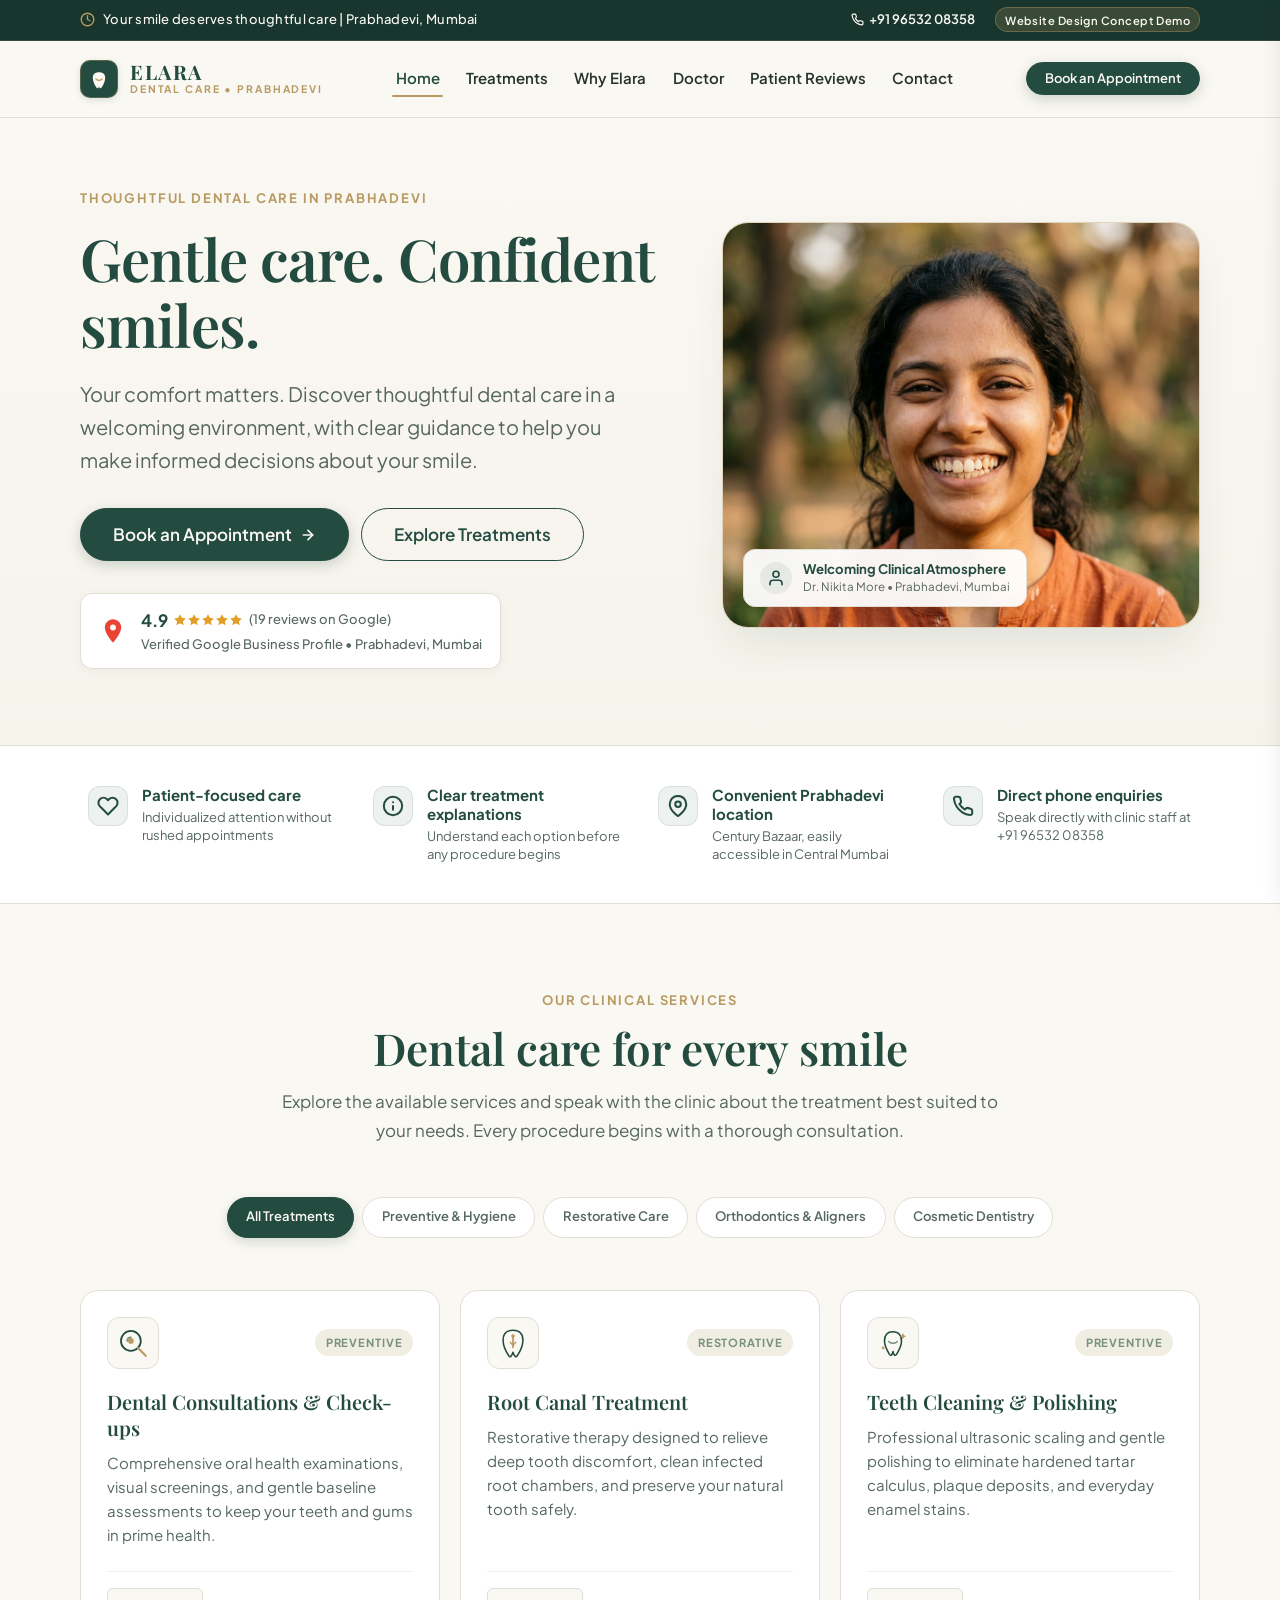
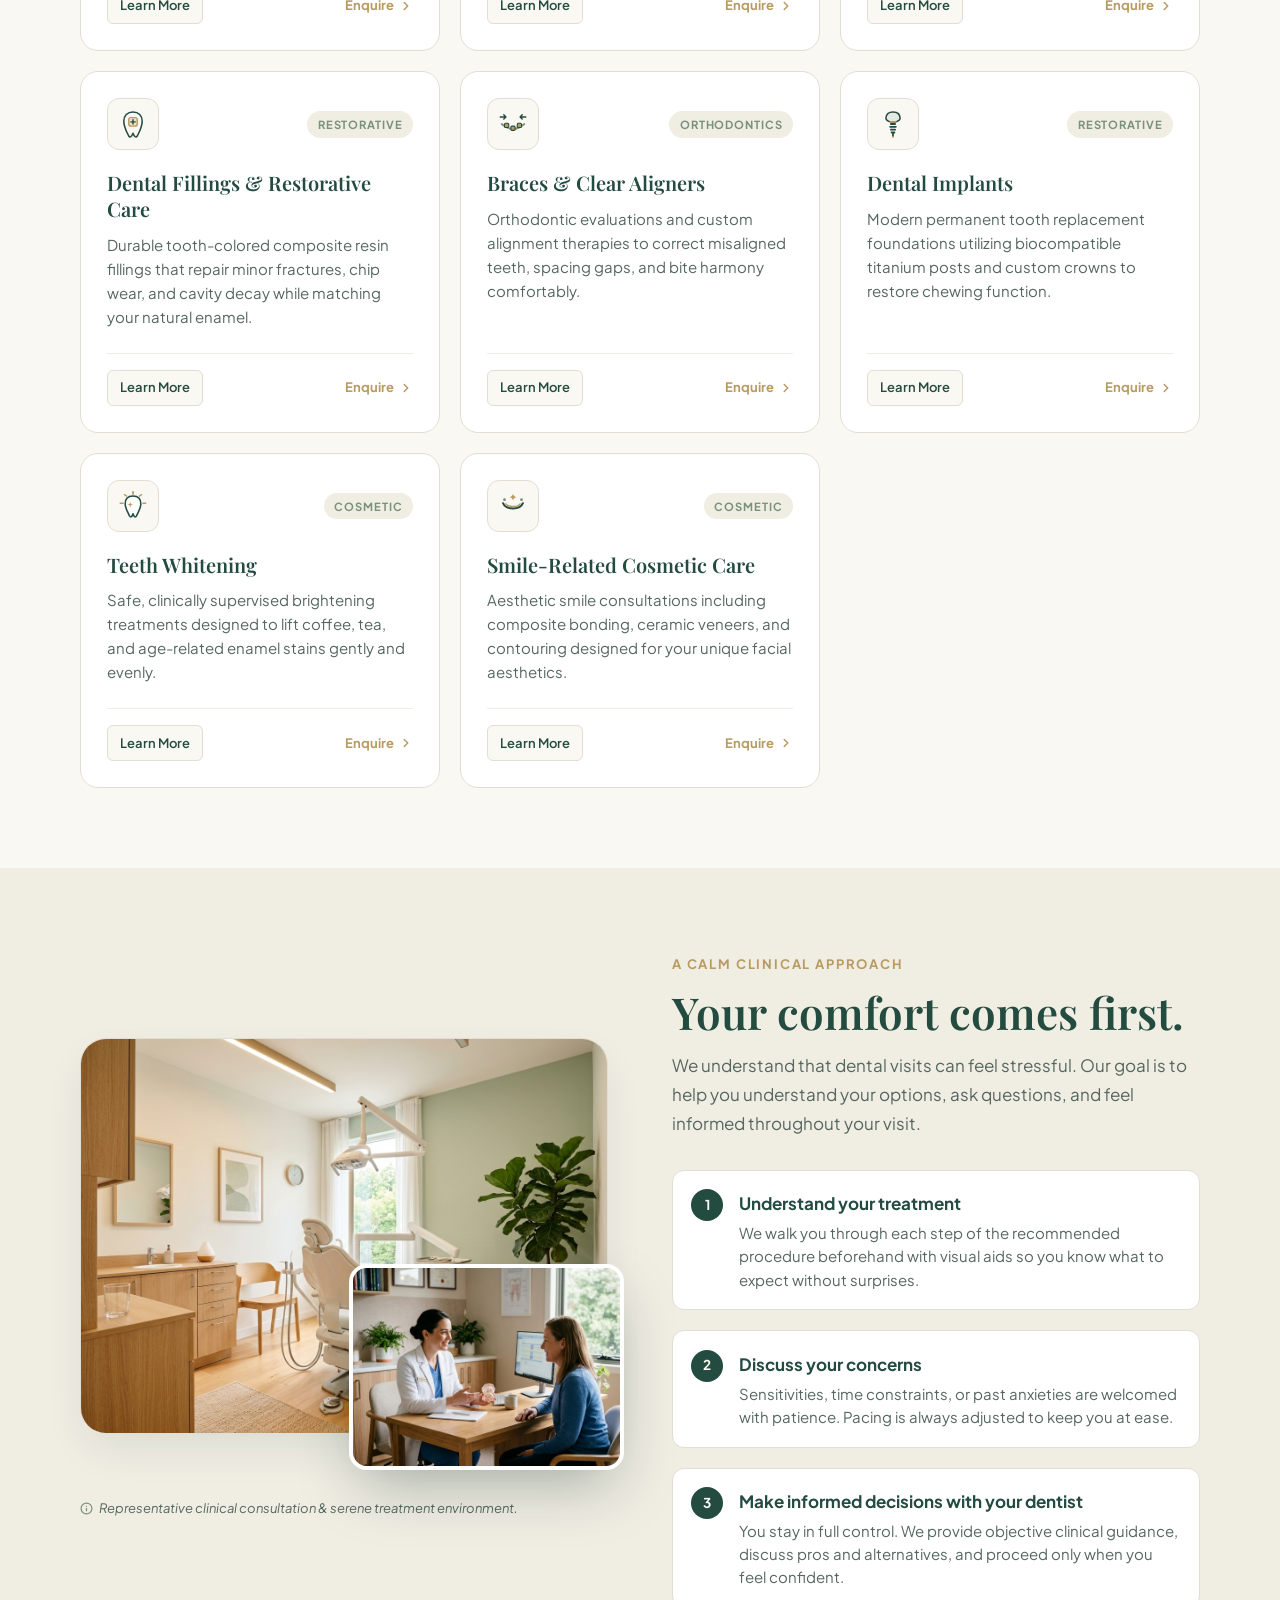
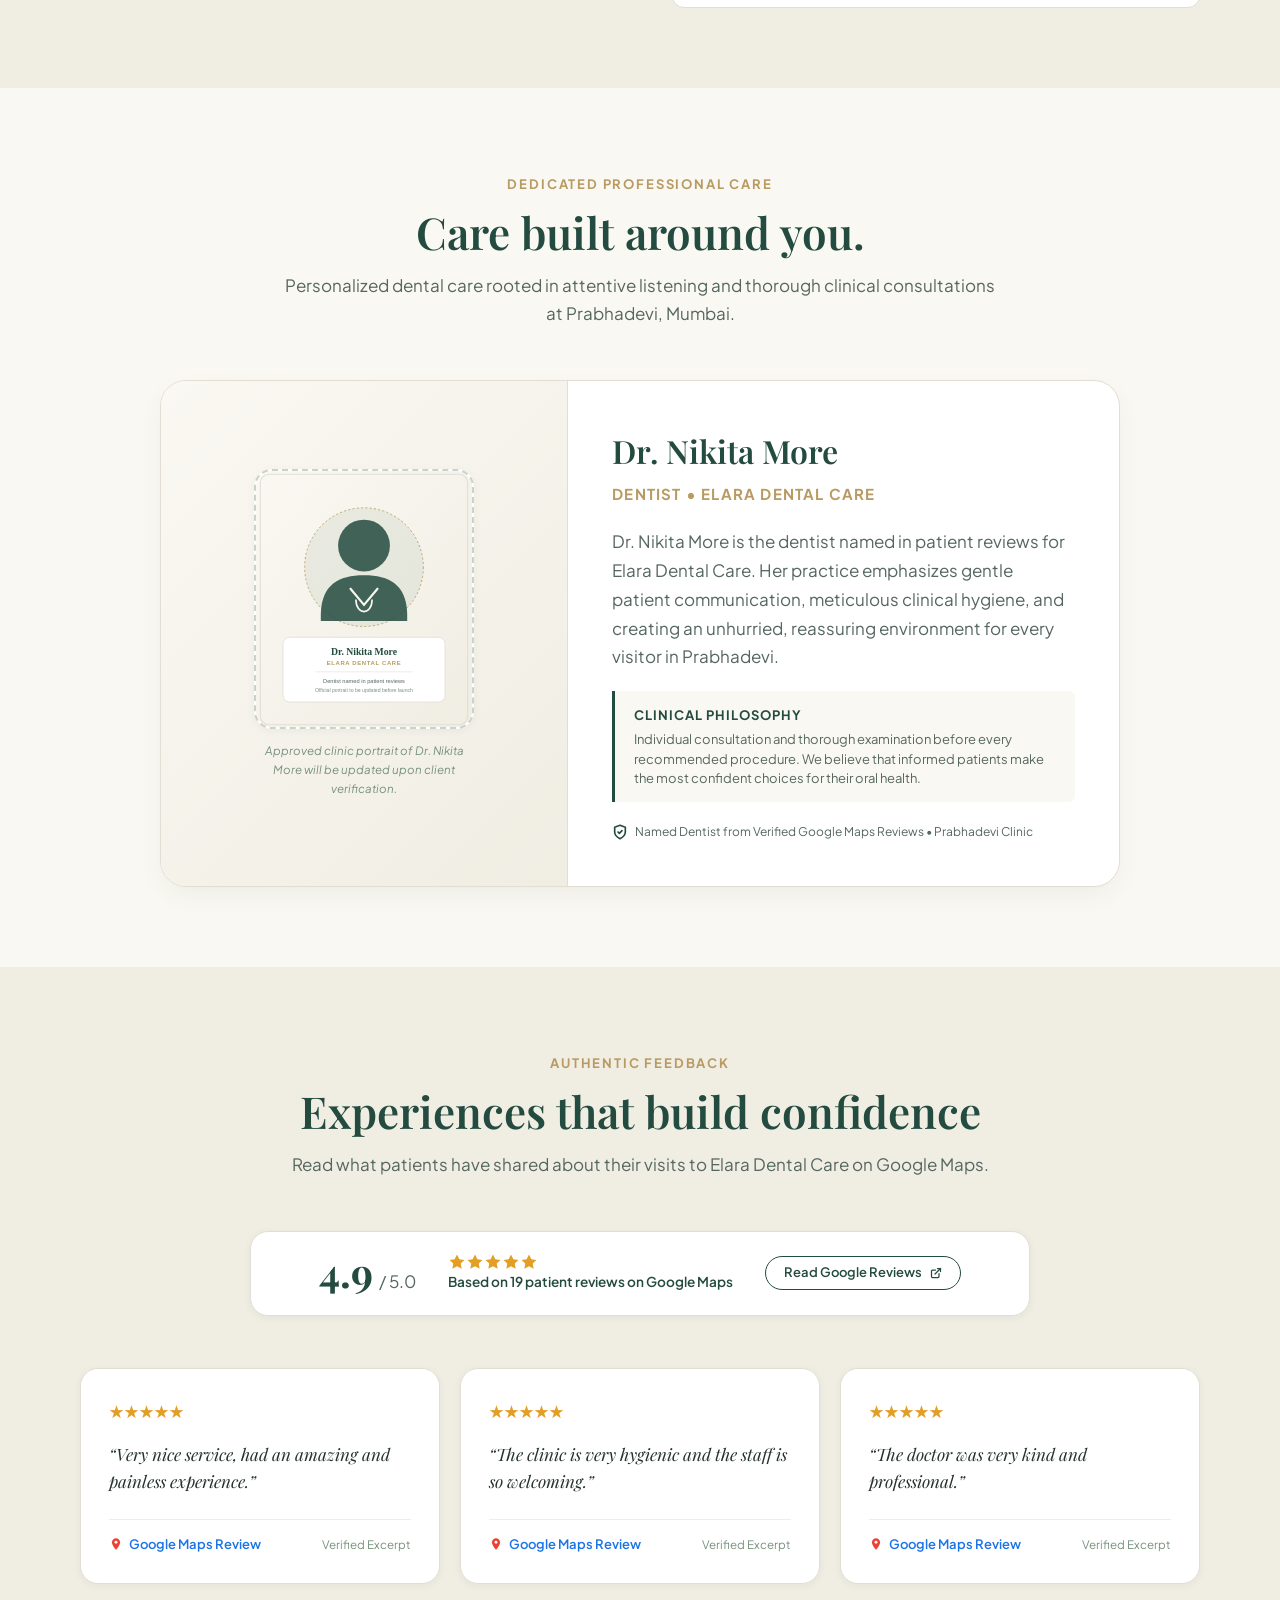
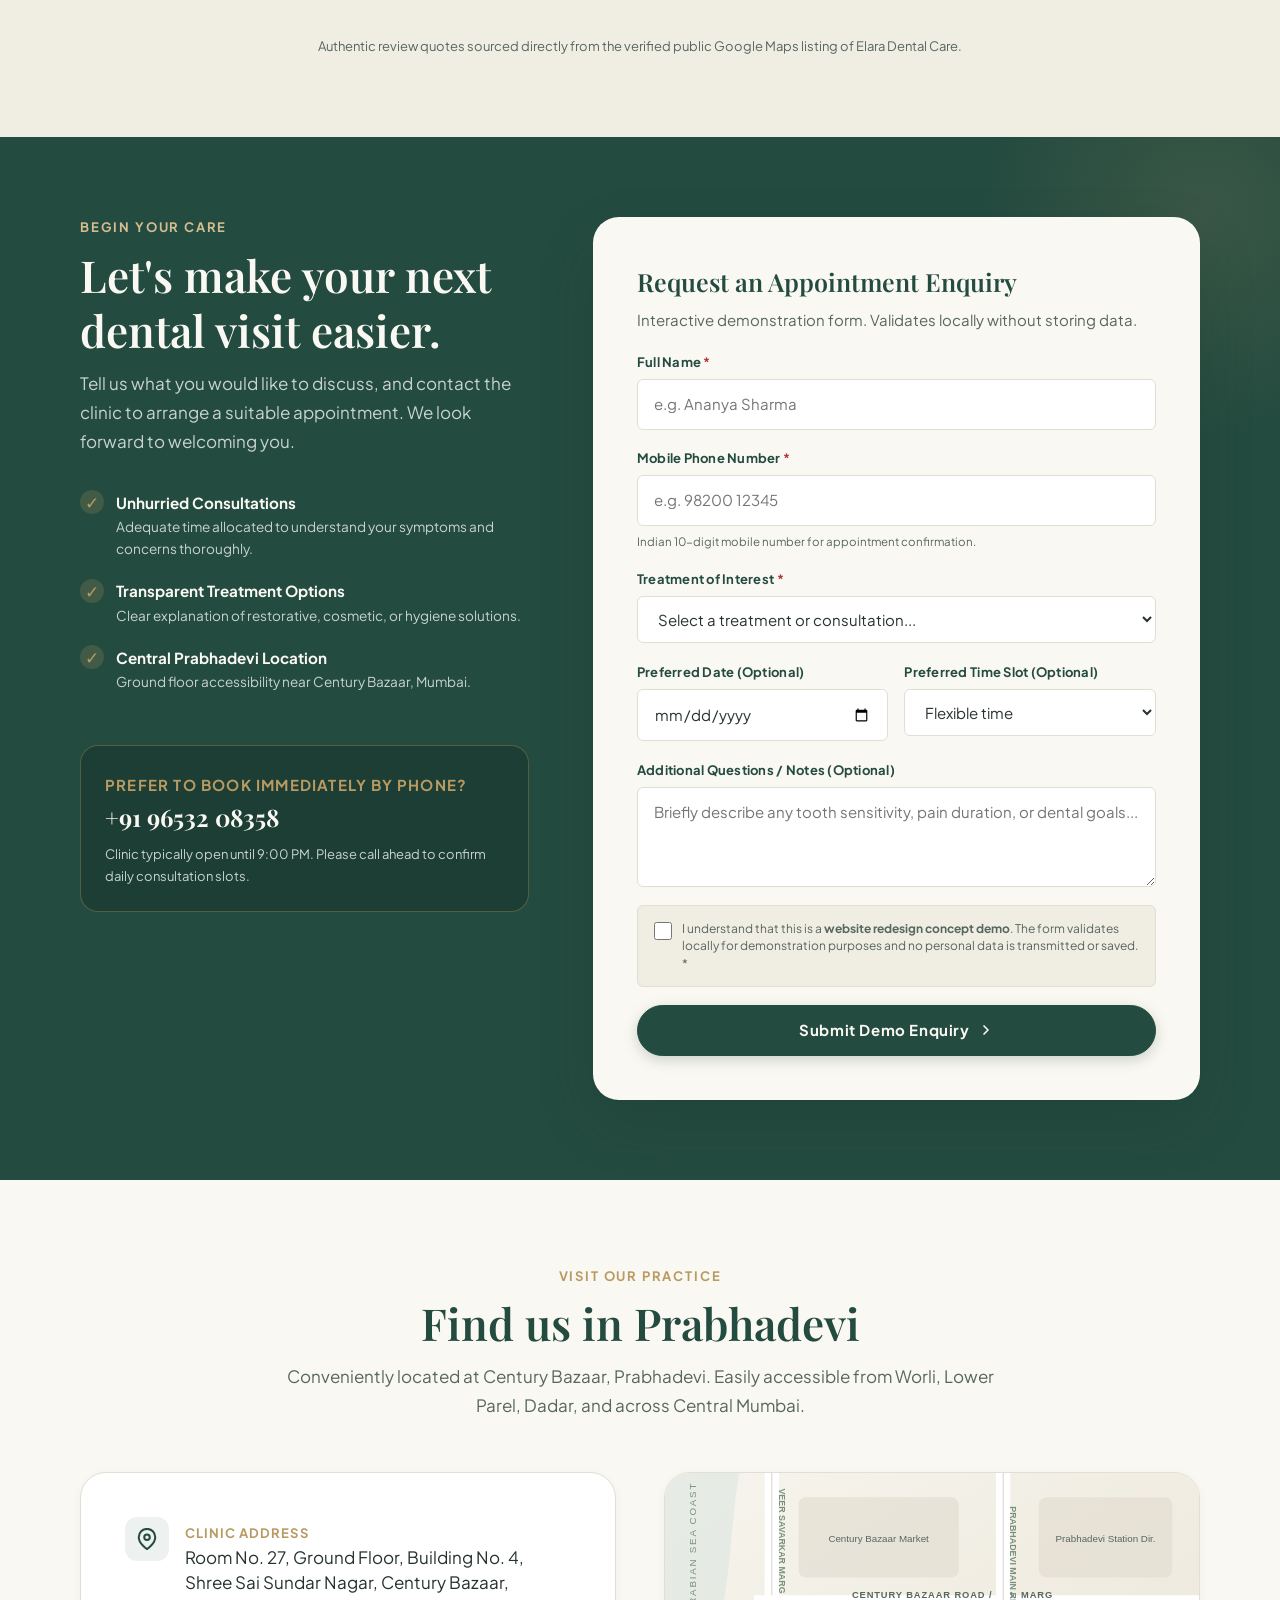
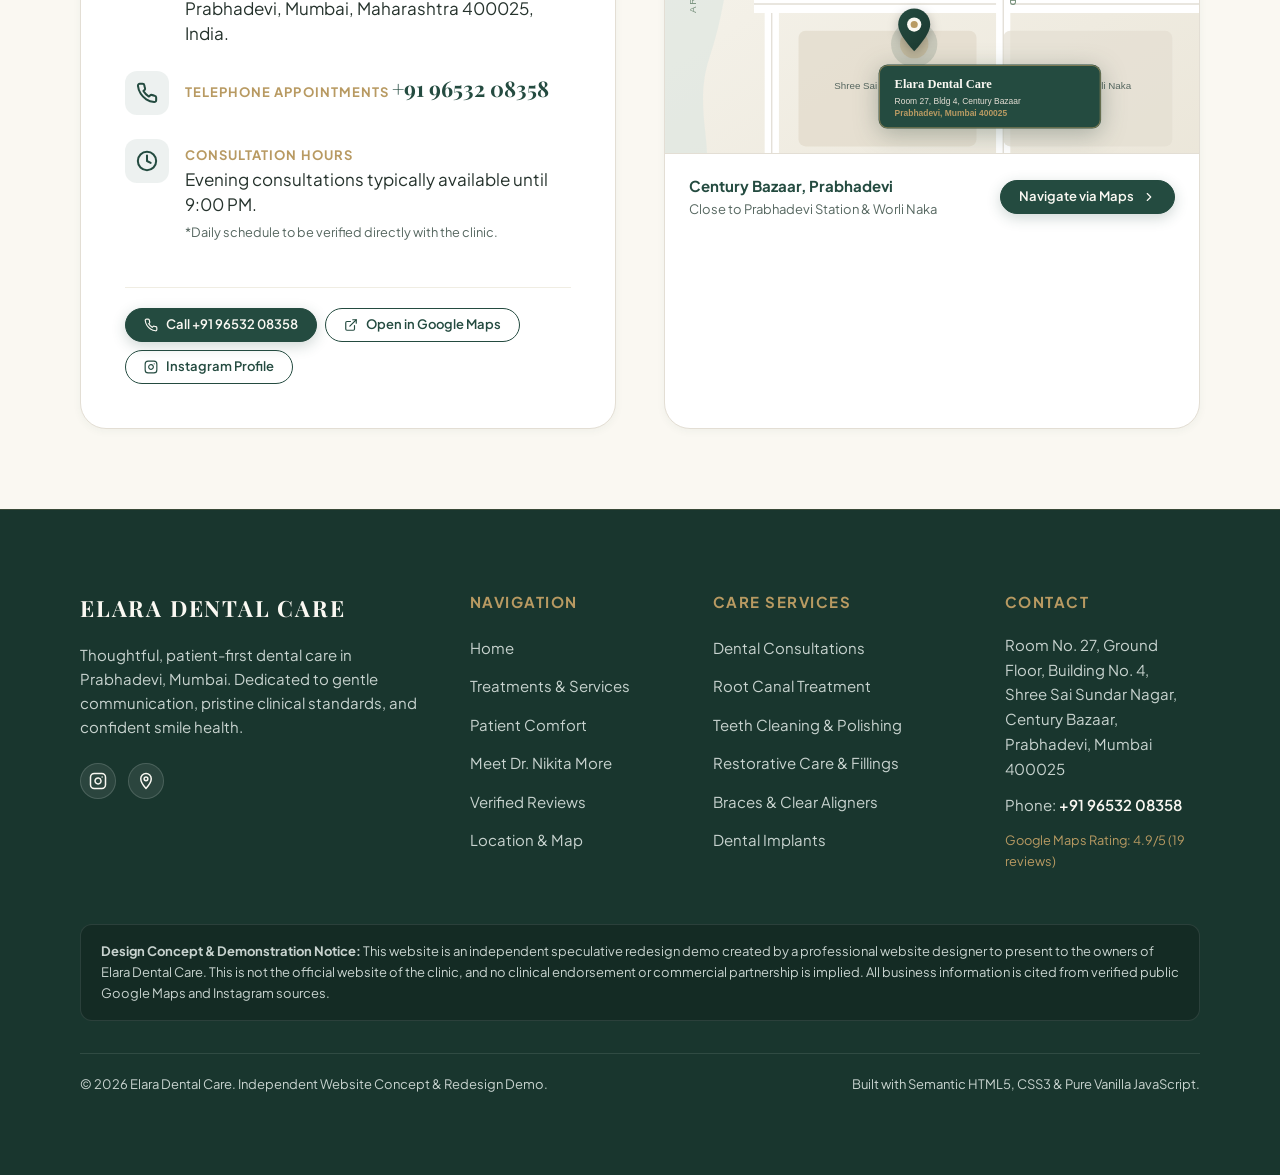
==== index.html @ 0e8603ad "fix: resolve comfort section image and caption overlap" ====
<!DOCTYPE html>
<html lang="en">
<head>
  <meta charset="UTF-8">
  <meta name="viewport" content="width=device-width, initial-scale=1.0">
  <meta http-equiv="X-UA-Compatible" content="IE=edge">
  
  <title>Elara Dental Care | Thoughtful Dental Clinic in Prabhadevi, Mumbai</title>
  <meta name="description" content="Experience gentle, patient-focused dental care at Elara Dental Care in Prabhadevi, Mumbai. Comprehensive consultations, root canal care, cleaning, aligners, and restorative treatments in a welcoming clinical setting.">
  <meta name="keywords" content="Elara Dental Care, dentist Prabhadevi, dental clinic Mumbai, Dr Nikita More, root canal Prabhadevi, teeth cleaning Mumbai, braces Worli, dental clinic Century Bazaar">
  <meta name="author" content="Elara Dental Care Concept Redesign">
  
  <!-- Canonical URL (Replace with production domain prior to deployment) -->
  <!-- <link rel="canonical" href="https://www.elaradentalcare.in/"> -->

  <!-- Open Graph / Social Sharing -->
  <meta property="og:type" content="website">
  <meta property="og:title" content="Elara Dental Care | Gentle Care, Confident Smiles">
  <meta property="og:description" content="Thoughtful, patient-focused dental care in Prabhadevi, Mumbai. 4.9/5 rated dental clinic near Century Bazaar.">
  <meta property="og:image" content="assets/images/hero-smile.jpg">
  <meta property="og:locale" content="en_IN">
  
  <!-- Twitter Card -->
  <meta name="twitter:card" content="summary_large_image">
  <meta name="twitter:title" content="Elara Dental Care | Prabhadevi, Mumbai">
  <meta name="twitter:description" content="Thoughtful dental care in Prabhadevi, Mumbai. Clear guidance and welcoming consultations.">
  <meta name="twitter:image" content="assets/images/hero-smile.jpg">

  <!-- Favicon -->
  <link rel="icon" type="image/svg+xml" href="assets/favicon.svg">
  <link rel="apple-touch-icon" href="assets/favicon.svg">

  <!-- Google Fonts Preconnect & Stylesheets -->
  <link rel="preconnect" href="https://fonts.googleapis.com">
  <link rel="preconnect" href="https://fonts.gstatic.com" crossorigin>
  <link href="https://fonts.googleapis.com/css2?family=Playfair+Display:ital,wght@0,500;0,600;0,700;1,400&family=Plus+Jakarta+Sans:wght@400;500;600;700&display=swap" rel="stylesheet">

  <!-- Core Stylesheet -->
  <link rel="stylesheet" href="css/style.css">

  <!-- JSON-LD LocalBusiness Structured Data (Verified Details Only) -->
  <script type="application/ld+json">
  {
    "@context": "https://schema.org",
    "@type": "Dentist",
    "name": "Elara Dental Care",
    "image": "assets/images/hero-smile.jpg",
    "telephone": "+919653208358",
    "address": {
      "@type": "PostalAddress",
      "streetAddress": "Room No. 27, Ground Floor, Building No. 4, Shree Sai Sundar Nagar, Century Bazaar",
      "addressLocality": "Prabhadevi, Mumbai",
      "addressRegion": "Maharashtra",
      "postalCode": "400025",
      "addressCountry": "IN"
    },
    "geo": {
      "@type": "GeoCoordinates",
      "latitude": 19.0163,
      "longitude": 72.8296
    },
    "url": "https://www.google.com/maps/search/?api=1&query=Elara+Dental+Care+Room+27+Building+4+Shree+Sai+Sundar+Nagar+Century+Bazaar+Prabhadevi+Mumbai+400025",
    "aggregateRating": {
      "@type": "AggregateRating",
      "ratingValue": "4.9",
      "reviewCount": "19"
    }
  }
  </script>
</head>
<body>

  <!-- Accessibility Skip Link -->
  <a href="#main-content" class="skip-link">Skip to main content</a>

  <!-- =========================================================================
       1. Top Announcement Bar
       ========================================================================= -->
  <aside class="announcement-bar" aria-label="Clinic announcement">
    <div class="container announcement-content">
      <div class="announcement-text">
        <svg width="15" height="15" viewBox="0 0 24 24" fill="none" stroke="currentColor" stroke-width="2.2" stroke-linecap="round" stroke-linejoin="round" aria-hidden="true">
          <circle cx="12" cy="12" r="10"></circle>
          <path d="M12 6v6l4 2"></path>
        </svg>
        <span>Your smile deserves thoughtful care | Prabhadevi, Mumbai</span>
      </div>
      <div class="announcement-actions">
        <a href="tel:+919653208358" class="announcement-phone" title="Call Elara Dental Care">
          <svg width="13" height="13" viewBox="0 0 24 24" fill="none" stroke="currentColor" stroke-width="2.2" stroke-linecap="round" stroke-linejoin="round" aria-hidden="true">
            <path d="M22 16.92v3a2 2 0 0 1-2.18 2 19.79 19.79 0 0 1-8.63-3.07 19.5 19.5 0 0 1-6-6 19.79 19.79 0 0 1-3.07-8.67A2 2 0 0 1 4.11 2h3a2 2 0 0 1 2 1.72 12.84 12.84 0 0 0 .7 2.81 2 2 0 0 1-.45 2.11L8.09 9.91a16 16 0 0 0 6 6l1.27-1.27a2 2 0 0 1 2.11-.45 12.84 12.84 0 0 0 2.81.7A2 2 0 0 1 22 16.92z"></path>
          </svg>
          <span>+91 96532 08358</span>
        </a>
        <span class="demo-pill" title="Concept Demonstration">Website Design Concept Demo</span>
      </div>
    </div>
  </aside>

  <!-- =========================================================================
       2. Sticky Navigation Header
       ========================================================================= -->
  <header class="site-header" role="banner">
    <div class="container navbar">
      <!-- Wordmark & Logo -->
      <a href="#hero" class="brand-link" aria-label="Elara Dental Care Home">
        <div class="brand-emblem" aria-hidden="true">
          <svg width="22" height="22" viewBox="0 0 32 32" fill="none">
            <path d="M16 6 C10 6 7 9 7 14 C7 19 9.5 24 12 28 C13.5 30 15.5 30 16 26 C16.5 30 18.5 30 20 28 C22.5 24 25 19 25 14 C25 9 22 6 16 6 Z" fill="#FAF8F2"/>
            <path d="M11.5 16 Q16 20 20.5 16" stroke="#B89A62" stroke-width="2" stroke-linecap="round"/>
          </svg>
        </div>
        <div class="brand-text">
          <span class="brand-name">ELARA</span>
          <span class="brand-tagline">DENTAL CARE • PRABHADEVI</span>
        </div>
      </a>

      <!-- Desktop Nav Links -->
      <nav class="nav-links" aria-label="Main Navigation">
        <a href="#hero" class="nav-link active">Home</a>
        <a href="#treatments" class="nav-link">Treatments</a>
        <a href="#comfort" class="nav-link">Why Elara</a>
        <a href="#doctor" class="nav-link">Doctor</a>
        <a href="#reviews" class="nav-link">Patient Reviews</a>
        <a href="#contact" class="nav-link">Contact</a>
      </nav>

      <!-- Desktop CTA -->
      <div class="header-cta">
        <a href="#appointment" class="btn btn-primary btn-sm">Book an Appointment</a>
      </div>

      <!-- Mobile Hamburger Button -->
      <button type="button" class="mobile-menu-btn" aria-label="Toggle navigation menu" aria-expanded="false" aria-controls="mobile-nav-drawer">
        <span></span>
        <span></span>
        <span></span>
      </button>
    </div>
  </header>

  <!-- Mobile Navigation Drawer -->
  <div class="mobile-drawer-backdrop" aria-hidden="true"></div>
  <aside id="mobile-nav-drawer" class="mobile-drawer" aria-label="Mobile Navigation" aria-hidden="true">
    <div class="mobile-drawer-header">
      <div class="brand-text">
        <span class="brand-name">ELARA</span>
        <span class="brand-tagline">DENTAL CARE</span>
      </div>
      <button type="button" class="mobile-drawer-close" aria-label="Close navigation menu">
        <svg width="20" height="20" viewBox="0 0 24 24" fill="none" stroke="currentColor" stroke-width="2.5" stroke-linecap="round" stroke-linejoin="round" aria-hidden="true">
          <line x1="18" y1="6" x2="6" y2="18"></line>
          <line x1="6" y1="6" x2="18" y2="18"></line>
        </svg>
      </button>
    </div>

    <nav class="mobile-nav-links">
      <a href="#hero" class="mobile-nav-link">Home</a>
      <a href="#treatments" class="mobile-nav-link">Treatments & Services</a>
      <a href="#comfort" class="mobile-nav-link">Why Elara (Patient Comfort)</a>
      <a href="#doctor" class="mobile-nav-link">Meet Dr. Nikita More</a>
      <a href="#reviews" class="mobile-nav-link">Patient Reviews (4.9/5)</a>
      <a href="#contact" class="mobile-nav-link">Location & Timings</a>
    </nav>

    <div class="mobile-drawer-footer">
      <a href="#appointment" class="btn btn-primary btn-lg" style="width: 100%;">Book an Appointment</a>
      <a href="tel:+919653208358" class="btn btn-secondary btn-lg" style="width: 100%;">
        <svg width="18" height="18" viewBox="0 0 24 24" fill="none" stroke="currentColor" stroke-width="2" stroke-linecap="round" stroke-linejoin="round" aria-hidden="true">
          <path d="M22 16.92v3a2 2 0 0 1-2.18 2 19.79 19.79 0 0 1-8.63-3.07 19.5 19.5 0 0 1-6-6 19.79 19.79 0 0 1-3.07-8.67A2 2 0 0 1 4.11 2h3a2 2 0 0 1 2 1.72 12.84 12.84 0 0 0 .7 2.81 2 2 0 0 1-.45 2.11L8.09 9.91a16 16 0 0 0 6 6l1.27-1.27a2 2 0 0 1 2.11-.45 12.84 12.84 0 0 0 2.81.7A2 2 0 0 1 22 16.92z"></path>
        </svg>
        Call +91 96532 08358
      </a>
      <p style="font-size: 0.75rem; color: var(--color-text-muted); text-align: center; margin-top: 0.5rem;">
        Century Bazaar, Prabhadevi, Mumbai
      </p>
    </div>
  </aside>

  <!-- =========================================================================
       MAIN CONTENT CONTAINER
       ========================================================================= -->
  <main id="main-content">

    <!-- =======================================================================
         3. Hero Section (Most Important Conversion First Viewport)
         ======================================================================= -->
    <section id="hero" class="hero-section" aria-labelledby="hero-heading">
      <div class="container hero-grid">
        <!-- Hero Text & Conversion CTAs -->
        <div class="hero-content">
          <span class="eyebrow">Thoughtful Dental Care in Prabhadevi</span>
          <h1 id="hero-heading" class="hero-headline">Gentle care. Confident smiles.</h1>
          <p class="hero-copy">
            Your comfort matters. Discover thoughtful dental care in a welcoming environment, with clear guidance to help you make informed decisions about your smile.
          </p>

          <div class="hero-cta-group">
            <a href="#appointment" class="btn btn-primary btn-lg">
              <span>Book an Appointment</span>
              <svg width="16" height="16" viewBox="0 0 24 24" fill="none" stroke="currentColor" stroke-width="2.5" stroke-linecap="round" stroke-linejoin="round" aria-hidden="true">
                <line x1="5" y1="12" x2="19" y2="12"></line>
                <polyline points="12 5 19 12 12 19"></polyline>
              </svg>
            </a>
            <a href="#treatments" class="btn btn-secondary btn-lg">Explore Treatments</a>
          </div>

          <!-- Verified Google Maps Rating Badge -->
          <div class="hero-trust-badge" title="4.9 / 5 rating from 19 reviews on Google Maps">
            <svg class="badge-gmap-logo" viewBox="0 0 24 24" fill="none" aria-hidden="true">
              <path d="M12 2C8.13 2 5 5.13 5 9c0 5.25 7 13 7 13s7-7.75 7-13c0-3.87-3.13-7-7-7z" fill="#EA4335"/>
              <circle cx="12" cy="9" r="2.5" fill="#FAF8F2"/>
            </svg>
            <div class="badge-stars-group">
              <div class="badge-rating-row">
                <span class="badge-score">4.9</span>
                <div class="star-rating" aria-label="5 stars rating">
                  <svg width="14" height="14" viewBox="0 0 24 24" fill="currentColor"><polygon points="12 2 15.09 8.26 22 9.27 17 14.14 18.18 21.02 12 17.77 5.82 21.02 7 14.14 2 9.27 8.91 8.26 12 2"></polygon></svg>
                  <svg width="14" height="14" viewBox="0 0 24 24" fill="currentColor"><polygon points="12 2 15.09 8.26 22 9.27 17 14.14 18.18 21.02 12 17.77 5.82 21.02 7 14.14 2 9.27 8.91 8.26 12 2"></polygon></svg>
                  <svg width="14" height="14" viewBox="0 0 24 24" fill="currentColor"><polygon points="12 2 15.09 8.26 22 9.27 17 14.14 18.18 21.02 12 17.77 5.82 21.02 7 14.14 2 9.27 8.91 8.26 12 2"></polygon></svg>
                  <svg width="14" height="14" viewBox="0 0 24 24" fill="currentColor"><polygon points="12 2 15.09 8.26 22 9.27 17 14.14 18.18 21.02 12 17.77 5.82 21.02 7 14.14 2 9.27 8.91 8.26 12 2"></polygon></svg>
                  <svg width="14" height="14" viewBox="0 0 24 24" fill="currentColor"><polygon points="12 2 15.09 8.26 22 9.27 17 14.14 18.18 21.02 12 17.77 5.82 21.02 7 14.14 2 9.27 8.91 8.26 12 2"></polygon></svg>
                </div>
                <span class="badge-meta">(19 reviews on Google)</span>
              </div>
              <span class="badge-meta">Verified Google Business Profile • Prabhadevi, Mumbai</span>
            </div>
          </div>
        </div>

        <!-- Hero Visual Right Column -->
        <div class="hero-visual-wrapper">
          <div class="hero-image-frame">
            <!-- Authentic, natural smile photography representing gentle dental care -->
            <img src="assets/images/hero-smile.jpg" alt="A warm, confident, and healthy genuine smile representing gentle dental care at Elara Dental Care" class="hero-image" width="700" height="580" fetchpriority="high">
            
            <!-- Reassuring Floating Badge -->
            <div class="hero-float-badge">
              <div class="hero-float-icon">
                <svg width="18" height="18" viewBox="0 0 24 24" fill="none" stroke="currentColor" stroke-width="2.2" stroke-linecap="round" stroke-linejoin="round" aria-hidden="true">
                  <path d="M20 21v-2a4 4 0 0 0-4-4H8a4 4 0 0 0-4 4v2"></path>
                  <circle cx="12" cy="7" r="4"></circle>
                </svg>
              </div>
              <div class="hero-float-text">
                <span class="hero-float-title">Welcoming Clinical Atmosphere</span>
                <span class="hero-float-sub">Dr. Nikita More • Prabhadevi, Mumbai</span>
              </div>
            </div>
          </div>
        </div>
      </div>
    </section>

    <!-- =======================================================================
         4. Restrained Trust Strip (4 Core Pillars)
         ======================================================================= -->
    <section class="trust-strip" aria-label="Key Clinic Principles">
      <div class="container trust-grid">
        <div class="trust-item">
          <div class="trust-icon-box">
            <svg width="22" height="22" viewBox="0 0 24 24" fill="none" stroke="currentColor" stroke-width="2.2" stroke-linecap="round" stroke-linejoin="round" aria-hidden="true">
              <path d="M20.84 4.61a5.5 5.5 0 0 0-7.78 0L12 5.67l-1.06-1.06a5.5 5.5 0 0 0-7.78 7.78l1.06 1.06L12 21.23l7.78-7.78 1.06-1.06a5.5 5.5 0 0 0 0-7.78z"></path>
            </svg>
          </div>
          <div class="trust-text">
            <h3 class="trust-title">Patient-focused care</h3>
            <p class="trust-sub">Individualized attention without rushed appointments</p>
          </div>
        </div>

        <div class="trust-item">
          <div class="trust-icon-box">
            <svg width="22" height="22" viewBox="0 0 24 24" fill="none" stroke="currentColor" stroke-width="2.2" stroke-linecap="round" stroke-linejoin="round" aria-hidden="true">
              <circle cx="12" cy="12" r="10"></circle>
              <line x1="12" y1="16" x2="12" y2="12"></line>
              <line x1="12" y1="8" x2="12.01" y2="8"></line>
            </svg>
          </div>
          <div class="trust-text">
            <h3 class="trust-title">Clear treatment explanations</h3>
            <p class="trust-sub">Understand each option before any procedure begins</p>
          </div>
        </div>

        <div class="trust-item">
          <div class="trust-icon-box">
            <svg width="22" height="22" viewBox="0 0 24 24" fill="none" stroke="currentColor" stroke-width="2.2" stroke-linecap="round" stroke-linejoin="round" aria-hidden="true">
              <path d="M21 10c0 7-9 13-9 13s-9-6-9-13a9 9 0 0 1 18 0z"></path>
              <circle cx="12" cy="10" r="3"></circle>
            </svg>
          </div>
          <div class="trust-text">
            <h3 class="trust-title">Convenient Prabhadevi location</h3>
            <p class="trust-sub">Century Bazaar, easily accessible in Central Mumbai</p>
          </div>
        </div>

        <div class="trust-item">
          <div class="trust-icon-box">
            <svg width="22" height="22" viewBox="0 0 24 24" fill="none" stroke="currentColor" stroke-width="2.2" stroke-linecap="round" stroke-linejoin="round" aria-hidden="true">
              <path d="M22 16.92v3a2 2 0 0 1-2.18 2 19.79 19.79 0 0 1-8.63-3.07 19.5 19.5 0 0 1-6-6 19.79 19.79 0 0 1-3.07-8.67A2 2 0 0 1 4.11 2h3a2 2 0 0 1 2 1.72 12.84 12.84 0 0 0 .7 2.81 2 2 0 0 1-.45 2.11L8.09 9.91a16 16 0 0 0 6 6l1.27-1.27a2 2 0 0 1 2.11-.45 12.84 12.84 0 0 0 2.81.7A2 2 0 0 1 22 16.92z"></path>
            </svg>
          </div>
          <div class="trust-text">
            <h3 class="trust-title">Direct phone enquiries</h3>
            <p class="trust-sub">Speak directly with clinic staff at +91 96532 08358</p>
          </div>
        </div>
      </div>
    </section>

    <!-- =======================================================================
         5. Treatments Section (Interactive & Conversion Focused)
         ======================================================================= -->
    <section id="treatments" class="section" aria-labelledby="treatments-heading">
      <div class="container">
        <div class="section-header">
          <span class="eyebrow">Our Clinical Services</span>
          <h2 id="treatments-heading" class="section-title">Dental care for every smile</h2>
          <p class="section-desc">
            Explore the available services and speak with the clinic about the treatment best suited to your needs. Every procedure begins with a thorough consultation.
          </p>
        </div>

        <!-- Filter Buttons -->
        <div class="treatments-filter" role="tablist" aria-label="Filter Treatments by Category">
          <button type="button" class="filter-btn active" data-filter="all">All Treatments</button>
          <button type="button" class="filter-btn" data-filter="preventive">Preventive & Hygiene</button>
          <button type="button" class="filter-btn" data-filter="restorative">Restorative Care</button>
          <button type="button" class="filter-btn" data-filter="orthodontics">Orthodontics & Aligners</button>
          <button type="button" class="filter-btn" data-filter="cosmetic">Cosmetic Dentistry</button>
        </div>

        <!-- 8 Polished Treatment Cards -->
        <div class="treatments-grid">
          
          <!-- 1. Consultations -->
          <article class="treatment-card" data-category="preventive">
            <div class="treatment-card-header">
              <div class="treatment-icon-wrapper" aria-hidden="true">
                <img src="assets/icons/consultation.svg" alt="" width="36" height="36">
              </div>
              <span class="treatment-tag">Preventive</span>
            </div>
            <h3 class="treatment-title">Dental Consultations & Check-ups</h3>
            <p class="treatment-desc">
              Comprehensive oral health examinations, visual screenings, and gentle baseline assessments to keep your teeth and gums in prime health.
            </p>
            <div class="treatment-actions">
              <button type="button" class="treatment-learn-btn" data-treatment="consultations">Learn More</button>
              <a href="#appointment" class="treatment-enquire-btn">
                <span>Enquire</span>
                <svg width="14" height="14" viewBox="0 0 24 24" fill="none" stroke="currentColor" stroke-width="2.5" stroke-linecap="round" stroke-linejoin="round" aria-hidden="true"><polyline points="9 18 15 12 9 6"></polyline></svg>
              </a>
            </div>
          </article>

          <!-- 2. Root Canal -->
          <article class="treatment-card" data-category="restorative">
            <div class="treatment-card-header">
              <div class="treatment-icon-wrapper" aria-hidden="true">
                <img src="assets/icons/root-canal.svg" alt="" width="36" height="36">
              </div>
              <span class="treatment-tag">Restorative</span>
            </div>
            <h3 class="treatment-title">Root Canal Treatment</h3>
            <p class="treatment-desc">
              Restorative therapy designed to relieve deep tooth discomfort, clean infected root chambers, and preserve your natural tooth safely.
            </p>
            <div class="treatment-actions">
              <button type="button" class="treatment-learn-btn" data-treatment="root-canal">Learn More</button>
              <a href="#appointment" class="treatment-enquire-btn">
                <span>Enquire</span>
                <svg width="14" height="14" viewBox="0 0 24 24" fill="none" stroke="currentColor" stroke-width="2.5" stroke-linecap="round" stroke-linejoin="round" aria-hidden="true"><polyline points="9 18 15 12 9 6"></polyline></svg>
              </a>
            </div>
          </article>

          <!-- 3. Cleaning & Polishing -->
          <article class="treatment-card" data-category="preventive">
            <div class="treatment-card-header">
              <div class="treatment-icon-wrapper" aria-hidden="true">
                <img src="assets/icons/cleaning.svg" alt="" width="36" height="36">
              </div>
              <span class="treatment-tag">Preventive</span>
            </div>
            <h3 class="treatment-title">Teeth Cleaning & Polishing</h3>
            <p class="treatment-desc">
              Professional ultrasonic scaling and gentle polishing to eliminate hardened tartar calculus, plaque deposits, and everyday enamel stains.
            </p>
            <div class="treatment-actions">
              <button type="button" class="treatment-learn-btn" data-treatment="cleaning">Learn More</button>
              <a href="#appointment" class="treatment-enquire-btn">
                <span>Enquire</span>
                <svg width="14" height="14" viewBox="0 0 24 24" fill="none" stroke="currentColor" stroke-width="2.5" stroke-linecap="round" stroke-linejoin="round" aria-hidden="true"><polyline points="9 18 15 12 9 6"></polyline></svg>
              </a>
            </div>
          </article>

          <!-- 4. Fillings & Restorations -->
          <article class="treatment-card" data-category="restorative">
            <div class="treatment-card-header">
              <div class="treatment-icon-wrapper" aria-hidden="true">
                <img src="assets/icons/restorative.svg" alt="" width="36" height="36">
              </div>
              <span class="treatment-tag">Restorative</span>
            </div>
            <h3 class="treatment-title">Dental Fillings & Restorative Care</h3>
            <p class="treatment-desc">
              Durable tooth-colored composite resin fillings that repair minor fractures, chip wear, and cavity decay while matching your natural enamel.
            </p>
            <div class="treatment-actions">
              <button type="button" class="treatment-learn-btn" data-treatment="fillings">Learn More</button>
              <a href="#appointment" class="treatment-enquire-btn">
                <span>Enquire</span>
                <svg width="14" height="14" viewBox="0 0 24 24" fill="none" stroke="currentColor" stroke-width="2.5" stroke-linecap="round" stroke-linejoin="round" aria-hidden="true"><polyline points="9 18 15 12 9 6"></polyline></svg>
              </a>
            </div>
          </article>

          <!-- 5. Braces & Aligners -->
          <article class="treatment-card" data-category="orthodontics">
            <div class="treatment-card-header">
              <div class="treatment-icon-wrapper" aria-hidden="true">
                <img src="assets/icons/orthodontics.svg" alt="" width="36" height="36">
              </div>
              <span class="treatment-tag">Orthodontics</span>
            </div>
            <h3 class="treatment-title">Braces & Clear Aligners</h3>
            <p class="treatment-desc">
              Orthodontic evaluations and custom alignment therapies to correct misaligned teeth, spacing gaps, and bite harmony comfortably.
            </p>
            <div class="treatment-actions">
              <button type="button" class="treatment-learn-btn" data-treatment="orthodontics">Learn More</button>
              <a href="#appointment" class="treatment-enquire-btn">
                <span>Enquire</span>
                <svg width="14" height="14" viewBox="0 0 24 24" fill="none" stroke="currentColor" stroke-width="2.5" stroke-linecap="round" stroke-linejoin="round" aria-hidden="true"><polyline points="9 18 15 12 9 6"></polyline></svg>
              </a>
            </div>
          </article>

          <!-- 6. Dental Implants -->
          <article class="treatment-card" data-category="restorative">
            <div class="treatment-card-header">
              <div class="treatment-icon-wrapper" aria-hidden="true">
                <img src="assets/icons/implants.svg" alt="" width="36" height="36">
              </div>
              <span class="treatment-tag">Restorative</span>
            </div>
            <h3 class="treatment-title">Dental Implants</h3>
            <p class="treatment-desc">
              Modern permanent tooth replacement foundations utilizing biocompatible titanium posts and custom crowns to restore chewing function.
            </p>
            <div class="treatment-actions">
              <button type="button" class="treatment-learn-btn" data-treatment="implants">Learn More</button>
              <a href="#appointment" class="treatment-enquire-btn">
                <span>Enquire</span>
                <svg width="14" height="14" viewBox="0 0 24 24" fill="none" stroke="currentColor" stroke-width="2.5" stroke-linecap="round" stroke-linejoin="round" aria-hidden="true"><polyline points="9 18 15 12 9 6"></polyline></svg>
              </a>
            </div>
          </article>

          <!-- 7. Teeth Whitening -->
          <article class="treatment-card" data-category="cosmetic">
            <div class="treatment-card-header">
              <div class="treatment-icon-wrapper" aria-hidden="true">
                <img src="assets/icons/whitening.svg" alt="" width="36" height="36">
              </div>
              <span class="treatment-tag">Cosmetic</span>
            </div>
            <h3 class="treatment-title">Teeth Whitening</h3>
            <p class="treatment-desc">
              Safe, clinically supervised brightening treatments designed to lift coffee, tea, and age-related enamel stains gently and evenly.
            </p>
            <div class="treatment-actions">
              <button type="button" class="treatment-learn-btn" data-treatment="whitening">Learn More</button>
              <a href="#appointment" class="treatment-enquire-btn">
                <span>Enquire</span>
                <svg width="14" height="14" viewBox="0 0 24 24" fill="none" stroke="currentColor" stroke-width="2.5" stroke-linecap="round" stroke-linejoin="round" aria-hidden="true"><polyline points="9 18 15 12 9 6"></polyline></svg>
              </a>
            </div>
          </article>

          <!-- 8. Cosmetic Treatments -->
          <article class="treatment-card" data-category="cosmetic">
            <div class="treatment-card-header">
              <div class="treatment-icon-wrapper" aria-hidden="true">
                <img src="assets/icons/cosmetic.svg" alt="" width="36" height="36">
              </div>
              <span class="treatment-tag">Cosmetic</span>
            </div>
            <h3 class="treatment-title">Smile-Related Cosmetic Care</h3>
            <p class="treatment-desc">
              Aesthetic smile consultations including composite bonding, ceramic veneers, and contouring designed for your unique facial aesthetics.
            </p>
            <div class="treatment-actions">
              <button type="button" class="treatment-learn-btn" data-treatment="cosmetic">Learn More</button>
              <a href="#appointment" class="treatment-enquire-btn">
                <span>Enquire</span>
                <svg width="14" height="14" viewBox="0 0 24 24" fill="none" stroke="currentColor" stroke-width="2.5" stroke-linecap="round" stroke-linejoin="round" aria-hidden="true"><polyline points="9 18 15 12 9 6"></polyline></svg>
              </a>
            </div>
          </article>

        </div>
      </div>
    </section>

    <!-- =======================================================================
         6. Patient Comfort Section (Anxiety Reduction & Reassurance)
         ======================================================================= -->
    <section id="comfort" class="section section-alt" aria-labelledby="comfort-heading">
      <div class="container comfort-grid">
        <!-- Visual Column & Stack -->
        <div class="comfort-visual-column">
          <div class="comfort-visual-stack">
            <div class="comfort-image-primary">
              <img src="assets/images/clinic-interior.jpg" alt="A serene, spotless dental consultation room in soft sage green and natural oak tones" loading="lazy" width="600" height="450">
            </div>
            <div class="comfort-image-secondary">
              <img src="assets/images/patient-consultation.jpg" alt="Attentive dentist explaining a dental model during an unhurried patient consultation" loading="lazy" width="360" height="270">
            </div>
          </div>
          <p class="comfort-caption">
            <svg width="13" height="13" viewBox="0 0 24 24" fill="none" stroke="currentColor" stroke-width="2.2" stroke-linecap="round" stroke-linejoin="round" aria-hidden="true"><circle cx="12" cy="12" r="10"></circle><line x1="12" y1="16" x2="12" y2="12"></line><line x1="12" y1="8" x2="12.01" y2="8"></line></svg>
            <span>Representative clinical consultation & serene treatment environment.</span>
          </p>
        </div>

        <!-- Narrative & 3 Points -->
        <div class="comfort-content">
          <span class="eyebrow">A Calm Clinical Approach</span>
          <h2 id="comfort-heading" class="section-title">Your comfort comes first.</h2>
          <p class="section-desc">
            We understand that dental visits can feel stressful. Our goal is to help you understand your options, ask questions, and feel informed throughout your visit.
          </p>

          <div class="comfort-points">
            <div class="comfort-point-item">
              <div class="comfort-point-num">1</div>
              <div class="comfort-point-body">
                <h3 class="comfort-point-title">Understand your treatment</h3>
                <p class="comfort-point-desc">
                  We walk you through each step of the recommended procedure beforehand with visual aids so you know what to expect without surprises.
                </p>
              </div>
            </div>

            <div class="comfort-point-item">
              <div class="comfort-point-num">2</div>
              <div class="comfort-point-body">
                <h3 class="comfort-point-title">Discuss your concerns</h3>
                <p class="comfort-point-desc">
                  Sensitivities, time constraints, or past anxieties are welcomed with patience. Pacing is always adjusted to keep you at ease.
                </p>
              </div>
            </div>

            <div class="comfort-point-item">
              <div class="comfort-point-num">3</div>
              <div class="comfort-point-body">
                <h3 class="comfort-point-title">Make informed decisions with your dentist</h3>
                <p class="comfort-point-desc">
                  You stay in full control. We provide objective clinical guidance, discuss pros and alternatives, and proceed only when you feel confident.
                </p>
              </div>
            </div>
          </div>
        </div>
      </div>
    </section>

    <!-- =======================================================================
         7. Meet the Dentist Section (Dr. Nikita More)
         ======================================================================= -->
    <section id="doctor" class="section" aria-labelledby="doctor-heading">
      <div class="container">
        <div class="section-header">
          <span class="eyebrow">Dedicated Professional Care</span>
          <h2 id="doctor-heading" class="section-title">Care built around you.</h2>
          <p class="section-desc">
            Personalized dental care rooted in attentive listening and thorough clinical consultations at Prabhadevi, Mumbai.
          </p>
        </div>

        <div class="doctor-card-container">
          <div class="doctor-grid">
            <!-- Portrait & Silhouette Pane -->
            <div class="doctor-visual-pane">
              <!-- Approved clinic portrait of Dr. Nikita More to be inserted here upon verification -->
              <div class="doctor-portrait-frame">
                <img src="assets/images/doctor-placeholder.svg" alt="Dr. Nikita More — Elara Dental Care Dentist (Approved Portrait Placeholder)" width="220" height="260">
              </div>
              <span class="doctor-portrait-note">Approved clinic portrait of Dr. Nikita More will be updated upon client verification.</span>
            </div>

            <!-- Doctor Information -->
            <div class="doctor-details-pane">
              <h3 class="doctor-name">Dr. Nikita More</h3>
              <p class="doctor-role">Dentist • Elara Dental Care</p>
              
              <p class="doctor-bio-text">
                Dr. Nikita More is the dentist named in patient reviews for Elara Dental Care. Her practice emphasizes gentle patient communication, meticulous clinical hygiene, and creating an unhurried, reassuring environment for every visitor in Prabhadevi.
              </p>

              <div class="doctor-clinical-focus">
                <h4 class="focus-heading">Clinical Philosophy</h4>
                <p class="focus-copy">
                  Individual consultation and thorough examination before every recommended procedure. We believe that informed patients make the most confident choices for their oral health.
                </p>
              </div>

              <div class="doctor-verification-tag">
                <svg width="16" height="16" viewBox="0 0 24 24" fill="none" stroke="#244B40" stroke-width="2.5" stroke-linecap="round" stroke-linejoin="round" aria-hidden="true">
                  <path d="M12 22s8-4 8-10V5l-8-3-8 3v7c0 6 8 10 8 10z"></path>
                  <polyline points="9 12 11 14 15 10"></polyline>
                </svg>
                <span>Named Dentist from Verified Google Maps Reviews • Prabhadevi Clinic</span>
              </div>
            </div>
          </div>
        </div>
      </div>
    </section>

    <!-- =======================================================================
         8. Patient Reviews Section (Verified Google Maps Information)
         ======================================================================= -->
    <section id="reviews" class="section section-alt" aria-labelledby="reviews-heading">
      <div class="container">
        <div class="section-header">
          <span class="eyebrow">Authentic Feedback</span>
          <h2 id="reviews-heading" class="section-title">Experiences that build confidence</h2>
          <p class="section-desc">
            Read what patients have shared about their visits to Elara Dental Care on Google Maps.
          </p>
        </div>

        <!-- Google Score Summary Banner -->
        <div class="reviews-summary-bar">
          <div class="summary-score-large">
            <span class="big-rating">4.9</span>
            <span class="big-rating-max">/ 5.0</span>
          </div>
          <div class="summary-rating-details">
            <div class="star-rating" style="color: #E29E25;" aria-label="4.9 stars">
              <svg width="18" height="18" viewBox="0 0 24 24" fill="currentColor"><polygon points="12 2 15.09 8.26 22 9.27 17 14.14 18.18 21.02 12 17.77 5.82 21.02 7 14.14 2 9.27 8.91 8.26 12 2"></polygon></svg>
              <svg width="18" height="18" viewBox="0 0 24 24" fill="currentColor"><polygon points="12 2 15.09 8.26 22 9.27 17 14.14 18.18 21.02 12 17.77 5.82 21.02 7 14.14 2 9.27 8.91 8.26 12 2"></polygon></svg>
              <svg width="18" height="18" viewBox="0 0 24 24" fill="currentColor"><polygon points="12 2 15.09 8.26 22 9.27 17 14.14 18.18 21.02 12 17.77 5.82 21.02 7 14.14 2 9.27 8.91 8.26 12 2"></polygon></svg>
              <svg width="18" height="18" viewBox="0 0 24 24" fill="currentColor"><polygon points="12 2 15.09 8.26 22 9.27 17 14.14 18.18 21.02 12 17.77 5.82 21.02 7 14.14 2 9.27 8.91 8.26 12 2"></polygon></svg>
              <svg width="18" height="18" viewBox="0 0 24 24" fill="currentColor"><polygon points="12 2 15.09 8.26 22 9.27 17 14.14 18.18 21.02 12 17.77 5.82 21.02 7 14.14 2 9.27 8.91 8.26 12 2"></polygon></svg>
            </div>
            <span style="font-size: 0.85rem; font-weight: 600; color: var(--color-primary);">Based on 19 patient reviews on Google Maps</span>
          </div>
          <a href="https://www.google.com/maps/search/?api=1&query=Elara+Dental+Care+Room+27+Building+4+Shree+Sai+Sundar+Nagar+Century+Bazaar+Prabhadevi+Mumbai+400025" target="_blank" rel="noopener noreferrer" class="btn btn-secondary btn-sm">
            <span>Read Google Reviews</span>
            <svg width="12" height="12" viewBox="0 0 24 24" fill="none" stroke="currentColor" stroke-width="2.5" stroke-linecap="round" stroke-linejoin="round" aria-hidden="true"><path d="M18 13v6a2 2 0 0 1-2 2H5a2 2 0 0 1-2-2V8a2 2 0 0 1 2-2h6"></path><polyline points="15 3 21 3 21 9"></polyline><line x1="10" y1="14" x2="21" y2="3"></line></svg>
          </a>
        </div>

        <!-- 3 Verified Review Quotes Supplied in Brief -->
        <div class="reviews-grid">
          
          <!-- Review 1 -->
          <article class="review-card">
            <div class="review-card-stars" aria-hidden="true">
              ★★★★★
            </div>
            <blockquote class="review-quote-text">
              “Very nice service, had an amazing and painless experience.”
            </blockquote>
            <div class="review-meta-row">
              <span class="review-source-tag">
                <svg width="14" height="14" viewBox="0 0 24 24" fill="none" aria-hidden="true"><path d="M12 2C8.13 2 5 5.13 5 9c0 5.25 7 13 7 13s7-7.75 7-13c0-3.87-3.13-7-7-7z" fill="#EA4335"/><circle cx="12" cy="9" r="2.5" fill="#FAF8F2"/></svg>
                Google Maps Review
              </span>
              <span class="review-demo-label">Verified Excerpt</span>
            </div>
          </article>

          <!-- Review 2 -->
          <article class="review-card">
            <div class="review-card-stars" aria-hidden="true">
              ★★★★★
            </div>
            <blockquote class="review-quote-text">
              “The clinic is very hygienic and the staff is so welcoming.”
            </blockquote>
            <div class="review-meta-row">
              <span class="review-source-tag">
                <svg width="14" height="14" viewBox="0 0 24 24" fill="none" aria-hidden="true"><path d="M12 2C8.13 2 5 5.13 5 9c0 5.25 7 13 7 13s7-7.75 7-13c0-3.87-3.13-7-7-7z" fill="#EA4335"/><circle cx="12" cy="9" r="2.5" fill="#FAF8F2"/></svg>
                Google Maps Review
              </span>
              <span class="review-demo-label">Verified Excerpt</span>
            </div>
          </article>

          <!-- Review 3 -->
          <article class="review-card">
            <div class="review-card-stars" aria-hidden="true">
              ★★★★★
            </div>
            <blockquote class="review-quote-text">
              “The doctor was very kind and professional.”
            </blockquote>
            <div class="review-meta-row">
              <span class="review-source-tag">
                <svg width="14" height="14" viewBox="0 0 24 24" fill="none" aria-hidden="true"><path d="M12 2C8.13 2 5 5.13 5 9c0 5.25 7 13 7 13s7-7.75 7-13c0-3.87-3.13-7-7-7z" fill="#EA4335"/><circle cx="12" cy="9" r="2.5" fill="#FAF8F2"/></svg>
                Google Maps Review
              </span>
              <span class="review-demo-label">Verified Excerpt</span>
            </div>
          </article>

        </div>

        <div class="reviews-cta-wrap">
          <p class="reviews-attribution-note">
            Authentic review quotes sourced directly from the verified public Google Maps listing of Elara Dental Care.
          </p>
        </div>
      </div>
    </section>

    <!-- =======================================================================
         9. Appointment Conversion Section (Primary Lead Generation)
         ======================================================================= -->
    <section id="appointment" class="section appointment-section" aria-labelledby="appointment-heading">
      <div class="container appointment-grid">
        
        <!-- Left Pane: Guidance & Direct Call -->
        <div class="appointment-info-pane">
          <span class="eyebrow eyebrow-light">Begin Your Care</span>
          <h2 id="appointment-heading" class="section-title section-title-inverse">Let's make your next dental visit easier.</h2>
          <p class="section-desc section-desc-inverse">
            Tell us what you would like to discuss, and contact the clinic to arrange a suitable appointment. We look forward to welcoming you.
          </p>

          <div class="appointment-benefits-list">
            <div class="appointment-benefit-item">
              <div class="appointment-benefit-icon" aria-hidden="true">✓</div>
              <div>
                <strong style="color: #FAF8F2; font-size: 0.95rem;">Unhurried Consultations</strong>
                <p style="font-size: 0.85rem; color: var(--color-text-inverse-muted);">Adequate time allocated to understand your symptoms and concerns thoroughly.</p>
              </div>
            </div>

            <div class="appointment-benefit-item">
              <div class="appointment-benefit-icon" aria-hidden="true">✓</div>
              <div>
                <strong style="color: #FAF8F2; font-size: 0.95rem;">Transparent Treatment Options</strong>
                <p style="font-size: 0.85rem; color: var(--color-text-inverse-muted);">Clear explanation of restorative, cosmetic, or hygiene solutions.</p>
              </div>
            </div>

            <div class="appointment-benefit-item">
              <div class="appointment-benefit-icon" aria-hidden="true">✓</div>
              <div>
                <strong style="color: #FAF8F2; font-size: 0.95rem;">Central Prabhadevi Location</strong>
                <p style="font-size: 0.85rem; color: var(--color-text-inverse-muted);">Ground floor accessibility near Century Bazaar, Mumbai.</p>
              </div>
            </div>
          </div>

          <!-- Direct Call Card -->
          <div class="appointment-direct-call-card">
            <span class="direct-call-title">Prefer to book immediately by phone?</span>
            <a href="tel:+919653208358" class="direct-call-phone">+91 96532 08358</a>
            <p class="direct-call-sub">
              Clinic typically open until 9:00 PM. Please call ahead to confirm daily consultation slots.
            </p>
          </div>
        </div>

        <!-- Right Pane: Interactive Demo Appointment Enquiry Form -->
        <div class="appointment-form-card">
          <div class="form-header-row">
            <h3 class="form-card-title">Request an Appointment Enquiry</h3>
            <p class="form-card-desc">Interactive demonstration form. Validates locally without storing data.</p>
          </div>

          <!-- Form Element -->
          <form id="appointment-form" class="appointment-form" novalidate>
            <!-- Full Name -->
            <div class="form-group">
              <label for="fullname" class="form-label">Full Name <span class="required-star">*</span></label>
              <input type="text" id="fullname" name="fullname" class="form-input" placeholder="e.g. Ananya Sharma" required autocomplete="name">
              <span class="form-error-msg">Please enter your full name.</span>
            </div>

            <!-- Phone Number -->
            <div class="form-group">
              <label for="phone" class="form-label">Mobile Phone Number <span class="required-star">*</span></label>
              <input type="tel" id="phone" name="phone" class="form-input" placeholder="e.g. 98200 12345" required autocomplete="tel">
              <span class="form-helper-text">Indian 10-digit mobile number for appointment confirmation.</span>
              <span class="form-error-msg">Please enter a valid 10-digit Indian mobile number.</span>
            </div>

            <!-- Treatment Category Dropdown -->
            <div class="form-group">
              <label for="treatment" class="form-label">Treatment of Interest <span class="required-star">*</span></label>
              <select id="treatment" name="treatment" class="form-select" required>
                <option value="">Select a treatment or consultation...</option>
                <option value="consultation">Dental Consultations & Check-ups</option>
                <option value="root-canal">Root Canal Treatment</option>
                <option value="cleaning">Teeth Cleaning & Polishing</option>
                <option value="fillings">Dental Fillings & Restorative Care</option>
                <option value="orthodontics">Braces & Clear Aligners</option>
                <option value="implants">Dental Implants</option>
                <option value="whitening">Teeth Whitening</option>
                <option value="cosmetic">Smile-Related Cosmetic Care</option>
                <option value="other">Other / General Dental Enquiry</option>
              </select>
              <span class="form-error-msg">Please select a treatment of interest.</span>
            </div>

            <!-- Date & Time Row -->
            <div class="form-row-2col">
              <div class="form-group">
                <label for="preferred-date" class="form-label">Preferred Date (Optional)</label>
                <input type="date" id="preferred-date" name="preferred-date" class="form-input">
              </div>

              <div class="form-group">
                <label for="preferred-time" class="form-label">Preferred Time Slot (Optional)</label>
                <select id="preferred-time" name="preferred-time" class="form-select">
                  <option value="">Flexible time</option>
                  <option value="morning">Morning (10:00 AM – 1:00 PM)</option>
                  <option value="afternoon">Afternoon (2:00 PM – 5:00 PM)</option>
                  <option value="evening">Evening (5:00 PM – 9:00 PM)</option>
                </select>
              </div>
            </div>

            <!-- Additional Notes / Symptoms -->
            <div class="form-group">
              <label for="message" class="form-label">Additional Questions / Notes (Optional)</label>
              <textarea id="message" name="message" rows="3" class="form-textarea" placeholder="Briefly describe any tooth sensitivity, pain duration, or dental goals..."></textarea>
            </div>

            <!-- Demo Consent Checkbox -->
            <div class="form-group">
              <div class="form-consent-box">
                <input type="checkbox" id="consent" name="consent" class="form-checkbox" required>
                <label for="consent" class="form-consent-label">
                  I understand that this is a <strong>website redesign concept demo</strong>. The form validates locally for demonstration purposes and no personal data is transmitted or saved. <span class="required-star">*</span>
                </label>
              </div>
              <span class="form-error-msg">You must check the consent box to test the demo submission.</span>
            </div>

            <!-- Submit Button -->
            <button type="submit" class="btn btn-primary btn-lg form-submit-btn">
              <span>Submit Demo Enquiry</span>
              <svg width="16" height="16" viewBox="0 0 24 24" fill="none" stroke="currentColor" stroke-width="2.5" stroke-linecap="round" stroke-linejoin="round" aria-hidden="true"><polyline points="9 18 15 12 9 6"></polyline></svg>
            </button>
          </form>

          <!-- Interactive Success State Card -->
          <div id="form-success-card" class="form-success-card" aria-live="polite">
            <div class="success-icon-bubble">
              <svg width="32" height="32" viewBox="0 0 24 24" fill="none" stroke="currentColor" stroke-width="2.8" stroke-linecap="round" stroke-linejoin="round" aria-hidden="true">
                <polyline points="20 6 9 17 4 12"></polyline>
              </svg>
            </div>
            <h4 class="success-title">Demo Enquiry Validated!</h4>
            <p class="success-desc">
              Your test appointment enquiry passed all validations successfully. Because this is a static client-pitch demo, <strong>no personal information was transmitted</strong> or stored.
            </p>

            <div class="success-summary-box">
              <div><strong>Name:</strong> <span id="summary-name">—</span></div>
              <div><strong>Phone:</strong> <span id="summary-phone">—</span></div>
              <div><strong>Treatment:</strong> <span id="summary-treatment">—</span></div>
              <div><strong>Timing:</strong> <span id="summary-slot">—</span></div>
            </div>

            <div class="success-actions">
              <a href="tel:+919653208358" class="btn btn-primary btn-lg">
                <svg width="18" height="18" viewBox="0 0 24 24" fill="none" stroke="currentColor" stroke-width="2" stroke-linecap="round" stroke-linejoin="round" aria-hidden="true">
                  <path d="M22 16.92v3a2 2 0 0 1-2.18 2 19.79 19.79 0 0 1-8.63-3.07 19.5 19.5 0 0 1-6-6 19.79 19.79 0 0 1-3.07-8.67A2 2 0 0 1 4.11 2h3a2 2 0 0 1 2 1.72 12.84 12.84 0 0 0 .7 2.81 2 2 0 0 1-.45 2.11L8.09 9.91a16 16 0 0 0 6 6l1.27-1.27a2 2 0 0 1 2.11-.45 12.84 12.84 0 0 0 2.81.7A2 2 0 0 1 22 16.92z"></path>
                </svg>
                <span>Call Clinic Directly (+91 96532 08358)</span>
              </a>
              <button type="button" id="reset-form-btn" class="btn btn-secondary btn-sm" style="margin-top: 0.5rem;">
                Test Form Again
              </button>
            </div>
          </div>
        </div>

      </div>
    </section>

    <!-- =======================================================================
         10. Location and Contact Section
         ======================================================================= -->
    <section id="contact" class="section" aria-labelledby="contact-heading">
      <div class="container">
        <div class="section-header">
          <span class="eyebrow">Visit Our Practice</span>
          <h2 id="contact-heading" class="section-title">Find us in Prabhadevi</h2>
          <p class="section-desc">
            Conveniently located at Century Bazaar, Prabhadevi. Easily accessible from Worli, Lower Parel, Dadar, and across Central Mumbai.
          </p>
        </div>

        <div class="contact-grid">
          
          <!-- Contact Details Card -->
          <div class="contact-card">
            <div>
              <!-- Address -->
              <div class="contact-item">
                <div class="contact-icon-box" aria-hidden="true">
                  <svg width="22" height="22" viewBox="0 0 24 24" fill="none" stroke="currentColor" stroke-width="2.2" stroke-linecap="round" stroke-linejoin="round">
                    <path d="M21 10c0 7-9 13-9 13s-9-6-9-13a9 9 0 0 1 18 0z"></path>
                    <circle cx="12" cy="10" r="3"></circle>
                  </svg>
                </div>
                <div>
                  <span class="contact-label">Clinic Address</span>
                  <p class="contact-value">
                    Room No. 27, Ground Floor, Building No. 4,<br>
                    Shree Sai Sundar Nagar, Century Bazaar,<br>
                    Prabhadevi, Mumbai, Maharashtra 400025, India.
                  </p>
                </div>
              </div>

              <!-- Phone -->
              <div class="contact-item">
                <div class="contact-icon-box" aria-hidden="true">
                  <svg width="22" height="22" viewBox="0 0 24 24" fill="none" stroke="currentColor" stroke-width="2.2" stroke-linecap="round" stroke-linejoin="round">
                    <path d="M22 16.92v3a2 2 0 0 1-2.18 2 19.79 19.79 0 0 1-8.63-3.07 19.5 19.5 0 0 1-6-6 19.79 19.79 0 0 1-3.07-8.67A2 2 0 0 1 4.11 2h3a2 2 0 0 1 2 1.72 12.84 12.84 0 0 0 .7 2.81 2 2 0 0 1-.45 2.11L8.09 9.91a16 16 0 0 0 6 6l1.27-1.27a2 2 0 0 1 2.11-.45 12.84 12.84 0 0 0 2.81.7A2 2 0 0 1 22 16.92z"></path>
                  </svg>
                </div>
                <div>
                  <span class="contact-label">Telephone Appointments</span>
                  <a href="tel:+919653208358" class="contact-link-phone">+91 96532 08358</a>
                </div>
              </div>

              <!-- Hours Notice -->
              <div class="contact-item">
                <div class="contact-icon-box" aria-hidden="true">
                  <svg width="22" height="22" viewBox="0 0 24 24" fill="none" stroke="currentColor" stroke-width="2.2" stroke-linecap="round" stroke-linejoin="round">
                    <circle cx="12" cy="12" r="10"></circle>
                    <polyline points="12 6 12 12 16 14"></polyline>
                  </svg>
                </div>
                <div>
                  <span class="contact-label">Consultation Hours</span>
                  <p class="contact-value">
                    Evening consultations typically available until 9:00 PM.<br>
                    <small style="color: var(--color-text-muted); font-size: 0.8rem;">*Daily schedule to be verified directly with the clinic.</small>
                  </p>
                </div>
              </div>
            </div>

            <!-- Action Buttons -->
            <div class="contact-cta-buttons">
              <a href="tel:+919653208358" class="btn btn-primary btn-sm">
                <svg width="14" height="14" viewBox="0 0 24 24" fill="none" stroke="currentColor" stroke-width="2" stroke-linecap="round" stroke-linejoin="round" aria-hidden="true"><path d="M22 16.92v3a2 2 0 0 1-2.18 2 19.79 19.79 0 0 1-8.63-3.07 19.5 19.5 0 0 1-6-6 19.79 19.79 0 0 1-3.07-8.67A2 2 0 0 1 4.11 2h3a2 2 0 0 1 2 1.72 12.84 12.84 0 0 0 .7 2.81 2 2 0 0 1-.45 2.11L8.09 9.91a16 16 0 0 0 6 6l1.27-1.27a2 2 0 0 1 2.11-.45 12.84 12.84 0 0 0 2.81.7A2 2 0 0 1 22 16.92z"></path></svg>
                <span>Call +91 96532 08358</span>
              </a>
              <a href="https://www.google.com/maps/search/?api=1&query=Elara+Dental+Care+Room+27+Building+4+Shree+Sai+Sundar+Nagar+Century+Bazaar+Prabhadevi+Mumbai+400025" target="_blank" rel="noopener noreferrer" class="btn btn-secondary btn-sm">
                <svg width="14" height="14" viewBox="0 0 24 24" fill="none" stroke="currentColor" stroke-width="2" stroke-linecap="round" stroke-linejoin="round" aria-hidden="true"><path d="M18 13v6a2 2 0 0 1-2 2H5a2 2 0 0 1-2-2V8a2 2 0 0 1 2-2h6"></path><polyline points="15 3 21 3 21 9"></polyline><line x1="10" y1="14" x2="21" y2="3"></line></svg>
                <span>Open in Google Maps</span>
              </a>
              <a href="https://www.instagram.com/elara_dental_care/" target="_blank" rel="noopener noreferrer" class="btn btn-secondary btn-sm">
                <svg width="14" height="14" viewBox="0 0 24 24" fill="none" stroke="currentColor" stroke-width="2" stroke-linecap="round" stroke-linejoin="round" aria-hidden="true"><rect x="2" y="2" width="20" height="20" rx="5" ry="5"></rect><path d="M16 11.37A4 4 0 1 1 12.63 8 4 4 0 0 1 16 11.37z"></path><line x1="17.5" y1="6.5" x2="17.51" y2="6.5"></line></svg>
                <span>Instagram Profile</span>
              </a>
            </div>
          </div>

          <!-- Vector Map Preview Card -->
          <div class="map-preview-container">
            <div class="map-media-wrapper">
              <img src="assets/images/map-preview.svg" alt="Neighborhood road map illustrating Century Bazaar and Shree Sai Sundar Nagar in Prabhadevi, Mumbai" width="600" height="280">
            </div>
            <div class="map-footer-bar">
              <div class="map-footer-info">
                <span class="map-footer-title">Century Bazaar, Prabhadevi</span>
                <span class="map-footer-sub">Close to Prabhadevi Station & Worli Naka</span>
              </div>
              <a href="https://www.google.com/maps/search/?api=1&query=Elara+Dental+Care+Room+27+Building+4+Shree+Sai+Sundar+Nagar+Century+Bazaar+Prabhadevi+Mumbai+400025" target="_blank" rel="noopener noreferrer" class="btn btn-primary btn-sm">
                <span>Navigate via Maps</span>
                <svg width="14" height="14" viewBox="0 0 24 24" fill="none" stroke="currentColor" stroke-width="2" stroke-linecap="round" stroke-linejoin="round" aria-hidden="true"><polyline points="9 18 15 12 9 6"></polyline></svg>
              </a>
            </div>
          </div>

        </div>
      </div>
    </section>

  </main>

  <!-- =========================================================================
       11. Footer
       ========================================================================= -->
  <footer class="site-footer" role="contentinfo">
    <div class="container">
      <div class="footer-grid">
        
        <!-- Col 1: Brand Info -->
        <div class="footer-col-brand">
          <span class="footer-brand-title">ELARA DENTAL CARE</span>
          <p class="footer-brand-desc">
            Thoughtful, patient-first dental care in Prabhadevi, Mumbai. Dedicated to gentle communication, pristine clinical standards, and confident smile health.
          </p>
          <div class="footer-social-row">
            <a href="https://www.instagram.com/elara_dental_care/" target="_blank" rel="noopener noreferrer" class="footer-social-icon" aria-label="Elara Dental Care Instagram Profile">
              <svg width="18" height="18" viewBox="0 0 24 24" fill="none" stroke="currentColor" stroke-width="2" stroke-linecap="round" stroke-linejoin="round" aria-hidden="true"><rect x="2" y="2" width="20" height="20" rx="5" ry="5"></rect><path d="M16 11.37A4 4 0 1 1 12.63 8 4 4 0 0 1 16 11.37z"></path><line x1="17.5" y1="6.5" x2="17.51" y2="6.5"></line></svg>
            </a>
            <a href="https://www.google.com/maps/search/?api=1&query=Elara+Dental+Care+Room+27+Building+4+Shree+Sai+Sundar+Nagar+Century+Bazaar+Prabhadevi+Mumbai+400025" target="_blank" rel="noopener noreferrer" class="footer-social-icon" aria-label="Elara Dental Care on Google Maps">
              <svg width="18" height="18" viewBox="0 0 24 24" fill="none" stroke="currentColor" stroke-width="2" stroke-linecap="round" stroke-linejoin="round" aria-hidden="true"><path d="M12 2C8.13 2 5 5.13 5 9c0 5.25 7 13 7 13s7-7.75 7-13c0-3.87-3.13-7-7-7z"></path><circle cx="12" cy="9" r="2.5"></circle></svg>
            </a>
          </div>
        </div>

        <!-- Col 2: Navigation -->
        <div>
          <h4 class="footer-col-title">Navigation</h4>
          <ul class="footer-nav-list">
            <li><a href="#hero" class="footer-nav-link">Home</a></li>
            <li><a href="#treatments" class="footer-nav-link">Treatments & Services</a></li>
            <li><a href="#comfort" class="footer-nav-link">Patient Comfort</a></li>
            <li><a href="#doctor" class="footer-nav-link">Meet Dr. Nikita More</a></li>
            <li><a href="#reviews" class="footer-nav-link">Verified Reviews</a></li>
            <li><a href="#contact" class="footer-nav-link">Location & Map</a></li>
          </ul>
        </div>

        <!-- Col 3: Treatments -->
        <div>
          <h4 class="footer-col-title">Care Services</h4>
          <ul class="footer-nav-list">
            <li><a href="#treatments" class="footer-nav-link">Dental Consultations</a></li>
            <li><a href="#treatments" class="footer-nav-link">Root Canal Treatment</a></li>
            <li><a href="#treatments" class="footer-nav-link">Teeth Cleaning & Polishing</a></li>
            <li><a href="#treatments" class="footer-nav-link">Restorative Care & Fillings</a></li>
            <li><a href="#treatments" class="footer-nav-link">Braces & Clear Aligners</a></li>
            <li><a href="#treatments" class="footer-nav-link">Dental Implants</a></li>
          </ul>
        </div>

        <!-- Col 4: Verified Contact -->
        <div>
          <h4 class="footer-col-title">Contact</h4>
          <div class="footer-contact-list">
            <p>
              Room No. 27, Ground Floor, Building No. 4,<br>
              Shree Sai Sundar Nagar, Century Bazaar,<br>
              Prabhadevi, Mumbai 400025
            </p>
            <p>
              Phone: <a href="tel:+919653208358" style="color: #FAF8F2; font-weight: 600;">+91 96532 08358</a>
            </p>
            <p style="font-size: 0.8rem; color: var(--color-accent);">
              Google Maps Rating: 4.9/5 (19 reviews)
            </p>
          </div>
        </div>

      </div>

      <!-- Demo Concept Disclaimer Card -->
      <div class="footer-disclaimer-card">
        <strong>Design Concept & Demonstration Notice:</strong> This website is an independent speculative redesign demo created by a professional website designer to present to the owners of Elara Dental Care. This is not the official website of the clinic, and no clinical endorsement or commercial partnership is implied. All business information is cited from verified public Google Maps and Instagram sources.
      </div>

      <!-- Copyright Bottom Bar -->
      <div class="footer-bottom-bar">
        <p>© <span id="current-year">2026</span> Elara Dental Care. Independent Website Concept & Redesign Demo.</p>
        <p>Built with Semantic HTML5, CSS3 & Pure Vanilla JavaScript.</p>
      </div>
    </div>
  </footer>

  <!-- =========================================================================
       12. Mobile Sticky Bottom Action Bar
       ========================================================================= -->
  <aside class="mobile-action-bar" aria-label="Mobile quick contact bar">
    <div class="mobile-action-bar-inner">
      <a href="tel:+919653208358" class="btn btn-secondary mobile-action-bar-btn" title="Call Clinic directly">
        <svg width="15" height="15" viewBox="0 0 24 24" fill="none" stroke="currentColor" stroke-width="2.2" stroke-linecap="round" stroke-linejoin="round" aria-hidden="true"><path d="M22 16.92v3a2 2 0 0 1-2.18 2 19.79 19.79 0 0 1-8.63-3.07 19.5 19.5 0 0 1-6-6 19.79 19.79 0 0 1-3.07-8.67A2 2 0 0 1 4.11 2h3a2 2 0 0 1 2 1.72 12.84 12.84 0 0 0 .7 2.81 2 2 0 0 1-.45 2.11L8.09 9.91a16 16 0 0 0 6 6l1.27-1.27a2 2 0 0 1 2.11-.45 12.84 12.84 0 0 0 2.81.7A2 2 0 0 1 22 16.92z"></path></svg>
        <span>Call Clinic</span>
      </a>
      <a href="#appointment" class="btn btn-primary mobile-action-bar-btn" title="Book an Appointment">
        <span>Book Visit</span>
        <svg width="14" height="14" viewBox="0 0 24 24" fill="none" stroke="currentColor" stroke-width="2.2" stroke-linecap="round" stroke-linejoin="round" aria-hidden="true"><polyline points="9 18 15 12 9 6"></polyline></svg>
      </a>
    </div>
  </aside>

  <!-- =========================================================================
       13. Accessible Treatment Detail Modal
       ========================================================================= -->
  <div class="modal-backdrop" aria-hidden="true"></div>
  <div class="modal-dialog" role="dialog" aria-modal="true" aria-labelledby="modal-title" aria-hidden="true">
    <button type="button" class="modal-close-btn" aria-label="Close treatment modal">
      <svg width="18" height="18" viewBox="0 0 24 24" fill="none" stroke="currentColor" stroke-width="2.5" stroke-linecap="round" stroke-linejoin="round" aria-hidden="true">
        <line x1="18" y1="6" x2="6" y2="18"></line>
        <line x1="6" y1="6" x2="18" y2="18"></line>
      </svg>
    </button>

    <div class="modal-header">
      <span id="modal-tag" class="modal-tag">Category</span>
      <h3 id="modal-title" class="modal-title">Treatment Title</h3>
    </div>

    <div class="modal-body">
      <p id="modal-desc" style="font-size: 0.95rem; color: var(--color-text); font-weight: 500;"></p>
      
      <div>
        <h4 class="modal-section-title">Why This Treatment Matters</h4>
        <p id="modal-why"></p>
      </div>

      <div class="modal-expect-box">
        <h4 class="modal-section-title">What to Expect During Your Consultation</h4>
        <p id="modal-expect" style="font-size: 0.85rem; color: var(--color-text-muted);"></p>
      </div>

      <div>
        <h4 class="modal-section-title">Patient Tip</h4>
        <p id="modal-prep" style="font-size: 0.85rem; color: var(--color-text-muted);"></p>
      </div>
    </div>

    <div class="modal-footer">
      <button type="button" class="btn btn-secondary btn-sm modal-close-btn-secondary">Close</button>
      <button type="button" id="modal-enquire-btn" class="btn btn-primary btn-sm">Enquire About This Treatment</button>
    </div>
  </div>

  <!-- Vanilla JavaScript -->
  <script src="js/script.js" defer></script>
</body>
</html>
---- css/style.css ----
/* ==========================================================================
   ELARA DENTAL CARE — CLIENT CONVERSION WEBSITE DEMO
   Location: Prabhadevi, Mumbai, Maharashtra 400025, India
   Design: Calm, Trustworthy, Editorial, Accessible Healthcare Experience
   Palette: Deep Forest Green, Sage Green, Warm Ivory, Soft Cream, Muted Gold
   ========================================================================== */

/* --------------------------------------------------------------------------
   1. CSS Custom Properties / Design Tokens
   -------------------------------------------------------------------------- */
:root {
  /* Brand Color System */
  --color-primary: #244B40;         /* Deep Forest Green - Medical Authority & Luxury */
  --color-primary-dark: #19362E;    /* Darker shade for contrast & active states */
  --color-primary-light: #2E5E50;   /* Hover accent for primary elements */
  --color-primary-soft: rgba(36, 75, 64, 0.08); /* Reassuring subtle green tint */
  
  --color-secondary: #78917D;       /* Sage Green - Calm, Organic & Reassuring */
  --color-secondary-soft: rgba(120, 145, 125, 0.14);
  
  --color-accent: #B89A62;          /* Muted Gold - Warmth, Precision, Craftsmanship */
  --color-accent-hover: #C9AB73;
  --color-accent-soft: rgba(184, 154, 98, 0.12);
  
  --color-bg: #FAF8F2;              /* Warm Ivory - Serene, Welcoming, Non-Sterile */
  --color-bg-alt: #F0EDE3;          /* Soft Cream - Section Alternation */
  --color-surface: #FFFFFF;         /* Pure Card White - Crisp Content Surface */
  --color-surface-translucent: rgba(255, 255, 255, 0.92);

  --color-text: #26332D;            /* Deep Charcoal - High Legibility (WCAG AAA) */
  --color-text-muted: #566760;      /* Slate Charcoal - Balanced Secondary Text */
  --color-text-inverse: #FAF8F2;    /* Warm Ivory text for dark surfaces */
  --color-text-inverse-muted: #C8D3CF;

  --color-border: #E3DED4;          /* Warm Hairline Border */
  --color-border-dark: rgba(255, 255, 255, 0.15);
  --color-focus: #B89A62;           /* Accessible Focus Ring */
  --color-error: #B33A3A;
  --color-error-bg: #FDEDED;
  --color-success: #2A7B55;
  --color-success-bg: #EAF5F0;

  /* Typography System */
  --font-serif: 'Playfair Display', Georgia, 'Times New Roman', serif;
  --font-sans: 'Plus Jakarta Sans', -apple-system, BlinkMacSystemFont, 'Segoe UI', Roboto, Helvetica, Arial, sans-serif;

  /* Fluid Type Scale */
  --text-xs: clamp(0.75rem, 0.7rem + 0.25vw, 0.8125rem);
  --text-sm: clamp(0.84375rem, 0.8rem + 0.25vw, 0.9375rem);
  --text-base: clamp(0.96875rem, 0.92rem + 0.3vw, 1.0625rem);
  --text-lg: clamp(1.125rem, 1.05rem + 0.4vw, 1.25rem);
  --text-xl: clamp(1.3125rem, 1.2rem + 0.6vw, 1.5625rem);
  --text-2xl: clamp(1.625rem, 1.45rem + 0.9vw, 2rem);
  --text-3xl: clamp(2rem, 1.7rem + 1.5vw, 2.75rem);
  --text-4xl: clamp(2.5rem, 2.1rem + 2.2vw, 3.625rem);

  /* Spacing Scale */
  --space-2xs: 0.25rem;
  --space-xs: 0.5rem;
  --space-sm: 0.75rem;
  --space-md: 1.25rem;
  --space-lg: 2rem;
  --space-xl: 3.25rem;
  --space-2xl: 5rem;
  --space-3xl: 7.5rem;

  /* Containers & Layout */
  --container-max: 1200px;
  --container-padding: clamp(1.25rem, 4vw, 2.5rem);

  /* Elevation & Shadows */
  --shadow-sm: 0 2px 8px rgba(36, 75, 64, 0.05);
  --shadow-md: 0 10px 28px -6px rgba(36, 75, 64, 0.08);
  --shadow-lg: 0 18px 45px -10px rgba(36, 75, 64, 0.12);
  --shadow-modal: 0 24px 60px -12px rgba(25, 54, 46, 0.35);

  /* Borders & Radii */
  --radius-sm: 6px;
  --radius-md: 12px;
  --radius-lg: 18px;
  --radius-xl: 26px;
  --radius-full: 9999px;

  /* Transitions */
  --transition-fast: 0.18s ease;
  --transition-base: 0.28s ease;
  --transition-smooth: 0.4s cubic-bezier(0.16, 1, 0.3, 1);
  --header-height: 76px;
  --topbar-height: 38px;
}

/* --------------------------------------------------------------------------
   2. Modern Reset & Accessibility Baseline
   -------------------------------------------------------------------------- */
*, *::before, *::after {
  box-sizing: border-box;
  margin: 0;
  padding: 0;
}

html {
  scroll-behavior: smooth;
  scroll-padding-top: calc(var(--header-height) + 20px);
  -webkit-text-size-adjust: 100%;
}

body {
  font-family: var(--font-sans);
  font-size: var(--text-base);
  line-height: 1.65;
  color: var(--color-text);
  background-color: var(--color-bg);
  text-rendering: optimizeLegibility;
  -webkit-font-smoothing: antialiased;
  -moz-osx-font-smoothing: grayscale;
  overflow-x: hidden;
}

img, svg {
  display: block;
  max-width: 100%;
  height: auto;
}

a {
  color: inherit;
  text-decoration: none;
  transition: color var(--transition-fast);
}

button, input, select, textarea {
  font: inherit;
  color: inherit;
}

button {
  background: none;
  border: none;
  cursor: pointer;
}

ul, ol {
  list-style: none;
}

:focus-visible {
  outline: 3px solid var(--color-focus);
  outline-offset: 3px;
}

/* Accessibility: Skip to Content */
.skip-link {
  position: absolute;
  top: -100px;
  left: var(--space-md);
  background: var(--color-primary);
  color: var(--color-text-inverse);
  padding: var(--space-xs) var(--space-md);
  border-radius: var(--radius-sm);
  z-index: 10000;
  font-weight: 600;
  transition: top var(--transition-fast);
}
.skip-link:focus {
  top: var(--space-xs);
}

/* Layout Container */
.container {
  width: 100%;
  max-width: var(--container-max);
  margin-left: auto;
  margin-right: auto;
  padding-left: var(--container-padding);
  padding-right: var(--container-padding);
}

/* Section Shared */
.section {
  padding-top: var(--space-2xl);
  padding-bottom: var(--space-2xl);
  position: relative;
}

.section-alt {
  background-color: var(--color-bg-alt);
}

.section-header {
  text-align: center;
  max-width: 720px;
  margin-left: auto;
  margin-right: auto;
  margin-bottom: var(--space-xl);
}

.eyebrow {
  display: inline-block;
  font-family: var(--font-sans);
  font-size: var(--text-xs);
  font-weight: 700;
  text-transform: uppercase;
  letter-spacing: 0.14em;
  color: var(--color-accent);
  margin-bottom: var(--space-xs);
}

.eyebrow-light {
  color: #D4BE91;
}

.section-title {
  font-family: var(--font-serif);
  font-size: var(--text-3xl);
  font-weight: 600;
  line-height: 1.25;
  color: var(--color-primary);
  margin-bottom: var(--space-sm);
}

.section-title-inverse {
  color: var(--color-text-inverse);
}

.section-desc {
  font-size: var(--text-base);
  color: var(--color-text-muted);
  line-height: 1.7;
}

.section-desc-inverse {
  color: var(--color-text-inverse-muted);
}

/* --------------------------------------------------------------------------
   3. Buttons & Conversion Elements
   -------------------------------------------------------------------------- */
.btn {
  display: inline-flex;
  align-items: center;
  justify-content: center;
  gap: var(--space-xs);
  padding: 0.75rem 1.625rem;
  font-size: var(--text-sm);
  font-weight: 600;
  border-radius: var(--radius-full);
  transition: all var(--transition-base);
  white-space: nowrap;
  line-height: 1.2;
}

.btn-primary {
  background-color: var(--color-primary);
  color: var(--color-text-inverse);
  box-shadow: 0 4px 14px rgba(36, 75, 64, 0.22);
  border: 1px solid var(--color-primary);
}
.btn-primary:hover {
  background-color: var(--color-primary-light);
  transform: translateY(-2px);
  box-shadow: 0 6px 20px rgba(36, 75, 64, 0.3);
}

.btn-accent {
  background-color: var(--color-accent);
  color: #19362E;
  box-shadow: 0 4px 14px rgba(184, 154, 98, 0.25);
  border: 1px solid var(--color-accent);
}
.btn-accent:hover {
  background-color: var(--color-accent-hover);
  transform: translateY(-2px);
  box-shadow: 0 6px 20px rgba(184, 154, 98, 0.35);
}

.btn-secondary {
  background-color: transparent;
  color: var(--color-primary);
  border: 1.5px solid var(--color-primary);
}
.btn-secondary:hover {
  background-color: var(--color-primary);
  color: var(--color-text-inverse);
  transform: translateY(-2px);
}

.btn-secondary-inverse {
  background-color: transparent;
  color: var(--color-text-inverse);
  border: 1.5px solid rgba(250, 248, 242, 0.4);
}
.btn-secondary-inverse:hover {
  background-color: rgba(250, 248, 242, 0.12);
  border-color: var(--color-text-inverse);
  transform: translateY(-2px);
}

.btn-sm {
  padding: 0.5rem 1.125rem;
  font-size: var(--text-xs);
}

.btn-lg {
  padding: 0.95rem 2rem;
  font-size: var(--text-base);
}

.btn-link {
  background: none;
  border: none;
  color: var(--color-primary);
  font-weight: 600;
  padding: 0;
  display: inline-flex;
  align-items: center;
  gap: 0.35rem;
}
.btn-link:hover {
  color: var(--color-accent);
}

/* --------------------------------------------------------------------------
   4. Header & Navigation
   -------------------------------------------------------------------------- */
/* Top Announcement Bar */
.announcement-bar {
  background-color: var(--color-primary-dark);
  color: var(--color-text-inverse);
  font-size: var(--text-xs);
  padding: 0.45rem 0;
  border-bottom: 1px solid rgba(184, 154, 98, 0.2);
}

.announcement-content {
  display: flex;
  justify-content: space-between;
  align-items: center;
  gap: var(--space-md);
}

.announcement-text {
  display: flex;
  align-items: center;
  gap: 0.5rem;
  font-weight: 500;
  letter-spacing: 0.02em;
}

.announcement-text svg {
  color: var(--color-accent);
}

.announcement-actions {
  display: flex;
  align-items: center;
  gap: var(--space-md);
}

.announcement-phone {
  display: flex;
  align-items: center;
  gap: 0.35rem;
  color: #FAF8F2;
  font-weight: 600;
}
.announcement-phone:hover {
  color: var(--color-accent);
}

.demo-pill {
  display: inline-block;
  background: rgba(184, 154, 98, 0.2);
  color: #FAF8F2;
  border: 1px solid rgba(184, 154, 98, 0.4);
  padding: 0.15rem 0.55rem;
  border-radius: var(--radius-full);
  font-size: 0.7rem;
  letter-spacing: 0.04em;
  font-weight: 600;
}

/* Main Sticky Navbar */
.site-header {
  position: sticky;
  top: 0;
  width: 100%;
  z-index: 1000;
  background-color: rgba(250, 248, 242, 0.94);
  backdrop-filter: blur(12px);
  -webkit-backdrop-filter: blur(12px);
  border-bottom: 1px solid var(--color-border);
  transition: all var(--transition-base);
}

.site-header.is-scrolled {
  background-color: rgba(255, 255, 255, 0.97);
  box-shadow: var(--shadow-sm);
}

.navbar {
  display: flex;
  align-items: center;
  justify-content: space-between;
  height: var(--header-height);
  transition: height var(--transition-base);
}

.site-header.is-scrolled .navbar {
  height: 64px;
}

/* Brand Wordmark */
.brand-link {
  display: flex;
  align-items: center;
  gap: 0.75rem;
}

.brand-emblem {
  width: 38px;
  height: 38px;
  background: var(--color-primary);
  border-radius: 10px;
  display: flex;
  align-items: center;
  justify-content: center;
  border: 1px solid rgba(184, 154, 98, 0.35);
  box-shadow: 0 2px 6px rgba(36, 75, 64, 0.15);
  transition: transform var(--transition-smooth);
}
.brand-link:hover .brand-emblem {
  transform: rotate(5deg) scale(1.04);
}

.brand-text {
  display: flex;
  flex-direction: column;
}

.brand-name {
  font-family: var(--font-serif);
  font-size: 1.25rem;
  font-weight: 700;
  letter-spacing: 0.08em;
  color: var(--color-primary);
  line-height: 1.1;
}

.brand-tagline {
  font-size: 0.65rem;
  font-weight: 700;
  letter-spacing: 0.18em;
  text-transform: uppercase;
  color: var(--color-accent);
  line-height: 1.2;
}

/* Desktop Navigation */
.nav-links {
  display: flex;
  align-items: center;
  gap: var(--space-md);
}

.nav-link {
  position: relative;
  font-size: var(--text-sm);
  font-weight: 600;
  color: var(--color-text);
  padding: 0.4rem 0.2rem;
  transition: color var(--transition-fast);
}

.nav-link::after {
  content: '';
  position: absolute;
  bottom: 0;
  left: 0;
  width: 0;
  height: 2px;
  background-color: var(--color-accent);
  transition: width var(--transition-base);
  border-radius: 2px;
}

.nav-link:hover,
.nav-link.active {
  color: var(--color-primary);
}

.nav-link:hover::after,
.nav-link.active::after {
  width: 100%;
}

.header-cta {
  display: flex;
  align-items: center;
  gap: var(--space-sm);
}

/* Mobile Hamburger Menu */
.mobile-menu-btn {
  display: none;
  flex-direction: column;
  justify-content: space-around;
  width: 40px;
  height: 40px;
  padding: 8px;
  border-radius: var(--radius-sm);
  background: transparent;
  border: 1px solid var(--color-border);
}

.mobile-menu-btn span {
  width: 100%;
  height: 2px;
  background-color: var(--color-primary);
  border-radius: 2px;
  transition: all var(--transition-base);
}

.mobile-menu-btn[aria-expanded="true"] span:nth-child(1) {
  transform: translateY(8px) rotate(45deg);
}
.mobile-menu-btn[aria-expanded="true"] span:nth-child(2) {
  opacity: 0;
}
.mobile-menu-btn[aria-expanded="true"] span:nth-child(3) {
  transform: translateY(-8px) rotate(-45deg);
}

/* Mobile Drawer */
.mobile-drawer-backdrop {
  display: none;
  position: fixed;
  inset: 0;
  background-color: rgba(25, 54, 46, 0.5);
  backdrop-filter: blur(4px);
  z-index: 1050;
  opacity: 0;
  transition: opacity var(--transition-base);
}

.mobile-drawer {
  position: fixed;
  top: 0;
  right: -320px;
  width: 300px;
  max-width: 85vw;
  height: 100vh;
  background-color: var(--color-bg);
  box-shadow: -8px 0 30px rgba(0, 0, 0, 0.2);
  z-index: 1060;
  display: flex;
  flex-direction: column;
  padding: var(--space-lg) var(--space-md);
  transition: transform var(--transition-smooth);
}

.mobile-drawer.is-open {
  transform: translateX(-320px);
}
.mobile-drawer-backdrop.is-open {
  display: block;
  opacity: 1;
}

.mobile-drawer-header {
  display: flex;
  align-items: center;
  justify-content: space-between;
  margin-bottom: var(--space-lg);
  padding-bottom: var(--space-sm);
  border-bottom: 1px solid var(--color-border);
}

.mobile-drawer-close {
  width: 36px;
  height: 36px;
  display: flex;
  align-items: center;
  justify-content: center;
  border-radius: var(--radius-full);
  background: var(--color-bg-alt);
  color: var(--color-primary);
}

.mobile-nav-links {
  display: flex;
  flex-direction: column;
  gap: var(--space-sm);
  margin-bottom: auto;
}

.mobile-nav-link {
  font-size: var(--text-base);
  font-weight: 600;
  color: var(--color-primary);
  padding: 0.75rem 0.5rem;
  border-radius: var(--radius-sm);
  transition: background-color var(--transition-fast);
}
.mobile-nav-link:hover,
.mobile-nav-link.active {
  background-color: var(--color-bg-alt);
  color: var(--color-accent);
}

.mobile-drawer-footer {
  padding-top: var(--space-md);
  border-top: 1px solid var(--color-border);
  display: flex;
  flex-direction: column;
  gap: var(--space-sm);
}

/* --------------------------------------------------------------------------
   5. Hero Section
   -------------------------------------------------------------------------- */
.hero-section {
  padding-top: clamp(2rem, 5vw, 4.5rem);
  padding-bottom: clamp(2.5rem, 6vw, 5rem);
  background: linear-gradient(180deg, var(--color-bg) 0%, rgba(240, 237, 227, 0.45) 100%);
  position: relative;
  overflow: hidden;
}

.hero-grid {
  display: grid;
  grid-template-columns: 1.15fr 0.95fr;
  align-items: center;
  gap: clamp(2rem, 5vw, 4.5rem);
}

.hero-content {
  position: relative;
  z-index: 2;
}

.hero-headline {
  font-family: var(--font-serif);
  font-size: var(--text-4xl);
  font-weight: 600;
  line-height: 1.14;
  color: var(--color-primary);
  margin-top: var(--space-xs);
  margin-bottom: var(--space-md);
  letter-spacing: -0.015em;
}

.hero-copy {
  font-size: var(--text-lg);
  color: var(--color-text-muted);
  line-height: 1.65;
  margin-bottom: var(--space-lg);
  max-width: 540px;
}

.hero-cta-group {
  display: flex;
  flex-wrap: wrap;
  align-items: center;
  gap: var(--space-sm);
  margin-bottom: var(--space-lg);
}

/* Google Maps Trust Badge in Hero */
.hero-trust-badge {
  display: inline-flex;
  align-items: center;
  gap: 0.85rem;
  background-color: var(--color-surface);
  border: 1px solid var(--color-border);
  border-radius: var(--radius-md);
  padding: 0.75rem 1.125rem;
  box-shadow: var(--shadow-sm);
  transition: transform var(--transition-base), box-shadow var(--transition-base);
}
.hero-trust-badge:hover {
  transform: translateY(-2px);
  box-shadow: var(--shadow-md);
}

.badge-stars-group {
  display: flex;
  flex-direction: column;
}

.badge-rating-row {
  display: flex;
  align-items: center;
  gap: 0.35rem;
}

.badge-score {
  font-size: var(--text-base);
  font-weight: 700;
  color: var(--color-primary);
}

.star-rating {
  display: inline-flex;
  color: #E29E25;
}

.badge-meta {
  font-size: var(--text-xs);
  color: var(--color-text-muted);
  font-weight: 500;
}

.badge-gmap-logo {
  width: 28px;
  height: 28px;
  flex-shrink: 0;
}

/* Hero Visual Composition */
.hero-visual-wrapper {
  position: relative;
  z-index: 1;
}

.hero-image-frame {
  position: relative;
  border-radius: var(--radius-xl);
  overflow: hidden;
  box-shadow: var(--shadow-lg);
  border: 1px solid rgba(184, 154, 98, 0.3);
  background-color: var(--color-bg-alt);
  aspect-ratio: 4 / 3.4;
}

.hero-image {
  width: 100%;
  height: 100%;
  object-fit: cover;
  object-position: center 20%;
  transition: transform 0.6s ease;
}
.hero-image-frame:hover .hero-image {
  transform: scale(1.02);
}

/* Floating Badges on Hero Image */
.hero-float-badge {
  position: absolute;
  bottom: var(--space-md);
  left: var(--space-md);
  background: rgba(255, 255, 255, 0.94);
  backdrop-filter: blur(8px);
  -webkit-backdrop-filter: blur(8px);
  padding: 0.65rem 1rem;
  border-radius: var(--radius-md);
  border: 1px solid var(--color-border);
  box-shadow: var(--shadow-md);
  display: flex;
  align-items: center;
  gap: 0.65rem;
  max-width: calc(100% - 2 * var(--space-md));
}

.hero-float-icon {
  width: 32px;
  height: 32px;
  background-color: var(--color-primary-soft);
  color: var(--color-primary);
  border-radius: var(--radius-full);
  display: flex;
  align-items: center;
  justify-content: center;
  flex-shrink: 0;
}

.hero-float-text {
  display: flex;
  flex-direction: column;
}

.hero-float-title {
  font-size: 0.825rem;
  font-weight: 700;
  color: var(--color-primary);
  line-height: 1.2;
}

.hero-float-sub {
  font-size: 0.725rem;
  color: var(--color-text-muted);
}

/* --------------------------------------------------------------------------
   6. Trust Strip
   -------------------------------------------------------------------------- */
.trust-strip {
  background-color: var(--color-surface);
  border-top: 1px solid var(--color-border);
  border-bottom: 1px solid var(--color-border);
  padding: var(--space-lg) 0;
}

.trust-grid {
  display: grid;
  grid-template-columns: repeat(4, 1fr);
  gap: var(--space-md);
}

.trust-item {
  display: flex;
  align-items: flex-start;
  gap: 0.85rem;
  padding: 0.5rem;
}

.trust-icon-box {
  width: 40px;
  height: 40px;
  border-radius: var(--radius-md);
  background-color: var(--color-primary-soft);
  color: var(--color-primary);
  display: flex;
  align-items: center;
  justify-content: center;
  flex-shrink: 0;
  border: 1px solid rgba(36, 75, 64, 0.1);
}

.trust-text {
  display: flex;
  flex-direction: column;
}

.trust-title {
  font-size: var(--text-sm);
  font-weight: 700;
  color: var(--color-primary);
  line-height: 1.25;
  margin-bottom: 0.2rem;
}

.trust-sub {
  font-size: var(--text-xs);
  color: var(--color-text-muted);
  line-height: 1.4;
}

/* --------------------------------------------------------------------------
   7. Treatments Section
   -------------------------------------------------------------------------- */
.treatments-filter {
  display: flex;
  flex-wrap: wrap;
  justify-content: center;
  gap: var(--space-xs);
  margin-bottom: var(--space-xl);
}

.filter-btn {
  padding: 0.55rem 1.15rem;
  border-radius: var(--radius-full);
  font-size: var(--text-xs);
  font-weight: 600;
  color: var(--color-text-muted);
  background-color: var(--color-surface);
  border: 1px solid var(--color-border);
  transition: all var(--transition-base);
}

.filter-btn:hover {
  color: var(--color-primary);
  border-color: var(--color-secondary);
}

.filter-btn.active {
  background-color: var(--color-primary);
  color: var(--color-text-inverse);
  border-color: var(--color-primary);
  box-shadow: 0 4px 12px rgba(36, 75, 64, 0.18);
}

.treatments-grid {
  display: grid;
  grid-template-columns: repeat(auto-fill, minmax(270px, 1fr));
  gap: var(--space-md);
}

.treatment-card {
  background-color: var(--color-surface);
  border: 1px solid var(--color-border);
  border-radius: var(--radius-lg);
  padding: 1.625rem;
  display: flex;
  flex-direction: column;
  transition: transform var(--transition-smooth), box-shadow var(--transition-smooth), border-color var(--transition-smooth);
  position: relative;
}

.treatment-card:hover {
  transform: translateY(-5px);
  box-shadow: var(--shadow-md);
  border-color: rgba(184, 154, 98, 0.5);
}

.treatment-card-header {
  display: flex;
  align-items: center;
  justify-content: space-between;
  margin-bottom: 1.25rem;
}

.treatment-icon-wrapper {
  width: 52px;
  height: 52px;
  border-radius: var(--radius-md);
  background-color: var(--color-bg);
  border: 1px solid var(--color-border);
  display: flex;
  align-items: center;
  justify-content: center;
  padding: 8px;
  color: var(--color-primary);
  transition: background-color var(--transition-base);
}
.treatment-card:hover .treatment-icon-wrapper {
  background-color: var(--color-primary-soft);
}

.treatment-tag {
  font-size: 0.7rem;
  font-weight: 700;
  text-transform: uppercase;
  letter-spacing: 0.08em;
  padding: 0.25rem 0.65rem;
  border-radius: var(--radius-full);
  background-color: var(--color-bg-alt);
  color: var(--color-secondary);
}

.treatment-title {
  font-family: var(--font-serif);
  font-size: var(--text-lg);
  font-weight: 600;
  color: var(--color-primary);
  line-height: 1.3;
  margin-bottom: 0.65rem;
}

.treatment-desc {
  font-size: var(--text-sm);
  color: var(--color-text-muted);
  line-height: 1.6;
  margin-bottom: 1.5rem;
  flex-grow: 1;
}

.treatment-actions {
  display: flex;
  align-items: center;
  justify-content: space-between;
  gap: var(--space-xs);
  padding-top: 1rem;
  border-top: 1px solid var(--color-bg-alt);
}

.treatment-learn-btn {
  font-size: var(--text-xs);
  font-weight: 600;
  color: var(--color-primary);
  padding: 0.4rem 0.75rem;
  border-radius: var(--radius-sm);
  background-color: var(--color-bg);
  border: 1px solid var(--color-border);
  transition: all var(--transition-fast);
}
.treatment-learn-btn:hover {
  background-color: var(--color-primary);
  color: var(--color-text-inverse);
  border-color: var(--color-primary);
}

.treatment-enquire-btn {
  font-size: var(--text-xs);
  font-weight: 700;
  color: var(--color-accent);
  display: inline-flex;
  align-items: center;
  gap: 0.3rem;
  transition: color var(--transition-fast);
}
.treatment-enquire-btn:hover {
  color: var(--color-primary);
}

/* --------------------------------------------------------------------------
   8. Patient Comfort Section
   -------------------------------------------------------------------------- */
.comfort-grid {
  display: grid;
  grid-template-columns: 1fr 1fr;
  align-items: center;
  gap: clamp(2rem, 5vw, 4rem);
}

.comfort-visual-column {
  display: flex;
  flex-direction: column;
}

.comfort-visual-stack {
  position: relative;
  margin-bottom: 3.5rem; /* Generous clearance for overlapping secondary photo */
}

.comfort-image-primary {
  border-radius: var(--radius-xl);
  overflow: hidden;
  box-shadow: var(--shadow-lg);
  border: 1px solid var(--color-border);
  aspect-ratio: 4 / 3;
}

.comfort-image-primary img {
  width: 100%;
  height: 100%;
  object-fit: cover;
}

.comfort-image-secondary {
  position: absolute;
  bottom: -2.25rem;
  right: -1rem;
  width: 52%;
  border-radius: var(--radius-lg);
  overflow: hidden;
  box-shadow: var(--shadow-modal);
  border: 4px solid var(--color-surface);
  aspect-ratio: 4 / 3;
  z-index: 2;
}

.comfort-image-secondary img {
  width: 100%;
  height: 100%;
  object-fit: cover;
}

.comfort-caption {
  font-size: var(--text-xs);
  color: var(--color-text-muted);
  font-style: italic;
  margin-top: 0.5rem;
  display: inline-flex;
  align-items: center;
  gap: 0.4rem;
}

.comfort-caption svg {
  color: var(--color-secondary);
  flex-shrink: 0;
}

.comfort-points {
  display: flex;
  flex-direction: column;
  gap: var(--space-md);
  margin-top: var(--space-lg);
}

.comfort-point-item {
  display: flex;
  align-items: flex-start;
  gap: 1rem;
  background: var(--color-surface);
  border: 1px solid var(--color-border);
  border-radius: var(--radius-md);
  padding: 1.15rem;
  transition: transform var(--transition-base), box-shadow var(--transition-base);
}
.comfort-point-item:hover {
  transform: translateX(4px);
  box-shadow: var(--shadow-sm);
}

.comfort-point-num {
  width: 32px;
  height: 32px;
  border-radius: var(--radius-full);
  background-color: var(--color-primary);
  color: var(--color-text-inverse);
  font-weight: 700;
  font-size: 0.85rem;
  display: flex;
  align-items: center;
  justify-content: center;
  flex-shrink: 0;
}

.comfort-point-title {
  font-size: var(--text-base);
  font-weight: 700;
  color: var(--color-primary);
  margin-bottom: 0.25rem;
}

.comfort-point-desc {
  font-size: var(--text-sm);
  color: var(--color-text-muted);
  line-height: 1.55;
}

/* --------------------------------------------------------------------------
   9. Meet the Dentist Section
   -------------------------------------------------------------------------- */
.doctor-card-container {
  max-width: 960px;
  margin-left: auto;
  margin-right: auto;
  background-color: var(--color-surface);
  border: 1px solid var(--color-border);
  border-radius: var(--radius-xl);
  box-shadow: var(--shadow-md);
  overflow: hidden;
}

.doctor-grid {
  display: grid;
  grid-template-columns: 0.85fr 1.15fr;
  align-items: stretch;
}

.doctor-visual-pane {
  background: linear-gradient(135deg, var(--color-bg) 0%, var(--color-bg-alt) 100%);
  display: flex;
  flex-direction: column;
  align-items: center;
  justify-content: center;
  padding: var(--space-lg);
  border-right: 1px solid var(--color-border);
  text-align: center;
}

.doctor-portrait-frame {
  width: 220px;
  height: 260px;
  border-radius: var(--radius-lg);
  overflow: hidden;
  border: 2px dashed rgba(120, 145, 125, 0.4);
  background: var(--color-surface);
  box-shadow: var(--shadow-sm);
  display: flex;
  align-items: center;
  justify-content: center;
  margin-bottom: var(--space-sm);
}

.doctor-portrait-frame img {
  width: 100%;
  height: 100%;
  object-fit: cover;
}

.doctor-portrait-note {
  font-size: 0.72rem;
  color: var(--color-secondary);
  font-style: italic;
  max-width: 200px;
}

.doctor-details-pane {
  padding: clamp(1.5rem, 4vw, 2.75rem);
  display: flex;
  flex-direction: column;
  justify-content: center;
}

.doctor-name {
  font-family: var(--font-serif);
  font-size: var(--text-2xl);
  font-weight: 600;
  color: var(--color-primary);
  margin-bottom: 0.25rem;
}

.doctor-role {
  font-size: var(--text-sm);
  font-weight: 700;
  color: var(--color-accent);
  letter-spacing: 0.08em;
  text-transform: uppercase;
  margin-bottom: var(--space-md);
}

.doctor-bio-text {
  font-size: var(--text-base);
  color: var(--color-text-muted);
  line-height: 1.7;
  margin-bottom: var(--space-md);
}

.doctor-clinical-focus {
  background: var(--color-bg);
  border-left: 3px solid var(--color-primary);
  padding: 0.85rem 1.15rem;
  border-radius: 0 var(--radius-sm) var(--radius-sm) 0;
  margin-bottom: var(--space-md);
}

.focus-heading {
  font-size: var(--text-xs);
  font-weight: 700;
  color: var(--color-primary);
  text-transform: uppercase;
  letter-spacing: 0.08em;
  margin-bottom: 0.25rem;
}

.focus-copy {
  font-size: var(--text-xs);
  color: var(--color-text-muted);
  line-height: 1.5;
}

.doctor-verification-tag {
  font-size: 0.75rem;
  color: var(--color-text-muted);
  display: flex;
  align-items: center;
  gap: 0.4rem;
}

/* --------------------------------------------------------------------------
   10. Patient Reviews Section
   -------------------------------------------------------------------------- */
.reviews-summary-bar {
  display: flex;
  align-items: center;
  justify-content: center;
  gap: var(--space-lg);
  flex-wrap: wrap;
  background-color: var(--color-surface);
  border: 1px solid var(--color-border);
  border-radius: var(--radius-lg);
  padding: 1.25rem 2rem;
  max-width: 780px;
  margin: 0 auto var(--space-xl);
  box-shadow: var(--shadow-sm);
}

.summary-score-large {
  display: flex;
  align-items: baseline;
  gap: 0.35rem;
}

.big-rating {
  font-family: var(--font-serif);
  font-size: 2.5rem;
  font-weight: 700;
  color: var(--color-primary);
  line-height: 1;
}

.big-rating-max {
  font-size: var(--text-base);
  color: var(--color-text-muted);
}

.summary-rating-details {
  display: flex;
  flex-direction: column;
}

.reviews-grid {
  display: grid;
  grid-template-columns: repeat(3, 1fr);
  gap: var(--space-md);
  margin-bottom: var(--space-xl);
}

.review-card {
  background-color: var(--color-surface);
  border: 1px solid var(--color-border);
  border-radius: var(--radius-lg);
  padding: 1.75rem;
  box-shadow: var(--shadow-sm);
  display: flex;
  flex-direction: column;
  transition: transform var(--transition-base), box-shadow var(--transition-base);
  position: relative;
}

.review-card:hover {
  transform: translateY(-4px);
  box-shadow: var(--shadow-md);
}

.review-card-stars {
  color: #E29E25;
  margin-bottom: 1rem;
}

.review-quote-text {
  font-family: var(--font-serif);
  font-size: var(--text-base);
  font-style: italic;
  color: var(--color-text);
  line-height: 1.6;
  margin-bottom: 1.5rem;
  flex-grow: 1;
}

.review-meta-row {
  display: flex;
  align-items: center;
  justify-content: space-between;
  border-top: 1px solid var(--color-bg-alt);
  padding-top: 0.85rem;
  font-size: var(--text-xs);
}

.review-source-tag {
  display: inline-flex;
  align-items: center;
  gap: 0.35rem;
  color: #1A73E8;
  font-weight: 600;
}

.review-demo-label {
  color: var(--color-secondary);
  font-size: 0.725rem;
}

.reviews-cta-wrap {
  text-align: center;
}

.reviews-attribution-note {
  margin-top: var(--space-sm);
  font-size: var(--text-xs);
  color: var(--color-text-muted);
}

/* --------------------------------------------------------------------------
   11. Appointment Conversion Section
   -------------------------------------------------------------------------- */
.appointment-section {
  background-color: var(--color-primary);
  color: var(--color-text-inverse);
  position: relative;
  overflow: hidden;
}

.appointment-section::before {
  content: '';
  position: absolute;
  top: -150px;
  right: -150px;
  width: 450px;
  height: 450px;
  border-radius: var(--radius-full);
  background: radial-gradient(circle, rgba(184, 154, 98, 0.15) 0%, rgba(36, 75, 64, 0) 70%);
  pointer-events: none;
}

.appointment-grid {
  display: grid;
  grid-template-columns: 0.85fr 1.15fr;
  align-items: flex-start;
  gap: clamp(2rem, 5vw, 4rem);
  position: relative;
  z-index: 1;
}

.appointment-info-pane {
  display: flex;
  flex-direction: column;
}

.appointment-benefits-list {
  display: flex;
  flex-direction: column;
  gap: 1rem;
  margin: var(--space-lg) 0;
}

.appointment-benefit-item {
  display: flex;
  align-items: flex-start;
  gap: 0.75rem;
}

.appointment-benefit-icon {
  width: 24px;
  height: 24px;
  border-radius: var(--radius-full);
  background: rgba(184, 154, 98, 0.2);
  color: var(--color-accent);
  display: flex;
  align-items: center;
  justify-content: center;
  flex-shrink: 0;
  margin-top: 0.15rem;
}

.appointment-direct-call-card {
  background: rgba(25, 54, 46, 0.6);
  border: 1px solid rgba(184, 154, 98, 0.35);
  border-radius: var(--radius-lg);
  padding: 1.5rem;
  margin-top: var(--space-md);
}

.direct-call-title {
  font-size: var(--text-sm);
  font-weight: 700;
  color: var(--color-accent);
  text-transform: uppercase;
  letter-spacing: 0.08em;
  margin-bottom: 0.4rem;
}

.direct-call-phone {
  font-family: var(--font-serif);
  font-size: 1.5rem;
  font-weight: 700;
  color: #FAF8F2;
  display: inline-block;
  margin-bottom: 0.4rem;
}
.direct-call-phone:hover {
  color: var(--color-accent);
}

.direct-call-sub {
  font-size: var(--text-xs);
  color: var(--color-text-inverse-muted);
}

/* Appointment Form Card */
.appointment-form-card {
  background: #FAF8F2;
  color: var(--color-text);
  border-radius: var(--radius-xl);
  padding: clamp(1.75rem, 4vw, 2.75rem);
  box-shadow: var(--shadow-modal);
  position: relative;
}

.form-header-row {
  margin-bottom: var(--space-md);
}

.form-card-title {
  font-family: var(--font-serif);
  font-size: var(--text-xl);
  font-weight: 600;
  color: var(--color-primary);
  margin-bottom: 0.3rem;
}

.form-card-desc {
  font-size: var(--text-sm);
  color: var(--color-text-muted);
}

.appointment-form {
  display: flex;
  flex-direction: column;
  gap: 1.15rem;
}

.form-row-2col {
  display: grid;
  grid-template-columns: 1fr 1fr;
  gap: 1rem;
}

.form-group {
  display: flex;
  flex-direction: column;
  gap: 0.35rem;
  position: relative;
}

.form-label {
  font-size: var(--text-xs);
  font-weight: 700;
  color: var(--color-primary);
  letter-spacing: 0.02em;
}

.form-label .required-star {
  color: var(--color-error);
}

.form-input,
.form-select,
.form-textarea {
  width: 100%;
  padding: 0.75rem 1rem;
  font-size: var(--text-sm);
  background-color: var(--color-surface);
  border: 1.5px solid var(--color-border);
  border-radius: var(--radius-sm);
  color: var(--color-text);
  transition: border-color var(--transition-fast), box-shadow var(--transition-fast);
}

.form-input:focus,
.form-select:focus,
.form-textarea:focus {
  outline: none;
  border-color: var(--color-primary);
  box-shadow: 0 0 0 3px rgba(36, 75, 64, 0.15);
}

.form-input.is-invalid,
.form-select.is-invalid {
  border-color: var(--color-error);
  background-color: var(--color-error-bg);
}

.form-error-msg {
  font-size: 0.75rem;
  color: var(--color-error);
  display: none;
  margin-top: 0.2rem;
}
.form-group.has-error .form-error-msg {
  display: block;
}

.form-helper-text {
  font-size: 0.72rem;
  color: var(--color-text-muted);
}

/* Consent Checkbox */
.form-consent-box {
  display: flex;
  align-items: flex-start;
  gap: 0.65rem;
  background-color: var(--color-bg-alt);
  padding: 0.85rem 1rem;
  border-radius: var(--radius-sm);
  border: 1px solid var(--color-border);
}

.form-checkbox {
  width: 18px;
  height: 18px;
  margin-top: 0.15rem;
  accent-color: var(--color-primary);
  cursor: pointer;
  flex-shrink: 0;
}

.form-consent-label {
  font-size: 0.75rem;
  color: var(--color-text-muted);
  line-height: 1.45;
  cursor: pointer;
}

.form-submit-btn {
  width: 100%;
  padding: 0.95rem;
  font-size: var(--text-sm);
  font-weight: 700;
  letter-spacing: 0.04em;
}

/* Form Success Feedback State */
.form-success-card {
  display: none;
  text-align: center;
  padding: var(--space-lg) var(--space-md);
}

.form-success-card.is-visible {
  display: flex;
  flex-direction: column;
  align-items: center;
}

.success-icon-bubble {
  width: 64px;
  height: 64px;
  border-radius: var(--radius-full);
  background-color: var(--color-success-bg);
  color: var(--color-success);
  display: flex;
  align-items: center;
  justify-content: center;
  margin-bottom: var(--space-md);
  border: 2px solid rgba(42, 123, 85, 0.25);
  box-shadow: 0 4px 16px rgba(42, 123, 85, 0.15);
}

.success-title {
  font-family: var(--font-serif);
  font-size: var(--text-xl);
  font-weight: 600;
  color: var(--color-primary);
  margin-bottom: 0.5rem;
}

.success-desc {
  font-size: var(--text-sm);
  color: var(--color-text-muted);
  line-height: 1.6;
  max-width: 420px;
  margin-bottom: var(--space-md);
}

.success-summary-box {
  width: 100%;
  background: var(--color-bg);
  border: 1px solid var(--color-border);
  border-radius: var(--radius-md);
  padding: 1rem 1.25rem;
  text-align: left;
  margin-bottom: var(--space-lg);
  font-size: var(--text-xs);
  display: flex;
  flex-direction: column;
  gap: 0.4rem;
}

.success-actions {
  display: flex;
  flex-direction: column;
  width: 100%;
  gap: var(--space-xs);
}

/* --------------------------------------------------------------------------
   12. Location and Contact Section
   -------------------------------------------------------------------------- */
.contact-grid {
  display: grid;
  grid-template-columns: 1fr 1fr;
  align-items: stretch;
  gap: clamp(1.5rem, 4vw, 3rem);
}

.contact-card {
  background-color: var(--color-surface);
  border: 1px solid var(--color-border);
  border-radius: var(--radius-xl);
  padding: clamp(1.75rem, 4vw, 2.75rem);
  box-shadow: var(--shadow-sm);
  display: flex;
  flex-direction: column;
  justify-content: space-between;
}

.contact-item {
  display: flex;
  align-items: flex-start;
  gap: 1rem;
  margin-bottom: 1.5rem;
}

.contact-icon-box {
  width: 44px;
  height: 44px;
  border-radius: var(--radius-md);
  background-color: var(--color-primary-soft);
  color: var(--color-primary);
  display: flex;
  align-items: center;
  justify-content: center;
  flex-shrink: 0;
}

.contact-label {
  font-size: var(--text-xs);
  font-weight: 700;
  text-transform: uppercase;
  letter-spacing: 0.08em;
  color: var(--color-accent);
  margin-bottom: 0.25rem;
}

.contact-value {
  font-size: var(--text-base);
  color: var(--color-text);
  line-height: 1.5;
}

.contact-link-phone {
  font-family: var(--font-serif);
  font-size: 1.35rem;
  font-weight: 700;
  color: var(--color-primary);
}
.contact-link-phone:hover {
  color: var(--color-accent);
}

.contact-cta-buttons {
  display: flex;
  flex-wrap: wrap;
  gap: var(--space-xs);
  margin-top: var(--space-md);
  padding-top: var(--space-md);
  border-top: 1px solid var(--color-bg-alt);
}

/* Map Preview Card */
.map-preview-container {
  background-color: var(--color-surface);
  border: 1px solid var(--color-border);
  border-radius: var(--radius-xl);
  overflow: hidden;
  box-shadow: var(--shadow-sm);
  display: flex;
  flex-direction: column;
}

.map-media-wrapper {
  position: relative;
  width: 100%;
  height: 280px;
  background-color: var(--color-bg-alt);
  overflow: hidden;
}

.map-media-wrapper img,
.map-media-wrapper svg {
  width: 100%;
  height: 100%;
  object-fit: cover;
}

.map-footer-bar {
  padding: 1.25rem 1.5rem;
  background-color: var(--color-surface);
  border-top: 1px solid var(--color-border);
  display: flex;
  align-items: center;
  justify-content: space-between;
  gap: var(--space-sm);
}

.map-footer-info {
  display: flex;
  flex-direction: column;
}

.map-footer-title {
  font-size: var(--text-sm);
  font-weight: 700;
  color: var(--color-primary);
}

.map-footer-sub {
  font-size: var(--text-xs);
  color: var(--color-text-muted);
}

/* --------------------------------------------------------------------------
   13. Footer
   -------------------------------------------------------------------------- */
.site-footer {
  background-color: var(--color-primary-dark);
  color: var(--color-text-inverse);
  padding-top: var(--space-2xl);
  padding-bottom: clamp(5rem, 8vw, 3rem); /* Extra bottom padding for mobile sticky bar */
  border-top: 1px solid rgba(184, 154, 98, 0.2);
}

.footer-grid {
  display: grid;
  grid-template-columns: 1.4fr 0.8fr 1fr 0.8fr;
  gap: clamp(1.5rem, 4vw, 3rem);
  margin-bottom: var(--space-xl);
}

.footer-col-brand {
  display: flex;
  flex-direction: column;
  gap: 1rem;
}

.footer-brand-title {
  font-family: var(--font-serif);
  font-size: 1.4rem;
  font-weight: 700;
  letter-spacing: 0.08em;
  color: #FAF8F2;
}

.footer-brand-desc {
  font-size: var(--text-sm);
  color: var(--color-text-inverse-muted);
  line-height: 1.6;
}

.footer-col-title {
  font-size: var(--text-sm);
  font-weight: 700;
  text-transform: uppercase;
  letter-spacing: 0.1em;
  color: var(--color-accent);
  margin-bottom: 1.15rem;
}

.footer-nav-list {
  display: flex;
  flex-direction: column;
  gap: 0.65rem;
}

.footer-nav-link {
  font-size: var(--text-sm);
  color: var(--color-text-inverse-muted);
  transition: color var(--transition-fast);
}
.footer-nav-link:hover {
  color: var(--color-accent);
}

.footer-contact-list {
  display: flex;
  flex-direction: column;
  gap: 0.75rem;
  font-size: var(--text-sm);
  color: var(--color-text-inverse-muted);
}

.footer-contact-list a:hover {
  color: var(--color-accent);
}

.footer-social-row {
  display: flex;
  align-items: center;
  gap: 0.75rem;
  margin-top: 0.5rem;
}

.footer-social-icon {
  width: 36px;
  height: 36px;
  border-radius: var(--radius-full);
  background: rgba(255, 255, 255, 0.08);
  border: 1px solid rgba(255, 255, 255, 0.15);
  color: #FAF8F2;
  display: flex;
  align-items: center;
  justify-content: center;
  transition: all var(--transition-fast);
}
.footer-social-icon:hover {
  background: var(--color-accent);
  color: #19362E;
  transform: translateY(-2px);
}

.footer-disclaimer-card {
  background: rgba(0, 0, 0, 0.2);
  border: 1px solid rgba(255, 255, 255, 0.1);
  border-radius: var(--radius-md);
  padding: 1rem 1.25rem;
  margin-bottom: var(--space-lg);
  font-size: var(--text-xs);
  color: var(--color-text-inverse-muted);
  line-height: 1.6;
}

.footer-bottom-bar {
  display: flex;
  align-items: center;
  justify-content: space-between;
  flex-wrap: wrap;
  gap: var(--space-sm);
  padding-top: var(--space-md);
  border-top: 1px solid rgba(255, 255, 255, 0.1);
  font-size: var(--text-xs);
  color: var(--color-text-inverse-muted);
}

/* --------------------------------------------------------------------------
   14. Mobile Sticky Bottom Action Bar
   -------------------------------------------------------------------------- */
.mobile-action-bar {
  display: none;
  position: fixed;
  bottom: 0;
  left: 0;
  width: 100%;
  background: rgba(250, 248, 242, 0.96);
  backdrop-filter: blur(12px);
  -webkit-backdrop-filter: blur(12px);
  border-top: 1px solid var(--color-border);
  padding: 0.65rem var(--container-padding);
  z-index: 990;
  box-shadow: 0 -4px 16px rgba(0, 0, 0, 0.08);
  transition: transform var(--transition-base), opacity var(--transition-base);
}

.mobile-action-bar.is-hidden {
  transform: translateY(100%);
  opacity: 0;
  pointer-events: none;
}

.mobile-action-bar-inner {
  display: flex;
  align-items: center;
  gap: var(--space-sm);
  max-width: 480px;
  margin: 0 auto;
}

.mobile-action-bar-btn {
  flex: 1;
  padding: 0.75rem 0.5rem;
  font-size: var(--text-xs);
  font-weight: 700;
  border-radius: var(--radius-full);
}

/* --------------------------------------------------------------------------
   15. Accessible Treatment Modal
   -------------------------------------------------------------------------- */
.modal-backdrop {
  display: none;
  position: fixed;
  inset: 0;
  background-color: rgba(25, 54, 46, 0.65);
  backdrop-filter: blur(6px);
  -webkit-backdrop-filter: blur(6px);
  z-index: 2000;
  opacity: 0;
  transition: opacity var(--transition-base);
}

.modal-dialog {
  position: fixed;
  top: 50%;
  left: 50%;
  transform: translate(-50%, -46%) scale(0.96);
  width: 90%;
  max-width: 600px;
  max-height: 90vh;
  overflow-y: auto;
  background-color: var(--color-surface);
  border-radius: var(--radius-xl);
  box-shadow: var(--shadow-modal);
  z-index: 2010;
  display: none;
  flex-direction: column;
  padding: clamp(1.5rem, 4vw, 2.25rem);
  border: 1px solid var(--color-border);
  transition: transform var(--transition-smooth), opacity var(--transition-smooth);
  opacity: 0;
}

.modal-backdrop.is-open {
  display: block;
  opacity: 1;
}

.modal-dialog.is-open {
  display: flex;
  transform: translate(-50%, -50%) scale(1);
  opacity: 1;
}

.modal-close-btn {
  position: absolute;
  top: 1.25rem;
  right: 1.25rem;
  width: 36px;
  height: 36px;
  border-radius: var(--radius-full);
  background-color: var(--color-bg);
  color: var(--color-primary);
  display: flex;
  align-items: center;
  justify-content: center;
  border: 1px solid var(--color-border);
  transition: all var(--transition-fast);
}
.modal-close-btn:hover {
  background-color: var(--color-primary);
  color: var(--color-text-inverse);
}

.modal-header {
  margin-bottom: var(--space-md);
  padding-right: 2.5rem;
}

.modal-tag {
  display: inline-block;
  font-size: 0.72rem;
  font-weight: 700;
  text-transform: uppercase;
  letter-spacing: 0.08em;
  color: var(--color-secondary);
  background: var(--color-bg-alt);
  padding: 0.25rem 0.65rem;
  border-radius: var(--radius-full);
  margin-bottom: 0.5rem;
}

.modal-title {
  font-family: var(--font-serif);
  font-size: var(--text-2xl);
  font-weight: 600;
  color: var(--color-primary);
}

.modal-body {
  font-size: var(--text-sm);
  color: var(--color-text-muted);
  line-height: 1.65;
  display: flex;
  flex-direction: column;
  gap: var(--space-md);
  margin-bottom: var(--space-lg);
}

.modal-section-title {
  font-size: var(--text-sm);
  font-weight: 700;
  color: var(--color-primary);
  margin-bottom: 0.25rem;
}

.modal-expect-box {
  background-color: var(--color-bg);
  border-left: 3px solid var(--color-accent);
  padding: 0.85rem 1.15rem;
  border-radius: 0 var(--radius-sm) var(--radius-sm) 0;
}

.modal-footer {
  display: flex;
  align-items: center;
  justify-content: flex-end;
  gap: var(--space-xs);
  padding-top: var(--space-sm);
  border-top: 1px solid var(--color-border);
}

/* --------------------------------------------------------------------------
   16. Responsive Layout Breakpoints
   -------------------------------------------------------------------------- */
/* Desktop Narrow / Tablet Landscape (<= 1024px) */
@media (max-width: 1024px) {
  .hero-grid {
    grid-template-columns: 1fr;
    gap: var(--space-xl);
    text-align: center;
  }
  
  .hero-headline,
  .hero-copy {
    margin-left: auto;
    margin-right: auto;
  }

  .hero-cta-group {
    justify-content: center;
  }

  .hero-visual-wrapper {
    max-width: 580px;
    margin-left: auto;
    margin-right: auto;
  }

  .trust-grid {
    grid-template-columns: repeat(2, 1fr);
  }

  .comfort-grid {
    grid-template-columns: 1fr;
  }
  
  .comfort-visual-column {
    max-width: 540px;
    margin: 0 auto var(--space-xl);
    width: 100%;
  }

  .doctor-grid {
    grid-template-columns: 1fr;
  }

  .doctor-visual-pane {
    border-right: none;
    border-bottom: 1px solid var(--color-border);
  }

  .reviews-grid {
    grid-template-columns: 1fr;
  }

  .appointment-grid {
    grid-template-columns: 1fr;
  }

  .contact-grid {
    grid-template-columns: 1fr;
  }

  .footer-grid {
    grid-template-columns: 1fr 1fr;
  }
}

/* Tablet Portrait & Mobile (<= 768px) */
@media (max-width: 768px) {
  .announcement-bar {
    display: none; /* Hide topbar on mobile to conserve viewport */
  }

  .nav-links,
  .header-cta {
    display: none;
  }

  .mobile-menu-btn {
    display: flex;
  }

  .mobile-action-bar {
    display: block;
  }

  .trust-grid {
    grid-template-columns: 1fr;
  }

  .form-row-2col {
    grid-template-columns: 1fr;
  }

  .footer-grid {
    grid-template-columns: 1fr;
  }

  .map-footer-bar {
    flex-direction: column;
    align-items: flex-start;
  }

  .comfort-image-secondary {
    display: none; /* Simplify on mobile */
  }
  
  .comfort-visual-stack {
    margin-bottom: 0.75rem;
  }
  
  .comfort-caption {
    margin-top: 0.25rem;
  }
}

/* Mobile Screens (<= 480px / 430px / 390px / 360px) */
@media (max-width: 480px) {
  :root {
    --header-height: 68px;
    --container-padding: 1.15rem;
  }

  .hero-headline {
    font-size: 2.15rem;
  }

  .hero-cta-group {
    flex-direction: column;
    width: 100%;
  }

  .hero-cta-group .btn {
    width: 100%;
  }

  .hero-float-badge {
    position: static;
    margin-top: 1rem;
    max-width: 100%;
  }

  .reviews-summary-bar {
    flex-direction: column;
    text-align: center;
    gap: var(--space-sm);
  }

  .contact-cta-buttons {
    flex-direction: column;
  }

  .contact-cta-buttons .btn {
    width: 100%;
  }

  .modal-dialog {
    width: 95%;
    padding: 1.25rem;
  }

  .modal-footer {
    flex-direction: column;
  }

  .modal-footer .btn {
    width: 100%;
  }
}

/* Prefers Reduced Motion */
@media (prefers-reduced-motion: reduce) {
  *, *::before, *::after {
    animation-duration: 0.01ms !important;
    animation-iteration-count: 1 !important;
    transition-duration: 0.01ms !important;
    scroll-behavior: auto !important;
  }
}
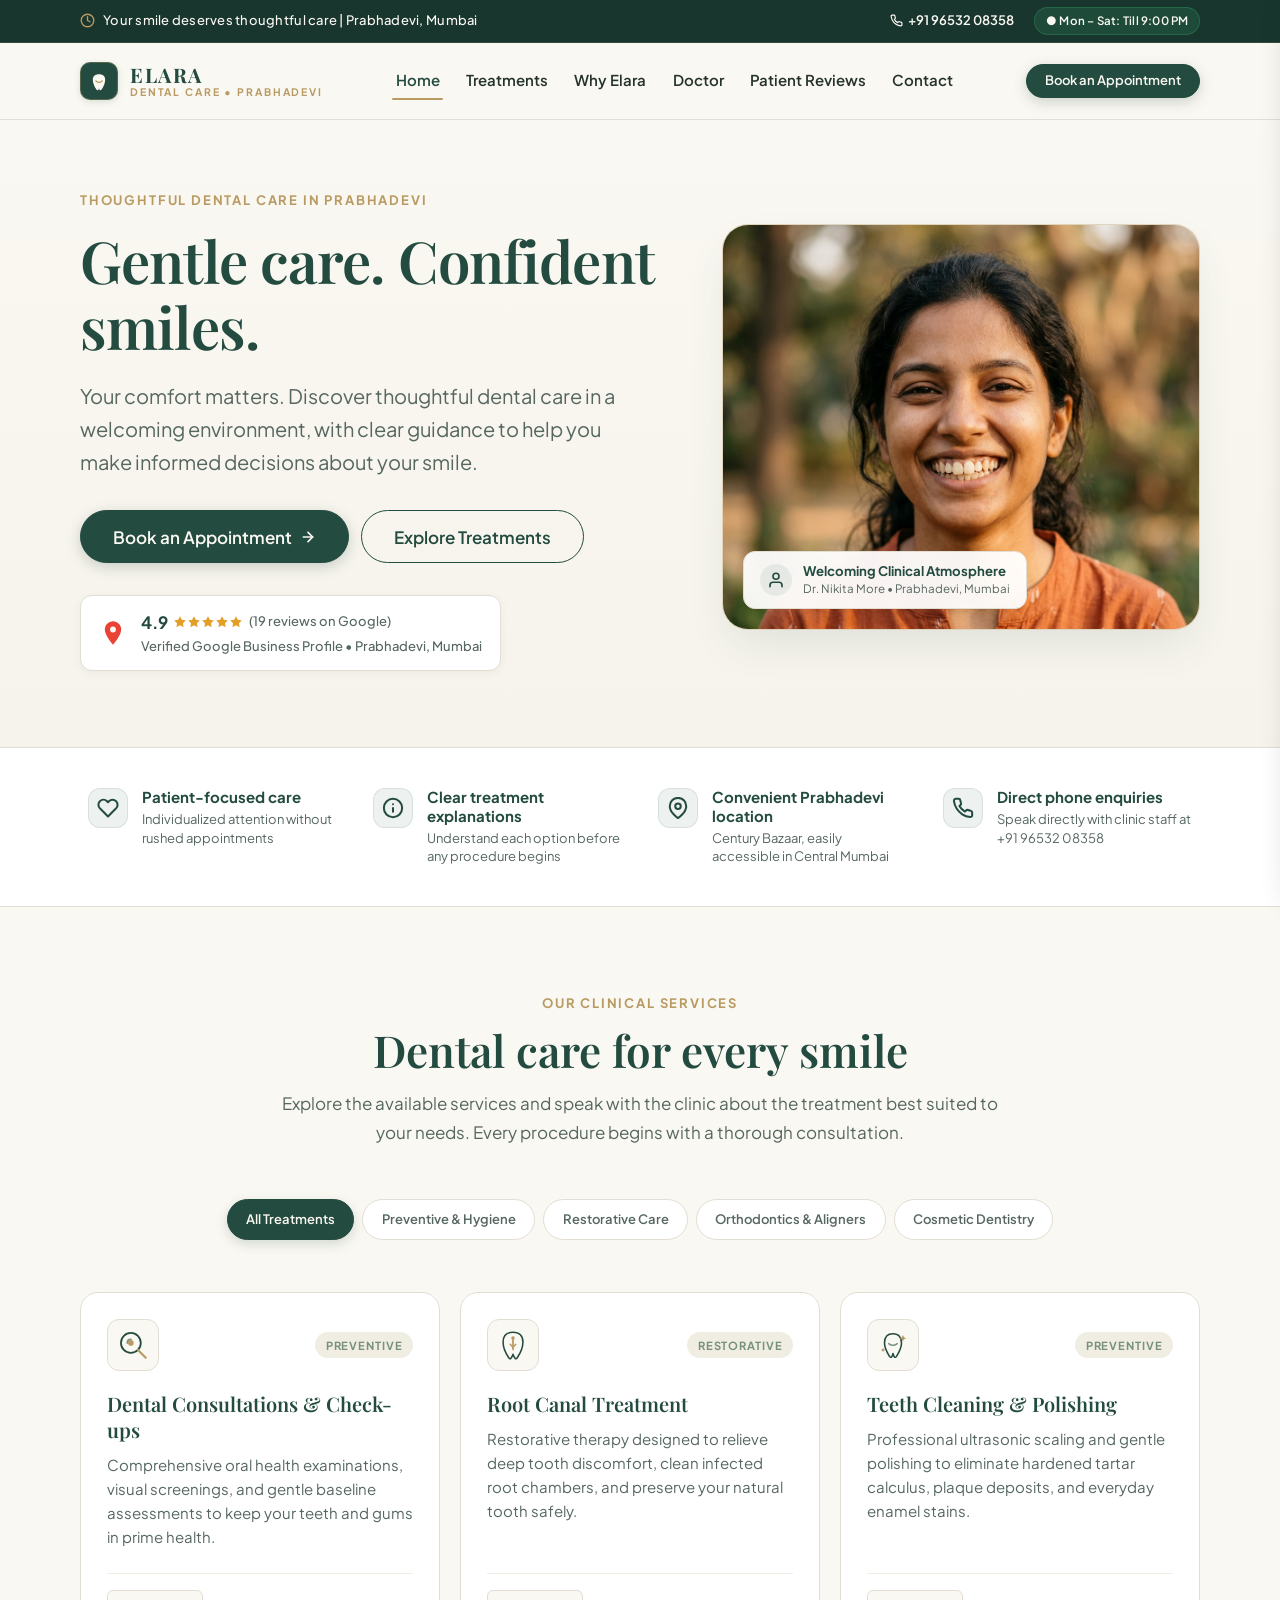
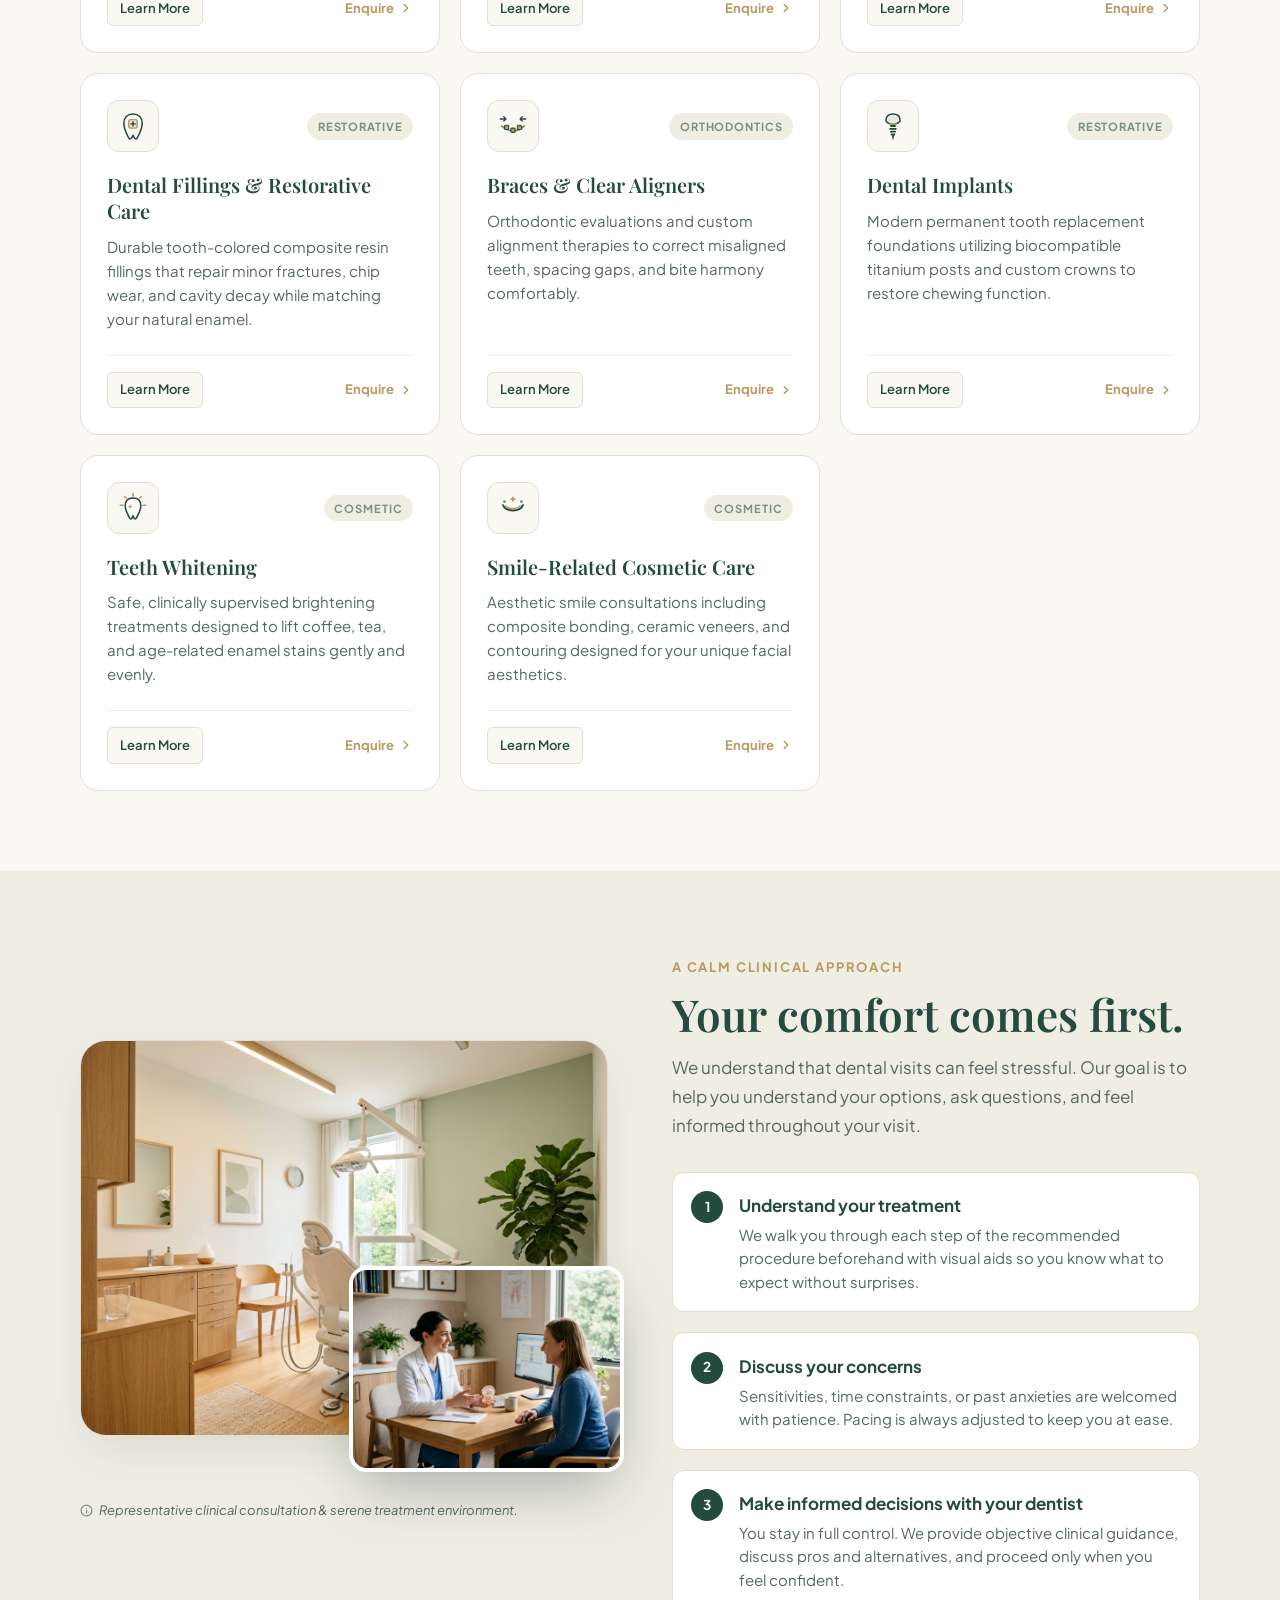
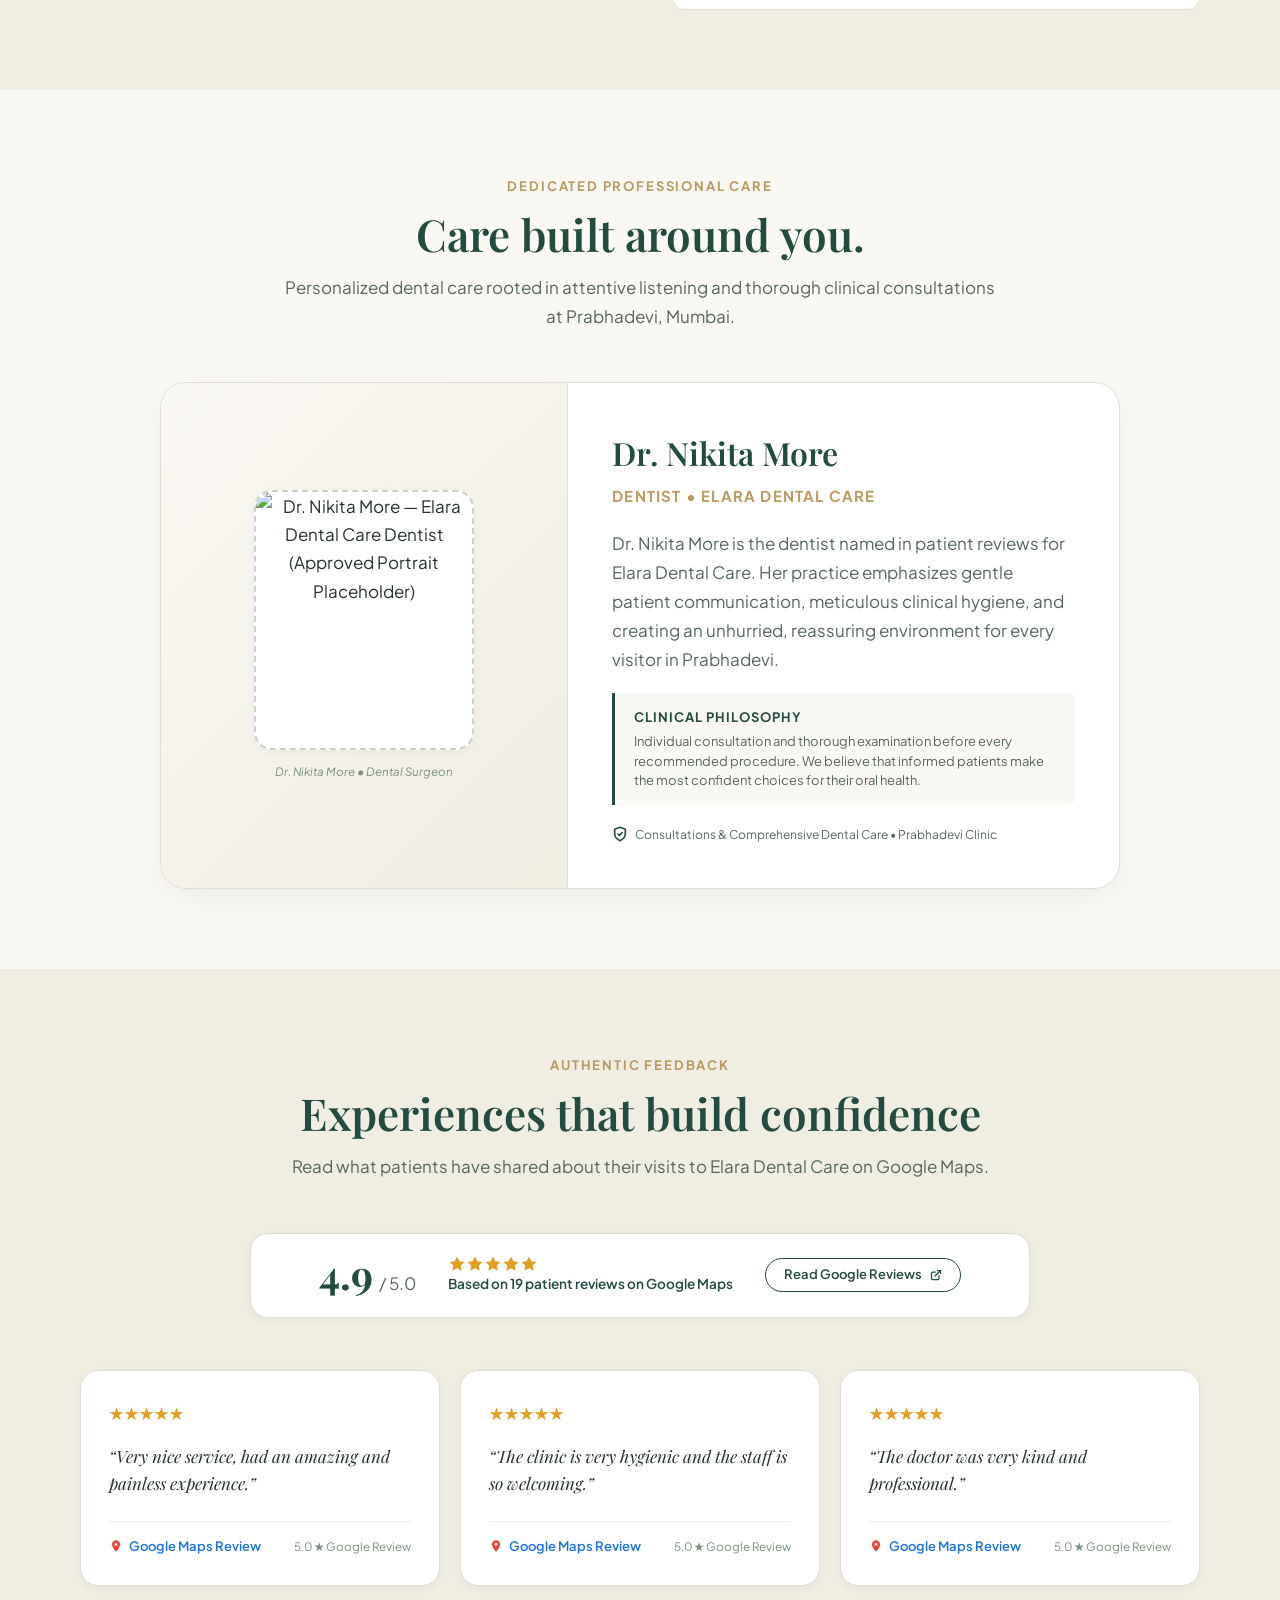
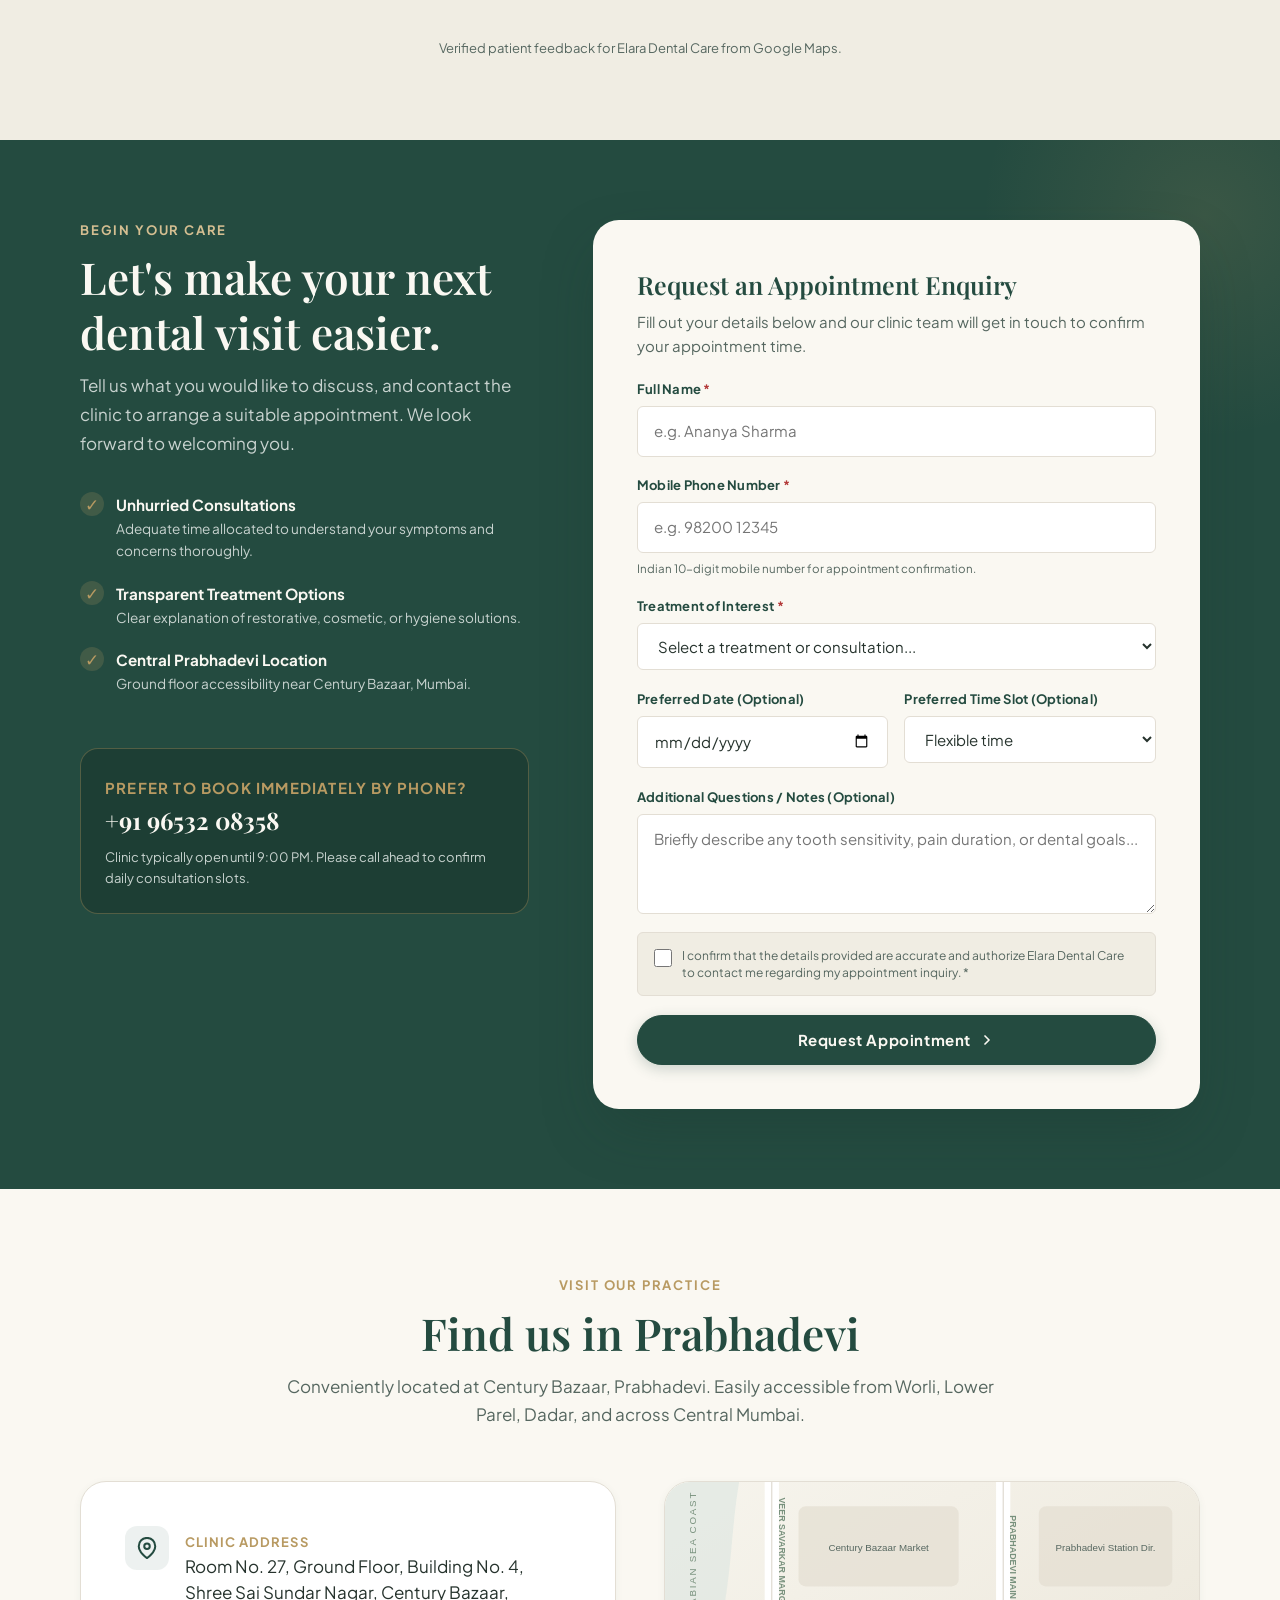
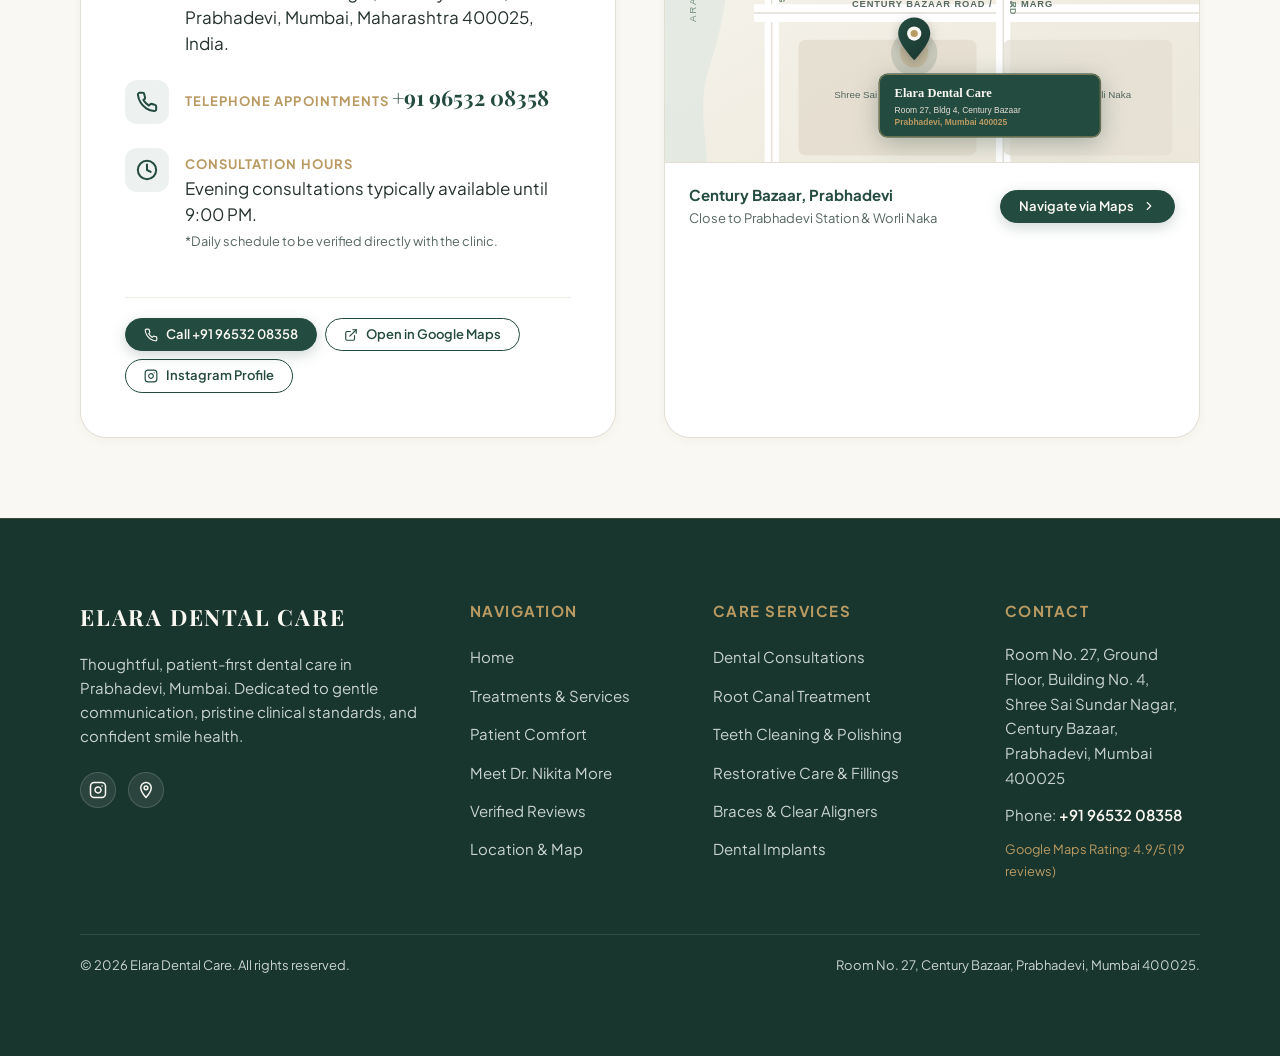
==== commit 4d0816e4: "feat: remove all demo, concept, and prototype notices for official production readiness" ====
--- a/index.html
+++ b/index.html
@@ -8,7 +8,7 @@
   <title>Elara Dental Care | Thoughtful Dental Clinic in Prabhadevi, Mumbai</title>
   <meta name="description" content="Experience gentle, patient-focused dental care at Elara Dental Care in Prabhadevi, Mumbai. Comprehensive consultations, root canal care, cleaning, aligners, and restorative treatments in a welcoming clinical setting.">
   <meta name="keywords" content="Elara Dental Care, dentist Prabhadevi, dental clinic Mumbai, Dr Nikita More, root canal Prabhadevi, teeth cleaning Mumbai, braces Worli, dental clinic Century Bazaar">
-  <meta name="author" content="Elara Dental Care Concept Redesign">
+  <meta name="author" content="Elara Dental Care">
   
   <!-- Canonical URL (Replace with production domain prior to deployment) -->
   <!-- <link rel="canonical" href="https://www.elaradentalcare.in/"> -->
@@ -92,7 +92,7 @@
           </svg>
           <span>+91 96532 08358</span>
         </a>
-        <span class="demo-pill" title="Concept Demonstration">Website Design Concept Demo</span>
+        <span class="clinic-status-pill">● Mon – Sat: Till 9:00 PM</span>
       </div>
     </div>
   </aside>
@@ -595,7 +595,7 @@
               <div class="doctor-portrait-frame">
                 <img src="assets/images/doctor-placeholder.svg" alt="Dr. Nikita More — Elara Dental Care Dentist (Approved Portrait Placeholder)" width="220" height="260">
               </div>
-              <span class="doctor-portrait-note">Approved clinic portrait of Dr. Nikita More will be updated upon client verification.</span>
+              <span class="doctor-portrait-note">Dr. Nikita More • Dental Surgeon</span>
             </div>
 
             <!-- Doctor Information -->
@@ -619,7 +619,7 @@
                   <path d="M12 22s8-4 8-10V5l-8-3-8 3v7c0 6 8 10 8 10z"></path>
                   <polyline points="9 12 11 14 15 10"></polyline>
                 </svg>
-                <span>Named Dentist from Verified Google Maps Reviews • Prabhadevi Clinic</span>
+                <span>Consultations & Comprehensive Dental Care • Prabhadevi Clinic</span>
               </div>
             </div>
           </div>
@@ -678,7 +678,7 @@
                 <svg width="14" height="14" viewBox="0 0 24 24" fill="none" aria-hidden="true"><path d="M12 2C8.13 2 5 5.13 5 9c0 5.25 7 13 7 13s7-7.75 7-13c0-3.87-3.13-7-7-7z" fill="#EA4335"/><circle cx="12" cy="9" r="2.5" fill="#FAF8F2"/></svg>
                 Google Maps Review
               </span>
-              <span class="review-demo-label">Verified Excerpt</span>
+              <span class="review-badge">5.0 ★ Google Review</span>
             </div>
           </article>
 
@@ -695,7 +695,7 @@
                 <svg width="14" height="14" viewBox="0 0 24 24" fill="none" aria-hidden="true"><path d="M12 2C8.13 2 5 5.13 5 9c0 5.25 7 13 7 13s7-7.75 7-13c0-3.87-3.13-7-7-7z" fill="#EA4335"/><circle cx="12" cy="9" r="2.5" fill="#FAF8F2"/></svg>
                 Google Maps Review
               </span>
-              <span class="review-demo-label">Verified Excerpt</span>
+              <span class="review-badge">5.0 ★ Google Review</span>
             </div>
           </article>
 
@@ -712,16 +712,14 @@
                 <svg width="14" height="14" viewBox="0 0 24 24" fill="none" aria-hidden="true"><path d="M12 2C8.13 2 5 5.13 5 9c0 5.25 7 13 7 13s7-7.75 7-13c0-3.87-3.13-7-7-7z" fill="#EA4335"/><circle cx="12" cy="9" r="2.5" fill="#FAF8F2"/></svg>
                 Google Maps Review
               </span>
-              <span class="review-demo-label">Verified Excerpt</span>
+              <span class="review-badge">5.0 ★ Google Review</span>
             </div>
           </article>
 
         </div>
 
         <div class="reviews-cta-wrap">
-          <p class="reviews-attribution-note">
-            Authentic review quotes sourced directly from the verified public Google Maps listing of Elara Dental Care.
-          </p>
+          <p class="reviews-attribution-note">Verified patient feedback for Elara Dental Care from Google Maps.</p>
         </div>
       </div>
     </section>
@@ -776,11 +774,11 @@
           </div>
         </div>
 
-        <!-- Right Pane: Interactive Demo Appointment Enquiry Form -->
+        <!-- Right Pane: Appointment Enquiry Form -->
         <div class="appointment-form-card">
           <div class="form-header-row">
             <h3 class="form-card-title">Request an Appointment Enquiry</h3>
-            <p class="form-card-desc">Interactive demonstration form. Validates locally without storing data.</p>
+            <p class="form-card-desc">Fill out your details below and our clinic team will get in touch to confirm your appointment time.</p>
           </div>
 
           <!-- Form Element -->
@@ -842,20 +840,20 @@
               <textarea id="message" name="message" rows="3" class="form-textarea" placeholder="Briefly describe any tooth sensitivity, pain duration, or dental goals..."></textarea>
             </div>
 
-            <!-- Demo Consent Checkbox -->
+            <!-- Consent Checkbox -->
             <div class="form-group">
               <div class="form-consent-box">
                 <input type="checkbox" id="consent" name="consent" class="form-checkbox" required>
                 <label for="consent" class="form-consent-label">
-                  I understand that this is a <strong>website redesign concept demo</strong>. The form validates locally for demonstration purposes and no personal data is transmitted or saved. <span class="required-star">*</span>
+                  I confirm that the details provided are accurate and authorize Elara Dental Care to contact me regarding my appointment inquiry. <span class="required-star">*</span>
                 </label>
               </div>
-              <span class="form-error-msg">You must check the consent box to test the demo submission.</span>
+              <span class="form-error-msg">Please check the box to confirm your appointment inquiry.</span>
             </div>
 
             <!-- Submit Button -->
             <button type="submit" class="btn btn-primary btn-lg form-submit-btn">
-              <span>Submit Demo Enquiry</span>
+              <span>Request Appointment</span>
               <svg width="16" height="16" viewBox="0 0 24 24" fill="none" stroke="currentColor" stroke-width="2.5" stroke-linecap="round" stroke-linejoin="round" aria-hidden="true"><polyline points="9 18 15 12 9 6"></polyline></svg>
             </button>
           </form>
@@ -867,9 +865,9 @@
                 <polyline points="20 6 9 17 4 12"></polyline>
               </svg>
             </div>
-            <h4 class="success-title">Demo Enquiry Validated!</h4>
+            <h4 class="success-title">Appointment Request Received!</h4>
             <p class="success-desc">
-              Your test appointment enquiry passed all validations successfully. Because this is a static client-pitch demo, <strong>no personal information was transmitted</strong> or stored.
+              Thank you for contacting Elara Dental Care. Our clinic staff will review your requested treatment and call you back shortly to confirm your appointment slot.
             </p>
 
             <div class="success-summary-box">
@@ -887,7 +885,7 @@
                 <span>Call Clinic Directly (+91 96532 08358)</span>
               </a>
               <button type="button" id="reset-form-btn" class="btn btn-secondary btn-sm" style="margin-top: 0.5rem;">
-                Test Form Again
+                Submit Another Request
               </button>
             </div>
           </div>
@@ -1072,15 +1070,12 @@
 
       </div>
 
-      <!-- Demo Concept Disclaimer Card -->
-      <div class="footer-disclaimer-card">
-        <strong>Design Concept & Demonstration Notice:</strong> This website is an independent speculative redesign demo created by a professional website designer to present to the owners of Elara Dental Care. This is not the official website of the clinic, and no clinical endorsement or commercial partnership is implied. All business information is cited from verified public Google Maps and Instagram sources.
-      </div>
+      
 
       <!-- Copyright Bottom Bar -->
       <div class="footer-bottom-bar">
-        <p>© <span id="current-year">2026</span> Elara Dental Care. Independent Website Concept & Redesign Demo.</p>
-        <p>Built with Semantic HTML5, CSS3 & Pure Vanilla JavaScript.</p>
+        <p>© <span id="current-year">2026</span> Elara Dental Care. All rights reserved.</p>
+        <p>Room No. 27, Century Bazaar, Prabhadevi, Mumbai 400025.</p>
       </div>
     </div>
   </footer>
--- a/css/style.css
+++ b/css/style.css
@@ -367,6 +367,20 @@
   color: var(--color-accent);
 }
 
+.clinic-status-pill {
+  display: inline-flex;
+  align-items: center;
+  gap: 0.35rem;
+  background: rgba(42, 123, 85, 0.3);
+  color: #FAF8F2;
+  border: 1px solid rgba(42, 123, 85, 0.6);
+  padding: 0.2rem 0.65rem;
+  border-radius: var(--radius-full);
+  font-size: 0.72rem;
+  letter-spacing: 0.02em;
+  font-weight: 600;
+}
+
 .demo-pill {
   display: inline-block;
   background: rgba(184, 154, 98, 0.2);
@@ -1327,7 +1341,7 @@
   font-weight: 600;
 }
 
-.review-demo-label {
+.review-badge {
   color: var(--color-secondary);
   font-size: 0.725rem;
 }
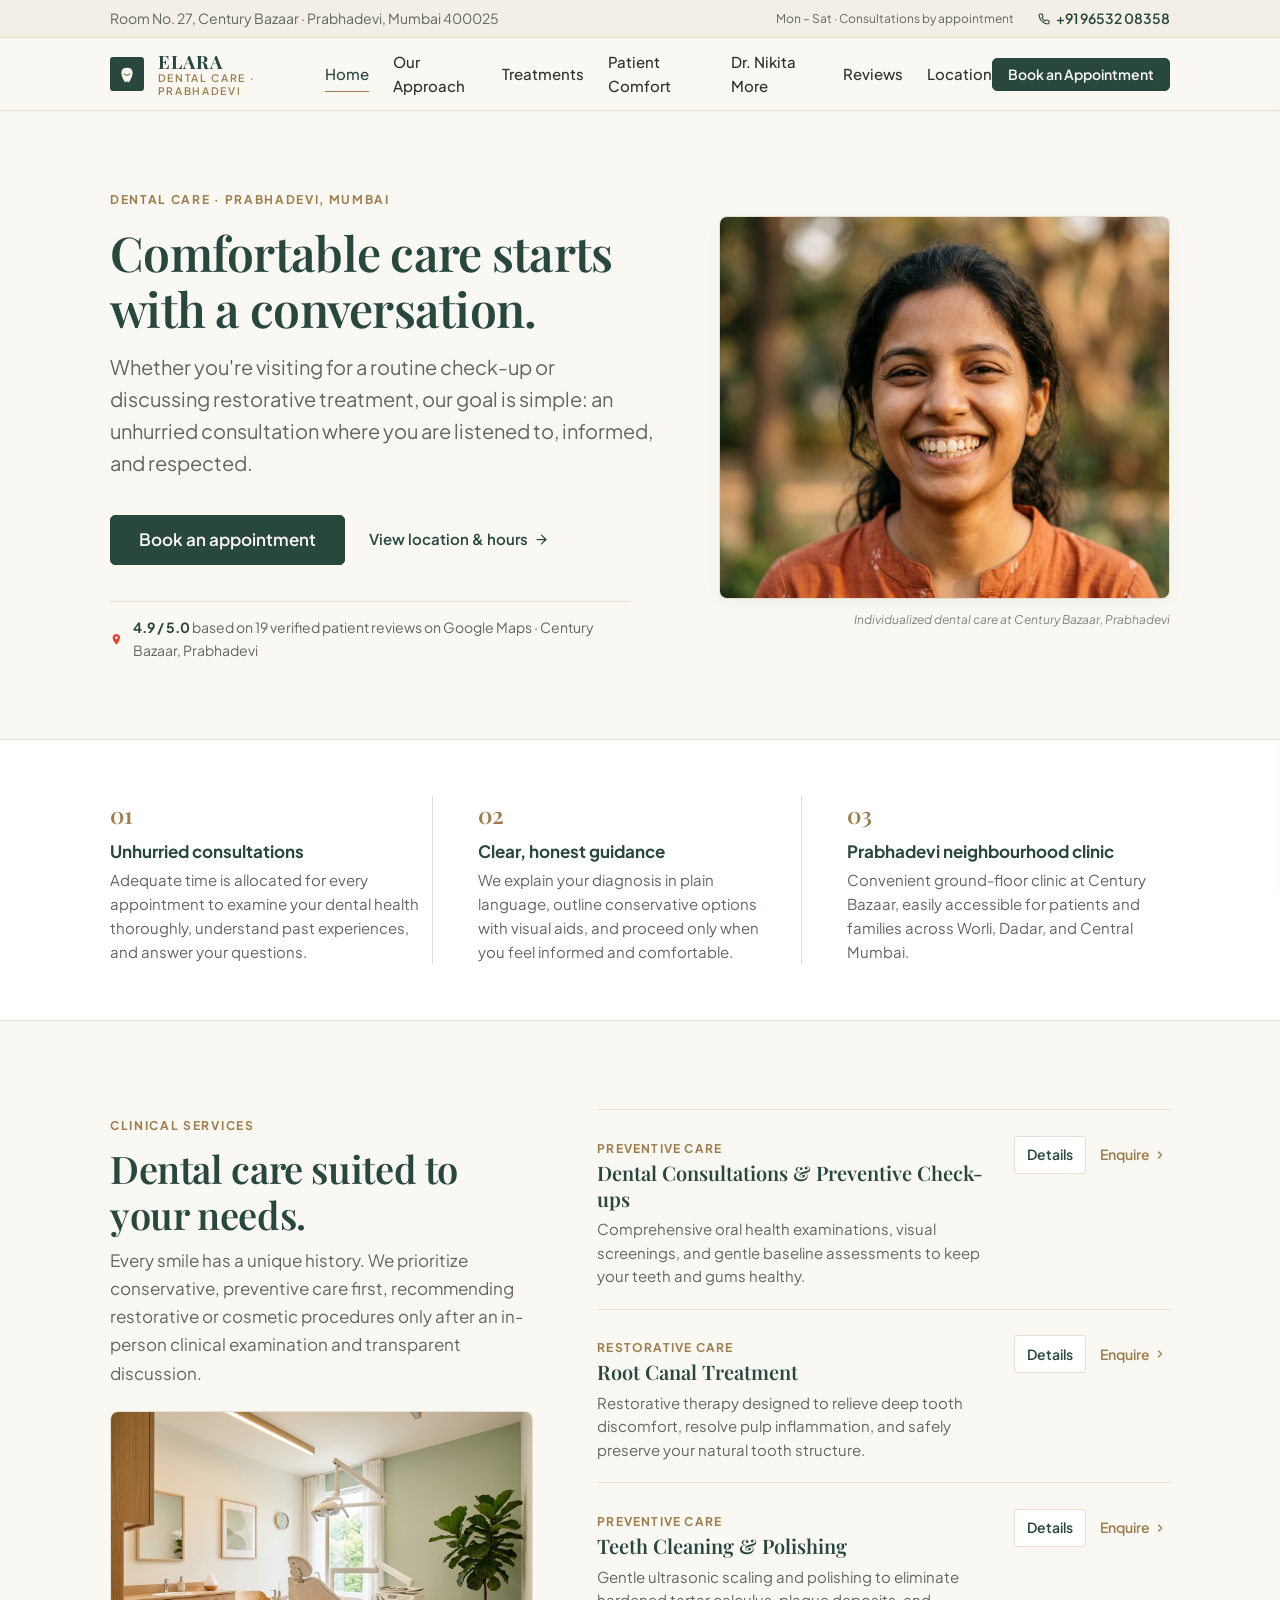
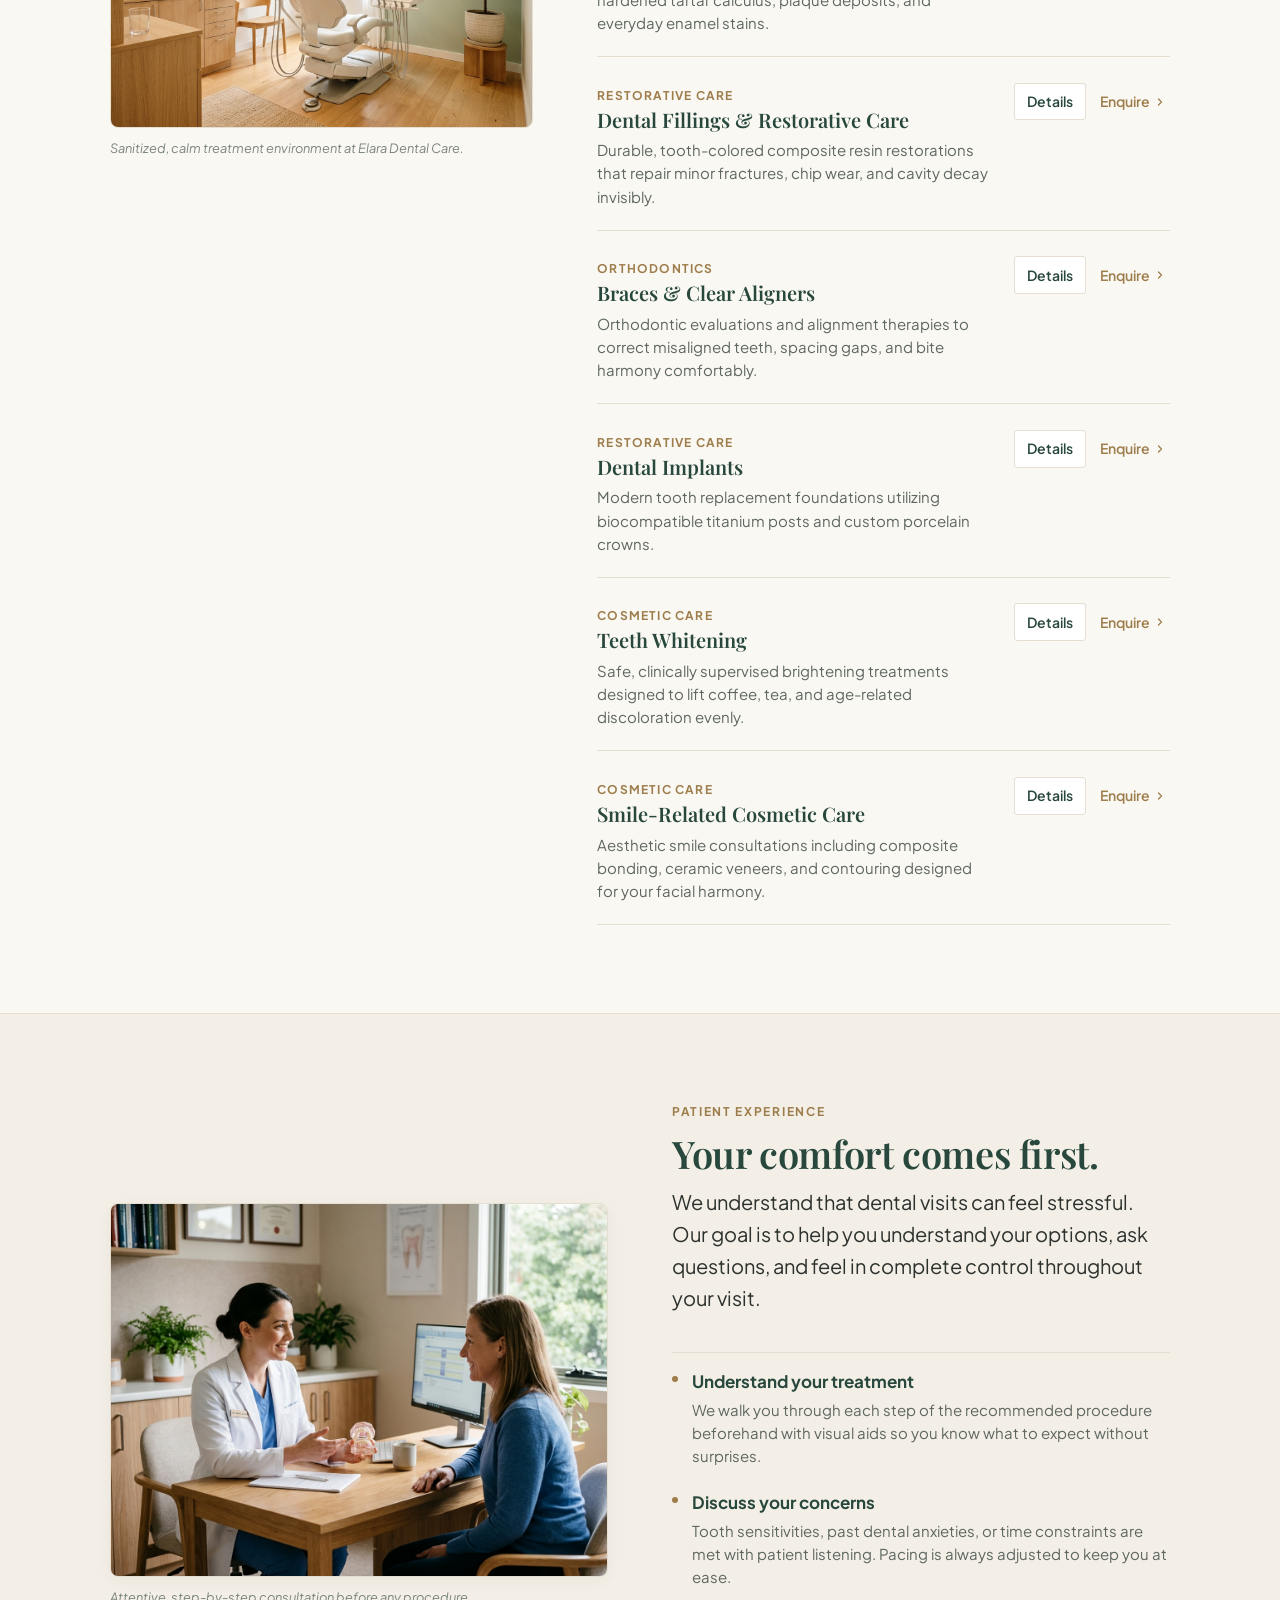
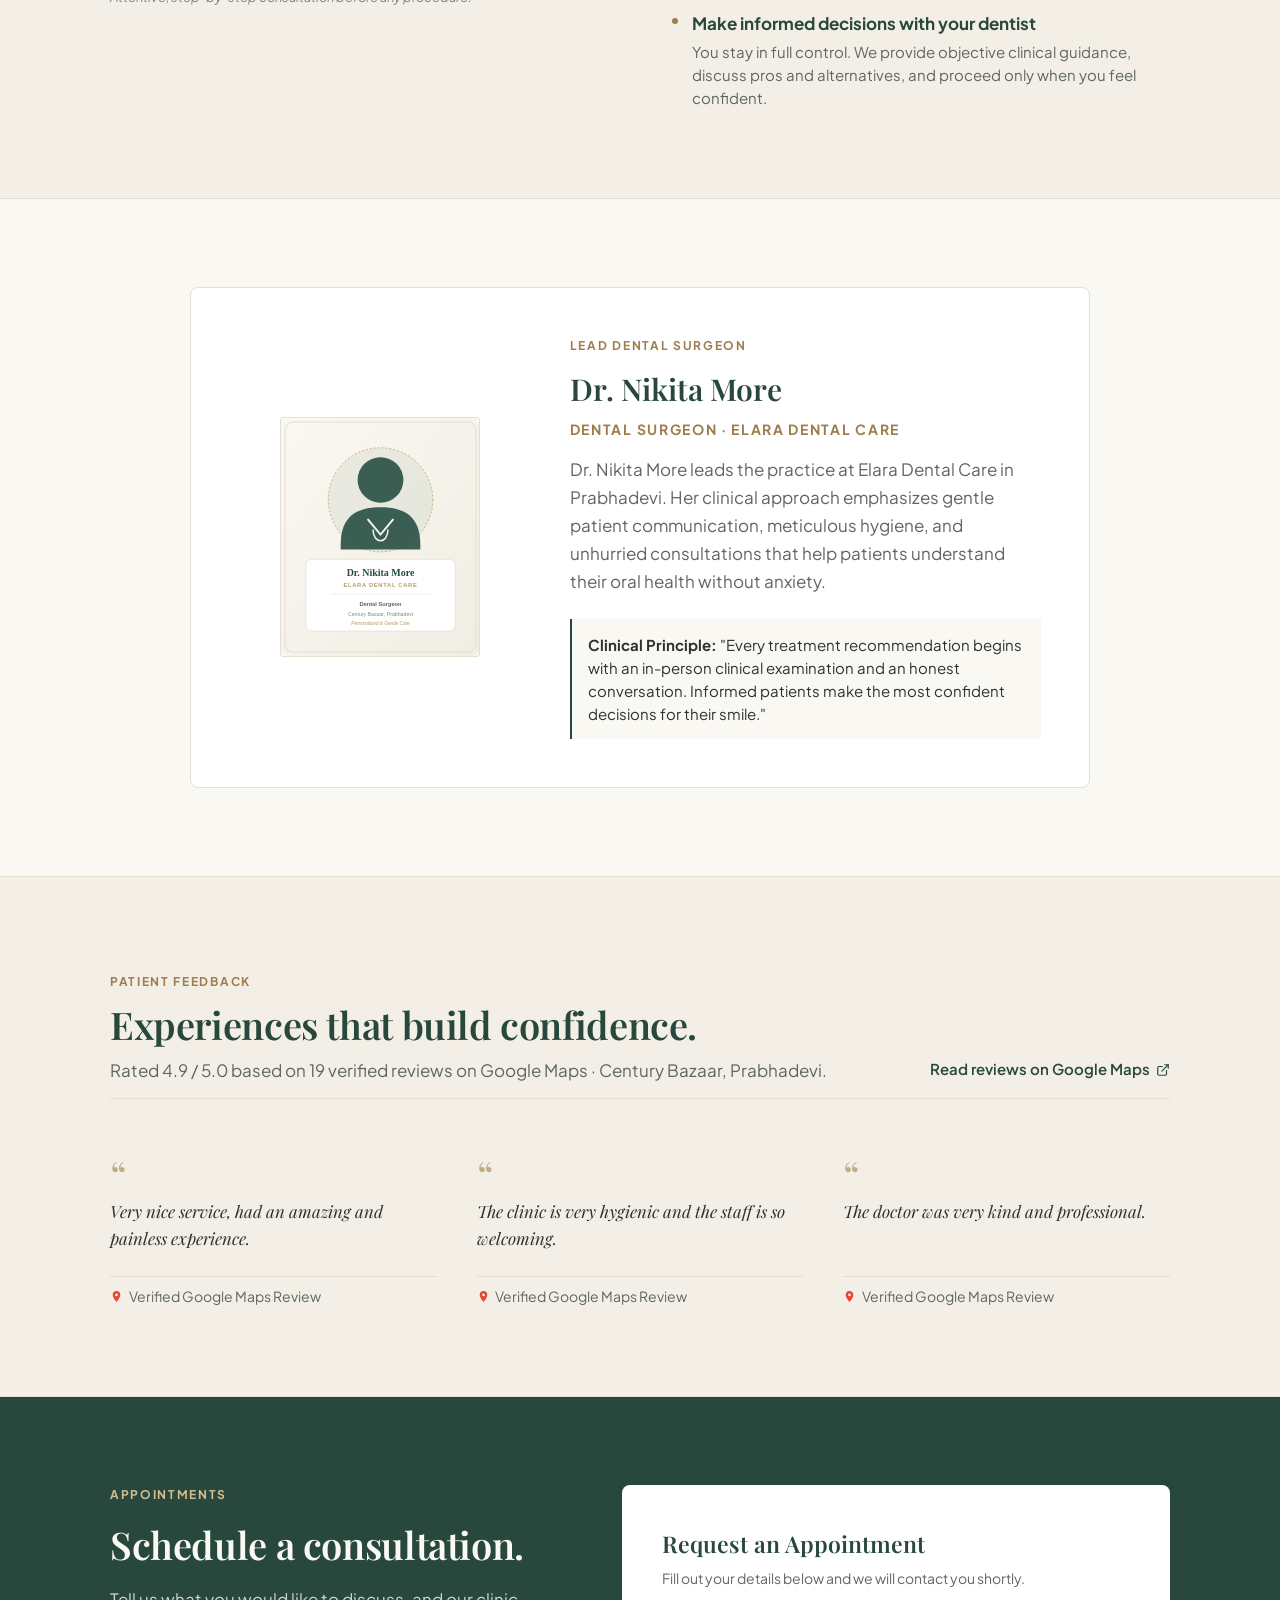
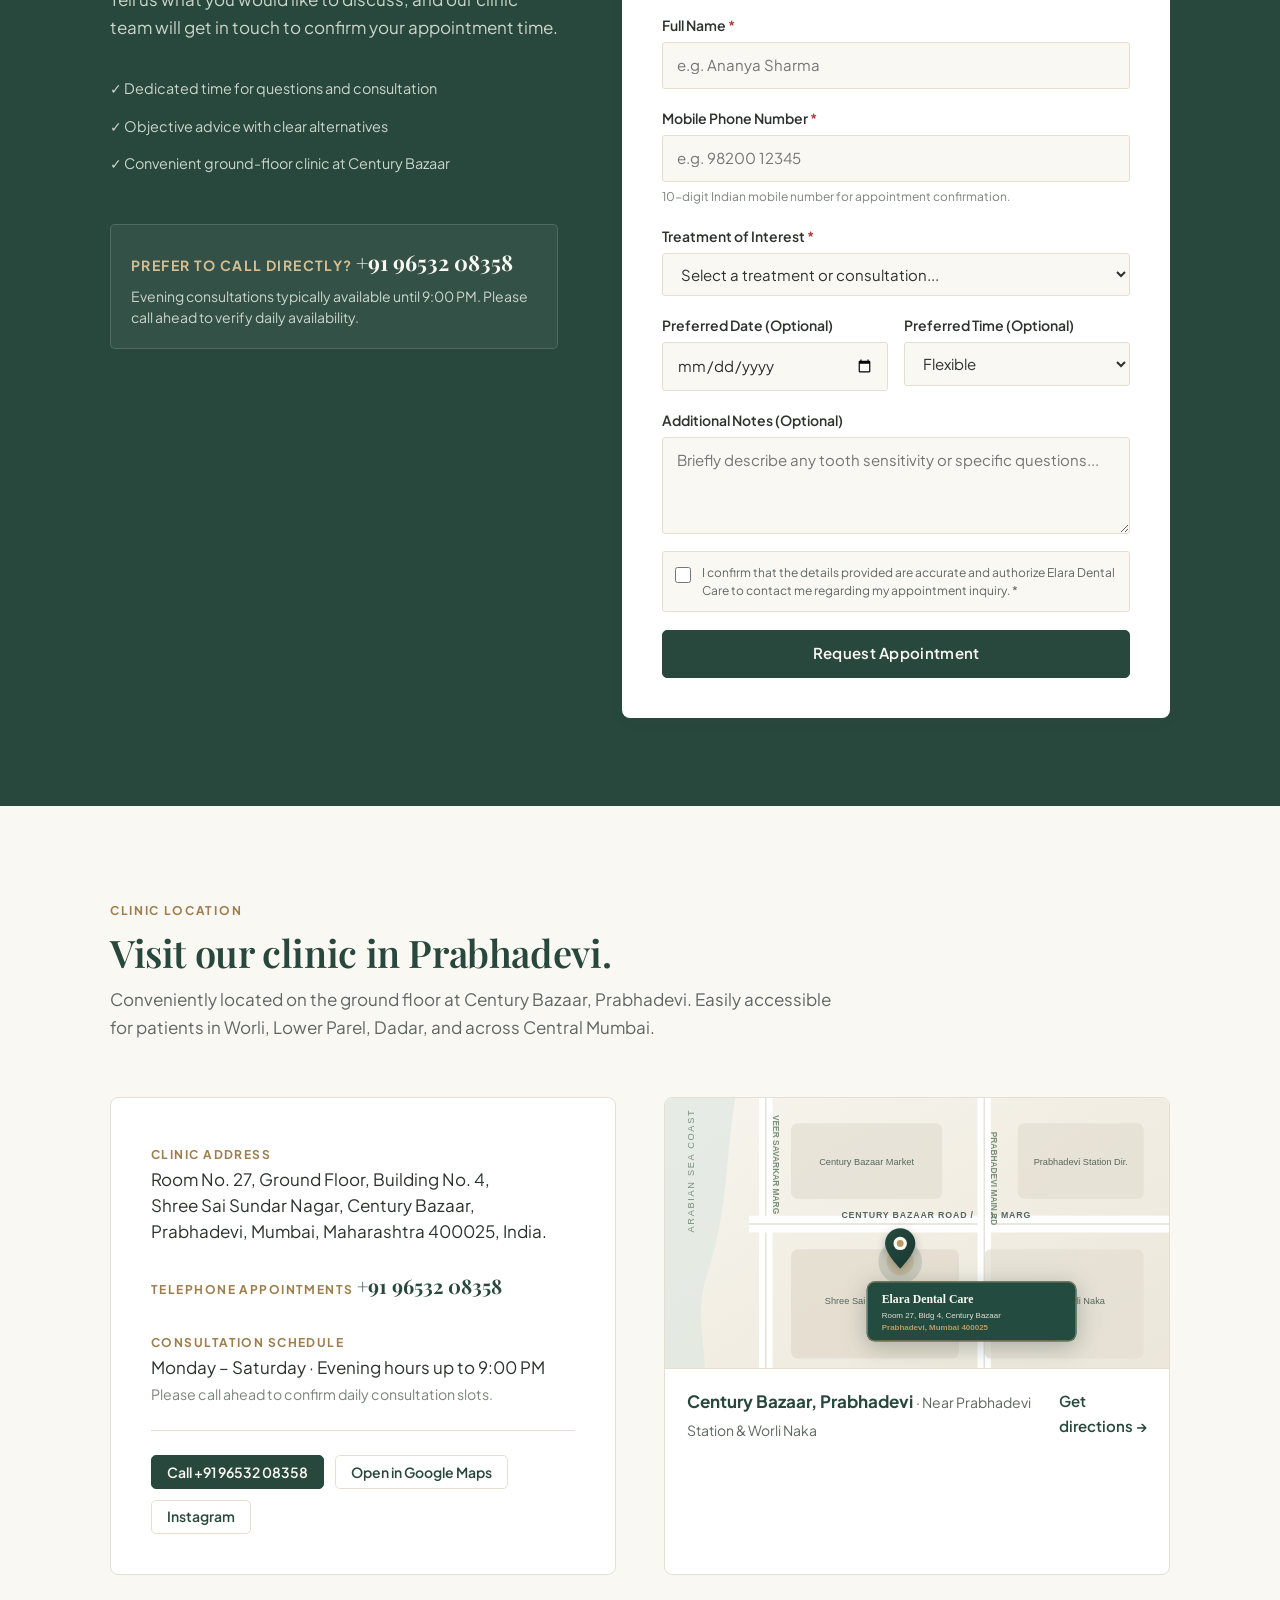
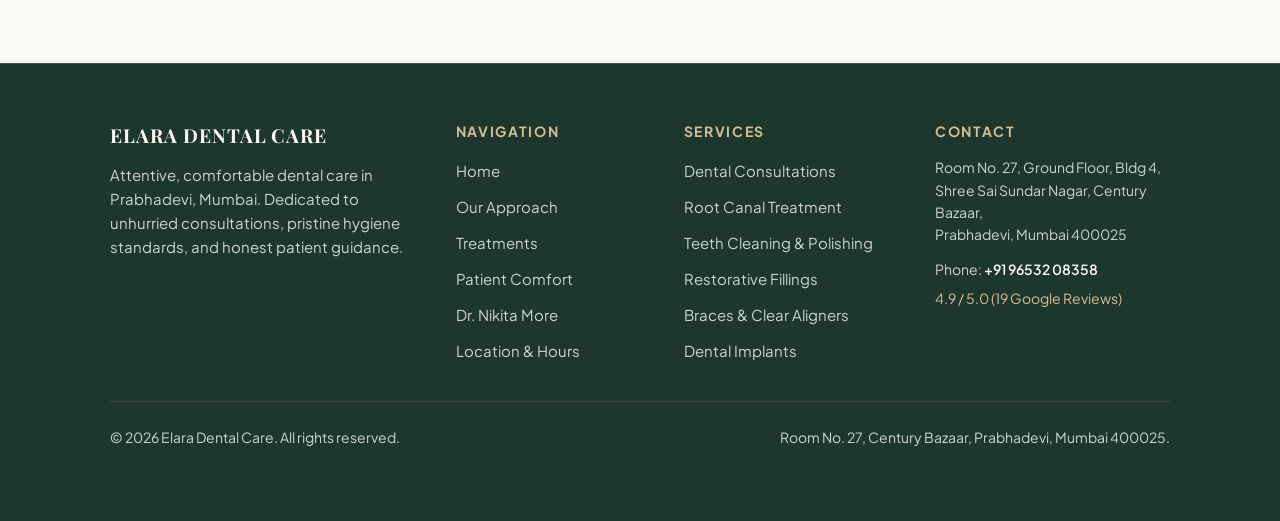
==== commit aece6d86: "feat(ui): complete human-designed editorial UI redesign for Elara Dental Care" ====
--- a/index.html
+++ b/index.html
@@ -6,31 +6,22 @@
   <meta http-equiv="X-UA-Compatible" content="IE=edge">
   
   <title>Elara Dental Care | Thoughtful Dental Clinic in Prabhadevi, Mumbai</title>
-  <meta name="description" content="Experience gentle, patient-focused dental care at Elara Dental Care in Prabhadevi, Mumbai. Comprehensive consultations, root canal care, cleaning, aligners, and restorative treatments in a welcoming clinical setting.">
+  <meta name="description" content="Attentive, comfortable dental care in Prabhadevi, Mumbai. Dr. Nikita More and Elara Dental Care provide unhurried consultations, root canals, cleaning, aligners, and restorative care at Century Bazaar.">
   <meta name="keywords" content="Elara Dental Care, dentist Prabhadevi, dental clinic Mumbai, Dr Nikita More, root canal Prabhadevi, teeth cleaning Mumbai, braces Worli, dental clinic Century Bazaar">
   <meta name="author" content="Elara Dental Care">
-  
-  <!-- Canonical URL (Replace with production domain prior to deployment) -->
-  <!-- <link rel="canonical" href="https://www.elaradentalcare.in/"> -->
-
-  <!-- Open Graph / Social Sharing -->
+
+  <!-- Open Graph -->
   <meta property="og:type" content="website">
-  <meta property="og:title" content="Elara Dental Care | Gentle Care, Confident Smiles">
-  <meta property="og:description" content="Thoughtful, patient-focused dental care in Prabhadevi, Mumbai. 4.9/5 rated dental clinic near Century Bazaar.">
+  <meta property="og:title" content="Elara Dental Care | Prabhadevi, Mumbai">
+  <meta property="og:description" content="Comfortable dental care starts with a conversation. Unhurried consultations in Prabhadevi, Mumbai.">
   <meta property="og:image" content="assets/images/hero-smile.jpg">
   <meta property="og:locale" content="en_IN">
-  
-  <!-- Twitter Card -->
-  <meta name="twitter:card" content="summary_large_image">
-  <meta name="twitter:title" content="Elara Dental Care | Prabhadevi, Mumbai">
-  <meta name="twitter:description" content="Thoughtful dental care in Prabhadevi, Mumbai. Clear guidance and welcoming consultations.">
-  <meta name="twitter:image" content="assets/images/hero-smile.jpg">
 
   <!-- Favicon -->
   <link rel="icon" type="image/svg+xml" href="assets/favicon.svg">
   <link rel="apple-touch-icon" href="assets/favicon.svg">
 
-  <!-- Google Fonts Preconnect & Stylesheets -->
+  <!-- Fonts -->
   <link rel="preconnect" href="https://fonts.googleapis.com">
   <link rel="preconnect" href="https://fonts.gstatic.com" crossorigin>
   <link href="https://fonts.googleapis.com/css2?family=Playfair+Display:ital,wght@0,500;0,600;0,700;1,400&family=Plus+Jakarta+Sans:wght@400;500;600;700&display=swap" rel="stylesheet">
@@ -38,7 +29,7 @@
   <!-- Core Stylesheet -->
   <link rel="stylesheet" href="css/style.css">
 
-  <!-- JSON-LD LocalBusiness Structured Data (Verified Details Only) -->
+  <!-- JSON-LD LocalBusiness Structured Data -->
   <script type="application/ld+json">
   {
     "@context": "https://schema.org",
@@ -74,56 +65,51 @@
   <a href="#main-content" class="skip-link">Skip to main content</a>
 
   <!-- =========================================================================
-       1. Top Announcement Bar
+       1. Top Information Strip (Understated, Informative)
        ========================================================================= -->
-  <aside class="announcement-bar" aria-label="Clinic announcement">
-    <div class="container announcement-content">
-      <div class="announcement-text">
-        <svg width="15" height="15" viewBox="0 0 24 24" fill="none" stroke="currentColor" stroke-width="2.2" stroke-linecap="round" stroke-linejoin="round" aria-hidden="true">
-          <circle cx="12" cy="12" r="10"></circle>
-          <path d="M12 6v6l4 2"></path>
-        </svg>
-        <span>Your smile deserves thoughtful care | Prabhadevi, Mumbai</span>
-      </div>
-      <div class="announcement-actions">
-        <a href="tel:+919653208358" class="announcement-phone" title="Call Elara Dental Care">
-          <svg width="13" height="13" viewBox="0 0 24 24" fill="none" stroke="currentColor" stroke-width="2.2" stroke-linecap="round" stroke-linejoin="round" aria-hidden="true">
-            <path d="M22 16.92v3a2 2 0 0 1-2.18 2 19.79 19.79 0 0 1-8.63-3.07 19.5 19.5 0 0 1-6-6 19.79 19.79 0 0 1-3.07-8.67A2 2 0 0 1 4.11 2h3a2 2 0 0 1 2 1.72 12.84 12.84 0 0 0 .7 2.81 2 2 0 0 1-.45 2.11L8.09 9.91a16 16 0 0 0 6 6l1.27-1.27a2 2 0 0 1 2.11-.45 12.84 12.84 0 0 0 2.81.7A2 2 0 0 1 22 16.92z"></path>
-          </svg>
+  <div class="top-strip" role="region" aria-label="Clinic hours and contact">
+    <div class="container top-strip-inner">
+      <div class="top-strip-left">
+        <span>Room No. 27, Century Bazaar · Prabhadevi, Mumbai 400025</span>
+      </div>
+      <div class="top-strip-right">
+        <span class="top-strip-status">Mon – Sat · Consultations by appointment</span>
+        <a href="tel:+919653208358" class="top-strip-phone" title="Call Elara Dental Care">
+          <svg width="12" height="12" viewBox="0 0 24 24" fill="none" stroke="currentColor" stroke-width="2.2" stroke-linecap="round" stroke-linejoin="round" aria-hidden="true"><path d="M22 16.92v3a2 2 0 0 1-2.18 2 19.79 19.79 0 0 1-8.63-3.07 19.5 19.5 0 0 1-6-6 19.79 19.79 0 0 1-3.07-8.67A2 2 0 0 1 4.11 2h3a2 2 0 0 1 2 1.72 12.84 12.84 0 0 0 .7 2.81 2 2 0 0 1-.45 2.11L8.09 9.91a16 16 0 0 0 6 6l1.27-1.27a2 2 0 0 1 2.11-.45 12.84 12.84 0 0 0 2.81.7A2 2 0 0 1 22 16.92z"></path></svg>
           <span>+91 96532 08358</span>
         </a>
-        <span class="clinic-status-pill">● Mon – Sat: Till 9:00 PM</span>
       </div>
     </div>
-  </aside>
+  </div>
 
   <!-- =========================================================================
        2. Sticky Navigation Header
        ========================================================================= -->
   <header class="site-header" role="banner">
     <div class="container navbar">
-      <!-- Wordmark & Logo -->
+      <!-- Brand Wordmark -->
       <a href="#hero" class="brand-link" aria-label="Elara Dental Care Home">
         <div class="brand-emblem" aria-hidden="true">
-          <svg width="22" height="22" viewBox="0 0 32 32" fill="none">
-            <path d="M16 6 C10 6 7 9 7 14 C7 19 9.5 24 12 28 C13.5 30 15.5 30 16 26 C16.5 30 18.5 30 20 28 C22.5 24 25 19 25 14 C25 9 22 6 16 6 Z" fill="#FAF8F2"/>
-            <path d="M11.5 16 Q16 20 20.5 16" stroke="#B89A62" stroke-width="2" stroke-linecap="round"/>
+          <svg width="20" height="20" viewBox="0 0 32 32" fill="none">
+            <path d="M16 6 C10 6 7 9 7 14 C7 19 9.5 24 12 28 C13.5 30 15.5 30 16 26 C16.5 30 18.5 30 20 28 C22.5 24 25 19 25 14 C25 9 22 6 16 6 Z" fill="#FAF8F3"/>
+            <path d="M11.5 16 Q16 20 20.5 16" stroke="#9E7D4C" stroke-width="2" stroke-linecap="round"/>
           </svg>
         </div>
         <div class="brand-text">
           <span class="brand-name">ELARA</span>
-          <span class="brand-tagline">DENTAL CARE • PRABHADEVI</span>
+          <span class="brand-tagline">DENTAL CARE · PRABHADEVI</span>
         </div>
       </a>
 
       <!-- Desktop Nav Links -->
       <nav class="nav-links" aria-label="Main Navigation">
         <a href="#hero" class="nav-link active">Home</a>
+        <a href="#philosophy" class="nav-link">Our Approach</a>
         <a href="#treatments" class="nav-link">Treatments</a>
-        <a href="#comfort" class="nav-link">Why Elara</a>
-        <a href="#doctor" class="nav-link">Doctor</a>
-        <a href="#reviews" class="nav-link">Patient Reviews</a>
-        <a href="#contact" class="nav-link">Contact</a>
+        <a href="#comfort" class="nav-link">Patient Comfort</a>
+        <a href="#doctor" class="nav-link">Dr. Nikita More</a>
+        <a href="#reviews" class="nav-link">Reviews</a>
+        <a href="#contact" class="nav-link">Location</a>
       </nav>
 
       <!-- Desktop CTA -->
@@ -140,7 +126,7 @@
     </div>
   </header>
 
-  <!-- Mobile Navigation Drawer -->
+  <!-- Mobile Drawer -->
   <div class="mobile-drawer-backdrop" aria-hidden="true"></div>
   <aside id="mobile-nav-drawer" class="mobile-drawer" aria-label="Mobile Navigation" aria-hidden="true">
     <div class="mobile-drawer-header">
@@ -149,7 +135,7 @@
         <span class="brand-tagline">DENTAL CARE</span>
       </div>
       <button type="button" class="mobile-drawer-close" aria-label="Close navigation menu">
-        <svg width="20" height="20" viewBox="0 0 24 24" fill="none" stroke="currentColor" stroke-width="2.5" stroke-linecap="round" stroke-linejoin="round" aria-hidden="true">
+        <svg width="18" height="18" viewBox="0 0 24 24" fill="none" stroke="currentColor" stroke-width="2.2" stroke-linecap="round" stroke-linejoin="round" aria-hidden="true">
           <line x1="18" y1="6" x2="6" y2="18"></line>
           <line x1="6" y1="6" x2="18" y2="18"></line>
         </svg>
@@ -158,350 +144,260 @@
 
     <nav class="mobile-nav-links">
       <a href="#hero" class="mobile-nav-link">Home</a>
-      <a href="#treatments" class="mobile-nav-link">Treatments & Services</a>
-      <a href="#comfort" class="mobile-nav-link">Why Elara (Patient Comfort)</a>
-      <a href="#doctor" class="mobile-nav-link">Meet Dr. Nikita More</a>
-      <a href="#reviews" class="mobile-nav-link">Patient Reviews (4.9/5)</a>
+      <a href="#philosophy" class="mobile-nav-link">Our Approach</a>
+      <a href="#treatments" class="mobile-nav-link">Treatments</a>
+      <a href="#comfort" class="mobile-nav-link">Patient Comfort</a>
+      <a href="#doctor" class="mobile-nav-link">Dr. Nikita More</a>
+      <a href="#reviews" class="mobile-nav-link">Patient Reviews</a>
       <a href="#contact" class="mobile-nav-link">Location & Timings</a>
     </nav>
 
     <div class="mobile-drawer-footer">
       <a href="#appointment" class="btn btn-primary btn-lg" style="width: 100%;">Book an Appointment</a>
       <a href="tel:+919653208358" class="btn btn-secondary btn-lg" style="width: 100%;">
-        <svg width="18" height="18" viewBox="0 0 24 24" fill="none" stroke="currentColor" stroke-width="2" stroke-linecap="round" stroke-linejoin="round" aria-hidden="true">
-          <path d="M22 16.92v3a2 2 0 0 1-2.18 2 19.79 19.79 0 0 1-8.63-3.07 19.5 19.5 0 0 1-6-6 19.79 19.79 0 0 1-3.07-8.67A2 2 0 0 1 4.11 2h3a2 2 0 0 1 2 1.72 12.84 12.84 0 0 0 .7 2.81 2 2 0 0 1-.45 2.11L8.09 9.91a16 16 0 0 0 6 6l1.27-1.27a2 2 0 0 1 2.11-.45 12.84 12.84 0 0 0 2.81.7A2 2 0 0 1 22 16.92z"></path>
-        </svg>
+        <svg width="16" height="16" viewBox="0 0 24 24" fill="none" stroke="currentColor" stroke-width="2" stroke-linecap="round" stroke-linejoin="round" aria-hidden="true"><path d="M22 16.92v3a2 2 0 0 1-2.18 2 19.79 19.79 0 0 1-8.63-3.07 19.5 19.5 0 0 1-6-6 19.79 19.79 0 0 1-3.07-8.67A2 2 0 0 1 4.11 2h3a2 2 0 0 1 2 1.72 12.84 12.84 0 0 0 .7 2.81 2 2 0 0 1-.45 2.11L8.09 9.91a16 16 0 0 0 6 6l1.27-1.27a2 2 0 0 1 2.11-.45 12.84 12.84 0 0 0 2.81.7A2 2 0 0 1 22 16.92z"></path></svg>
         Call +91 96532 08358
       </a>
-      <p style="font-size: 0.75rem; color: var(--color-text-muted); text-align: center; margin-top: 0.5rem;">
-        Century Bazaar, Prabhadevi, Mumbai
-      </p>
     </div>
   </aside>
 
   <!-- =========================================================================
-       MAIN CONTENT CONTAINER
+       MAIN CONTENT
        ========================================================================= -->
   <main id="main-content">
 
     <!-- =======================================================================
-         3. Hero Section (Most Important Conversion First Viewport)
+         3. Hero Section (Editorial, Asymmetrical, Human)
          ======================================================================= -->
     <section id="hero" class="hero-section" aria-labelledby="hero-heading">
       <div class="container hero-grid">
-        <!-- Hero Text & Conversion CTAs -->
+        <!-- Hero Text -->
         <div class="hero-content">
-          <span class="eyebrow">Thoughtful Dental Care in Prabhadevi</span>
-          <h1 id="hero-heading" class="hero-headline">Gentle care. Confident smiles.</h1>
+          <span class="eyebrow">Dental Care · Prabhadevi, Mumbai</span>
+          <h1 id="hero-heading" class="hero-headline">Comfortable care starts with a conversation.</h1>
           <p class="hero-copy">
-            Your comfort matters. Discover thoughtful dental care in a welcoming environment, with clear guidance to help you make informed decisions about your smile.
-          </p>
-
-          <div class="hero-cta-group">
-            <a href="#appointment" class="btn btn-primary btn-lg">
-              <span>Book an Appointment</span>
-              <svg width="16" height="16" viewBox="0 0 24 24" fill="none" stroke="currentColor" stroke-width="2.5" stroke-linecap="round" stroke-linejoin="round" aria-hidden="true">
-                <line x1="5" y1="12" x2="19" y2="12"></line>
-                <polyline points="12 5 19 12 12 19"></polyline>
-              </svg>
+            Whether you're visiting for a routine check-up or discussing restorative treatment, our goal is simple: an unhurried consultation where you are listened to, informed, and respected.
+          </p>
+
+          <div class="hero-actions">
+            <a href="#appointment" class="btn btn-primary btn-lg">Book an appointment</a>
+            <a href="#contact" class="link-inline">
+              <span>View location & hours</span>
+              <svg width="15" height="15" viewBox="0 0 24 24" fill="none" stroke="currentColor" stroke-width="2" stroke-linecap="round" stroke-linejoin="round" aria-hidden="true"><line x1="5" y1="12" x2="19" y2="12"></line><polyline points="12 5 19 12 12 19"></polyline></svg>
             </a>
-            <a href="#treatments" class="btn btn-secondary btn-lg">Explore Treatments</a>
-          </div>
-
-          <!-- Verified Google Maps Rating Badge -->
-          <div class="hero-trust-badge" title="4.9 / 5 rating from 19 reviews on Google Maps">
-            <svg class="badge-gmap-logo" viewBox="0 0 24 24" fill="none" aria-hidden="true">
-              <path d="M12 2C8.13 2 5 5.13 5 9c0 5.25 7 13 7 13s7-7.75 7-13c0-3.87-3.13-7-7-7z" fill="#EA4335"/>
-              <circle cx="12" cy="9" r="2.5" fill="#FAF8F2"/>
-            </svg>
-            <div class="badge-stars-group">
-              <div class="badge-rating-row">
-                <span class="badge-score">4.9</span>
-                <div class="star-rating" aria-label="5 stars rating">
-                  <svg width="14" height="14" viewBox="0 0 24 24" fill="currentColor"><polygon points="12 2 15.09 8.26 22 9.27 17 14.14 18.18 21.02 12 17.77 5.82 21.02 7 14.14 2 9.27 8.91 8.26 12 2"></polygon></svg>
-                  <svg width="14" height="14" viewBox="0 0 24 24" fill="currentColor"><polygon points="12 2 15.09 8.26 22 9.27 17 14.14 18.18 21.02 12 17.77 5.82 21.02 7 14.14 2 9.27 8.91 8.26 12 2"></polygon></svg>
-                  <svg width="14" height="14" viewBox="0 0 24 24" fill="currentColor"><polygon points="12 2 15.09 8.26 22 9.27 17 14.14 18.18 21.02 12 17.77 5.82 21.02 7 14.14 2 9.27 8.91 8.26 12 2"></polygon></svg>
-                  <svg width="14" height="14" viewBox="0 0 24 24" fill="currentColor"><polygon points="12 2 15.09 8.26 22 9.27 17 14.14 18.18 21.02 12 17.77 5.82 21.02 7 14.14 2 9.27 8.91 8.26 12 2"></polygon></svg>
-                  <svg width="14" height="14" viewBox="0 0 24 24" fill="currentColor"><polygon points="12 2 15.09 8.26 22 9.27 17 14.14 18.18 21.02 12 17.77 5.82 21.02 7 14.14 2 9.27 8.91 8.26 12 2"></polygon></svg>
-                </div>
-                <span class="badge-meta">(19 reviews on Google)</span>
-              </div>
-              <span class="badge-meta">Verified Google Business Profile • Prabhadevi, Mumbai</span>
-            </div>
-          </div>
-        </div>
-
-        <!-- Hero Visual Right Column -->
-        <div class="hero-visual-wrapper">
+          </div>
+
+          <div class="hero-rating-note">
+            <svg width="15" height="15" viewBox="0 0 24 24" fill="none" aria-hidden="true"><path d="M12 2C8.13 2 5 5.13 5 9c0 5.25 7 13 7 13s7-7.75 7-13c0-3.87-3.13-7-7-7z" fill="#EA4335"/><circle cx="12" cy="9" r="2.5" fill="#FAF8F3"/></svg>
+            <span><strong class="hero-rating-score">4.9 / 5.0</strong> based on 19 verified patient reviews on Google Maps · Century Bazaar, Prabhadevi</span>
+          </div>
+        </div>
+
+        <!-- Hero Visual Frame (No floating badges, deliberate crop) -->
+        <div class="hero-visual-pane">
           <div class="hero-image-frame">
-            <!-- Authentic, natural smile photography representing gentle dental care -->
-            <img src="assets/images/hero-smile.jpg" alt="A warm, confident, and healthy genuine smile representing gentle dental care at Elara Dental Care" class="hero-image" width="700" height="580" fetchpriority="high">
-            
-            <!-- Reassuring Floating Badge -->
-            <div class="hero-float-badge">
-              <div class="hero-float-icon">
-                <svg width="18" height="18" viewBox="0 0 24 24" fill="none" stroke="currentColor" stroke-width="2.2" stroke-linecap="round" stroke-linejoin="round" aria-hidden="true">
-                  <path d="M20 21v-2a4 4 0 0 0-4-4H8a4 4 0 0 0-4 4v2"></path>
-                  <circle cx="12" cy="7" r="4"></circle>
-                </svg>
-              </div>
-              <div class="hero-float-text">
-                <span class="hero-float-title">Welcoming Clinical Atmosphere</span>
-                <span class="hero-float-sub">Dr. Nikita More • Prabhadevi, Mumbai</span>
-              </div>
-            </div>
-          </div>
+            <img src="assets/images/hero-smile.jpg" alt="A genuine, healthy, natural adult smile representing unhurried dental care at Elara Dental Care" class="hero-image" width="680" height="560" fetchpriority="high">
+          </div>
+          <p class="hero-image-caption">Individualized dental care at Century Bazaar, Prabhadevi</p>
         </div>
       </div>
     </section>
 
     <!-- =======================================================================
-         4. Restrained Trust Strip (4 Core Pillars)
+         4. Clinical Principles (Architectural 3-Column Strip)
          ======================================================================= -->
-    <section class="trust-strip" aria-label="Key Clinic Principles">
-      <div class="container trust-grid">
-        <div class="trust-item">
-          <div class="trust-icon-box">
-            <svg width="22" height="22" viewBox="0 0 24 24" fill="none" stroke="currentColor" stroke-width="2.2" stroke-linecap="round" stroke-linejoin="round" aria-hidden="true">
-              <path d="M20.84 4.61a5.5 5.5 0 0 0-7.78 0L12 5.67l-1.06-1.06a5.5 5.5 0 0 0-7.78 7.78l1.06 1.06L12 21.23l7.78-7.78 1.06-1.06a5.5 5.5 0 0 0 0-7.78z"></path>
-            </svg>
-          </div>
-          <div class="trust-text">
-            <h3 class="trust-title">Patient-focused care</h3>
-            <p class="trust-sub">Individualized attention without rushed appointments</p>
-          </div>
-        </div>
-
-        <div class="trust-item">
-          <div class="trust-icon-box">
-            <svg width="22" height="22" viewBox="0 0 24 24" fill="none" stroke="currentColor" stroke-width="2.2" stroke-linecap="round" stroke-linejoin="round" aria-hidden="true">
-              <circle cx="12" cy="12" r="10"></circle>
-              <line x1="12" y1="16" x2="12" y2="12"></line>
-              <line x1="12" y1="8" x2="12.01" y2="8"></line>
-            </svg>
-          </div>
-          <div class="trust-text">
-            <h3 class="trust-title">Clear treatment explanations</h3>
-            <p class="trust-sub">Understand each option before any procedure begins</p>
-          </div>
-        </div>
-
-        <div class="trust-item">
-          <div class="trust-icon-box">
-            <svg width="22" height="22" viewBox="0 0 24 24" fill="none" stroke="currentColor" stroke-width="2.2" stroke-linecap="round" stroke-linejoin="round" aria-hidden="true">
-              <path d="M21 10c0 7-9 13-9 13s-9-6-9-13a9 9 0 0 1 18 0z"></path>
-              <circle cx="12" cy="10" r="3"></circle>
-            </svg>
-          </div>
-          <div class="trust-text">
-            <h3 class="trust-title">Convenient Prabhadevi location</h3>
-            <p class="trust-sub">Century Bazaar, easily accessible in Central Mumbai</p>
-          </div>
-        </div>
-
-        <div class="trust-item">
-          <div class="trust-icon-box">
-            <svg width="22" height="22" viewBox="0 0 24 24" fill="none" stroke="currentColor" stroke-width="2.2" stroke-linecap="round" stroke-linejoin="round" aria-hidden="true">
-              <path d="M22 16.92v3a2 2 0 0 1-2.18 2 19.79 19.79 0 0 1-8.63-3.07 19.5 19.5 0 0 1-6-6 19.79 19.79 0 0 1-3.07-8.67A2 2 0 0 1 4.11 2h3a2 2 0 0 1 2 1.72 12.84 12.84 0 0 0 .7 2.81 2 2 0 0 1-.45 2.11L8.09 9.91a16 16 0 0 0 6 6l1.27-1.27a2 2 0 0 1 2.11-.45 12.84 12.84 0 0 0 2.81.7A2 2 0 0 1 22 16.92z"></path>
-            </svg>
-          </div>
-          <div class="trust-text">
-            <h3 class="trust-title">Direct phone enquiries</h3>
-            <p class="trust-sub">Speak directly with clinic staff at +91 96532 08358</p>
-          </div>
+    <section id="philosophy" class="philosophy-strip" aria-label="Our Clinical Principles">
+      <div class="container philosophy-grid">
+        <div class="philosophy-col">
+          <span class="philosophy-num">01</span>
+          <h2 class="philosophy-title">Unhurried consultations</h2>
+          <p class="philosophy-text">
+            Adequate time is allocated for every appointment to examine your dental health thoroughly, understand past experiences, and answer your questions.
+          </p>
+        </div>
+
+        <div class="philosophy-col">
+          <span class="philosophy-num">02</span>
+          <h2 class="philosophy-title">Clear, honest guidance</h2>
+          <p class="philosophy-text">
+            We explain your diagnosis in plain language, outline conservative options with visual aids, and proceed only when you feel informed and comfortable.
+          </p>
+        </div>
+
+        <div class="philosophy-col">
+          <span class="philosophy-num">03</span>
+          <h2 class="philosophy-title">Prabhadevi neighbourhood clinic</h2>
+          <p class="philosophy-text">
+            Convenient ground-floor clinic at Century Bazaar, easily accessible for patients and families across Worli, Dadar, and Central Mumbai.
+          </p>
         </div>
       </div>
     </section>
 
     <!-- =======================================================================
-         5. Treatments Section (Interactive & Conversion Focused)
+         5. Treatments Section (Editorial Two-Column Service Index)
          ======================================================================= -->
     <section id="treatments" class="section" aria-labelledby="treatments-heading">
-      <div class="container">
-        <div class="section-header">
-          <span class="eyebrow">Our Clinical Services</span>
-          <h2 id="treatments-heading" class="section-title">Dental care for every smile</h2>
+      <div class="container treatments-editorial-layout">
+        
+        <!-- Left Column: Context & Imagery -->
+        <div class="treatments-intro-pane">
+          <span class="eyebrow">Clinical Services</span>
+          <h2 id="treatments-heading" class="section-title">Dental care suited to your needs.</h2>
           <p class="section-desc">
-            Explore the available services and speak with the clinic about the treatment best suited to your needs. Every procedure begins with a thorough consultation.
-          </p>
-        </div>
-
-        <!-- Filter Buttons -->
-        <div class="treatments-filter" role="tablist" aria-label="Filter Treatments by Category">
-          <button type="button" class="filter-btn active" data-filter="all">All Treatments</button>
-          <button type="button" class="filter-btn" data-filter="preventive">Preventive & Hygiene</button>
-          <button type="button" class="filter-btn" data-filter="restorative">Restorative Care</button>
-          <button type="button" class="filter-btn" data-filter="orthodontics">Orthodontics & Aligners</button>
-          <button type="button" class="filter-btn" data-filter="cosmetic">Cosmetic Dentistry</button>
-        </div>
-
-        <!-- 8 Polished Treatment Cards -->
-        <div class="treatments-grid">
-          
+            Every smile has a unique history. We prioritize conservative, preventive care first, recommending restorative or cosmetic procedures only after an in-person clinical examination and transparent discussion.
+          </p>
+          <div class="treatments-intro-image">
+            <img src="assets/images/clinic-interior.jpg" alt="Tranquil dental operatory in soft sage green and natural oak wood" loading="lazy" width="500" height="375">
+          </div>
+          <p style="font-size: 0.8rem; color: var(--color-text-subtle); margin-top: 0.65rem; font-style: italic;">
+            Sanitized, calm treatment environment at Elara Dental Care.
+          </p>
+        </div>
+
+        <!-- Right Column: Structured Service Rows -->
+        <div class="treatments-list">
+
           <!-- 1. Consultations -->
-          <article class="treatment-card" data-category="preventive">
-            <div class="treatment-card-header">
-              <div class="treatment-icon-wrapper" aria-hidden="true">
-                <img src="assets/icons/consultation.svg" alt="" width="36" height="36">
-              </div>
-              <span class="treatment-tag">Preventive</span>
-            </div>
-            <h3 class="treatment-title">Dental Consultations & Check-ups</h3>
-            <p class="treatment-desc">
-              Comprehensive oral health examinations, visual screenings, and gentle baseline assessments to keep your teeth and gums in prime health.
-            </p>
-            <div class="treatment-actions">
-              <button type="button" class="treatment-learn-btn" data-treatment="consultations">Learn More</button>
+          <article class="treatment-row" data-category="preventive">
+            <div class="treatment-info">
+              <span class="treatment-category-kicker">Preventive Care</span>
+              <h3 class="treatment-title">Dental Consultations & Preventive Check-ups</h3>
+              <p class="treatment-desc">
+                Comprehensive oral health examinations, visual screenings, and gentle baseline assessments to keep your teeth and gums healthy.
+              </p>
+            </div>
+            <div class="treatment-row-actions">
+              <button type="button" class="treatment-learn-btn" data-treatment="consultations">Details</button>
               <a href="#appointment" class="treatment-enquire-btn">
                 <span>Enquire</span>
-                <svg width="14" height="14" viewBox="0 0 24 24" fill="none" stroke="currentColor" stroke-width="2.5" stroke-linecap="round" stroke-linejoin="round" aria-hidden="true"><polyline points="9 18 15 12 9 6"></polyline></svg>
+                <svg width="12" height="12" viewBox="0 0 24 24" fill="none" stroke="currentColor" stroke-width="2.5" stroke-linecap="round" stroke-linejoin="round" aria-hidden="true"><polyline points="9 18 15 12 9 6"></polyline></svg>
               </a>
             </div>
           </article>
 
           <!-- 2. Root Canal -->
-          <article class="treatment-card" data-category="restorative">
-            <div class="treatment-card-header">
-              <div class="treatment-icon-wrapper" aria-hidden="true">
-                <img src="assets/icons/root-canal.svg" alt="" width="36" height="36">
-              </div>
-              <span class="treatment-tag">Restorative</span>
-            </div>
-            <h3 class="treatment-title">Root Canal Treatment</h3>
-            <p class="treatment-desc">
-              Restorative therapy designed to relieve deep tooth discomfort, clean infected root chambers, and preserve your natural tooth safely.
-            </p>
-            <div class="treatment-actions">
-              <button type="button" class="treatment-learn-btn" data-treatment="root-canal">Learn More</button>
+          <article class="treatment-row" data-category="restorative">
+            <div class="treatment-info">
+              <span class="treatment-category-kicker">Restorative Care</span>
+              <h3 class="treatment-title">Root Canal Treatment</h3>
+              <p class="treatment-desc">
+                Restorative therapy designed to relieve deep tooth discomfort, resolve pulp inflammation, and safely preserve your natural tooth structure.
+              </p>
+            </div>
+            <div class="treatment-row-actions">
+              <button type="button" class="treatment-learn-btn" data-treatment="root-canal">Details</button>
               <a href="#appointment" class="treatment-enquire-btn">
                 <span>Enquire</span>
-                <svg width="14" height="14" viewBox="0 0 24 24" fill="none" stroke="currentColor" stroke-width="2.5" stroke-linecap="round" stroke-linejoin="round" aria-hidden="true"><polyline points="9 18 15 12 9 6"></polyline></svg>
+                <svg width="12" height="12" viewBox="0 0 24 24" fill="none" stroke="currentColor" stroke-width="2.5" stroke-linecap="round" stroke-linejoin="round" aria-hidden="true"><polyline points="9 18 15 12 9 6"></polyline></svg>
               </a>
             </div>
           </article>
 
           <!-- 3. Cleaning & Polishing -->
-          <article class="treatment-card" data-category="preventive">
-            <div class="treatment-card-header">
-              <div class="treatment-icon-wrapper" aria-hidden="true">
-                <img src="assets/icons/cleaning.svg" alt="" width="36" height="36">
-              </div>
-              <span class="treatment-tag">Preventive</span>
-            </div>
-            <h3 class="treatment-title">Teeth Cleaning & Polishing</h3>
-            <p class="treatment-desc">
-              Professional ultrasonic scaling and gentle polishing to eliminate hardened tartar calculus, plaque deposits, and everyday enamel stains.
-            </p>
-            <div class="treatment-actions">
-              <button type="button" class="treatment-learn-btn" data-treatment="cleaning">Learn More</button>
+          <article class="treatment-row" data-category="preventive">
+            <div class="treatment-info">
+              <span class="treatment-category-kicker">Preventive Care</span>
+              <h3 class="treatment-title">Teeth Cleaning & Polishing</h3>
+              <p class="treatment-desc">
+                Gentle ultrasonic scaling and polishing to eliminate hardened tartar calculus, plaque deposits, and everyday enamel stains.
+              </p>
+            </div>
+            <div class="treatment-row-actions">
+              <button type="button" class="treatment-learn-btn" data-treatment="cleaning">Details</button>
               <a href="#appointment" class="treatment-enquire-btn">
                 <span>Enquire</span>
-                <svg width="14" height="14" viewBox="0 0 24 24" fill="none" stroke="currentColor" stroke-width="2.5" stroke-linecap="round" stroke-linejoin="round" aria-hidden="true"><polyline points="9 18 15 12 9 6"></polyline></svg>
+                <svg width="12" height="12" viewBox="0 0 24 24" fill="none" stroke="currentColor" stroke-width="2.5" stroke-linecap="round" stroke-linejoin="round" aria-hidden="true"><polyline points="9 18 15 12 9 6"></polyline></svg>
               </a>
             </div>
           </article>
 
-          <!-- 4. Fillings & Restorations -->
-          <article class="treatment-card" data-category="restorative">
-            <div class="treatment-card-header">
-              <div class="treatment-icon-wrapper" aria-hidden="true">
-                <img src="assets/icons/restorative.svg" alt="" width="36" height="36">
-              </div>
-              <span class="treatment-tag">Restorative</span>
-            </div>
-            <h3 class="treatment-title">Dental Fillings & Restorative Care</h3>
-            <p class="treatment-desc">
-              Durable tooth-colored composite resin fillings that repair minor fractures, chip wear, and cavity decay while matching your natural enamel.
-            </p>
-            <div class="treatment-actions">
-              <button type="button" class="treatment-learn-btn" data-treatment="fillings">Learn More</button>
+          <!-- 4. Restorative Fillings -->
+          <article class="treatment-row" data-category="restorative">
+            <div class="treatment-info">
+              <span class="treatment-category-kicker">Restorative Care</span>
+              <h3 class="treatment-title">Dental Fillings & Restorative Care</h3>
+              <p class="treatment-desc">
+                Durable, tooth-colored composite resin restorations that repair minor fractures, chip wear, and cavity decay invisibly.
+              </p>
+            </div>
+            <div class="treatment-row-actions">
+              <button type="button" class="treatment-learn-btn" data-treatment="fillings">Details</button>
               <a href="#appointment" class="treatment-enquire-btn">
                 <span>Enquire</span>
-                <svg width="14" height="14" viewBox="0 0 24 24" fill="none" stroke="currentColor" stroke-width="2.5" stroke-linecap="round" stroke-linejoin="round" aria-hidden="true"><polyline points="9 18 15 12 9 6"></polyline></svg>
+                <svg width="12" height="12" viewBox="0 0 24 24" fill="none" stroke="currentColor" stroke-width="2.5" stroke-linecap="round" stroke-linejoin="round" aria-hidden="true"><polyline points="9 18 15 12 9 6"></polyline></svg>
               </a>
             </div>
           </article>
 
           <!-- 5. Braces & Aligners -->
-          <article class="treatment-card" data-category="orthodontics">
-            <div class="treatment-card-header">
-              <div class="treatment-icon-wrapper" aria-hidden="true">
-                <img src="assets/icons/orthodontics.svg" alt="" width="36" height="36">
-              </div>
-              <span class="treatment-tag">Orthodontics</span>
-            </div>
-            <h3 class="treatment-title">Braces & Clear Aligners</h3>
-            <p class="treatment-desc">
-              Orthodontic evaluations and custom alignment therapies to correct misaligned teeth, spacing gaps, and bite harmony comfortably.
-            </p>
-            <div class="treatment-actions">
-              <button type="button" class="treatment-learn-btn" data-treatment="orthodontics">Learn More</button>
+          <article class="treatment-row" data-category="orthodontics">
+            <div class="treatment-info">
+              <span class="treatment-category-kicker">Orthodontics</span>
+              <h3 class="treatment-title">Braces & Clear Aligners</h3>
+              <p class="treatment-desc">
+                Orthodontic evaluations and alignment therapies to correct misaligned teeth, spacing gaps, and bite harmony comfortably.
+              </p>
+            </div>
+            <div class="treatment-row-actions">
+              <button type="button" class="treatment-learn-btn" data-treatment="orthodontics">Details</button>
               <a href="#appointment" class="treatment-enquire-btn">
                 <span>Enquire</span>
-                <svg width="14" height="14" viewBox="0 0 24 24" fill="none" stroke="currentColor" stroke-width="2.5" stroke-linecap="round" stroke-linejoin="round" aria-hidden="true"><polyline points="9 18 15 12 9 6"></polyline></svg>
+                <svg width="12" height="12" viewBox="0 0 24 24" fill="none" stroke="currentColor" stroke-width="2.5" stroke-linecap="round" stroke-linejoin="round" aria-hidden="true"><polyline points="9 18 15 12 9 6"></polyline></svg>
               </a>
             </div>
           </article>
 
           <!-- 6. Dental Implants -->
-          <article class="treatment-card" data-category="restorative">
-            <div class="treatment-card-header">
-              <div class="treatment-icon-wrapper" aria-hidden="true">
-                <img src="assets/icons/implants.svg" alt="" width="36" height="36">
-              </div>
-              <span class="treatment-tag">Restorative</span>
-            </div>
-            <h3 class="treatment-title">Dental Implants</h3>
-            <p class="treatment-desc">
-              Modern permanent tooth replacement foundations utilizing biocompatible titanium posts and custom crowns to restore chewing function.
-            </p>
-            <div class="treatment-actions">
-              <button type="button" class="treatment-learn-btn" data-treatment="implants">Learn More</button>
+          <article class="treatment-row" data-category="restorative">
+            <div class="treatment-info">
+              <span class="treatment-category-kicker">Restorative Care</span>
+              <h3 class="treatment-title">Dental Implants</h3>
+              <p class="treatment-desc">
+                Modern tooth replacement foundations utilizing biocompatible titanium posts and custom porcelain crowns.
+              </p>
+            </div>
+            <div class="treatment-row-actions">
+              <button type="button" class="treatment-learn-btn" data-treatment="implants">Details</button>
               <a href="#appointment" class="treatment-enquire-btn">
                 <span>Enquire</span>
-                <svg width="14" height="14" viewBox="0 0 24 24" fill="none" stroke="currentColor" stroke-width="2.5" stroke-linecap="round" stroke-linejoin="round" aria-hidden="true"><polyline points="9 18 15 12 9 6"></polyline></svg>
+                <svg width="12" height="12" viewBox="0 0 24 24" fill="none" stroke="currentColor" stroke-width="2.5" stroke-linecap="round" stroke-linejoin="round" aria-hidden="true"><polyline points="9 18 15 12 9 6"></polyline></svg>
               </a>
             </div>
           </article>
 
           <!-- 7. Teeth Whitening -->
-          <article class="treatment-card" data-category="cosmetic">
-            <div class="treatment-card-header">
-              <div class="treatment-icon-wrapper" aria-hidden="true">
-                <img src="assets/icons/whitening.svg" alt="" width="36" height="36">
-              </div>
-              <span class="treatment-tag">Cosmetic</span>
-            </div>
-            <h3 class="treatment-title">Teeth Whitening</h3>
-            <p class="treatment-desc">
-              Safe, clinically supervised brightening treatments designed to lift coffee, tea, and age-related enamel stains gently and evenly.
-            </p>
-            <div class="treatment-actions">
-              <button type="button" class="treatment-learn-btn" data-treatment="whitening">Learn More</button>
+          <article class="treatment-row" data-category="cosmetic">
+            <div class="treatment-info">
+              <span class="treatment-category-kicker">Cosmetic Care</span>
+              <h3 class="treatment-title">Teeth Whitening</h3>
+              <p class="treatment-desc">
+                Safe, clinically supervised brightening treatments designed to lift coffee, tea, and age-related discoloration evenly.
+              </p>
+            </div>
+            <div class="treatment-row-actions">
+              <button type="button" class="treatment-learn-btn" data-treatment="whitening">Details</button>
               <a href="#appointment" class="treatment-enquire-btn">
                 <span>Enquire</span>
-                <svg width="14" height="14" viewBox="0 0 24 24" fill="none" stroke="currentColor" stroke-width="2.5" stroke-linecap="round" stroke-linejoin="round" aria-hidden="true"><polyline points="9 18 15 12 9 6"></polyline></svg>
+                <svg width="12" height="12" viewBox="0 0 24 24" fill="none" stroke="currentColor" stroke-width="2.5" stroke-linecap="round" stroke-linejoin="round" aria-hidden="true"><polyline points="9 18 15 12 9 6"></polyline></svg>
               </a>
             </div>
           </article>
 
-          <!-- 8. Cosmetic Treatments -->
-          <article class="treatment-card" data-category="cosmetic">
-            <div class="treatment-card-header">
-              <div class="treatment-icon-wrapper" aria-hidden="true">
-                <img src="assets/icons/cosmetic.svg" alt="" width="36" height="36">
-              </div>
-              <span class="treatment-tag">Cosmetic</span>
-            </div>
-            <h3 class="treatment-title">Smile-Related Cosmetic Care</h3>
-            <p class="treatment-desc">
-              Aesthetic smile consultations including composite bonding, ceramic veneers, and contouring designed for your unique facial aesthetics.
-            </p>
-            <div class="treatment-actions">
-              <button type="button" class="treatment-learn-btn" data-treatment="cosmetic">Learn More</button>
+          <!-- 8. Cosmetic Care -->
+          <article class="treatment-row" data-category="cosmetic">
+            <div class="treatment-info">
+              <span class="treatment-category-kicker">Cosmetic Care</span>
+              <h3 class="treatment-title">Smile-Related Cosmetic Care</h3>
+              <p class="treatment-desc">
+                Aesthetic smile consultations including composite bonding, ceramic veneers, and contouring designed for your facial harmony.
+              </p>
+            </div>
+            <div class="treatment-row-actions">
+              <button type="button" class="treatment-learn-btn" data-treatment="cosmetic">Details</button>
               <a href="#appointment" class="treatment-enquire-btn">
                 <span>Enquire</span>
-                <svg width="14" height="14" viewBox="0 0 24 24" fill="none" stroke="currentColor" stroke-width="2.5" stroke-linecap="round" stroke-linejoin="round" aria-hidden="true"><polyline points="9 18 15 12 9 6"></polyline></svg>
+                <svg width="12" height="12" viewBox="0 0 24 24" fill="none" stroke="currentColor" stroke-width="2.5" stroke-linecap="round" stroke-linejoin="round" aria-hidden="true"><polyline points="9 18 15 12 9 6"></polyline></svg>
               </a>
             </div>
           </article>
@@ -511,60 +407,54 @@
     </section>
 
     <!-- =======================================================================
-         6. Patient Comfort Section (Anxiety Reduction & Reassurance)
+         6. Patient Comfort Section (Editorial Narrative on Anxiety)
          ======================================================================= -->
-    <section id="comfort" class="section section-alt" aria-labelledby="comfort-heading">
-      <div class="container comfort-grid">
-        <!-- Visual Column & Stack -->
-        <div class="comfort-visual-column">
-          <div class="comfort-visual-stack">
-            <div class="comfort-image-primary">
-              <img src="assets/images/clinic-interior.jpg" alt="A serene, spotless dental consultation room in soft sage green and natural oak tones" loading="lazy" width="600" height="450">
-            </div>
-            <div class="comfort-image-secondary">
-              <img src="assets/images/patient-consultation.jpg" alt="Attentive dentist explaining a dental model during an unhurried patient consultation" loading="lazy" width="360" height="270">
-            </div>
-          </div>
-          <p class="comfort-caption">
-            <svg width="13" height="13" viewBox="0 0 24 24" fill="none" stroke="currentColor" stroke-width="2.2" stroke-linecap="round" stroke-linejoin="round" aria-hidden="true"><circle cx="12" cy="12" r="10"></circle><line x1="12" y1="16" x2="12" y2="12"></line><line x1="12" y1="8" x2="12.01" y2="8"></line></svg>
-            <span>Representative clinical consultation & serene treatment environment.</span>
-          </p>
-        </div>
-
-        <!-- Narrative & 3 Points -->
-        <div class="comfort-content">
-          <span class="eyebrow">A Calm Clinical Approach</span>
+    <section id="comfort" class="section section-subtle" aria-labelledby="comfort-heading">
+      <div class="container comfort-editorial-grid">
+        <!-- Visual Column -->
+        <div class="comfort-visual-pane">
+          <div class="comfort-visual-frame">
+            <img src="assets/images/patient-consultation.jpg" alt="Dentist attentively explaining tooth models to a patient in an unhurried consultation" loading="lazy" width="600" height="450">
+          </div>
+          <p style="font-size: 0.8rem; color: var(--color-text-subtle); margin-top: 0.65rem; font-style: italic;">
+            Attentive, step-by-step consultation before any procedure.
+          </p>
+        </div>
+
+        <!-- Narrative Column -->
+        <div class="comfort-narrative">
+          <span class="eyebrow">Patient Experience</span>
           <h2 id="comfort-heading" class="section-title">Your comfort comes first.</h2>
-          <p class="section-desc">
-            We understand that dental visits can feel stressful. Our goal is to help you understand your options, ask questions, and feel informed throughout your visit.
-          </p>
-
-          <div class="comfort-points">
+          <p class="comfort-narrative-intro">
+            We understand that dental visits can feel stressful. Our goal is to help you understand your options, ask questions, and feel in complete control throughout your visit.
+          </p>
+
+          <div class="comfort-points-list">
             <div class="comfort-point-item">
-              <div class="comfort-point-num">1</div>
-              <div class="comfort-point-body">
-                <h3 class="comfort-point-title">Understand your treatment</h3>
-                <p class="comfort-point-desc">
+              <span class="comfort-point-bullet" aria-hidden="true"></span>
+              <div>
+                <h3 class="comfort-point-heading">Understand your treatment</h3>
+                <p class="comfort-point-text">
                   We walk you through each step of the recommended procedure beforehand with visual aids so you know what to expect without surprises.
                 </p>
               </div>
             </div>
 
             <div class="comfort-point-item">
-              <div class="comfort-point-num">2</div>
-              <div class="comfort-point-body">
-                <h3 class="comfort-point-title">Discuss your concerns</h3>
-                <p class="comfort-point-desc">
-                  Sensitivities, time constraints, or past anxieties are welcomed with patience. Pacing is always adjusted to keep you at ease.
+              <span class="comfort-point-bullet" aria-hidden="true"></span>
+              <div>
+                <h3 class="comfort-point-heading">Discuss your concerns</h3>
+                <p class="comfort-point-text">
+                  Tooth sensitivities, past dental anxieties, or time constraints are met with patient listening. Pacing is always adjusted to keep you at ease.
                 </p>
               </div>
             </div>
 
             <div class="comfort-point-item">
-              <div class="comfort-point-num">3</div>
-              <div class="comfort-point-body">
-                <h3 class="comfort-point-title">Make informed decisions with your dentist</h3>
-                <p class="comfort-point-desc">
+              <span class="comfort-point-bullet" aria-hidden="true"></span>
+              <div>
+                <h3 class="comfort-point-heading">Make informed decisions with your dentist</h3>
+                <p class="comfort-point-text">
                   You stay in full control. We provide objective clinical guidance, discuss pros and alternatives, and proceed only when you feel confident.
                 </p>
               </div>
@@ -579,47 +469,23 @@
          ======================================================================= -->
     <section id="doctor" class="section" aria-labelledby="doctor-heading">
       <div class="container">
-        <div class="section-header">
-          <span class="eyebrow">Dedicated Professional Care</span>
-          <h2 id="doctor-heading" class="section-title">Care built around you.</h2>
-          <p class="section-desc">
-            Personalized dental care rooted in attentive listening and thorough clinical consultations at Prabhadevi, Mumbai.
-          </p>
-        </div>
-
-        <div class="doctor-card-container">
-          <div class="doctor-grid">
-            <!-- Portrait & Silhouette Pane -->
-            <div class="doctor-visual-pane">
-              <!-- Approved clinic portrait of Dr. Nikita More to be inserted here upon verification -->
-              <div class="doctor-portrait-frame">
-                <img src="assets/images/doctor-placeholder.svg" alt="Dr. Nikita More — Elara Dental Care Dentist (Approved Portrait Placeholder)" width="220" height="260">
-              </div>
-              <span class="doctor-portrait-note">Dr. Nikita More • Dental Surgeon</span>
-            </div>
-
-            <!-- Doctor Information -->
-            <div class="doctor-details-pane">
-              <h3 class="doctor-name">Dr. Nikita More</h3>
-              <p class="doctor-role">Dentist • Elara Dental Care</p>
-              
-              <p class="doctor-bio-text">
-                Dr. Nikita More is the dentist named in patient reviews for Elara Dental Care. Her practice emphasizes gentle patient communication, meticulous clinical hygiene, and creating an unhurried, reassuring environment for every visitor in Prabhadevi.
+        <div class="doctor-editorial-wrapper">
+          <div class="doctor-editorial-grid">
+            <div class="doctor-portrait-box">
+              <div class="doctor-portrait-inner">
+                <img src="assets/images/doctor-placeholder.svg" alt="Dr. Nikita More — Dental Surgeon, Elara Dental Care" width="200" height="240">
+              </div>
+            </div>
+
+            <div class="doctor-content-pane">
+              <span class="eyebrow">Lead Dental Surgeon</span>
+              <h2 id="doctor-heading" class="doctor-name">Dr. Nikita More</h2>
+              <span class="doctor-subtitle">Dental Surgeon · Elara Dental Care</span>
+              <p class="doctor-bio">
+                Dr. Nikita More leads the practice at Elara Dental Care in Prabhadevi. Her clinical approach emphasizes gentle patient communication, meticulous hygiene, and unhurried consultations that help patients understand their oral health without anxiety.
               </p>
-
-              <div class="doctor-clinical-focus">
-                <h4 class="focus-heading">Clinical Philosophy</h4>
-                <p class="focus-copy">
-                  Individual consultation and thorough examination before every recommended procedure. We believe that informed patients make the most confident choices for their oral health.
-                </p>
-              </div>
-
-              <div class="doctor-verification-tag">
-                <svg width="16" height="16" viewBox="0 0 24 24" fill="none" stroke="#244B40" stroke-width="2.5" stroke-linecap="round" stroke-linejoin="round" aria-hidden="true">
-                  <path d="M12 22s8-4 8-10V5l-8-3-8 3v7c0 6 8 10 8 10z"></path>
-                  <polyline points="9 12 11 14 15 10"></polyline>
-                </svg>
-                <span>Consultations & Comprehensive Dental Care • Prabhadevi Clinic</span>
+              <div class="doctor-quote-block">
+                <strong>Clinical Principle:</strong> "Every treatment recommendation begins with an in-person clinical examination and an honest conversation. Informed patients make the most confident decisions for their smile."
               </div>
             </div>
           </div>
@@ -628,160 +494,95 @@
     </section>
 
     <!-- =======================================================================
-         8. Patient Reviews Section (Verified Google Maps Information)
+         8. Patient Reviews Section (Typographic Quotes)
          ======================================================================= -->
-    <section id="reviews" class="section section-alt" aria-labelledby="reviews-heading">
+    <section id="reviews" class="section section-subtle" aria-labelledby="reviews-heading">
       <div class="container">
-        <div class="section-header">
-          <span class="eyebrow">Authentic Feedback</span>
-          <h2 id="reviews-heading" class="section-title">Experiences that build confidence</h2>
-          <p class="section-desc">
-            Read what patients have shared about their visits to Elara Dental Care on Google Maps.
-          </p>
-        </div>
-
-        <!-- Google Score Summary Banner -->
-        <div class="reviews-summary-bar">
-          <div class="summary-score-large">
-            <span class="big-rating">4.9</span>
-            <span class="big-rating-max">/ 5.0</span>
-          </div>
-          <div class="summary-rating-details">
-            <div class="star-rating" style="color: #E29E25;" aria-label="4.9 stars">
-              <svg width="18" height="18" viewBox="0 0 24 24" fill="currentColor"><polygon points="12 2 15.09 8.26 22 9.27 17 14.14 18.18 21.02 12 17.77 5.82 21.02 7 14.14 2 9.27 8.91 8.26 12 2"></polygon></svg>
-              <svg width="18" height="18" viewBox="0 0 24 24" fill="currentColor"><polygon points="12 2 15.09 8.26 22 9.27 17 14.14 18.18 21.02 12 17.77 5.82 21.02 7 14.14 2 9.27 8.91 8.26 12 2"></polygon></svg>
-              <svg width="18" height="18" viewBox="0 0 24 24" fill="currentColor"><polygon points="12 2 15.09 8.26 22 9.27 17 14.14 18.18 21.02 12 17.77 5.82 21.02 7 14.14 2 9.27 8.91 8.26 12 2"></polygon></svg>
-              <svg width="18" height="18" viewBox="0 0 24 24" fill="currentColor"><polygon points="12 2 15.09 8.26 22 9.27 17 14.14 18.18 21.02 12 17.77 5.82 21.02 7 14.14 2 9.27 8.91 8.26 12 2"></polygon></svg>
-              <svg width="18" height="18" viewBox="0 0 24 24" fill="currentColor"><polygon points="12 2 15.09 8.26 22 9.27 17 14.14 18.18 21.02 12 17.77 5.82 21.02 7 14.14 2 9.27 8.91 8.26 12 2"></polygon></svg>
-            </div>
-            <span style="font-size: 0.85rem; font-weight: 600; color: var(--color-primary);">Based on 19 patient reviews on Google Maps</span>
-          </div>
-          <a href="https://www.google.com/maps/search/?api=1&query=Elara+Dental+Care+Room+27+Building+4+Shree+Sai+Sundar+Nagar+Century+Bazaar+Prabhadevi+Mumbai+400025" target="_blank" rel="noopener noreferrer" class="btn btn-secondary btn-sm">
-            <span>Read Google Reviews</span>
-            <svg width="12" height="12" viewBox="0 0 24 24" fill="none" stroke="currentColor" stroke-width="2.5" stroke-linecap="round" stroke-linejoin="round" aria-hidden="true"><path d="M18 13v6a2 2 0 0 1-2 2H5a2 2 0 0 1-2-2V8a2 2 0 0 1 2-2h6"></path><polyline points="15 3 21 3 21 9"></polyline><line x1="10" y1="14" x2="21" y2="3"></line></svg>
-          </a>
-        </div>
-
-        <!-- 3 Verified Review Quotes Supplied in Brief -->
-        <div class="reviews-grid">
-          
+        <div class="reviews-section-header">
+          <div>
+            <span class="eyebrow">Patient Feedback</span>
+            <h2 id="reviews-heading" class="section-title">Experiences that build confidence.</h2>
+            <p class="section-desc">
+              Rated 4.9 / 5.0 based on 19 verified reviews on Google Maps · Century Bazaar, Prabhadevi.
+            </p>
+          </div>
+          <div>
+            <a href="https://www.google.com/maps/search/?api=1&query=Elara+Dental+Care+Room+27+Building+4+Shree+Sai+Sundar+Nagar+Century+Bazaar+Prabhadevi+Mumbai+400025" target="_blank" rel="noopener noreferrer" class="link-inline">
+              <span>Read reviews on Google Maps</span>
+              <svg width="14" height="14" viewBox="0 0 24 24" fill="none" stroke="currentColor" stroke-width="2" stroke-linecap="round" stroke-linejoin="round" aria-hidden="true"><path d="M18 13v6a2 2 0 0 1-2 2H5a2 2 0 0 1-2-2V8a2 2 0 0 1 2-2h6"></path><polyline points="15 3 21 3 21 9"></polyline><line x1="10" y1="14" x2="21" y2="3"></line></svg>
+            </a>
+          </div>
+        </div>
+
+        <div class="reviews-editorial-grid">
           <!-- Review 1 -->
-          <article class="review-card">
-            <div class="review-card-stars" aria-hidden="true">
-              ★★★★★
-            </div>
-            <blockquote class="review-quote-text">
-              “Very nice service, had an amazing and painless experience.”
-            </blockquote>
-            <div class="review-meta-row">
-              <span class="review-source-tag">
-                <svg width="14" height="14" viewBox="0 0 24 24" fill="none" aria-hidden="true"><path d="M12 2C8.13 2 5 5.13 5 9c0 5.25 7 13 7 13s7-7.75 7-13c0-3.87-3.13-7-7-7z" fill="#EA4335"/><circle cx="12" cy="9" r="2.5" fill="#FAF8F2"/></svg>
-                Google Maps Review
-              </span>
-              <span class="review-badge">5.0 ★ Google Review</span>
-            </div>
-          </article>
+          <div class="review-item">
+            <span class="review-quote-mark" aria-hidden="true">“</span>
+            <p class="review-text">Very nice service, had an amazing and painless experience.</p>
+            <div class="review-author-line">
+              <svg width="13" height="13" viewBox="0 0 24 24" fill="none" aria-hidden="true"><path d="M12 2C8.13 2 5 5.13 5 9c0 5.25 7 13 7 13s7-7.75 7-13c0-3.87-3.13-7-7-7z" fill="#EA4335"/><circle cx="12" cy="9" r="2.5" fill="#FAF8F3"/></svg>
+              <span>Verified Google Maps Review</span>
+            </div>
+          </div>
 
           <!-- Review 2 -->
-          <article class="review-card">
-            <div class="review-card-stars" aria-hidden="true">
-              ★★★★★
-            </div>
-            <blockquote class="review-quote-text">
-              “The clinic is very hygienic and the staff is so welcoming.”
-            </blockquote>
-            <div class="review-meta-row">
-              <span class="review-source-tag">
-                <svg width="14" height="14" viewBox="0 0 24 24" fill="none" aria-hidden="true"><path d="M12 2C8.13 2 5 5.13 5 9c0 5.25 7 13 7 13s7-7.75 7-13c0-3.87-3.13-7-7-7z" fill="#EA4335"/><circle cx="12" cy="9" r="2.5" fill="#FAF8F2"/></svg>
-                Google Maps Review
-              </span>
-              <span class="review-badge">5.0 ★ Google Review</span>
-            </div>
-          </article>
+          <div class="review-item">
+            <span class="review-quote-mark" aria-hidden="true">“</span>
+            <p class="review-text">The clinic is very hygienic and the staff is so welcoming.</p>
+            <div class="review-author-line">
+              <svg width="13" height="13" viewBox="0 0 24 24" fill="none" aria-hidden="true"><path d="M12 2C8.13 2 5 5.13 5 9c0 5.25 7 13 7 13s7-7.75 7-13c0-3.87-3.13-7-7-7z" fill="#EA4335"/><circle cx="12" cy="9" r="2.5" fill="#FAF8F3"/></svg>
+              <span>Verified Google Maps Review</span>
+            </div>
+          </div>
 
           <!-- Review 3 -->
-          <article class="review-card">
-            <div class="review-card-stars" aria-hidden="true">
-              ★★★★★
-            </div>
-            <blockquote class="review-quote-text">
-              “The doctor was very kind and professional.”
-            </blockquote>
-            <div class="review-meta-row">
-              <span class="review-source-tag">
-                <svg width="14" height="14" viewBox="0 0 24 24" fill="none" aria-hidden="true"><path d="M12 2C8.13 2 5 5.13 5 9c0 5.25 7 13 7 13s7-7.75 7-13c0-3.87-3.13-7-7-7z" fill="#EA4335"/><circle cx="12" cy="9" r="2.5" fill="#FAF8F2"/></svg>
-                Google Maps Review
-              </span>
-              <span class="review-badge">5.0 ★ Google Review</span>
-            </div>
-          </article>
-
-        </div>
-
-        <div class="reviews-cta-wrap">
-          <p class="reviews-attribution-note">Verified patient feedback for Elara Dental Care from Google Maps.</p>
+          <div class="review-item">
+            <span class="review-quote-mark" aria-hidden="true">“</span>
+            <p class="review-text">The doctor was very kind and professional.</p>
+            <div class="review-author-line">
+              <svg width="13" height="13" viewBox="0 0 24 24" fill="none" aria-hidden="true"><path d="M12 2C8.13 2 5 5.13 5 9c0 5.25 7 13 7 13s7-7.75 7-13c0-3.87-3.13-7-7-7z" fill="#EA4335"/><circle cx="12" cy="9" r="2.5" fill="#FAF8F3"/></svg>
+              <span>Verified Google Maps Review</span>
+            </div>
+          </div>
         </div>
       </div>
     </section>
 
     <!-- =======================================================================
-         9. Appointment Conversion Section (Primary Lead Generation)
+         9. Appointment Section (Grounded Deep Forest Green Focal Section)
          ======================================================================= -->
     <section id="appointment" class="section appointment-section" aria-labelledby="appointment-heading">
       <div class="container appointment-grid">
         
-        <!-- Left Pane: Guidance & Direct Call -->
-        <div class="appointment-info-pane">
-          <span class="eyebrow eyebrow-light">Begin Your Care</span>
-          <h2 id="appointment-heading" class="section-title section-title-inverse">Let's make your next dental visit easier.</h2>
-          <p class="section-desc section-desc-inverse">
-            Tell us what you would like to discuss, and contact the clinic to arrange a suitable appointment. We look forward to welcoming you.
-          </p>
-
-          <div class="appointment-benefits-list">
-            <div class="appointment-benefit-item">
-              <div class="appointment-benefit-icon" aria-hidden="true">✓</div>
-              <div>
-                <strong style="color: #FAF8F2; font-size: 0.95rem;">Unhurried Consultations</strong>
-                <p style="font-size: 0.85rem; color: var(--color-text-inverse-muted);">Adequate time allocated to understand your symptoms and concerns thoroughly.</p>
-              </div>
-            </div>
-
-            <div class="appointment-benefit-item">
-              <div class="appointment-benefit-icon" aria-hidden="true">✓</div>
-              <div>
-                <strong style="color: #FAF8F2; font-size: 0.95rem;">Transparent Treatment Options</strong>
-                <p style="font-size: 0.85rem; color: var(--color-text-inverse-muted);">Clear explanation of restorative, cosmetic, or hygiene solutions.</p>
-              </div>
-            </div>
-
-            <div class="appointment-benefit-item">
-              <div class="appointment-benefit-icon" aria-hidden="true">✓</div>
-              <div>
-                <strong style="color: #FAF8F2; font-size: 0.95rem;">Central Prabhadevi Location</strong>
-                <p style="font-size: 0.85rem; color: var(--color-text-inverse-muted);">Ground floor accessibility near Century Bazaar, Mumbai.</p>
-              </div>
-            </div>
-          </div>
-
-          <!-- Direct Call Card -->
-          <div class="appointment-direct-call-card">
-            <span class="direct-call-title">Prefer to book immediately by phone?</span>
-            <a href="tel:+919653208358" class="direct-call-phone">+91 96532 08358</a>
-            <p class="direct-call-sub">
-              Clinic typically open until 9:00 PM. Please call ahead to confirm daily consultation slots.
+        <!-- Left Pane -->
+        <div class="appointment-left-pane">
+          <span class="eyebrow" style="color: #D4BE91;">Appointments</span>
+          <h2 id="appointment-heading" class="appointment-title">Schedule a consultation.</h2>
+          <p class="appointment-lead">
+            Tell us what you would like to discuss, and our clinic team will get in touch to confirm your appointment time.
+          </p>
+
+          <div style="display: flex; flex-direction: column; gap: 0.85rem; margin-bottom: var(--space-md); font-size: 0.9rem; color: var(--color-text-inverse-muted);">
+            <div>✓ Dedicated time for questions and consultation</div>
+            <div>✓ Objective advice with clear alternatives</div>
+            <div>✓ Convenient ground-floor clinic at Century Bazaar</div>
+          </div>
+
+          <!-- Direct Phone Card -->
+          <div class="appointment-call-card">
+            <span class="appointment-call-title">Prefer to call directly?</span>
+            <a href="tel:+919653208358" class="appointment-call-phone">+91 96532 08358</a>
+            <p class="appointment-call-sub">
+              Evening consultations typically available until 9:00 PM. Please call ahead to verify daily availability.
             </p>
           </div>
         </div>
 
-        <!-- Right Pane: Appointment Enquiry Form -->
-        <div class="appointment-form-card">
-          <div class="form-header-row">
-            <h3 class="form-card-title">Request an Appointment Enquiry</h3>
-            <p class="form-card-desc">Fill out your details below and our clinic team will get in touch to confirm your appointment time.</p>
-          </div>
-
-          <!-- Form Element -->
+        <!-- Right Pane: Form Panel -->
+        <div class="appointment-form-panel">
+          <h3 class="form-panel-title">Request an Appointment</h3>
+          <p class="form-panel-desc">Fill out your details below and we will contact you shortly.</p>
+
           <form id="appointment-form" class="appointment-form" novalidate>
             <!-- Full Name -->
             <div class="form-group">
@@ -794,11 +595,11 @@
             <div class="form-group">
               <label for="phone" class="form-label">Mobile Phone Number <span class="required-star">*</span></label>
               <input type="tel" id="phone" name="phone" class="form-input" placeholder="e.g. 98200 12345" required autocomplete="tel">
-              <span class="form-helper-text">Indian 10-digit mobile number for appointment confirmation.</span>
+              <span class="form-helper-text">10-digit Indian mobile number for appointment confirmation.</span>
               <span class="form-error-msg">Please enter a valid 10-digit Indian mobile number.</span>
             </div>
 
-            <!-- Treatment Category Dropdown -->
+            <!-- Treatment of Interest -->
             <div class="form-group">
               <label for="treatment" class="form-label">Treatment of Interest <span class="required-star">*</span></label>
               <select id="treatment" name="treatment" class="form-select" required>
@@ -824,9 +625,9 @@
               </div>
 
               <div class="form-group">
-                <label for="preferred-time" class="form-label">Preferred Time Slot (Optional)</label>
+                <label for="preferred-time" class="form-label">Preferred Time (Optional)</label>
                 <select id="preferred-time" name="preferred-time" class="form-select">
-                  <option value="">Flexible time</option>
+                  <option value="">Flexible</option>
                   <option value="morning">Morning (10:00 AM – 1:00 PM)</option>
                   <option value="afternoon">Afternoon (2:00 PM – 5:00 PM)</option>
                   <option value="evening">Evening (5:00 PM – 9:00 PM)</option>
@@ -834,10 +635,10 @@
               </div>
             </div>
 
-            <!-- Additional Notes / Symptoms -->
+            <!-- Additional Notes -->
             <div class="form-group">
-              <label for="message" class="form-label">Additional Questions / Notes (Optional)</label>
-              <textarea id="message" name="message" rows="3" class="form-textarea" placeholder="Briefly describe any tooth sensitivity, pain duration, or dental goals..."></textarea>
+              <label for="message" class="form-label">Additional Notes (Optional)</label>
+              <textarea id="message" name="message" rows="3" class="form-textarea" placeholder="Briefly describe any tooth sensitivity or specific questions..."></textarea>
             </div>
 
             <!-- Consent Checkbox -->
@@ -854,18 +655,15 @@
             <!-- Submit Button -->
             <button type="submit" class="btn btn-primary btn-lg form-submit-btn">
               <span>Request Appointment</span>
-              <svg width="16" height="16" viewBox="0 0 24 24" fill="none" stroke="currentColor" stroke-width="2.5" stroke-linecap="round" stroke-linejoin="round" aria-hidden="true"><polyline points="9 18 15 12 9 6"></polyline></svg>
             </button>
           </form>
 
-          <!-- Interactive Success State Card -->
+          <!-- Success Feedback Card -->
           <div id="form-success-card" class="form-success-card" aria-live="polite">
-            <div class="success-icon-bubble">
-              <svg width="32" height="32" viewBox="0 0 24 24" fill="none" stroke="currentColor" stroke-width="2.8" stroke-linecap="round" stroke-linejoin="round" aria-hidden="true">
-                <polyline points="20 6 9 17 4 12"></polyline>
-              </svg>
-            </div>
-            <h4 class="success-title">Appointment Request Received!</h4>
+            <div class="success-icon-wrap">
+              <svg width="24" height="24" viewBox="0 0 24 24" fill="none" stroke="currentColor" stroke-width="2.5" stroke-linecap="round" stroke-linejoin="round" aria-hidden="true"><polyline points="20 6 9 17 4 12"></polyline></svg>
+            </div>
+            <h4 class="success-title">Appointment Request Received</h4>
             <p class="success-desc">
               Thank you for contacting Elara Dental Care. Our clinic staff will review your requested treatment and call you back shortly to confirm your appointment slot.
             </p>
@@ -879,12 +677,9 @@
 
             <div class="success-actions">
               <a href="tel:+919653208358" class="btn btn-primary btn-lg">
-                <svg width="18" height="18" viewBox="0 0 24 24" fill="none" stroke="currentColor" stroke-width="2" stroke-linecap="round" stroke-linejoin="round" aria-hidden="true">
-                  <path d="M22 16.92v3a2 2 0 0 1-2.18 2 19.79 19.79 0 0 1-8.63-3.07 19.5 19.5 0 0 1-6-6 19.79 19.79 0 0 1-3.07-8.67A2 2 0 0 1 4.11 2h3a2 2 0 0 1 2 1.72 12.84 12.84 0 0 0 .7 2.81 2 2 0 0 1-.45 2.11L8.09 9.91a16 16 0 0 0 6 6l1.27-1.27a2 2 0 0 1 2.11-.45 12.84 12.84 0 0 0 2.81.7A2 2 0 0 1 22 16.92z"></path>
-                </svg>
                 <span>Call Clinic Directly (+91 96532 08358)</span>
               </a>
-              <button type="button" id="reset-form-btn" class="btn btn-secondary btn-sm" style="margin-top: 0.5rem;">
+              <button type="button" id="reset-form-btn" class="btn btn-secondary btn-sm" style="margin-top: 0.35rem;">
                 Submit Another Request
               </button>
             </div>
@@ -899,98 +694,65 @@
          ======================================================================= -->
     <section id="contact" class="section" aria-labelledby="contact-heading">
       <div class="container">
-        <div class="section-header">
-          <span class="eyebrow">Visit Our Practice</span>
-          <h2 id="contact-heading" class="section-title">Find us in Prabhadevi</h2>
+        <div style="margin-bottom: var(--space-xl); max-width: 65ch;">
+          <span class="eyebrow">Clinic Location</span>
+          <h2 id="contact-heading" class="section-title">Visit our clinic in Prabhadevi.</h2>
           <p class="section-desc">
-            Conveniently located at Century Bazaar, Prabhadevi. Easily accessible from Worli, Lower Parel, Dadar, and across Central Mumbai.
+            Conveniently located on the ground floor at Century Bazaar, Prabhadevi. Easily accessible for patients in Worli, Lower Parel, Dadar, and across Central Mumbai.
           </p>
         </div>
 
         <div class="contact-grid">
           
           <!-- Contact Details Card -->
-          <div class="contact-card">
+          <div class="contact-details-card">
             <div>
               <!-- Address -->
-              <div class="contact-item">
-                <div class="contact-icon-box" aria-hidden="true">
-                  <svg width="22" height="22" viewBox="0 0 24 24" fill="none" stroke="currentColor" stroke-width="2.2" stroke-linecap="round" stroke-linejoin="round">
-                    <path d="M21 10c0 7-9 13-9 13s-9-6-9-13a9 9 0 0 1 18 0z"></path>
-                    <circle cx="12" cy="10" r="3"></circle>
-                  </svg>
-                </div>
-                <div>
-                  <span class="contact-label">Clinic Address</span>
-                  <p class="contact-value">
-                    Room No. 27, Ground Floor, Building No. 4,<br>
-                    Shree Sai Sundar Nagar, Century Bazaar,<br>
-                    Prabhadevi, Mumbai, Maharashtra 400025, India.
-                  </p>
-                </div>
+              <div class="contact-item-block">
+                <span class="contact-item-label">Clinic Address</span>
+                <p class="contact-item-value">
+                  Room No. 27, Ground Floor, Building No. 4,<br>
+                  Shree Sai Sundar Nagar, Century Bazaar,<br>
+                  Prabhadevi, Mumbai, Maharashtra 400025, India.
+                </p>
               </div>
 
               <!-- Phone -->
-              <div class="contact-item">
-                <div class="contact-icon-box" aria-hidden="true">
-                  <svg width="22" height="22" viewBox="0 0 24 24" fill="none" stroke="currentColor" stroke-width="2.2" stroke-linecap="round" stroke-linejoin="round">
-                    <path d="M22 16.92v3a2 2 0 0 1-2.18 2 19.79 19.79 0 0 1-8.63-3.07 19.5 19.5 0 0 1-6-6 19.79 19.79 0 0 1-3.07-8.67A2 2 0 0 1 4.11 2h3a2 2 0 0 1 2 1.72 12.84 12.84 0 0 0 .7 2.81 2 2 0 0 1-.45 2.11L8.09 9.91a16 16 0 0 0 6 6l1.27-1.27a2 2 0 0 1 2.11-.45 12.84 12.84 0 0 0 2.81.7A2 2 0 0 1 22 16.92z"></path>
-                  </svg>
-                </div>
-                <div>
-                  <span class="contact-label">Telephone Appointments</span>
-                  <a href="tel:+919653208358" class="contact-link-phone">+91 96532 08358</a>
-                </div>
+              <div class="contact-item-block">
+                <span class="contact-item-label">Telephone Appointments</span>
+                <a href="tel:+919653208358" class="contact-phone-link">+91 96532 08358</a>
               </div>
 
               <!-- Hours Notice -->
-              <div class="contact-item">
-                <div class="contact-icon-box" aria-hidden="true">
-                  <svg width="22" height="22" viewBox="0 0 24 24" fill="none" stroke="currentColor" stroke-width="2.2" stroke-linecap="round" stroke-linejoin="round">
-                    <circle cx="12" cy="12" r="10"></circle>
-                    <polyline points="12 6 12 12 16 14"></polyline>
-                  </svg>
-                </div>
-                <div>
-                  <span class="contact-label">Consultation Hours</span>
-                  <p class="contact-value">
-                    Evening consultations typically available until 9:00 PM.<br>
-                    <small style="color: var(--color-text-muted); font-size: 0.8rem;">*Daily schedule to be verified directly with the clinic.</small>
-                  </p>
-                </div>
+              <div class="contact-item-block">
+                <span class="contact-item-label">Consultation Schedule</span>
+                <p class="contact-item-value">
+                  Monday – Saturday · Evening hours up to 9:00 PM<br>
+                  <small style="color: var(--color-text-subtle);">Please call ahead to confirm daily consultation slots.</small>
+                </p>
               </div>
             </div>
 
             <!-- Action Buttons -->
-            <div class="contact-cta-buttons">
-              <a href="tel:+919653208358" class="btn btn-primary btn-sm">
-                <svg width="14" height="14" viewBox="0 0 24 24" fill="none" stroke="currentColor" stroke-width="2" stroke-linecap="round" stroke-linejoin="round" aria-hidden="true"><path d="M22 16.92v3a2 2 0 0 1-2.18 2 19.79 19.79 0 0 1-8.63-3.07 19.5 19.5 0 0 1-6-6 19.79 19.79 0 0 1-3.07-8.67A2 2 0 0 1 4.11 2h3a2 2 0 0 1 2 1.72 12.84 12.84 0 0 0 .7 2.81 2 2 0 0 1-.45 2.11L8.09 9.91a16 16 0 0 0 6 6l1.27-1.27a2 2 0 0 1 2.11-.45 12.84 12.84 0 0 0 2.81.7A2 2 0 0 1 22 16.92z"></path></svg>
-                <span>Call +91 96532 08358</span>
-              </a>
-              <a href="https://www.google.com/maps/search/?api=1&query=Elara+Dental+Care+Room+27+Building+4+Shree+Sai+Sundar+Nagar+Century+Bazaar+Prabhadevi+Mumbai+400025" target="_blank" rel="noopener noreferrer" class="btn btn-secondary btn-sm">
-                <svg width="14" height="14" viewBox="0 0 24 24" fill="none" stroke="currentColor" stroke-width="2" stroke-linecap="round" stroke-linejoin="round" aria-hidden="true"><path d="M18 13v6a2 2 0 0 1-2 2H5a2 2 0 0 1-2-2V8a2 2 0 0 1 2-2h6"></path><polyline points="15 3 21 3 21 9"></polyline><line x1="10" y1="14" x2="21" y2="3"></line></svg>
-                <span>Open in Google Maps</span>
-              </a>
-              <a href="https://www.instagram.com/elara_dental_care/" target="_blank" rel="noopener noreferrer" class="btn btn-secondary btn-sm">
-                <svg width="14" height="14" viewBox="0 0 24 24" fill="none" stroke="currentColor" stroke-width="2" stroke-linecap="round" stroke-linejoin="round" aria-hidden="true"><rect x="2" y="2" width="20" height="20" rx="5" ry="5"></rect><path d="M16 11.37A4 4 0 1 1 12.63 8 4 4 0 0 1 16 11.37z"></path><line x1="17.5" y1="6.5" x2="17.51" y2="6.5"></line></svg>
-                <span>Instagram Profile</span>
-              </a>
-            </div>
-          </div>
-
-          <!-- Vector Map Preview Card -->
-          <div class="map-preview-container">
-            <div class="map-media-wrapper">
-              <img src="assets/images/map-preview.svg" alt="Neighborhood road map illustrating Century Bazaar and Shree Sai Sundar Nagar in Prabhadevi, Mumbai" width="600" height="280">
-            </div>
-            <div class="map-footer-bar">
-              <div class="map-footer-info">
-                <span class="map-footer-title">Century Bazaar, Prabhadevi</span>
-                <span class="map-footer-sub">Close to Prabhadevi Station & Worli Naka</span>
-              </div>
-              <a href="https://www.google.com/maps/search/?api=1&query=Elara+Dental+Care+Room+27+Building+4+Shree+Sai+Sundar+Nagar+Century+Bazaar+Prabhadevi+Mumbai+400025" target="_blank" rel="noopener noreferrer" class="btn btn-primary btn-sm">
-                <span>Navigate via Maps</span>
-                <svg width="14" height="14" viewBox="0 0 24 24" fill="none" stroke="currentColor" stroke-width="2" stroke-linecap="round" stroke-linejoin="round" aria-hidden="true"><polyline points="9 18 15 12 9 6"></polyline></svg>
+            <div class="contact-actions-bar">
+              <a href="tel:+919653208358" class="btn btn-primary btn-sm">Call +91 96532 08358</a>
+              <a href="https://www.google.com/maps/search/?api=1&query=Elara+Dental+Care+Room+27+Building+4+Shree+Sai+Sundar+Nagar+Century+Bazaar+Prabhadevi+Mumbai+400025" target="_blank" rel="noopener noreferrer" class="btn btn-secondary btn-sm">Open in Google Maps</a>
+              <a href="https://www.instagram.com/elara_dental_care/" target="_blank" rel="noopener noreferrer" class="btn btn-secondary btn-sm">Instagram</a>
+            </div>
+          </div>
+
+          <!-- Map Pane -->
+          <div class="contact-map-pane">
+            <div class="contact-map-media">
+              <img src="assets/images/map-preview.svg" alt="Neighborhood road map of Century Bazaar and Prabhadevi" width="600" height="270">
+            </div>
+            <div class="contact-map-caption">
+              <div>
+                <span class="map-caption-title">Century Bazaar, Prabhadevi</span>
+                <span class="map-caption-text"> · Near Prabhadevi Station &amp; Worli Naka</span>
+              </div>
+              <a href="https://www.google.com/maps/search/?api=1&query=Elara+Dental+Care+Room+27+Building+4+Shree+Sai+Sundar+Nagar+Century+Bazaar+Prabhadevi+Mumbai+400025" target="_blank" rel="noopener noreferrer" class="link-inline">
+                <span>Get directions →</span>
               </a>
             </div>
           </div>
@@ -1002,78 +764,62 @@
   </main>
 
   <!-- =========================================================================
-       11. Footer
+       11. Footer (Understated, Structured)
        ========================================================================= -->
   <footer class="site-footer" role="contentinfo">
     <div class="container">
       <div class="footer-grid">
         
         <!-- Col 1: Brand Info -->
-        <div class="footer-col-brand">
-          <span class="footer-brand-title">ELARA DENTAL CARE</span>
-          <p class="footer-brand-desc">
-            Thoughtful, patient-first dental care in Prabhadevi, Mumbai. Dedicated to gentle communication, pristine clinical standards, and confident smile health.
-          </p>
-          <div class="footer-social-row">
-            <a href="https://www.instagram.com/elara_dental_care/" target="_blank" rel="noopener noreferrer" class="footer-social-icon" aria-label="Elara Dental Care Instagram Profile">
-              <svg width="18" height="18" viewBox="0 0 24 24" fill="none" stroke="currentColor" stroke-width="2" stroke-linecap="round" stroke-linejoin="round" aria-hidden="true"><rect x="2" y="2" width="20" height="20" rx="5" ry="5"></rect><path d="M16 11.37A4 4 0 1 1 12.63 8 4 4 0 0 1 16 11.37z"></path><line x1="17.5" y1="6.5" x2="17.51" y2="6.5"></line></svg>
-            </a>
-            <a href="https://www.google.com/maps/search/?api=1&query=Elara+Dental+Care+Room+27+Building+4+Shree+Sai+Sundar+Nagar+Century+Bazaar+Prabhadevi+Mumbai+400025" target="_blank" rel="noopener noreferrer" class="footer-social-icon" aria-label="Elara Dental Care on Google Maps">
-              <svg width="18" height="18" viewBox="0 0 24 24" fill="none" stroke="currentColor" stroke-width="2" stroke-linecap="round" stroke-linejoin="round" aria-hidden="true"><path d="M12 2C8.13 2 5 5.13 5 9c0 5.25 7 13 7 13s7-7.75 7-13c0-3.87-3.13-7-7-7z"></path><circle cx="12" cy="9" r="2.5"></circle></svg>
-            </a>
-          </div>
+        <div>
+          <h3 style="font-family: var(--font-serif); font-size: 1.2rem; font-weight: 700; letter-spacing: 0.05em; color: #FAF8F3; margin-bottom: 0.75rem;">ELARA DENTAL CARE</h3>
+          <p class="footer-desc">
+            Attentive, comfortable dental care in Prabhadevi, Mumbai. Dedicated to unhurried consultations, pristine hygiene standards, and honest patient guidance.
+          </p>
         </div>
 
         <!-- Col 2: Navigation -->
         <div>
           <h4 class="footer-col-title">Navigation</h4>
-          <ul class="footer-nav-list">
-            <li><a href="#hero" class="footer-nav-link">Home</a></li>
-            <li><a href="#treatments" class="footer-nav-link">Treatments & Services</a></li>
-            <li><a href="#comfort" class="footer-nav-link">Patient Comfort</a></li>
-            <li><a href="#doctor" class="footer-nav-link">Meet Dr. Nikita More</a></li>
-            <li><a href="#reviews" class="footer-nav-link">Verified Reviews</a></li>
-            <li><a href="#contact" class="footer-nav-link">Location & Map</a></li>
+          <ul class="footer-links-list">
+            <li><a href="#hero" class="footer-link">Home</a></li>
+            <li><a href="#philosophy" class="footer-link">Our Approach</a></li>
+            <li><a href="#treatments" class="footer-link">Treatments</a></li>
+            <li><a href="#comfort" class="footer-link">Patient Comfort</a></li>
+            <li><a href="#doctor" class="footer-link">Dr. Nikita More</a></li>
+            <li><a href="#contact" class="footer-link">Location &amp; Hours</a></li>
           </ul>
         </div>
 
         <!-- Col 3: Treatments -->
         <div>
-          <h4 class="footer-col-title">Care Services</h4>
-          <ul class="footer-nav-list">
-            <li><a href="#treatments" class="footer-nav-link">Dental Consultations</a></li>
-            <li><a href="#treatments" class="footer-nav-link">Root Canal Treatment</a></li>
-            <li><a href="#treatments" class="footer-nav-link">Teeth Cleaning & Polishing</a></li>
-            <li><a href="#treatments" class="footer-nav-link">Restorative Care & Fillings</a></li>
-            <li><a href="#treatments" class="footer-nav-link">Braces & Clear Aligners</a></li>
-            <li><a href="#treatments" class="footer-nav-link">Dental Implants</a></li>
+          <h4 class="footer-col-title">Services</h4>
+          <ul class="footer-links-list">
+            <li><a href="#treatments" class="footer-link">Dental Consultations</a></li>
+            <li><a href="#treatments" class="footer-link">Root Canal Treatment</a></li>
+            <li><a href="#treatments" class="footer-link">Teeth Cleaning &amp; Polishing</a></li>
+            <li><a href="#treatments" class="footer-link">Restorative Fillings</a></li>
+            <li><a href="#treatments" class="footer-link">Braces &amp; Clear Aligners</a></li>
+            <li><a href="#treatments" class="footer-link">Dental Implants</a></li>
           </ul>
         </div>
 
-        <!-- Col 4: Verified Contact -->
+        <!-- Col 4: Contact -->
         <div>
           <h4 class="footer-col-title">Contact</h4>
-          <div class="footer-contact-list">
-            <p>
-              Room No. 27, Ground Floor, Building No. 4,<br>
-              Shree Sai Sundar Nagar, Century Bazaar,<br>
-              Prabhadevi, Mumbai 400025
+          <div class="footer-contact-info">
+            <p>Room No. 27, Ground Floor, Bldg 4,<br>Shree Sai Sundar Nagar, Century Bazaar,<br>Prabhadevi, Mumbai 400025</p>
+            <p style="margin-top: 0.35rem;">
+              Phone: <a href="tel:+919653208358" style="color: #FAF8F3; font-weight: 600;">+91 96532 08358</a>
             </p>
-            <p>
-              Phone: <a href="tel:+919653208358" style="color: #FAF8F2; font-weight: 600;">+91 96532 08358</a>
-            </p>
-            <p style="font-size: 0.8rem; color: var(--color-accent);">
-              Google Maps Rating: 4.9/5 (19 reviews)
-            </p>
-          </div>
-        </div>
-
-      </div>
-
-      
-
-      <!-- Copyright Bottom Bar -->
-      <div class="footer-bottom-bar">
+            <p style="color: #D4BE91;">4.9 / 5.0 (19 Google Reviews)</p>
+          </div>
+        </div>
+
+      </div>
+
+      <!-- Copyright Bottom Row -->
+      <div class="footer-bottom-row">
         <p>© <span id="current-year">2026</span> Elara Dental Care. All rights reserved.</p>
         <p>Room No. 27, Century Bazaar, Prabhadevi, Mumbai 400025.</p>
       </div>
@@ -1086,12 +832,12 @@
   <aside class="mobile-action-bar" aria-label="Mobile quick contact bar">
     <div class="mobile-action-bar-inner">
       <a href="tel:+919653208358" class="btn btn-secondary mobile-action-bar-btn" title="Call Clinic directly">
-        <svg width="15" height="15" viewBox="0 0 24 24" fill="none" stroke="currentColor" stroke-width="2.2" stroke-linecap="round" stroke-linejoin="round" aria-hidden="true"><path d="M22 16.92v3a2 2 0 0 1-2.18 2 19.79 19.79 0 0 1-8.63-3.07 19.5 19.5 0 0 1-6-6 19.79 19.79 0 0 1-3.07-8.67A2 2 0 0 1 4.11 2h3a2 2 0 0 1 2 1.72 12.84 12.84 0 0 0 .7 2.81 2 2 0 0 1-.45 2.11L8.09 9.91a16 16 0 0 0 6 6l1.27-1.27a2 2 0 0 1 2.11-.45 12.84 12.84 0 0 0 2.81.7A2 2 0 0 1 22 16.92z"></path></svg>
+        <svg width="14" height="14" viewBox="0 0 24 24" fill="none" stroke="currentColor" stroke-width="2.2" stroke-linecap="round" stroke-linejoin="round" aria-hidden="true"><path d="M22 16.92v3a2 2 0 0 1-2.18 2 19.79 19.79 0 0 1-8.63-3.07 19.5 19.5 0 0 1-6-6 19.79 19.79 0 0 1-3.07-8.67A2 2 0 0 1 4.11 2h3a2 2 0 0 1 2 1.72 12.84 12.84 0 0 0 .7 2.81 2 2 0 0 1-.45 2.11L8.09 9.91a16 16 0 0 0 6 6l1.27-1.27a2 2 0 0 1 2.11-.45 12.84 12.84 0 0 0 2.81.7A2 2 0 0 1 22 16.92z"></path></svg>
         <span>Call Clinic</span>
       </a>
       <a href="#appointment" class="btn btn-primary mobile-action-bar-btn" title="Book an Appointment">
         <span>Book Visit</span>
-        <svg width="14" height="14" viewBox="0 0 24 24" fill="none" stroke="currentColor" stroke-width="2.2" stroke-linecap="round" stroke-linejoin="round" aria-hidden="true"><polyline points="9 18 15 12 9 6"></polyline></svg>
+        <svg width="13" height="13" viewBox="0 0 24 24" fill="none" stroke="currentColor" stroke-width="2.2" stroke-linecap="round" stroke-linejoin="round" aria-hidden="true"><polyline points="9 18 15 12 9 6"></polyline></svg>
       </a>
     </div>
   </aside>
@@ -1102,7 +848,7 @@
   <div class="modal-backdrop" aria-hidden="true"></div>
   <div class="modal-dialog" role="dialog" aria-modal="true" aria-labelledby="modal-title" aria-hidden="true">
     <button type="button" class="modal-close-btn" aria-label="Close treatment modal">
-      <svg width="18" height="18" viewBox="0 0 24 24" fill="none" stroke="currentColor" stroke-width="2.5" stroke-linecap="round" stroke-linejoin="round" aria-hidden="true">
+      <svg width="16" height="16" viewBox="0 0 24 24" fill="none" stroke="currentColor" stroke-width="2.2" stroke-linecap="round" stroke-linejoin="round" aria-hidden="true">
         <line x1="18" y1="6" x2="6" y2="18"></line>
         <line x1="6" y1="6" x2="18" y2="18"></line>
       </svg>
--- a/css/style.css
+++ b/css/style.css
@@ -1,96 +1,92 @@
 /* ==========================================================================
-   ELARA DENTAL CARE — CLIENT CONVERSION WEBSITE DEMO
-   Location: Prabhadevi, Mumbai, Maharashtra 400025, India
-   Design: Calm, Trustworthy, Editorial, Accessible Healthcare Experience
-   Palette: Deep Forest Green, Sage Green, Warm Ivory, Soft Cream, Muted Gold
+   ELARA DENTAL CARE — EDITORIAL HEALTHCARE DESIGN SYSTEM
+   Art Direction: Editorial, Restrained, Warm, Human-Centred
+   Location: Century Bazaar, Prabhadevi, Mumbai 400025
+   Technology: Pure CSS3 with CSS Custom Properties
    ========================================================================== */
 
 /* --------------------------------------------------------------------------
-   1. CSS Custom Properties / Design Tokens
+   1. Design Tokens & Variables
    -------------------------------------------------------------------------- */
 :root {
-  /* Brand Color System */
-  --color-primary: #244B40;         /* Deep Forest Green - Medical Authority & Luxury */
-  --color-primary-dark: #19362E;    /* Darker shade for contrast & active states */
-  --color-primary-light: #2E5E50;   /* Hover accent for primary elements */
-  --color-primary-soft: rgba(36, 75, 64, 0.08); /* Reassuring subtle green tint */
-  
-  --color-secondary: #78917D;       /* Sage Green - Calm, Organic & Reassuring */
-  --color-secondary-soft: rgba(120, 145, 125, 0.14);
-  
-  --color-accent: #B89A62;          /* Muted Gold - Warmth, Precision, Craftsmanship */
-  --color-accent-hover: #C9AB73;
-  --color-accent-soft: rgba(184, 154, 98, 0.12);
-  
-  --color-bg: #FAF8F2;              /* Warm Ivory - Serene, Welcoming, Non-Sterile */
-  --color-bg-alt: #F0EDE3;          /* Soft Cream - Section Alternation */
-  --color-surface: #FFFFFF;         /* Pure Card White - Crisp Content Surface */
-  --color-surface-translucent: rgba(255, 255, 255, 0.92);
-
-  --color-text: #26332D;            /* Deep Charcoal - High Legibility (WCAG AAA) */
-  --color-text-muted: #566760;      /* Slate Charcoal - Balanced Secondary Text */
-  --color-text-inverse: #FAF8F2;    /* Warm Ivory text for dark surfaces */
-  --color-text-inverse-muted: #C8D3CF;
-
-  --color-border: #E3DED4;          /* Warm Hairline Border */
-  --color-border-dark: rgba(255, 255, 255, 0.15);
-  --color-focus: #B89A62;           /* Accessible Focus Ring */
+  /* Brand Palette: Warm, grounded, natural */
+  --color-bg: #FAF8F3;              /* Warm ivory paper tone */
+  --color-bg-subtle: #F3EFE6;       /* Soft stone tone for alternating sections */
+  --color-surface: #FFFFFF;         /* Crisp white for content areas */
+  --color-stone: #E6DFD1;           /* Warm stone for architectural dividing rules */
+  --color-stone-dark: #D4CBBC;      /* Deeper stone for active boundaries */
+
+  --color-primary: #29483D;         /* Deep forest green - clinical authority & calm */
+  --color-primary-dark: #1E372E;    /* Darker green for header/footer and active states */
+  --color-primary-light: #375F51;   /* Hover state for primary green */
+  --color-primary-soft: rgba(41, 72, 61, 0.08);
+
+  --color-sage: #8A9A84;           /* Soft sage accent */
+  --color-sage-soft: rgba(138, 154, 132, 0.15);
+
+  --color-brass: #9E7D4C;          /* Muted brass / warm gold for typographic accents */
+  --color-brass-soft: rgba(158, 125, 76, 0.12);
+
+  --color-text: #2D322E;           /* Dark charcoal - warm, high contrast (11:1 on ivory) */
+  --color-text-muted: #5E6760;     /* Slate charcoal - balanced reading text */
+  --color-text-subtle: #7A857D;    /* Gentle secondary notes */
+  --color-text-inverse: #FAF8F3;   /* Warm ivory text on dark surfaces */
+  --color-text-inverse-muted: #CBD4CE;
+
+  --color-border: #E6DFD1;         /* Refined hairline border */
+  --color-focus: #9E7D4C;          /* Accessible focus ring */
   --color-error: #B33A3A;
-  --color-error-bg: #FDEDED;
-  --color-success: #2A7B55;
-  --color-success-bg: #EAF5F0;
-
-  /* Typography System */
+  --color-error-bg: #FDF2F2;
+  --color-success: #29483D;
+  --color-success-bg: #EBF2EE;
+
+  /* Typography */
   --font-serif: 'Playfair Display', Georgia, 'Times New Roman', serif;
-  --font-sans: 'Plus Jakarta Sans', -apple-system, BlinkMacSystemFont, 'Segoe UI', Roboto, Helvetica, Arial, sans-serif;
-
-  /* Fluid Type Scale */
-  --text-xs: clamp(0.75rem, 0.7rem + 0.25vw, 0.8125rem);
-  --text-sm: clamp(0.84375rem, 0.8rem + 0.25vw, 0.9375rem);
+  --font-sans: 'Plus Jakarta Sans', -apple-system, BlinkMacSystemFont, 'Segoe UI', Roboto, sans-serif;
+
+  /* Fluid Type Scale (Sentence Case, deliberate hierarchy) */
+  --text-2xs: clamp(0.7rem, 0.68rem + 0.15vw, 0.75rem);
+  --text-xs: clamp(0.8125rem, 0.78rem + 0.2vw, 0.875rem);
+  --text-sm: clamp(0.875rem, 0.84rem + 0.25vw, 0.9375rem);
   --text-base: clamp(0.96875rem, 0.92rem + 0.3vw, 1.0625rem);
-  --text-lg: clamp(1.125rem, 1.05rem + 0.4vw, 1.25rem);
-  --text-xl: clamp(1.3125rem, 1.2rem + 0.6vw, 1.5625rem);
-  --text-2xl: clamp(1.625rem, 1.45rem + 0.9vw, 2rem);
-  --text-3xl: clamp(2rem, 1.7rem + 1.5vw, 2.75rem);
-  --text-4xl: clamp(2.5rem, 2.1rem + 2.2vw, 3.625rem);
+  --text-lg: clamp(1.125rem, 1.06rem + 0.4vw, 1.25rem);
+  --text-xl: clamp(1.25rem, 1.18rem + 0.5vw, 1.4375rem);
+  --text-2xl: clamp(1.5rem, 1.38rem + 0.8vw, 1.875rem);
+  --text-3xl: clamp(1.875rem, 1.65rem + 1.2vw, 2.375rem);
+  --text-4xl: clamp(2.25rem, 1.95rem + 1.8vw, 3rem);
 
   /* Spacing Scale */
   --space-2xs: 0.25rem;
   --space-xs: 0.5rem;
-  --space-sm: 0.75rem;
-  --space-md: 1.25rem;
-  --space-lg: 2rem;
-  --space-xl: 3.25rem;
-  --space-2xl: 5rem;
+  --space-sm: 0.875rem;
+  --space-md: 1.5rem;
+  --space-lg: 2.25rem;
+  --space-xl: 3.5rem;
+  --space-2xl: 5.5rem;
   --space-3xl: 7.5rem;
 
-  /* Containers & Layout */
-  --container-max: 1200px;
-  --container-padding: clamp(1.25rem, 4vw, 2.5rem);
-
-  /* Elevation & Shadows */
-  --shadow-sm: 0 2px 8px rgba(36, 75, 64, 0.05);
-  --shadow-md: 0 10px 28px -6px rgba(36, 75, 64, 0.08);
-  --shadow-lg: 0 18px 45px -10px rgba(36, 75, 64, 0.12);
-  --shadow-modal: 0 24px 60px -12px rgba(25, 54, 46, 0.35);
-
-  /* Borders & Radii */
-  --radius-sm: 6px;
-  --radius-md: 12px;
-  --radius-lg: 18px;
-  --radius-xl: 26px;
-  --radius-full: 9999px;
-
-  /* Transitions */
-  --transition-fast: 0.18s ease;
-  --transition-base: 0.28s ease;
-  --transition-smooth: 0.4s cubic-bezier(0.16, 1, 0.3, 1);
-  --header-height: 76px;
-  --topbar-height: 38px;
+  /* Layout Containers */
+  --container-max: 1140px;
+  --container-padding: clamp(1.25rem, 3.5vw, 2.5rem);
+
+  /* Architectural Shapes (Restrained radii, no bulbous blobs) */
+  --radius-xs: 3px;
+  --radius-sm: 5px;
+  --radius-md: 8px;
+  --radius-lg: 12px;
+
+  /* Restrained, soft elevation */
+  --shadow-subtle: 0 1px 3px rgba(45, 50, 46, 0.04);
+  --shadow-card: 0 4px 16px -2px rgba(45, 50, 46, 0.06);
+  --shadow-modal: 0 20px 48px -8px rgba(30, 55, 46, 0.25);
+
+  --transition-base: 0.22s ease;
+  --transition-smooth: 0.35s cubic-bezier(0.16, 1, 0.3, 1);
+  --header-height: 72px;
 }
 
 /* --------------------------------------------------------------------------
-   2. Modern Reset & Accessibility Baseline
+   2. Reset & Baseline
    -------------------------------------------------------------------------- */
 *, *::before, *::after {
   box-sizing: border-box;
@@ -125,7 +121,7 @@
 a {
   color: inherit;
   text-decoration: none;
-  transition: color var(--transition-fast);
+  transition: color var(--transition-base), border-color var(--transition-base);
 }
 
 button, input, select, textarea {
@@ -144,11 +140,10 @@
 }
 
 :focus-visible {
-  outline: 3px solid var(--color-focus);
+  outline: 2px solid var(--color-focus);
   outline-offset: 3px;
 }
 
-/* Accessibility: Skip to Content */
 .skip-link {
   position: absolute;
   top: -100px;
@@ -156,16 +151,16 @@
   background: var(--color-primary);
   color: var(--color-text-inverse);
   padding: var(--space-xs) var(--space-md);
-  border-radius: var(--radius-sm);
+  border-radius: var(--radius-xs);
   z-index: 10000;
-  font-weight: 600;
-  transition: top var(--transition-fast);
+  font-size: var(--text-sm);
+  font-weight: 600;
+  transition: top var(--transition-base);
 }
 .skip-link:focus {
   top: var(--space-xs);
 }
 
-/* Layout Container */
 .container {
   width: 100%;
   max-width: var(--container-max);
@@ -175,240 +170,186 @@
   padding-right: var(--container-padding);
 }
 
-/* Section Shared */
 .section {
   padding-top: var(--space-2xl);
   padding-bottom: var(--space-2xl);
   position: relative;
 }
 
-.section-alt {
-  background-color: var(--color-bg-alt);
-}
-
-.section-header {
-  text-align: center;
-  max-width: 720px;
-  margin-left: auto;
-  margin-right: auto;
-  margin-bottom: var(--space-xl);
-}
-
+.section-subtle {
+  background-color: var(--color-bg-subtle);
+  border-top: 1px solid var(--color-border);
+  border-bottom: 1px solid var(--color-border);
+}
+
+/* Editorial Eyebrow & Titles */
 .eyebrow {
   display: inline-block;
   font-family: var(--font-sans);
-  font-size: var(--text-xs);
+  font-size: var(--text-2xs);
   font-weight: 700;
   text-transform: uppercase;
   letter-spacing: 0.14em;
-  color: var(--color-accent);
-  margin-bottom: var(--space-xs);
-}
-
-.eyebrow-light {
-  color: #D4BE91;
+  color: var(--color-brass);
+  margin-bottom: 0.6rem;
 }
 
 .section-title {
   font-family: var(--font-serif);
   font-size: var(--text-3xl);
   font-weight: 600;
-  line-height: 1.25;
-  color: var(--color-primary);
-  margin-bottom: var(--space-sm);
-}
-
-.section-title-inverse {
-  color: var(--color-text-inverse);
+  line-height: 1.22;
+  color: var(--color-primary);
+  margin-bottom: var(--space-xs);
+  letter-spacing: -0.01em;
 }
 
 .section-desc {
   font-size: var(--text-base);
   color: var(--color-text-muted);
-  line-height: 1.7;
-}
-
-.section-desc-inverse {
-  color: var(--color-text-inverse-muted);
+  line-height: 1.65;
+  max-width: 62ch;
 }
 
 /* --------------------------------------------------------------------------
-   3. Buttons & Conversion Elements
+   3. Buttons & Interactive Links (Understated, Architectural)
    -------------------------------------------------------------------------- */
 .btn {
   display: inline-flex;
   align-items: center;
   justify-content: center;
-  gap: var(--space-xs);
-  padding: 0.75rem 1.625rem;
+  gap: 0.5rem;
+  padding: 0.6875rem 1.375rem;
   font-size: var(--text-sm);
   font-weight: 600;
-  border-radius: var(--radius-full);
-  transition: all var(--transition-base);
+  border-radius: var(--radius-sm);
+  transition: background-color var(--transition-base), color var(--transition-base), border-color var(--transition-base), transform var(--transition-base);
   white-space: nowrap;
-  line-height: 1.2;
+  line-height: 1.25;
 }
 
 .btn-primary {
   background-color: var(--color-primary);
   color: var(--color-text-inverse);
-  box-shadow: 0 4px 14px rgba(36, 75, 64, 0.22);
   border: 1px solid var(--color-primary);
 }
 .btn-primary:hover {
   background-color: var(--color-primary-light);
-  transform: translateY(-2px);
-  box-shadow: 0 6px 20px rgba(36, 75, 64, 0.3);
-}
-
-.btn-accent {
-  background-color: var(--color-accent);
-  color: #19362E;
-  box-shadow: 0 4px 14px rgba(184, 154, 98, 0.25);
-  border: 1px solid var(--color-accent);
-}
-.btn-accent:hover {
-  background-color: var(--color-accent-hover);
-  transform: translateY(-2px);
-  box-shadow: 0 6px 20px rgba(184, 154, 98, 0.35);
+  border-color: var(--color-primary-light);
 }
 
 .btn-secondary {
   background-color: transparent;
   color: var(--color-primary);
-  border: 1.5px solid var(--color-primary);
+  border: 1px solid var(--color-border);
+  background-color: var(--color-surface);
 }
 .btn-secondary:hover {
-  background-color: var(--color-primary);
-  color: var(--color-text-inverse);
-  transform: translateY(-2px);
+  border-color: var(--color-primary);
+  color: var(--color-primary-dark);
 }
 
 .btn-secondary-inverse {
   background-color: transparent;
   color: var(--color-text-inverse);
-  border: 1.5px solid rgba(250, 248, 242, 0.4);
+  border: 1px solid rgba(250, 248, 243, 0.35);
 }
 .btn-secondary-inverse:hover {
-  background-color: rgba(250, 248, 242, 0.12);
+  background-color: rgba(250, 248, 243, 0.1);
   border-color: var(--color-text-inverse);
-  transform: translateY(-2px);
 }
 
 .btn-sm {
-  padding: 0.5rem 1.125rem;
+  padding: 0.45rem 0.95rem;
   font-size: var(--text-xs);
 }
 
 .btn-lg {
-  padding: 0.95rem 2rem;
+  padding: 0.85rem 1.75rem;
   font-size: var(--text-base);
 }
 
-.btn-link {
-  background: none;
-  border: none;
-  color: var(--color-primary);
-  font-weight: 600;
-  padding: 0;
+.link-inline {
   display: inline-flex;
   align-items: center;
   gap: 0.35rem;
-}
-.btn-link:hover {
-  color: var(--color-accent);
+  font-weight: 600;
+  font-size: var(--text-sm);
+  color: var(--color-primary);
+  border-bottom: 1px solid transparent;
+  padding-bottom: 1px;
+}
+.link-inline:hover {
+  color: var(--color-brass);
+  border-bottom-color: var(--color-brass);
 }
 
 /* --------------------------------------------------------------------------
-   4. Header & Navigation
+   4. Header & Navigation (Quiet, Dignified)
    -------------------------------------------------------------------------- */
-/* Top Announcement Bar */
-.announcement-bar {
-  background-color: var(--color-primary-dark);
-  color: var(--color-text-inverse);
+/* Top Information Strip */
+.top-strip {
+  background-color: var(--color-bg-subtle);
+  border-bottom: 1px solid var(--color-border);
   font-size: var(--text-xs);
+  color: var(--color-text-muted);
   padding: 0.45rem 0;
-  border-bottom: 1px solid rgba(184, 154, 98, 0.2);
-}
-
-.announcement-content {
-  display: flex;
+}
+
+.top-strip-inner {
+  display: flex;
+  align-items: center;
   justify-content: space-between;
-  align-items: center;
   gap: var(--space-md);
 }
 
-.announcement-text {
+.top-strip-left {
   display: flex;
   align-items: center;
   gap: 0.5rem;
-  font-weight: 500;
-  letter-spacing: 0.02em;
-}
-
-.announcement-text svg {
-  color: var(--color-accent);
-}
-
-.announcement-actions {
+}
+
+.top-strip-right {
   display: flex;
   align-items: center;
   gap: var(--space-md);
 }
 
-.announcement-phone {
+.top-strip-phone {
+  font-weight: 600;
+  color: var(--color-primary);
   display: flex;
   align-items: center;
   gap: 0.35rem;
-  color: #FAF8F2;
-  font-weight: 600;
-}
-.announcement-phone:hover {
-  color: var(--color-accent);
-}
-
-.clinic-status-pill {
+}
+.top-strip-phone:hover {
+  color: var(--color-brass);
+}
+
+.top-strip-status {
+  font-size: var(--text-2xs);
+  color: var(--color-text-muted);
   display: inline-flex;
   align-items: center;
-  gap: 0.35rem;
-  background: rgba(42, 123, 85, 0.3);
-  color: #FAF8F2;
-  border: 1px solid rgba(42, 123, 85, 0.6);
-  padding: 0.2rem 0.65rem;
-  border-radius: var(--radius-full);
-  font-size: 0.72rem;
-  letter-spacing: 0.02em;
-  font-weight: 600;
-}
-
-.demo-pill {
-  display: inline-block;
-  background: rgba(184, 154, 98, 0.2);
-  color: #FAF8F2;
-  border: 1px solid rgba(184, 154, 98, 0.4);
-  padding: 0.15rem 0.55rem;
-  border-radius: var(--radius-full);
-  font-size: 0.7rem;
-  letter-spacing: 0.04em;
-  font-weight: 600;
-}
-
-/* Main Sticky Navbar */
+  gap: 0.3rem;
+}
+
+/* Main Navbar */
 .site-header {
   position: sticky;
   top: 0;
   width: 100%;
   z-index: 1000;
-  background-color: rgba(250, 248, 242, 0.94);
-  backdrop-filter: blur(12px);
-  -webkit-backdrop-filter: blur(12px);
+  background-color: rgba(250, 248, 243, 0.96);
+  backdrop-filter: blur(8px);
+  -webkit-backdrop-filter: blur(8px);
   border-bottom: 1px solid var(--color-border);
-  transition: all var(--transition-base);
+  transition: background-color var(--transition-base), box-shadow var(--transition-base);
 }
 
 .site-header.is-scrolled {
-  background-color: rgba(255, 255, 255, 0.97);
-  box-shadow: var(--shadow-sm);
+  background-color: rgba(255, 255, 255, 0.98);
+  box-shadow: var(--shadow-subtle);
 }
 
 .navbar {
@@ -416,34 +357,24 @@
   align-items: center;
   justify-content: space-between;
   height: var(--header-height);
-  transition: height var(--transition-base);
-}
-
-.site-header.is-scrolled .navbar {
-  height: 64px;
 }
 
 /* Brand Wordmark */
 .brand-link {
   display: flex;
   align-items: center;
-  gap: 0.75rem;
+  gap: 0.85rem;
 }
 
 .brand-emblem {
-  width: 38px;
-  height: 38px;
+  width: 34px;
+  height: 34px;
   background: var(--color-primary);
-  border-radius: 10px;
+  border-radius: var(--radius-xs);
   display: flex;
   align-items: center;
   justify-content: center;
-  border: 1px solid rgba(184, 154, 98, 0.35);
-  box-shadow: 0 2px 6px rgba(36, 75, 64, 0.15);
-  transition: transform var(--transition-smooth);
-}
-.brand-link:hover .brand-emblem {
-  transform: rotate(5deg) scale(1.04);
+  flex-shrink: 0;
 }
 
 .brand-text {
@@ -453,23 +384,23 @@
 
 .brand-name {
   font-family: var(--font-serif);
-  font-size: 1.25rem;
+  font-size: 1.15rem;
   font-weight: 700;
-  letter-spacing: 0.08em;
+  letter-spacing: 0.06em;
   color: var(--color-primary);
   line-height: 1.1;
 }
 
 .brand-tagline {
   font-size: 0.65rem;
-  font-weight: 700;
-  letter-spacing: 0.18em;
+  font-weight: 600;
+  letter-spacing: 0.16em;
   text-transform: uppercase;
-  color: var(--color-accent);
+  color: var(--color-brass);
   line-height: 1.2;
 }
 
-/* Desktop Navigation */
+/* Nav links */
 .nav-links {
   display: flex;
   align-items: center;
@@ -477,34 +408,26 @@
 }
 
 .nav-link {
+  font-size: var(--text-sm);
+  font-weight: 500;
+  color: var(--color-text);
+  padding: 0.35rem 0;
   position: relative;
-  font-size: var(--text-sm);
-  font-weight: 600;
-  color: var(--color-text);
-  padding: 0.4rem 0.2rem;
-  transition: color var(--transition-fast);
-}
-
-.nav-link::after {
+}
+
+.nav-link:hover,
+.nav-link.active {
+  color: var(--color-primary);
+}
+
+.nav-link.active::after {
   content: '';
   position: absolute;
   bottom: 0;
   left: 0;
-  width: 0;
-  height: 2px;
-  background-color: var(--color-accent);
-  transition: width var(--transition-base);
-  border-radius: 2px;
-}
-
-.nav-link:hover,
-.nav-link.active {
-  color: var(--color-primary);
-}
-
-.nav-link:hover::after,
-.nav-link.active::after {
   width: 100%;
+  height: 1.5px;
+  background-color: var(--color-brass);
 }
 
 .header-cta {
@@ -513,35 +436,35 @@
   gap: var(--space-sm);
 }
 
-/* Mobile Hamburger Menu */
+/* Mobile Hamburger Toggle */
 .mobile-menu-btn {
   display: none;
   flex-direction: column;
   justify-content: space-around;
-  width: 40px;
-  height: 40px;
-  padding: 8px;
-  border-radius: var(--radius-sm);
-  background: transparent;
+  width: 36px;
+  height: 36px;
+  padding: 8px 6px;
+  border-radius: var(--radius-xs);
   border: 1px solid var(--color-border);
+  background: var(--color-surface);
 }
 
 .mobile-menu-btn span {
   width: 100%;
   height: 2px;
   background-color: var(--color-primary);
-  border-radius: 2px;
+  border-radius: 1px;
   transition: all var(--transition-base);
 }
 
 .mobile-menu-btn[aria-expanded="true"] span:nth-child(1) {
-  transform: translateY(8px) rotate(45deg);
+  transform: translateY(7px) rotate(45deg);
 }
 .mobile-menu-btn[aria-expanded="true"] span:nth-child(2) {
   opacity: 0;
 }
 .mobile-menu-btn[aria-expanded="true"] span:nth-child(3) {
-  transform: translateY(-8px) rotate(-45deg);
+  transform: translateY(-7px) rotate(-45deg);
 }
 
 /* Mobile Drawer */
@@ -549,8 +472,8 @@
   display: none;
   position: fixed;
   inset: 0;
-  background-color: rgba(25, 54, 46, 0.5);
-  backdrop-filter: blur(4px);
+  background-color: rgba(45, 50, 46, 0.4);
+  backdrop-filter: blur(2px);
   z-index: 1050;
   opacity: 0;
   transition: opacity var(--transition-base);
@@ -564,11 +487,11 @@
   max-width: 85vw;
   height: 100vh;
   background-color: var(--color-bg);
-  box-shadow: -8px 0 30px rgba(0, 0, 0, 0.2);
+  box-shadow: -4px 0 24px rgba(0, 0, 0, 0.12);
   z-index: 1060;
   display: flex;
   flex-direction: column;
-  padding: var(--space-lg) var(--space-md);
+  padding: var(--space-md);
   transition: transform var(--transition-smooth);
 }
 
@@ -584,41 +507,41 @@
   display: flex;
   align-items: center;
   justify-content: space-between;
-  margin-bottom: var(--space-lg);
   padding-bottom: var(--space-sm);
   border-bottom: 1px solid var(--color-border);
+  margin-bottom: var(--space-md);
 }
 
 .mobile-drawer-close {
-  width: 36px;
-  height: 36px;
+  width: 32px;
+  height: 32px;
   display: flex;
   align-items: center;
   justify-content: center;
-  border-radius: var(--radius-full);
-  background: var(--color-bg-alt);
+  border-radius: var(--radius-xs);
+  border: 1px solid var(--color-border);
   color: var(--color-primary);
 }
 
 .mobile-nav-links {
   display: flex;
   flex-direction: column;
-  gap: var(--space-sm);
+  gap: 0.35rem;
   margin-bottom: auto;
 }
 
 .mobile-nav-link {
   font-size: var(--text-base);
-  font-weight: 600;
-  color: var(--color-primary);
-  padding: 0.75rem 0.5rem;
-  border-radius: var(--radius-sm);
-  transition: background-color var(--transition-fast);
+  font-weight: 500;
+  color: var(--color-text);
+  padding: 0.65rem 0.5rem;
+  border-radius: var(--radius-xs);
+  transition: background-color var(--transition-base);
 }
 .mobile-nav-link:hover,
 .mobile-nav-link.active {
-  background-color: var(--color-bg-alt);
-  color: var(--color-accent);
+  background-color: var(--color-bg-subtle);
+  color: var(--color-primary);
 }
 
 .mobile-drawer-footer {
@@ -626,329 +549,216 @@
   border-top: 1px solid var(--color-border);
   display: flex;
   flex-direction: column;
-  gap: var(--space-sm);
+  gap: var(--space-xs);
 }
 
 /* --------------------------------------------------------------------------
-   5. Hero Section
+   5. Hero Section (Editorial, Grounded, Clean)
    -------------------------------------------------------------------------- */
 .hero-section {
-  padding-top: clamp(2rem, 5vw, 4.5rem);
-  padding-bottom: clamp(2.5rem, 6vw, 5rem);
-  background: linear-gradient(180deg, var(--color-bg) 0%, rgba(240, 237, 227, 0.45) 100%);
+  padding-top: clamp(2.5rem, 6vw, 4.5rem);
+  padding-bottom: clamp(3rem, 6vw, 5rem);
   position: relative;
-  overflow: hidden;
 }
 
 .hero-grid {
   display: grid;
   grid-template-columns: 1.15fr 0.95fr;
   align-items: center;
-  gap: clamp(2rem, 5vw, 4.5rem);
+  gap: clamp(2rem, 5vw, 4rem);
 }
 
 .hero-content {
   position: relative;
-  z-index: 2;
 }
 
 .hero-headline {
   font-family: var(--font-serif);
   font-size: var(--text-4xl);
   font-weight: 600;
-  line-height: 1.14;
-  color: var(--color-primary);
-  margin-top: var(--space-xs);
-  margin-bottom: var(--space-md);
+  line-height: 1.16;
+  color: var(--color-primary);
+  margin-top: 0.35rem;
+  margin-bottom: var(--space-sm);
   letter-spacing: -0.015em;
 }
 
 .hero-copy {
   font-size: var(--text-lg);
   color: var(--color-text-muted);
-  line-height: 1.65;
+  line-height: 1.6;
   margin-bottom: var(--space-lg);
-  max-width: 540px;
-}
-
-.hero-cta-group {
-  display: flex;
+  max-width: 52ch;
+}
+
+.hero-actions {
+  display: flex;
+  align-items: center;
+  gap: var(--space-md);
   flex-wrap: wrap;
-  align-items: center;
-  gap: var(--space-sm);
   margin-bottom: var(--space-lg);
 }
 
-/* Google Maps Trust Badge in Hero */
-.hero-trust-badge {
-  display: inline-flex;
-  align-items: center;
-  gap: 0.85rem;
-  background-color: var(--color-surface);
-  border: 1px solid var(--color-border);
-  border-radius: var(--radius-md);
-  padding: 0.75rem 1.125rem;
-  box-shadow: var(--shadow-sm);
-  transition: transform var(--transition-base), box-shadow var(--transition-base);
-}
-.hero-trust-badge:hover {
-  transform: translateY(-2px);
-  box-shadow: var(--shadow-md);
-}
-
-.badge-stars-group {
-  display: flex;
-  flex-direction: column;
-}
-
-.badge-rating-row {
-  display: flex;
-  align-items: center;
-  gap: 0.35rem;
-}
-
-.badge-score {
-  font-size: var(--text-base);
-  font-weight: 700;
-  color: var(--color-primary);
-}
-
-.star-rating {
-  display: inline-flex;
-  color: #E29E25;
-}
-
-.badge-meta {
+.hero-rating-note {
+  display: flex;
+  align-items: center;
+  gap: 0.65rem;
   font-size: var(--text-xs);
   color: var(--color-text-muted);
-  font-weight: 500;
-}
-
-.badge-gmap-logo {
-  width: 28px;
-  height: 28px;
-  flex-shrink: 0;
-}
-
-/* Hero Visual Composition */
-.hero-visual-wrapper {
+  padding-top: var(--space-sm);
+  border-top: 1px solid var(--color-border);
+  max-width: 52ch;
+}
+
+.hero-rating-score {
+  font-weight: 700;
+  color: var(--color-primary);
+}
+
+/* Hero Photography Frame */
+.hero-visual-pane {
   position: relative;
-  z-index: 1;
 }
 
 .hero-image-frame {
   position: relative;
-  border-radius: var(--radius-xl);
+  border-radius: var(--radius-md);
   overflow: hidden;
-  box-shadow: var(--shadow-lg);
-  border: 1px solid rgba(184, 154, 98, 0.3);
-  background-color: var(--color-bg-alt);
+  border: 1px solid var(--color-border);
+  background-color: var(--color-bg-subtle);
   aspect-ratio: 4 / 3.4;
+  box-shadow: var(--shadow-card);
 }
 
 .hero-image {
   width: 100%;
   height: 100%;
   object-fit: cover;
-  object-position: center 20%;
-  transition: transform 0.6s ease;
-}
-.hero-image-frame:hover .hero-image {
-  transform: scale(1.02);
-}
-
-/* Floating Badges on Hero Image */
-.hero-float-badge {
-  position: absolute;
-  bottom: var(--space-md);
-  left: var(--space-md);
-  background: rgba(255, 255, 255, 0.94);
-  backdrop-filter: blur(8px);
-  -webkit-backdrop-filter: blur(8px);
-  padding: 0.65rem 1rem;
-  border-radius: var(--radius-md);
-  border: 1px solid var(--color-border);
-  box-shadow: var(--shadow-md);
-  display: flex;
-  align-items: center;
-  gap: 0.65rem;
-  max-width: calc(100% - 2 * var(--space-md));
-}
-
-.hero-float-icon {
-  width: 32px;
-  height: 32px;
-  background-color: var(--color-primary-soft);
-  color: var(--color-primary);
-  border-radius: var(--radius-full);
-  display: flex;
-  align-items: center;
-  justify-content: center;
-  flex-shrink: 0;
-}
-
-.hero-float-text {
-  display: flex;
-  flex-direction: column;
-}
-
-.hero-float-title {
-  font-size: 0.825rem;
-  font-weight: 700;
-  color: var(--color-primary);
-  line-height: 1.2;
-}
-
-.hero-float-sub {
-  font-size: 0.725rem;
-  color: var(--color-text-muted);
+  object-position: center 25%;
+}
+
+.hero-image-caption {
+  font-size: var(--text-2xs);
+  color: var(--color-text-subtle);
+  margin-top: 0.65rem;
+  font-style: italic;
+  text-align: right;
 }
 
 /* --------------------------------------------------------------------------
-   6. Trust Strip
+   6. Philosophy / Practice Principles (Architectural 3-Column Strip)
    -------------------------------------------------------------------------- */
-.trust-strip {
+.philosophy-strip {
   background-color: var(--color-surface);
   border-top: 1px solid var(--color-border);
   border-bottom: 1px solid var(--color-border);
-  padding: var(--space-lg) 0;
-}
-
-.trust-grid {
+  padding: var(--space-xl) 0;
+}
+
+.philosophy-grid {
   display: grid;
-  grid-template-columns: repeat(4, 1fr);
+  grid-template-columns: repeat(3, 1fr);
+  gap: clamp(1.5rem, 3.5vw, 3rem);
+}
+
+.philosophy-col {
+  padding-right: var(--space-sm);
+  position: relative;
+}
+
+.philosophy-col:not(:last-child)::after {
+  content: '';
+  position: absolute;
+  top: 0;
+  right: 0;
+  height: 100%;
+  width: 1px;
+  background-color: var(--color-border);
+}
+
+.philosophy-num {
+  font-family: var(--font-serif);
+  font-size: var(--text-xl);
+  font-weight: 600;
+  color: var(--color-brass);
+  margin-bottom: 0.35rem;
+  display: block;
+}
+
+.philosophy-title {
+  font-size: var(--text-base);
+  font-weight: 700;
+  color: var(--color-primary);
+  margin-bottom: 0.4rem;
+  line-height: 1.3;
+}
+
+.philosophy-text {
+  font-size: var(--text-sm);
+  color: var(--color-text-muted);
+  line-height: 1.6;
+}
+
+/* --------------------------------------------------------------------------
+   7. Treatments Section (Editorial Two-Column Layout)
+   -------------------------------------------------------------------------- */
+.treatments-editorial-layout {
+  display: grid;
+  grid-template-columns: 0.85fr 1.15fr;
+  align-items: flex-start;
+  gap: clamp(2rem, 5vw, 4rem);
+}
+
+.treatments-intro-pane {
+  position: sticky;
+  top: calc(var(--header-height) + 2rem);
+}
+
+.treatments-intro-image {
+  border-radius: var(--radius-md);
+  overflow: hidden;
+  border: 1px solid var(--color-border);
+  margin-top: var(--space-md);
+  aspect-ratio: 4 / 3;
+}
+
+.treatments-intro-image img {
+  width: 100%;
+  height: 100%;
+  object-fit: cover;
+}
+
+/* Service List Rows */
+.treatments-list {
+  display: flex;
+  flex-direction: column;
+}
+
+.treatment-row {
+  display: flex;
+  align-items: flex-start;
+  justify-content: space-between;
   gap: var(--space-md);
-}
-
-.trust-item {
-  display: flex;
-  align-items: flex-start;
-  gap: 0.85rem;
-  padding: 0.5rem;
-}
-
-.trust-icon-box {
-  width: 40px;
-  height: 40px;
-  border-radius: var(--radius-md);
-  background-color: var(--color-primary-soft);
-  color: var(--color-primary);
-  display: flex;
-  align-items: center;
-  justify-content: center;
-  flex-shrink: 0;
-  border: 1px solid rgba(36, 75, 64, 0.1);
-}
-
-.trust-text {
-  display: flex;
-  flex-direction: column;
-}
-
-.trust-title {
-  font-size: var(--text-sm);
-  font-weight: 700;
-  color: var(--color-primary);
-  line-height: 1.25;
-  margin-bottom: 0.2rem;
-}
-
-.trust-sub {
-  font-size: var(--text-xs);
-  color: var(--color-text-muted);
-  line-height: 1.4;
-}
-
-/* --------------------------------------------------------------------------
-   7. Treatments Section
-   -------------------------------------------------------------------------- */
-.treatments-filter {
-  display: flex;
-  flex-wrap: wrap;
-  justify-content: center;
-  gap: var(--space-xs);
-  margin-bottom: var(--space-xl);
-}
-
-.filter-btn {
-  padding: 0.55rem 1.15rem;
-  border-radius: var(--radius-full);
-  font-size: var(--text-xs);
-  font-weight: 600;
-  color: var(--color-text-muted);
-  background-color: var(--color-surface);
-  border: 1px solid var(--color-border);
-  transition: all var(--transition-base);
-}
-
-.filter-btn:hover {
-  color: var(--color-primary);
-  border-color: var(--color-secondary);
-}
-
-.filter-btn.active {
-  background-color: var(--color-primary);
-  color: var(--color-text-inverse);
-  border-color: var(--color-primary);
-  box-shadow: 0 4px 12px rgba(36, 75, 64, 0.18);
-}
-
-.treatments-grid {
-  display: grid;
-  grid-template-columns: repeat(auto-fill, minmax(270px, 1fr));
-  gap: var(--space-md);
-}
-
-.treatment-card {
-  background-color: var(--color-surface);
-  border: 1px solid var(--color-border);
-  border-radius: var(--radius-lg);
-  padding: 1.625rem;
-  display: flex;
-  flex-direction: column;
-  transition: transform var(--transition-smooth), box-shadow var(--transition-smooth), border-color var(--transition-smooth);
-  position: relative;
-}
-
-.treatment-card:hover {
-  transform: translateY(-5px);
-  box-shadow: var(--shadow-md);
-  border-color: rgba(184, 154, 98, 0.5);
-}
-
-.treatment-card-header {
-  display: flex;
-  align-items: center;
-  justify-content: space-between;
-  margin-bottom: 1.25rem;
-}
-
-.treatment-icon-wrapper {
-  width: 52px;
-  height: 52px;
-  border-radius: var(--radius-md);
-  background-color: var(--color-bg);
-  border: 1px solid var(--color-border);
-  display: flex;
-  align-items: center;
-  justify-content: center;
-  padding: 8px;
-  color: var(--color-primary);
+  padding: 1.35rem 0;
+  border-bottom: 1px solid var(--color-border);
   transition: background-color var(--transition-base);
 }
-.treatment-card:hover .treatment-icon-wrapper {
-  background-color: var(--color-primary-soft);
-}
-
-.treatment-tag {
-  font-size: 0.7rem;
+
+.treatment-row:first-child {
+  border-top: 1px solid var(--color-border);
+}
+
+.treatment-info {
+  flex: 1;
+}
+
+.treatment-category-kicker {
+  font-size: var(--text-2xs);
   font-weight: 700;
   text-transform: uppercase;
-  letter-spacing: 0.08em;
-  padding: 0.25rem 0.65rem;
-  border-radius: var(--radius-full);
-  background-color: var(--color-bg-alt);
-  color: var(--color-secondary);
+  letter-spacing: 0.1em;
+  color: var(--color-brass);
+  margin-bottom: 0.25rem;
 }
 
 .treatment-title {
@@ -957,24 +767,22 @@
   font-weight: 600;
   color: var(--color-primary);
   line-height: 1.3;
-  margin-bottom: 0.65rem;
+  margin-bottom: 0.35rem;
 }
 
 .treatment-desc {
   font-size: var(--text-sm);
   color: var(--color-text-muted);
-  line-height: 1.6;
-  margin-bottom: 1.5rem;
-  flex-grow: 1;
-}
-
-.treatment-actions {
-  display: flex;
-  align-items: center;
-  justify-content: space-between;
-  gap: var(--space-xs);
-  padding-top: 1rem;
-  border-top: 1px solid var(--color-bg-alt);
+  line-height: 1.55;
+  max-width: 52ch;
+}
+
+.treatment-row-actions {
+  display: flex;
+  align-items: center;
+  gap: 0.65rem;
+  flex-shrink: 0;
+  margin-top: 0.25rem;
 }
 
 .treatment-learn-btn {
@@ -982,10 +790,10 @@
   font-weight: 600;
   color: var(--color-primary);
   padding: 0.4rem 0.75rem;
-  border-radius: var(--radius-sm);
-  background-color: var(--color-bg);
+  border-radius: var(--radius-xs);
   border: 1px solid var(--color-border);
-  transition: all var(--transition-fast);
+  background-color: var(--color-surface);
+  transition: all var(--transition-base);
 }
 .treatment-learn-btn:hover {
   background-color: var(--color-primary);
@@ -995,197 +803,137 @@
 
 .treatment-enquire-btn {
   font-size: var(--text-xs);
-  font-weight: 700;
-  color: var(--color-accent);
+  font-weight: 600;
+  color: var(--color-brass);
+  padding: 0.4rem 0.25rem;
   display: inline-flex;
   align-items: center;
-  gap: 0.3rem;
-  transition: color var(--transition-fast);
+  gap: 0.25rem;
 }
 .treatment-enquire-btn:hover {
   color: var(--color-primary);
 }
 
 /* --------------------------------------------------------------------------
-   8. Patient Comfort Section
+   8. Patient Comfort Section (Editorial Narrative)
    -------------------------------------------------------------------------- */
-.comfort-grid {
+.comfort-editorial-grid {
   display: grid;
   grid-template-columns: 1fr 1fr;
   align-items: center;
   gap: clamp(2rem, 5vw, 4rem);
 }
 
-.comfort-visual-column {
-  display: flex;
-  flex-direction: column;
-}
-
-.comfort-visual-stack {
+.comfort-visual-pane {
   position: relative;
-  margin-bottom: 3.5rem; /* Generous clearance for overlapping secondary photo */
-}
-
-.comfort-image-primary {
-  border-radius: var(--radius-xl);
+}
+
+.comfort-visual-frame {
+  border-radius: var(--radius-md);
   overflow: hidden;
-  box-shadow: var(--shadow-lg);
   border: 1px solid var(--color-border);
+  box-shadow: var(--shadow-card);
   aspect-ratio: 4 / 3;
 }
 
-.comfort-image-primary img {
+.comfort-visual-frame img {
   width: 100%;
   height: 100%;
   object-fit: cover;
 }
 
-.comfort-image-secondary {
-  position: absolute;
-  bottom: -2.25rem;
-  right: -1rem;
-  width: 52%;
-  border-radius: var(--radius-lg);
+.comfort-narrative {
+  display: flex;
+  flex-direction: column;
+}
+
+.comfort-narrative-intro {
+  font-size: var(--text-lg);
+  color: var(--color-text);
+  line-height: 1.6;
+  margin-bottom: var(--space-md);
+}
+
+.comfort-points-list {
+  display: flex;
+  flex-direction: column;
+  gap: 1.25rem;
+  margin-top: var(--space-sm);
+  padding-top: var(--space-sm);
+  border-top: 1px solid var(--color-border);
+}
+
+.comfort-point-item {
+  display: flex;
+  align-items: flex-start;
+  gap: 0.85rem;
+}
+
+.comfort-point-bullet {
+  width: 6px;
+  height: 6px;
+  background-color: var(--color-brass);
+  border-radius: 50%;
+  margin-top: 0.6rem;
+  flex-shrink: 0;
+}
+
+.comfort-point-heading {
+  font-size: var(--text-base);
+  font-weight: 700;
+  color: var(--color-primary);
+  margin-bottom: 0.2rem;
+}
+
+.comfort-point-text {
+  font-size: var(--text-sm);
+  color: var(--color-text-muted);
+  line-height: 1.55;
+}
+
+/* --------------------------------------------------------------------------
+   9. Doctor Introduction (Clean, Dignified, Honest)
+   -------------------------------------------------------------------------- */
+.doctor-editorial-wrapper {
+  max-width: 900px;
+  margin: 0 auto;
+  background-color: var(--color-surface);
+  border: 1px solid var(--color-border);
+  border-radius: var(--radius-md);
+  padding: clamp(2rem, 4vw, 3rem);
+}
+
+.doctor-editorial-grid {
+  display: grid;
+  grid-template-columns: 0.75fr 1.25fr;
+  align-items: center;
+  gap: clamp(1.5rem, 4vw, 3rem);
+}
+
+.doctor-portrait-box {
+  display: flex;
+  flex-direction: column;
+  align-items: center;
+}
+
+.doctor-portrait-inner {
+  width: 200px;
+  height: 240px;
+  border-radius: var(--radius-xs);
   overflow: hidden;
-  box-shadow: var(--shadow-modal);
-  border: 4px solid var(--color-surface);
-  aspect-ratio: 4 / 3;
-  z-index: 2;
-}
-
-.comfort-image-secondary img {
+  border: 1px solid var(--color-border);
+  background-color: var(--color-bg);
+}
+
+.doctor-portrait-inner img {
   width: 100%;
   height: 100%;
   object-fit: cover;
 }
 
-.comfort-caption {
-  font-size: var(--text-xs);
-  color: var(--color-text-muted);
-  font-style: italic;
-  margin-top: 0.5rem;
-  display: inline-flex;
-  align-items: center;
-  gap: 0.4rem;
-}
-
-.comfort-caption svg {
-  color: var(--color-secondary);
-  flex-shrink: 0;
-}
-
-.comfort-points {
-  display: flex;
-  flex-direction: column;
-  gap: var(--space-md);
-  margin-top: var(--space-lg);
-}
-
-.comfort-point-item {
-  display: flex;
-  align-items: flex-start;
-  gap: 1rem;
-  background: var(--color-surface);
-  border: 1px solid var(--color-border);
-  border-radius: var(--radius-md);
-  padding: 1.15rem;
-  transition: transform var(--transition-base), box-shadow var(--transition-base);
-}
-.comfort-point-item:hover {
-  transform: translateX(4px);
-  box-shadow: var(--shadow-sm);
-}
-
-.comfort-point-num {
-  width: 32px;
-  height: 32px;
-  border-radius: var(--radius-full);
-  background-color: var(--color-primary);
-  color: var(--color-text-inverse);
-  font-weight: 700;
-  font-size: 0.85rem;
-  display: flex;
-  align-items: center;
-  justify-content: center;
-  flex-shrink: 0;
-}
-
-.comfort-point-title {
-  font-size: var(--text-base);
-  font-weight: 700;
-  color: var(--color-primary);
-  margin-bottom: 0.25rem;
-}
-
-.comfort-point-desc {
-  font-size: var(--text-sm);
-  color: var(--color-text-muted);
-  line-height: 1.55;
-}
-
-/* --------------------------------------------------------------------------
-   9. Meet the Dentist Section
-   -------------------------------------------------------------------------- */
-.doctor-card-container {
-  max-width: 960px;
-  margin-left: auto;
-  margin-right: auto;
-  background-color: var(--color-surface);
-  border: 1px solid var(--color-border);
-  border-radius: var(--radius-xl);
-  box-shadow: var(--shadow-md);
-  overflow: hidden;
-}
-
-.doctor-grid {
-  display: grid;
-  grid-template-columns: 0.85fr 1.15fr;
-  align-items: stretch;
-}
-
-.doctor-visual-pane {
-  background: linear-gradient(135deg, var(--color-bg) 0%, var(--color-bg-alt) 100%);
-  display: flex;
-  flex-direction: column;
-  align-items: center;
-  justify-content: center;
-  padding: var(--space-lg);
-  border-right: 1px solid var(--color-border);
-  text-align: center;
-}
-
-.doctor-portrait-frame {
-  width: 220px;
-  height: 260px;
-  border-radius: var(--radius-lg);
-  overflow: hidden;
-  border: 2px dashed rgba(120, 145, 125, 0.4);
-  background: var(--color-surface);
-  box-shadow: var(--shadow-sm);
-  display: flex;
-  align-items: center;
-  justify-content: center;
-  margin-bottom: var(--space-sm);
-}
-
-.doctor-portrait-frame img {
-  width: 100%;
-  height: 100%;
-  object-fit: cover;
-}
-
-.doctor-portrait-note {
-  font-size: 0.72rem;
-  color: var(--color-secondary);
-  font-style: italic;
-  max-width: 200px;
-}
-
-.doctor-details-pane {
-  padding: clamp(1.5rem, 4vw, 2.75rem);
-  display: flex;
-  flex-direction: column;
-  justify-content: center;
+.doctor-content-pane {
+  display: flex;
+  flex-direction: column;
 }
 
 .doctor-name {
@@ -1193,296 +941,193 @@
   font-size: var(--text-2xl);
   font-weight: 600;
   color: var(--color-primary);
-  margin-bottom: 0.25rem;
-}
-
-.doctor-role {
-  font-size: var(--text-sm);
+  margin-bottom: 0.2rem;
+}
+
+.doctor-subtitle {
+  font-size: var(--text-xs);
   font-weight: 700;
-  color: var(--color-accent);
-  letter-spacing: 0.08em;
   text-transform: uppercase;
-  margin-bottom: var(--space-md);
-}
-
-.doctor-bio-text {
+  letter-spacing: 0.12em;
+  color: var(--color-brass);
+  margin-bottom: var(--space-sm);
+}
+
+.doctor-bio {
   font-size: var(--text-base);
   color: var(--color-text-muted);
-  line-height: 1.7;
+  line-height: 1.65;
   margin-bottom: var(--space-md);
 }
 
-.doctor-clinical-focus {
-  background: var(--color-bg);
-  border-left: 3px solid var(--color-primary);
-  padding: 0.85rem 1.15rem;
-  border-radius: 0 var(--radius-sm) var(--radius-sm) 0;
-  margin-bottom: var(--space-md);
-}
-
-.focus-heading {
-  font-size: var(--text-xs);
-  font-weight: 700;
-  color: var(--color-primary);
-  text-transform: uppercase;
-  letter-spacing: 0.08em;
-  margin-bottom: 0.25rem;
-}
-
-.focus-copy {
-  font-size: var(--text-xs);
-  color: var(--color-text-muted);
-  line-height: 1.5;
-}
-
-.doctor-verification-tag {
-  font-size: 0.75rem;
-  color: var(--color-text-muted);
-  display: flex;
-  align-items: center;
-  gap: 0.4rem;
+.doctor-quote-block {
+  padding: 0.85rem 1rem;
+  background-color: var(--color-bg);
+  border-left: 2px solid var(--color-primary);
+  font-size: var(--text-sm);
+  color: var(--color-text);
+  line-height: 1.55;
 }
 
 /* --------------------------------------------------------------------------
-   10. Patient Reviews Section
+   10. Patient Reviews Section (Typographic Quotes)
    -------------------------------------------------------------------------- */
-.reviews-summary-bar {
-  display: flex;
-  align-items: center;
-  justify-content: center;
-  gap: var(--space-lg);
+.reviews-section-header {
+  display: flex;
+  align-items: flex-end;
+  justify-content: space-between;
   flex-wrap: wrap;
-  background-color: var(--color-surface);
-  border: 1px solid var(--color-border);
-  border-radius: var(--radius-lg);
-  padding: 1.25rem 2rem;
-  max-width: 780px;
-  margin: 0 auto var(--space-xl);
-  box-shadow: var(--shadow-sm);
-}
-
-.summary-score-large {
-  display: flex;
-  align-items: baseline;
-  gap: 0.35rem;
-}
-
-.big-rating {
+  gap: var(--space-md);
+  margin-bottom: var(--space-xl);
+  padding-bottom: var(--space-sm);
+  border-bottom: 1px solid var(--color-border);
+}
+
+.reviews-editorial-grid {
+  display: grid;
+  grid-template-columns: repeat(3, 1fr);
+  gap: clamp(1.5rem, 3.5vw, 2.5rem);
+}
+
+.review-item {
+  display: flex;
+  flex-direction: column;
+  position: relative;
+}
+
+.review-quote-mark {
   font-family: var(--font-serif);
   font-size: 2.5rem;
-  font-weight: 700;
-  color: var(--color-primary);
+  color: var(--color-brass);
   line-height: 1;
-}
-
-.big-rating-max {
-  font-size: var(--text-base);
-  color: var(--color-text-muted);
-}
-
-.summary-rating-details {
-  display: flex;
-  flex-direction: column;
-}
-
-.reviews-grid {
-  display: grid;
-  grid-template-columns: repeat(3, 1fr);
-  gap: var(--space-md);
-  margin-bottom: var(--space-xl);
-}
-
-.review-card {
-  background-color: var(--color-surface);
-  border: 1px solid var(--color-border);
-  border-radius: var(--radius-lg);
-  padding: 1.75rem;
-  box-shadow: var(--shadow-sm);
-  display: flex;
-  flex-direction: column;
-  transition: transform var(--transition-base), box-shadow var(--transition-base);
-  position: relative;
-}
-
-.review-card:hover {
-  transform: translateY(-4px);
-  box-shadow: var(--shadow-md);
-}
-
-.review-card-stars {
-  color: #E29E25;
-  margin-bottom: 1rem;
-}
-
-.review-quote-text {
+  margin-bottom: 0.2rem;
+  opacity: 0.6;
+}
+
+.review-text {
   font-family: var(--font-serif);
-  font-size: var(--text-base);
+  font-size: 1.05rem;
   font-style: italic;
   color: var(--color-text);
   line-height: 1.6;
-  margin-bottom: 1.5rem;
+  margin-bottom: var(--space-md);
   flex-grow: 1;
 }
 
-.review-meta-row {
-  display: flex;
-  align-items: center;
-  justify-content: space-between;
-  border-top: 1px solid var(--color-bg-alt);
-  padding-top: 0.85rem;
-  font-size: var(--text-xs);
-}
-
-.review-source-tag {
-  display: inline-flex;
-  align-items: center;
-  gap: 0.35rem;
-  color: #1A73E8;
-  font-weight: 600;
-}
-
-.review-badge {
-  color: var(--color-secondary);
-  font-size: 0.725rem;
-}
-
-.reviews-cta-wrap {
-  text-align: center;
-}
-
-.reviews-attribution-note {
-  margin-top: var(--space-sm);
+.review-author-line {
   font-size: var(--text-xs);
   color: var(--color-text-muted);
+  display: flex;
+  align-items: center;
+  gap: 0.35rem;
+  padding-top: 0.5rem;
+  border-top: 1px solid var(--color-border);
+}
+
+.review-author-line svg {
+  color: #EA4335;
+  flex-shrink: 0;
 }
 
 /* --------------------------------------------------------------------------
-   11. Appointment Conversion Section
+   11. Appointment Section (Grounded Deep Forest Green Focal Section)
    -------------------------------------------------------------------------- */
 .appointment-section {
   background-color: var(--color-primary);
   color: var(--color-text-inverse);
   position: relative;
-  overflow: hidden;
-}
-
-.appointment-section::before {
-  content: '';
-  position: absolute;
-  top: -150px;
-  right: -150px;
-  width: 450px;
-  height: 450px;
-  border-radius: var(--radius-full);
-  background: radial-gradient(circle, rgba(184, 154, 98, 0.15) 0%, rgba(36, 75, 64, 0) 70%);
-  pointer-events: none;
 }
 
 .appointment-grid {
   display: grid;
-  grid-template-columns: 0.85fr 1.15fr;
+  grid-template-columns: 0.9fr 1.1fr;
   align-items: flex-start;
   gap: clamp(2rem, 5vw, 4rem);
-  position: relative;
-  z-index: 1;
-}
-
-.appointment-info-pane {
-  display: flex;
-  flex-direction: column;
-}
-
-.appointment-benefits-list {
-  display: flex;
-  flex-direction: column;
-  gap: 1rem;
-  margin: var(--space-lg) 0;
-}
-
-.appointment-benefit-item {
-  display: flex;
-  align-items: flex-start;
-  gap: 0.75rem;
-}
-
-.appointment-benefit-icon {
-  width: 24px;
-  height: 24px;
-  border-radius: var(--radius-full);
-  background: rgba(184, 154, 98, 0.2);
-  color: var(--color-accent);
-  display: flex;
-  align-items: center;
-  justify-content: center;
-  flex-shrink: 0;
-  margin-top: 0.15rem;
-}
-
-.appointment-direct-call-card {
-  background: rgba(25, 54, 46, 0.6);
-  border: 1px solid rgba(184, 154, 98, 0.35);
-  border-radius: var(--radius-lg);
-  padding: 1.5rem;
+}
+
+.appointment-left-pane {
+  display: flex;
+  flex-direction: column;
+}
+
+.appointment-title {
+  font-family: var(--font-serif);
+  font-size: var(--text-3xl);
+  font-weight: 600;
+  color: #FAF8F3;
+  margin-bottom: var(--space-xs);
+  letter-spacing: -0.01em;
+}
+
+.appointment-lead {
+  font-size: var(--text-base);
+  color: var(--color-text-inverse-muted);
+  line-height: 1.65;
+  margin-bottom: var(--space-lg);
+}
+
+.appointment-call-card {
+  padding: 1.25rem;
+  background-color: rgba(255, 255, 255, 0.05);
+  border: 1px solid rgba(250, 248, 243, 0.15);
+  border-radius: var(--radius-sm);
   margin-top: var(--space-md);
 }
 
-.direct-call-title {
-  font-size: var(--text-sm);
+.appointment-call-title {
+  font-size: var(--text-xs);
   font-weight: 700;
-  color: var(--color-accent);
   text-transform: uppercase;
-  letter-spacing: 0.08em;
-  margin-bottom: 0.4rem;
-}
-
-.direct-call-phone {
+  letter-spacing: 0.1em;
+  color: #D4BE91;
+  margin-bottom: 0.35rem;
+}
+
+.appointment-call-phone {
   font-family: var(--font-serif);
-  font-size: 1.5rem;
+  font-size: 1.35rem;
   font-weight: 700;
-  color: #FAF8F2;
+  color: #FAF8F3;
   display: inline-block;
-  margin-bottom: 0.4rem;
-}
-.direct-call-phone:hover {
-  color: var(--color-accent);
-}
-
-.direct-call-sub {
+  margin-bottom: 0.35rem;
+}
+.appointment-call-phone:hover {
+  color: #D4BE91;
+}
+
+.appointment-call-sub {
   font-size: var(--text-xs);
   color: var(--color-text-inverse-muted);
-}
-
-/* Appointment Form Card */
-.appointment-form-card {
-  background: #FAF8F2;
+  line-height: 1.5;
+}
+
+/* Appointment Form Panel */
+.appointment-form-panel {
+  background-color: var(--color-surface);
   color: var(--color-text);
-  border-radius: var(--radius-xl);
-  padding: clamp(1.75rem, 4vw, 2.75rem);
-  box-shadow: var(--shadow-modal);
-  position: relative;
-}
-
-.form-header-row {
-  margin-bottom: var(--space-md);
-}
-
-.form-card-title {
+  border-radius: var(--radius-md);
+  padding: clamp(1.75rem, 3.5vw, 2.5rem);
+  box-shadow: var(--shadow-card);
+}
+
+.form-panel-title {
   font-family: var(--font-serif);
   font-size: var(--text-xl);
   font-weight: 600;
   color: var(--color-primary);
-  margin-bottom: 0.3rem;
-}
-
-.form-card-desc {
-  font-size: var(--text-sm);
+  margin-bottom: 0.25rem;
+}
+
+.form-panel-desc {
+  font-size: var(--text-xs);
   color: var(--color-text-muted);
+  margin-bottom: var(--space-md);
 }
 
 .appointment-form {
   display: flex;
   flex-direction: column;
-  gap: 1.15rem;
+  gap: 1.1rem;
 }
 
 .form-row-2col {
@@ -1494,15 +1139,13 @@
 .form-group {
   display: flex;
   flex-direction: column;
-  gap: 0.35rem;
-  position: relative;
+  gap: 0.3rem;
 }
 
 .form-label {
   font-size: var(--text-xs);
-  font-weight: 700;
-  color: var(--color-primary);
-  letter-spacing: 0.02em;
+  font-weight: 600;
+  color: var(--color-text);
 }
 
 .form-label .required-star {
@@ -1513,21 +1156,21 @@
 .form-select,
 .form-textarea {
   width: 100%;
-  padding: 0.75rem 1rem;
+  padding: 0.65rem 0.85rem;
   font-size: var(--text-sm);
-  background-color: var(--color-surface);
-  border: 1.5px solid var(--color-border);
-  border-radius: var(--radius-sm);
+  background-color: var(--color-bg);
+  border: 1px solid var(--color-stone);
+  border-radius: var(--radius-xs);
   color: var(--color-text);
-  transition: border-color var(--transition-fast), box-shadow var(--transition-fast);
+  transition: border-color var(--transition-base), background-color var(--transition-base);
 }
 
 .form-input:focus,
 .form-select:focus,
 .form-textarea:focus {
   outline: none;
+  background-color: var(--color-surface);
   border-color: var(--color-primary);
-  box-shadow: 0 0 0 3px rgba(36, 75, 64, 0.15);
 }
 
 .form-input.is-invalid,
@@ -1537,42 +1180,42 @@
 }
 
 .form-error-msg {
-  font-size: 0.75rem;
+  font-size: var(--text-2xs);
   color: var(--color-error);
   display: none;
-  margin-top: 0.2rem;
+  margin-top: 0.15rem;
 }
 .form-group.has-error .form-error-msg {
   display: block;
 }
 
 .form-helper-text {
-  font-size: 0.72rem;
-  color: var(--color-text-muted);
-}
-
-/* Consent Checkbox */
+  font-size: var(--text-2xs);
+  color: var(--color-text-subtle);
+}
+
+/* Consent Box */
 .form-consent-box {
   display: flex;
   align-items: flex-start;
   gap: 0.65rem;
-  background-color: var(--color-bg-alt);
-  padding: 0.85rem 1rem;
-  border-radius: var(--radius-sm);
-  border: 1px solid var(--color-border);
+  padding: 0.75rem;
+  background-color: var(--color-bg);
+  border: 1px solid var(--color-stone);
+  border-radius: var(--radius-xs);
 }
 
 .form-checkbox {
-  width: 18px;
-  height: 18px;
+  width: 16px;
+  height: 16px;
   margin-top: 0.15rem;
   accent-color: var(--color-primary);
+  flex-shrink: 0;
   cursor: pointer;
-  flex-shrink: 0;
 }
 
 .form-consent-label {
-  font-size: 0.75rem;
+  font-size: var(--text-2xs);
   color: var(--color-text-muted);
   line-height: 1.45;
   cursor: pointer;
@@ -1580,17 +1223,17 @@
 
 .form-submit-btn {
   width: 100%;
-  padding: 0.95rem;
+  padding: 0.85rem;
   font-size: var(--text-sm);
-  font-weight: 700;
-  letter-spacing: 0.04em;
-}
-
-/* Form Success Feedback State */
+  font-weight: 600;
+  letter-spacing: 0.02em;
+}
+
+/* Success Card */
 .form-success-card {
   display: none;
   text-align: center;
-  padding: var(--space-lg) var(--space-md);
+  padding: var(--space-lg) var(--space-sm);
 }
 
 .form-success-card.is-visible {
@@ -1599,18 +1242,17 @@
   align-items: center;
 }
 
-.success-icon-bubble {
-  width: 64px;
-  height: 64px;
-  border-radius: var(--radius-full);
+.success-icon-wrap {
+  width: 52px;
+  height: 52px;
+  border-radius: 50%;
   background-color: var(--color-success-bg);
   color: var(--color-success);
   display: flex;
   align-items: center;
   justify-content: center;
-  margin-bottom: var(--space-md);
-  border: 2px solid rgba(42, 123, 85, 0.25);
-  box-shadow: 0 4px 16px rgba(42, 123, 85, 0.15);
+  margin-bottom: var(--space-sm);
+  border: 1px solid var(--color-primary);
 }
 
 .success-title {
@@ -1618,40 +1260,40 @@
   font-size: var(--text-xl);
   font-weight: 600;
   color: var(--color-primary);
-  margin-bottom: 0.5rem;
+  margin-bottom: 0.35rem;
 }
 
 .success-desc {
   font-size: var(--text-sm);
   color: var(--color-text-muted);
-  line-height: 1.6;
-  max-width: 420px;
+  line-height: 1.55;
+  max-width: 440px;
   margin-bottom: var(--space-md);
 }
 
 .success-summary-box {
   width: 100%;
-  background: var(--color-bg);
-  border: 1px solid var(--color-border);
-  border-radius: var(--radius-md);
-  padding: 1rem 1.25rem;
+  background-color: var(--color-bg);
+  border: 1px solid var(--color-stone);
+  border-radius: var(--radius-xs);
+  padding: 0.95rem 1.15rem;
   text-align: left;
-  margin-bottom: var(--space-lg);
+  margin-bottom: var(--space-md);
   font-size: var(--text-xs);
   display: flex;
   flex-direction: column;
-  gap: 0.4rem;
+  gap: 0.35rem;
 }
 
 .success-actions {
   display: flex;
   flex-direction: column;
   width: 100%;
-  gap: var(--space-xs);
+  gap: 0.5rem;
 }
 
 /* --------------------------------------------------------------------------
-   12. Location and Contact Section
+   12. Location & Contact Section (Practical, Clean)
    -------------------------------------------------------------------------- */
 .contact-grid {
   display: grid;
@@ -1660,98 +1302,78 @@
   gap: clamp(1.5rem, 4vw, 3rem);
 }
 
-.contact-card {
+.contact-details-card {
   background-color: var(--color-surface);
   border: 1px solid var(--color-border);
-  border-radius: var(--radius-xl);
-  padding: clamp(1.75rem, 4vw, 2.75rem);
-  box-shadow: var(--shadow-sm);
+  border-radius: var(--radius-md);
+  padding: clamp(1.75rem, 3.5vw, 2.5rem);
   display: flex;
   flex-direction: column;
   justify-content: space-between;
 }
 
-.contact-item {
-  display: flex;
-  align-items: flex-start;
-  gap: 1rem;
+.contact-item-block {
   margin-bottom: 1.5rem;
 }
 
-.contact-icon-box {
-  width: 44px;
-  height: 44px;
-  border-radius: var(--radius-md);
-  background-color: var(--color-primary-soft);
-  color: var(--color-primary);
-  display: flex;
-  align-items: center;
-  justify-content: center;
-  flex-shrink: 0;
-}
-
-.contact-label {
-  font-size: var(--text-xs);
+.contact-item-label {
+  font-size: var(--text-2xs);
   font-weight: 700;
   text-transform: uppercase;
-  letter-spacing: 0.08em;
-  color: var(--color-accent);
-  margin-bottom: 0.25rem;
-}
-
-.contact-value {
+  letter-spacing: 0.12em;
+  color: var(--color-brass);
+  margin-bottom: 0.3rem;
+}
+
+.contact-item-value {
   font-size: var(--text-base);
   color: var(--color-text);
-  line-height: 1.5;
-}
-
-.contact-link-phone {
+  line-height: 1.55;
+}
+
+.contact-phone-link {
   font-family: var(--font-serif);
-  font-size: 1.35rem;
+  font-size: 1.25rem;
   font-weight: 700;
   color: var(--color-primary);
 }
-.contact-link-phone:hover {
-  color: var(--color-accent);
-}
-
-.contact-cta-buttons {
+.contact-phone-link:hover {
+  color: var(--color-brass);
+}
+
+.contact-actions-bar {
   display: flex;
   flex-wrap: wrap;
-  gap: var(--space-xs);
-  margin-top: var(--space-md);
+  gap: 0.65rem;
   padding-top: var(--space-md);
-  border-top: 1px solid var(--color-bg-alt);
-}
-
-/* Map Preview Card */
-.map-preview-container {
+  border-top: 1px solid var(--color-border);
+}
+
+/* Map Preview */
+.contact-map-pane {
   background-color: var(--color-surface);
   border: 1px solid var(--color-border);
-  border-radius: var(--radius-xl);
+  border-radius: var(--radius-md);
   overflow: hidden;
-  box-shadow: var(--shadow-sm);
-  display: flex;
-  flex-direction: column;
-}
-
-.map-media-wrapper {
-  position: relative;
+  display: flex;
+  flex-direction: column;
+}
+
+.contact-map-media {
   width: 100%;
-  height: 280px;
-  background-color: var(--color-bg-alt);
+  height: 270px;
+  background-color: var(--color-bg-subtle);
   overflow: hidden;
 }
 
-.map-media-wrapper img,
-.map-media-wrapper svg {
+.contact-map-media img {
   width: 100%;
   height: 100%;
   object-fit: cover;
 }
 
-.map-footer-bar {
-  padding: 1.25rem 1.5rem;
+.contact-map-caption {
+  padding: 1.15rem 1.35rem;
   background-color: var(--color-surface);
   border-top: 1px solid var(--color-border);
   display: flex;
@@ -1760,140 +1382,80 @@
   gap: var(--space-sm);
 }
 
-.map-footer-info {
-  display: flex;
-  flex-direction: column;
-}
-
-.map-footer-title {
-  font-size: var(--text-sm);
-  font-weight: 700;
-  color: var(--color-primary);
-}
-
-.map-footer-sub {
+.map-caption-text {
   font-size: var(--text-xs);
   color: var(--color-text-muted);
 }
+.map-caption-title {
+  font-weight: 700;
+  color: var(--color-primary);
+}
 
 /* --------------------------------------------------------------------------
-   13. Footer
+   13. Footer (Understated, Structured)
    -------------------------------------------------------------------------- */
 .site-footer {
   background-color: var(--color-primary-dark);
   color: var(--color-text-inverse);
-  padding-top: var(--space-2xl);
-  padding-bottom: clamp(5rem, 8vw, 3rem); /* Extra bottom padding for mobile sticky bar */
-  border-top: 1px solid rgba(184, 154, 98, 0.2);
+  padding-top: var(--space-xl);
+  padding-bottom: clamp(4.5rem, 6vw, 3rem);
+  border-top: 1px solid rgba(250, 248, 243, 0.15);
 }
 
 .footer-grid {
   display: grid;
-  grid-template-columns: 1.4fr 0.8fr 1fr 0.8fr;
-  gap: clamp(1.5rem, 4vw, 3rem);
-  margin-bottom: var(--space-xl);
-}
-
-.footer-col-brand {
-  display: flex;
-  flex-direction: column;
-  gap: 1rem;
-}
-
-.footer-brand-title {
-  font-family: var(--font-serif);
-  font-size: 1.4rem;
+  grid-template-columns: 1.3fr 0.8fr 0.9fr 1fr;
+  gap: clamp(1.5rem, 3.5vw, 2.5rem);
+  margin-bottom: var(--space-lg);
+}
+
+.footer-col-title {
+  font-size: var(--text-xs);
   font-weight: 700;
-  letter-spacing: 0.08em;
-  color: #FAF8F2;
-}
-
-.footer-brand-desc {
+  text-transform: uppercase;
+  letter-spacing: 0.12em;
+  color: #D4BE91;
+  margin-bottom: 0.85rem;
+}
+
+.footer-desc {
   font-size: var(--text-sm);
   color: var(--color-text-inverse-muted);
   line-height: 1.6;
-}
-
-.footer-col-title {
-  font-size: var(--text-sm);
-  font-weight: 700;
-  text-transform: uppercase;
-  letter-spacing: 0.1em;
-  color: var(--color-accent);
-  margin-bottom: 1.15rem;
-}
-
-.footer-nav-list {
-  display: flex;
-  flex-direction: column;
-  gap: 0.65rem;
-}
-
-.footer-nav-link {
+  max-width: 32ch;
+}
+
+.footer-links-list {
+  display: flex;
+  flex-direction: column;
+  gap: 0.5rem;
+}
+
+.footer-link {
   font-size: var(--text-sm);
   color: var(--color-text-inverse-muted);
-  transition: color var(--transition-fast);
-}
-.footer-nav-link:hover {
-  color: var(--color-accent);
-}
-
-.footer-contact-list {
-  display: flex;
-  flex-direction: column;
-  gap: 0.75rem;
-  font-size: var(--text-sm);
-  color: var(--color-text-inverse-muted);
-}
-
-.footer-contact-list a:hover {
-  color: var(--color-accent);
-}
-
-.footer-social-row {
-  display: flex;
-  align-items: center;
-  gap: 0.75rem;
-  margin-top: 0.5rem;
-}
-
-.footer-social-icon {
-  width: 36px;
-  height: 36px;
-  border-radius: var(--radius-full);
-  background: rgba(255, 255, 255, 0.08);
-  border: 1px solid rgba(255, 255, 255, 0.15);
-  color: #FAF8F2;
-  display: flex;
-  align-items: center;
-  justify-content: center;
-  transition: all var(--transition-fast);
-}
-.footer-social-icon:hover {
-  background: var(--color-accent);
-  color: #19362E;
-  transform: translateY(-2px);
-}
-
-.footer-disclaimer-card {
-  background: rgba(0, 0, 0, 0.2);
-  border: 1px solid rgba(255, 255, 255, 0.1);
-  border-radius: var(--radius-md);
-  padding: 1rem 1.25rem;
-  margin-bottom: var(--space-lg);
+}
+.footer-link:hover {
+  color: #D4BE91;
+}
+
+.footer-contact-info {
   font-size: var(--text-xs);
   color: var(--color-text-inverse-muted);
   line-height: 1.6;
-}
-
-.footer-bottom-bar {
+  display: flex;
+  flex-direction: column;
+  gap: 0.4rem;
+}
+
+.footer-bottom-row {
   display: flex;
   align-items: center;
   justify-content: space-between;
   flex-wrap: wrap;
-  gap: var(--space-sm);
+  gap: var(--space-xs);
   padding-top: var(--space-md);
-  border-top: 1px solid rgba(255, 255, 255, 0.1);
+  border-top: 1px solid rgba(250, 248, 243, 0.1);
   font-size: var(--text-xs);
   color: var(--color-text-inverse-muted);
 }
@@ -1907,13 +1469,13 @@
   bottom: 0;
   left: 0;
   width: 100%;
-  background: rgba(250, 248, 242, 0.96);
-  backdrop-filter: blur(12px);
-  -webkit-backdrop-filter: blur(12px);
+  background: rgba(250, 248, 243, 0.98);
+  backdrop-filter: blur(8px);
+  -webkit-backdrop-filter: blur(8px);
   border-top: 1px solid var(--color-border);
   padding: 0.65rem var(--container-padding);
   z-index: 990;
-  box-shadow: 0 -4px 16px rgba(0, 0, 0, 0.08);
+  box-shadow: 0 -2px 10px rgba(0, 0, 0, 0.05);
   transition: transform var(--transition-base), opacity var(--transition-base);
 }
 
@@ -1926,17 +1488,17 @@
 .mobile-action-bar-inner {
   display: flex;
   align-items: center;
-  gap: var(--space-sm);
+  gap: 0.65rem;
   max-width: 480px;
   margin: 0 auto;
 }
 
 .mobile-action-bar-btn {
   flex: 1;
-  padding: 0.75rem 0.5rem;
+  padding: 0.65rem 0.5rem;
   font-size: var(--text-xs);
-  font-weight: 700;
-  border-radius: var(--radius-full);
+  font-weight: 600;
+  border-radius: var(--radius-xs);
 }
 
 /* --------------------------------------------------------------------------
@@ -1946,9 +1508,9 @@
   display: none;
   position: fixed;
   inset: 0;
-  background-color: rgba(25, 54, 46, 0.65);
-  backdrop-filter: blur(6px);
-  -webkit-backdrop-filter: blur(6px);
+  background-color: rgba(30, 55, 46, 0.55);
+  backdrop-filter: blur(3px);
+  -webkit-backdrop-filter: blur(3px);
   z-index: 2000;
   opacity: 0;
   transition: opacity var(--transition-base);
@@ -1958,13 +1520,13 @@
   position: fixed;
   top: 50%;
   left: 50%;
-  transform: translate(-50%, -46%) scale(0.96);
+  transform: translate(-50%, -48%) scale(0.98);
   width: 90%;
-  max-width: 600px;
+  max-width: 580px;
   max-height: 90vh;
   overflow-y: auto;
   background-color: var(--color-surface);
-  border-radius: var(--radius-xl);
+  border-radius: var(--radius-md);
   box-shadow: var(--shadow-modal);
   z-index: 2010;
   display: none;
@@ -1990,16 +1552,16 @@
   position: absolute;
   top: 1.25rem;
   right: 1.25rem;
-  width: 36px;
-  height: 36px;
-  border-radius: var(--radius-full);
+  width: 32px;
+  height: 32px;
+  border-radius: var(--radius-xs);
   background-color: var(--color-bg);
   color: var(--color-primary);
   display: flex;
   align-items: center;
   justify-content: center;
   border: 1px solid var(--color-border);
-  transition: all var(--transition-fast);
+  transition: background-color var(--transition-base);
 }
 .modal-close-btn:hover {
   background-color: var(--color-primary);
@@ -2008,51 +1570,50 @@
 
 .modal-header {
   margin-bottom: var(--space-md);
-  padding-right: 2.5rem;
+  padding-right: 2.25rem;
 }
 
 .modal-tag {
   display: inline-block;
-  font-size: 0.72rem;
+  font-size: var(--text-2xs);
+  font-weight: 700;
+  text-transform: uppercase;
+  letter-spacing: 0.12em;
+  color: var(--color-brass);
+  margin-bottom: 0.35rem;
+}
+
+.modal-title {
+  font-family: var(--font-serif);
+  font-size: var(--text-2xl);
+  font-weight: 600;
+  color: var(--color-primary);
+  line-height: 1.25;
+}
+
+.modal-body {
+  font-size: var(--text-sm);
+  color: var(--color-text-muted);
+  line-height: 1.6;
+  display: flex;
+  flex-direction: column;
+  gap: var(--space-md);
+  margin-bottom: var(--space-md);
+}
+
+.modal-section-title {
+  font-size: var(--text-xs);
   font-weight: 700;
   text-transform: uppercase;
   letter-spacing: 0.08em;
-  color: var(--color-secondary);
-  background: var(--color-bg-alt);
-  padding: 0.25rem 0.65rem;
-  border-radius: var(--radius-full);
-  margin-bottom: 0.5rem;
-}
-
-.modal-title {
-  font-family: var(--font-serif);
-  font-size: var(--text-2xl);
-  font-weight: 600;
-  color: var(--color-primary);
-}
-
-.modal-body {
-  font-size: var(--text-sm);
-  color: var(--color-text-muted);
-  line-height: 1.65;
-  display: flex;
-  flex-direction: column;
-  gap: var(--space-md);
-  margin-bottom: var(--space-lg);
-}
-
-.modal-section-title {
-  font-size: var(--text-sm);
-  font-weight: 700;
   color: var(--color-primary);
   margin-bottom: 0.25rem;
 }
 
 .modal-expect-box {
   background-color: var(--color-bg);
-  border-left: 3px solid var(--color-accent);
-  padding: 0.85rem 1.15rem;
-  border-radius: 0 var(--radius-sm) var(--radius-sm) 0;
+  border-left: 2px solid var(--color-primary);
+  padding: 0.85rem 1rem;
 }
 
 .modal-footer {
@@ -2065,56 +1626,62 @@
 }
 
 /* --------------------------------------------------------------------------
-   16. Responsive Layout Breakpoints
+   16. Responsive Breakpoints
    -------------------------------------------------------------------------- */
-/* Desktop Narrow / Tablet Landscape (<= 1024px) */
+/* Tablet & Medium Screens (<= 1024px) */
 @media (max-width: 1024px) {
   .hero-grid {
     grid-template-columns: 1fr;
-    gap: var(--space-xl);
+    gap: var(--space-lg);
+  }
+
+  .hero-visual-pane {
+    max-width: 520px;
+    margin: 0 auto;
+  }
+
+  .philosophy-grid {
+    grid-template-columns: 1fr;
+    gap: var(--space-md);
+  }
+  .philosophy-col:not(:last-child)::after {
+    display: none;
+  }
+  .philosophy-col {
+    padding-bottom: var(--space-md);
+    border-bottom: 1px solid var(--color-border);
+  }
+  .philosophy-col:last-child {
+    border-bottom: none;
+  }
+
+  .treatments-editorial-layout {
+    grid-template-columns: 1fr;
+  }
+  .treatments-intro-pane {
+    position: static;
+  }
+  .treatments-intro-image {
+    display: none; /* Keep focus on services on tablet/mobile */
+  }
+
+  .comfort-editorial-grid {
+    grid-template-columns: 1fr;
+  }
+  .comfort-visual-pane {
+    max-width: 520px;
+    margin: 0 auto;
+  }
+
+  .doctor-editorial-grid {
+    grid-template-columns: 1fr;
     text-align: center;
   }
-  
-  .hero-headline,
-  .hero-copy {
-    margin-left: auto;
-    margin-right: auto;
-  }
-
-  .hero-cta-group {
-    justify-content: center;
-  }
-
-  .hero-visual-wrapper {
-    max-width: 580px;
-    margin-left: auto;
-    margin-right: auto;
-  }
-
-  .trust-grid {
-    grid-template-columns: repeat(2, 1fr);
-  }
-
-  .comfort-grid {
-    grid-template-columns: 1fr;
-  }
-  
-  .comfort-visual-column {
-    max-width: 540px;
-    margin: 0 auto var(--space-xl);
-    width: 100%;
-  }
-
-  .doctor-grid {
-    grid-template-columns: 1fr;
-  }
-
-  .doctor-visual-pane {
-    border-right: none;
-    border-bottom: 1px solid var(--color-border);
-  }
-
-  .reviews-grid {
+  .doctor-quote-block {
+    text-align: left;
+  }
+
+  .reviews-editorial-grid {
     grid-template-columns: 1fr;
   }
 
@@ -2133,8 +1700,8 @@
 
 /* Tablet Portrait & Mobile (<= 768px) */
 @media (max-width: 768px) {
-  .announcement-bar {
-    display: none; /* Hide topbar on mobile to conserve viewport */
+  .top-strip {
+    display: none;
   }
 
   .nav-links,
@@ -2150,8 +1717,9 @@
     display: block;
   }
 
-  .trust-grid {
-    grid-template-columns: 1fr;
+  .treatment-row {
+    flex-direction: column;
+    gap: var(--space-xs);
   }
 
   .form-row-2col {
@@ -2162,61 +1730,36 @@
     grid-template-columns: 1fr;
   }
 
-  .map-footer-bar {
+  .contact-map-caption {
     flex-direction: column;
     align-items: flex-start;
   }
-
-  .comfort-image-secondary {
-    display: none; /* Simplify on mobile */
-  }
-  
-  .comfort-visual-stack {
-    margin-bottom: 0.75rem;
-  }
-  
-  .comfort-caption {
-    margin-top: 0.25rem;
-  }
-}
-
-/* Mobile Screens (<= 480px / 430px / 390px / 360px) */
+}
+
+/* Small Mobile (<= 480px) */
 @media (max-width: 480px) {
   :root {
-    --header-height: 68px;
+    --header-height: 64px;
     --container-padding: 1.15rem;
   }
 
   .hero-headline {
-    font-size: 2.15rem;
-  }
-
-  .hero-cta-group {
+    font-size: 2rem;
+  }
+
+  .hero-actions {
     flex-direction: column;
     width: 100%;
   }
 
-  .hero-cta-group .btn {
+  .hero-actions .btn {
     width: 100%;
   }
 
-  .hero-float-badge {
-    position: static;
-    margin-top: 1rem;
-    max-width: 100%;
-  }
-
-  .reviews-summary-bar {
+  .contact-actions-bar {
     flex-direction: column;
-    text-align: center;
-    gap: var(--space-sm);
-  }
-
-  .contact-cta-buttons {
-    flex-direction: column;
-  }
-
-  .contact-cta-buttons .btn {
+  }
+  .contact-actions-bar .btn {
     width: 100%;
   }
 
@@ -2224,17 +1767,9 @@
     width: 95%;
     padding: 1.25rem;
   }
-
-  .modal-footer {
-    flex-direction: column;
-  }
-
-  .modal-footer .btn {
-    width: 100%;
-  }
-}
-
-/* Prefers Reduced Motion */
+}
+
+/* Reduced Motion */
 @media (prefers-reduced-motion: reduce) {
   *, *::before, *::after {
     animation-duration: 0.01ms !important;
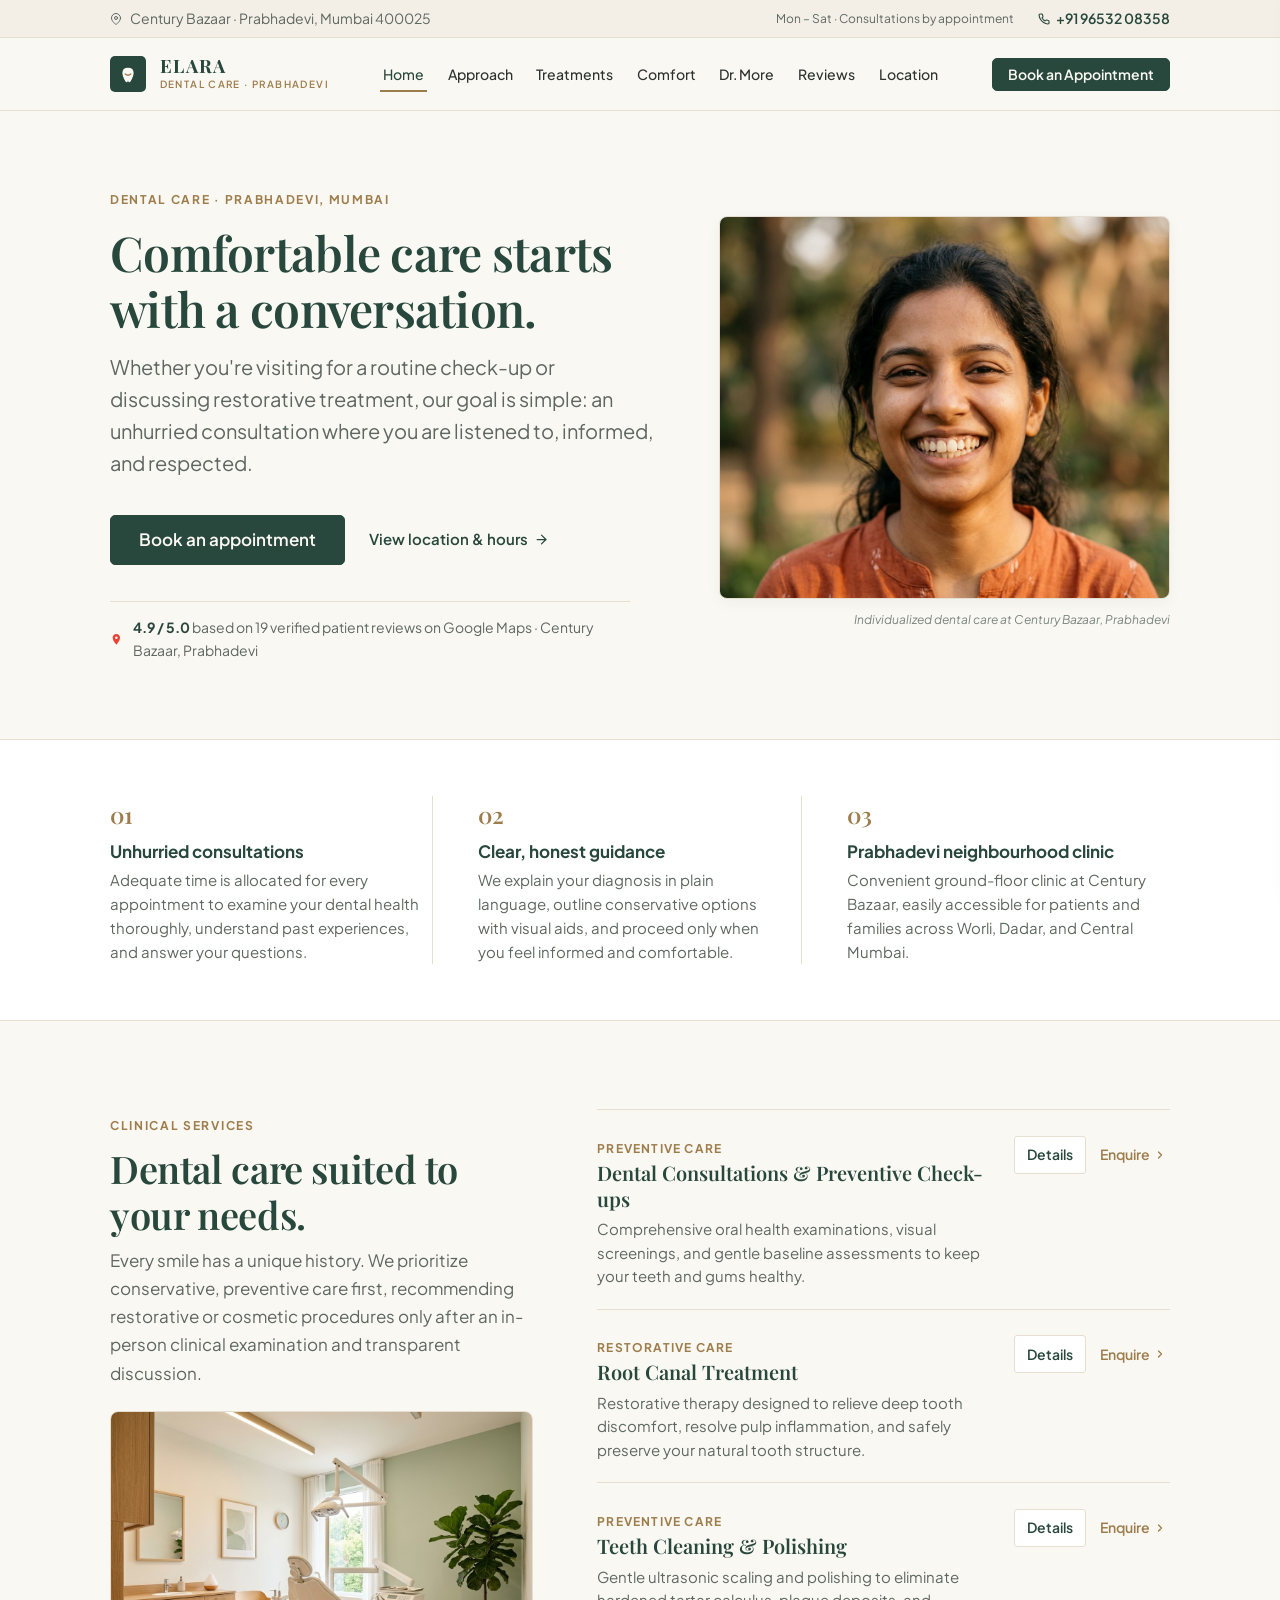
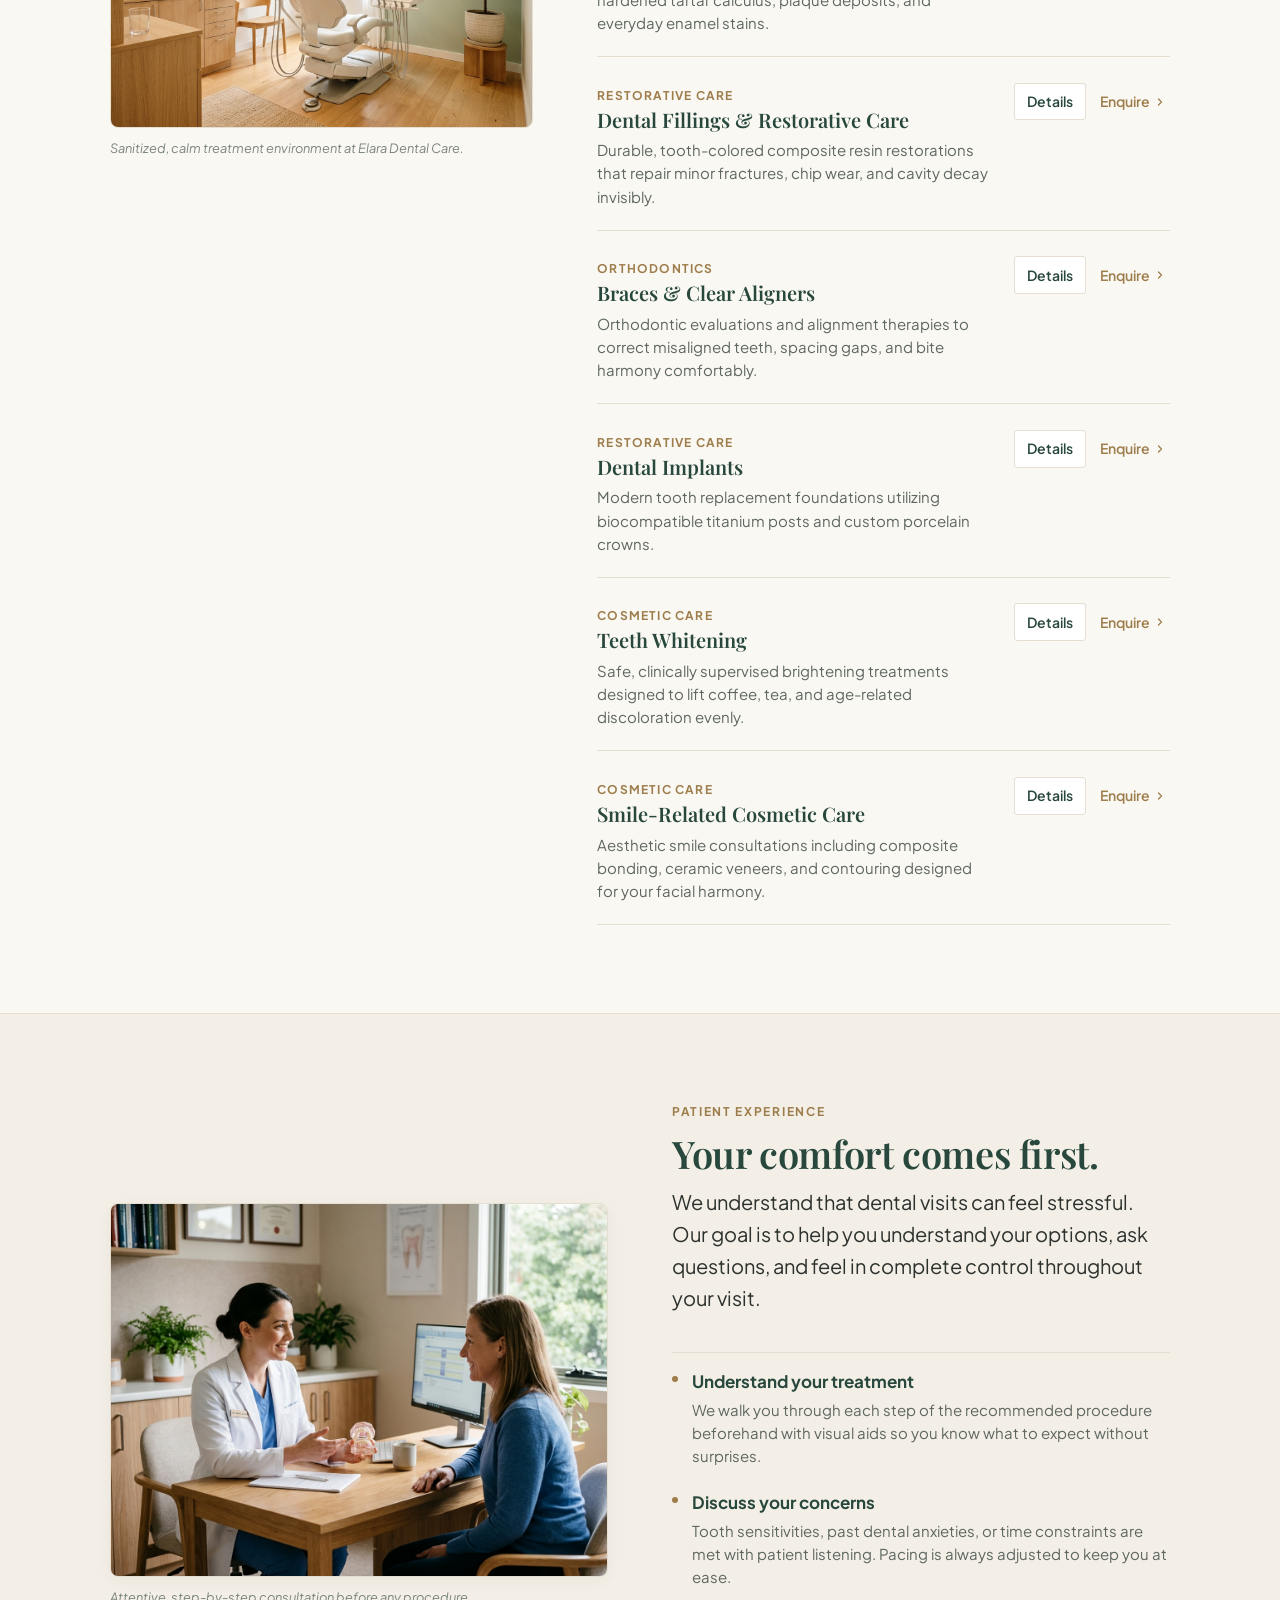
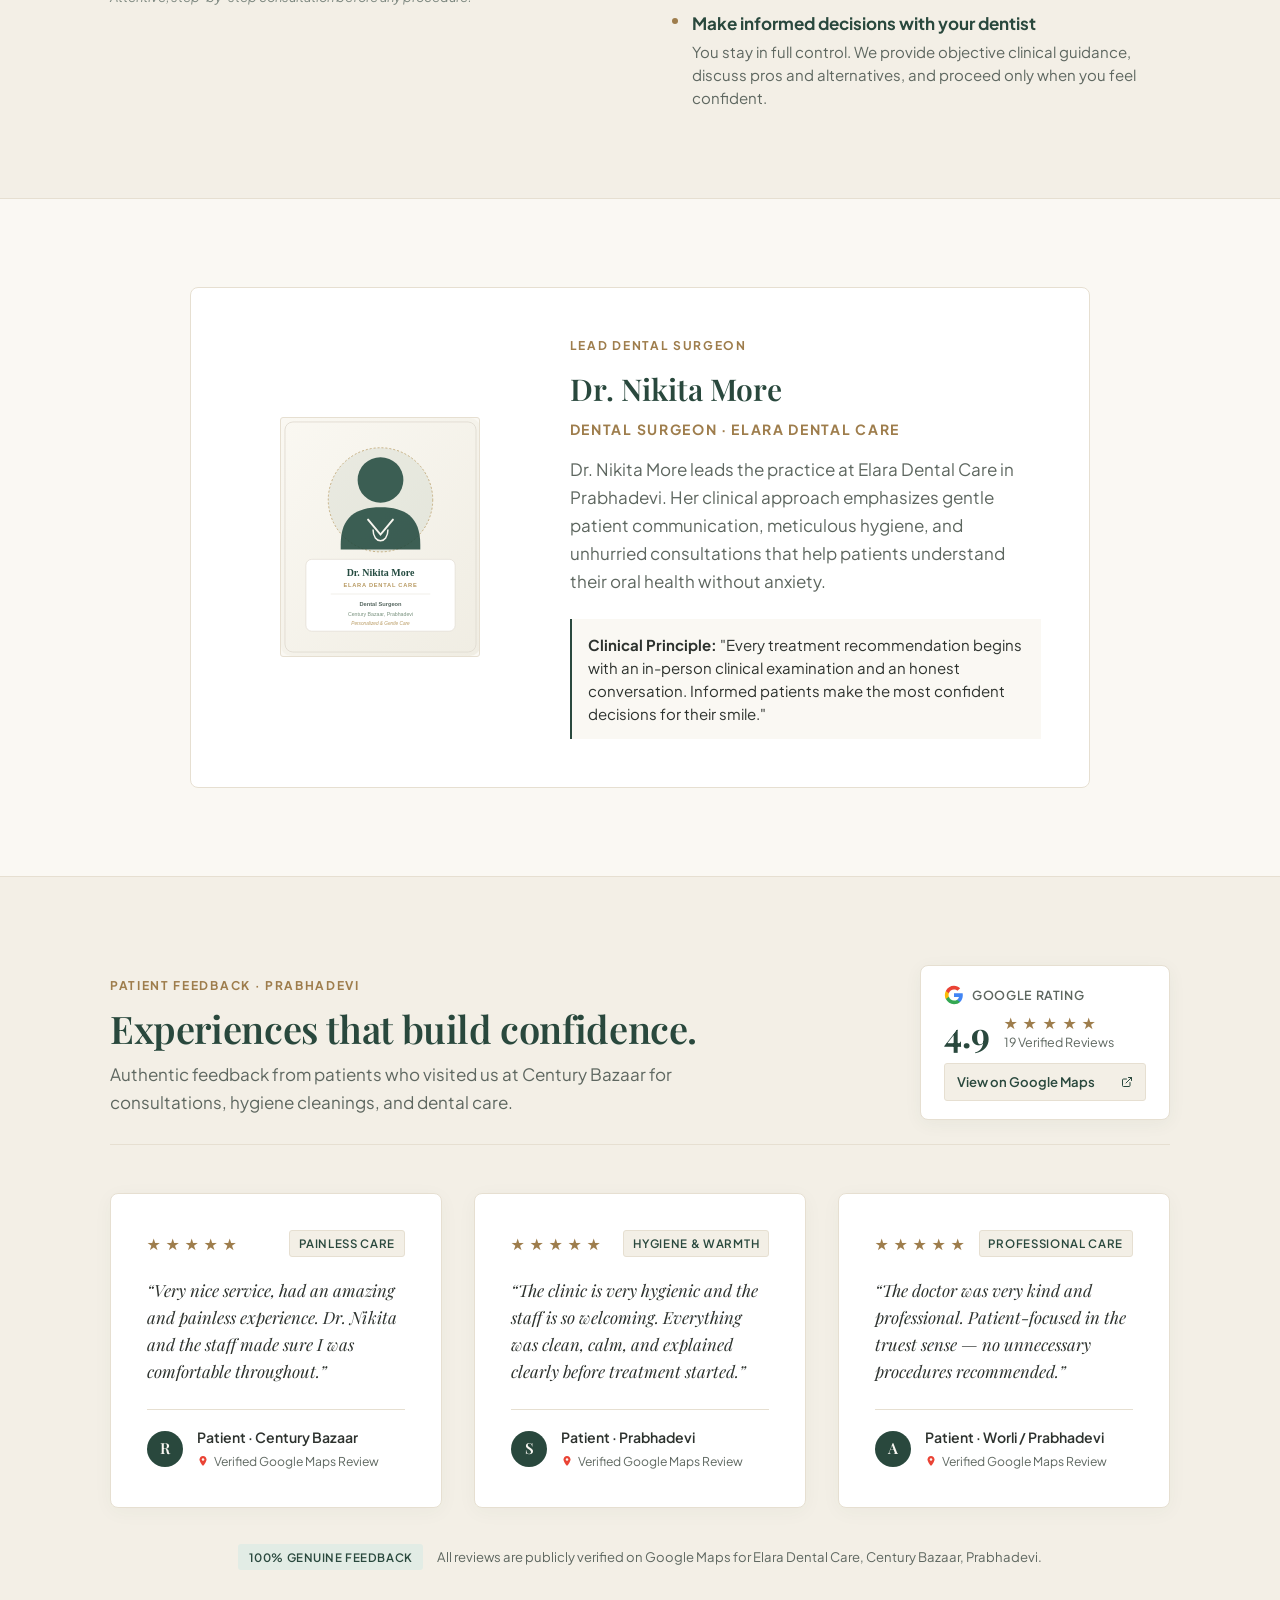
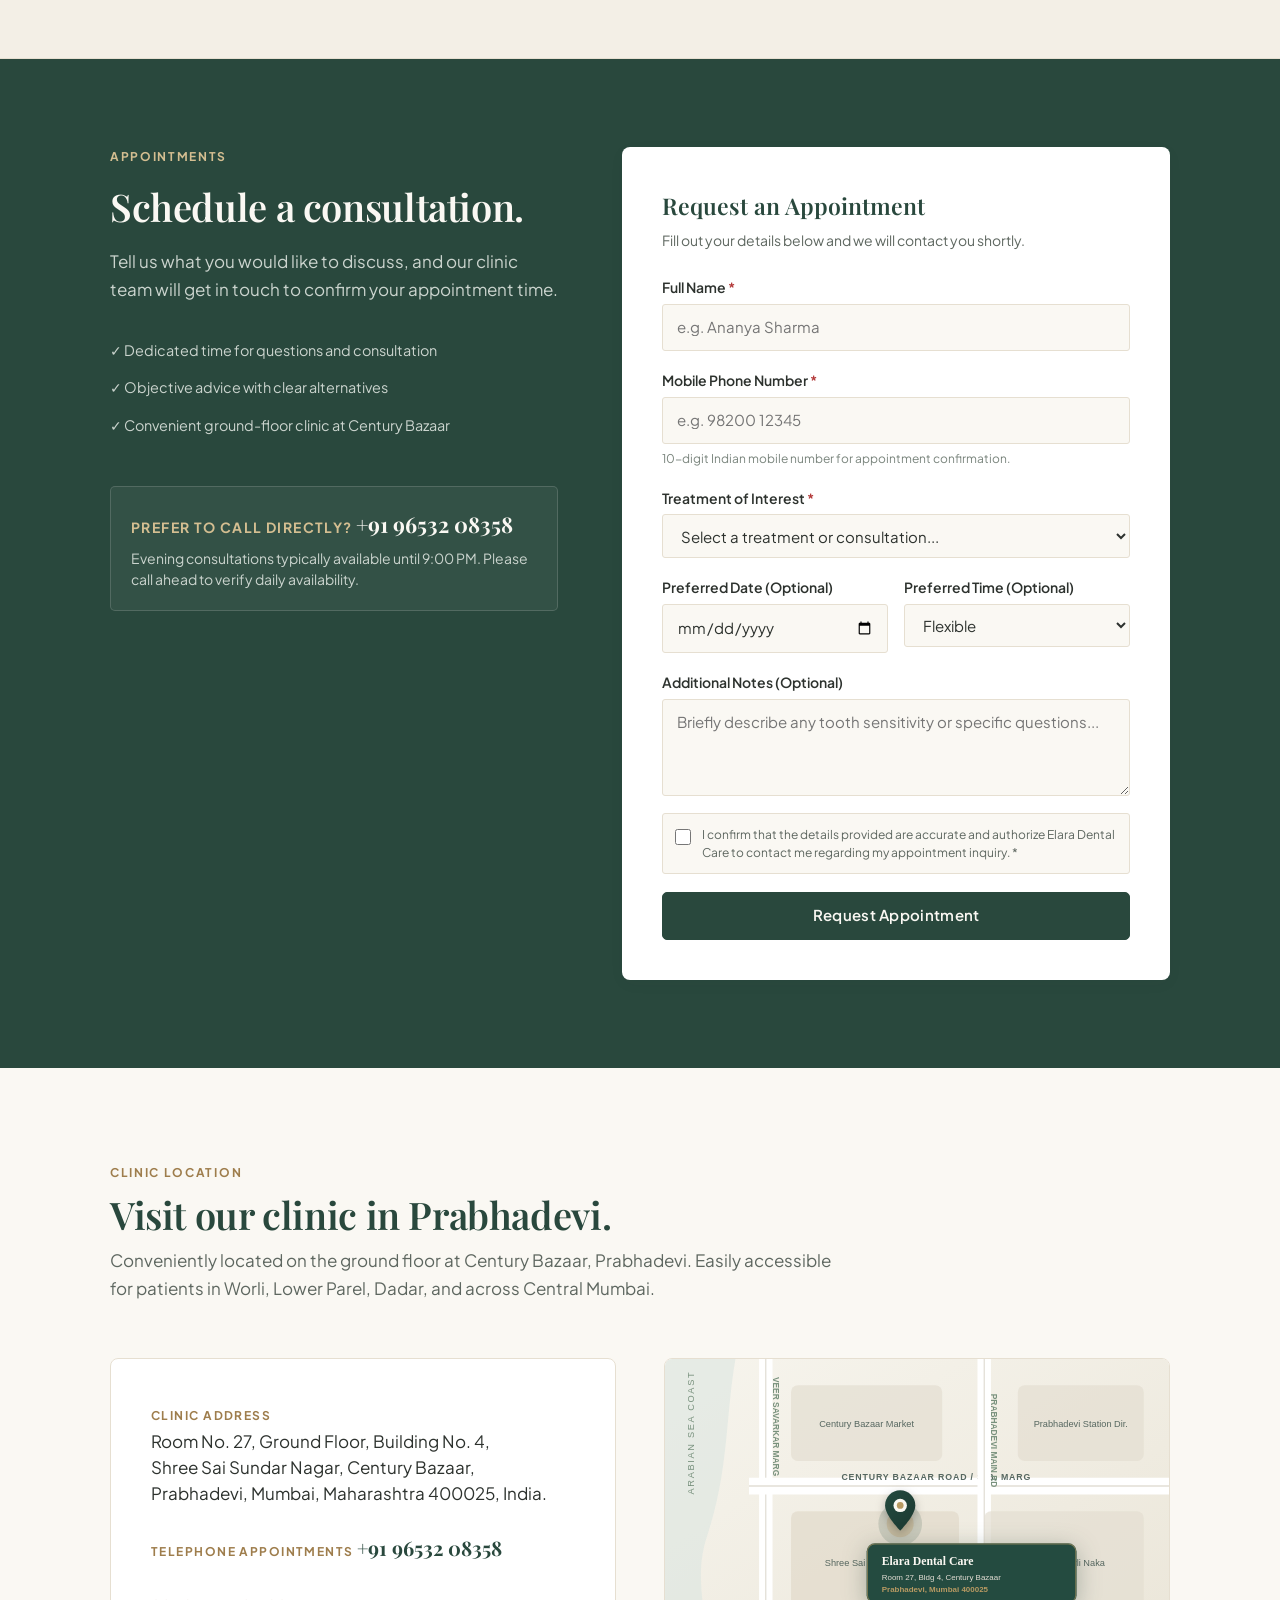
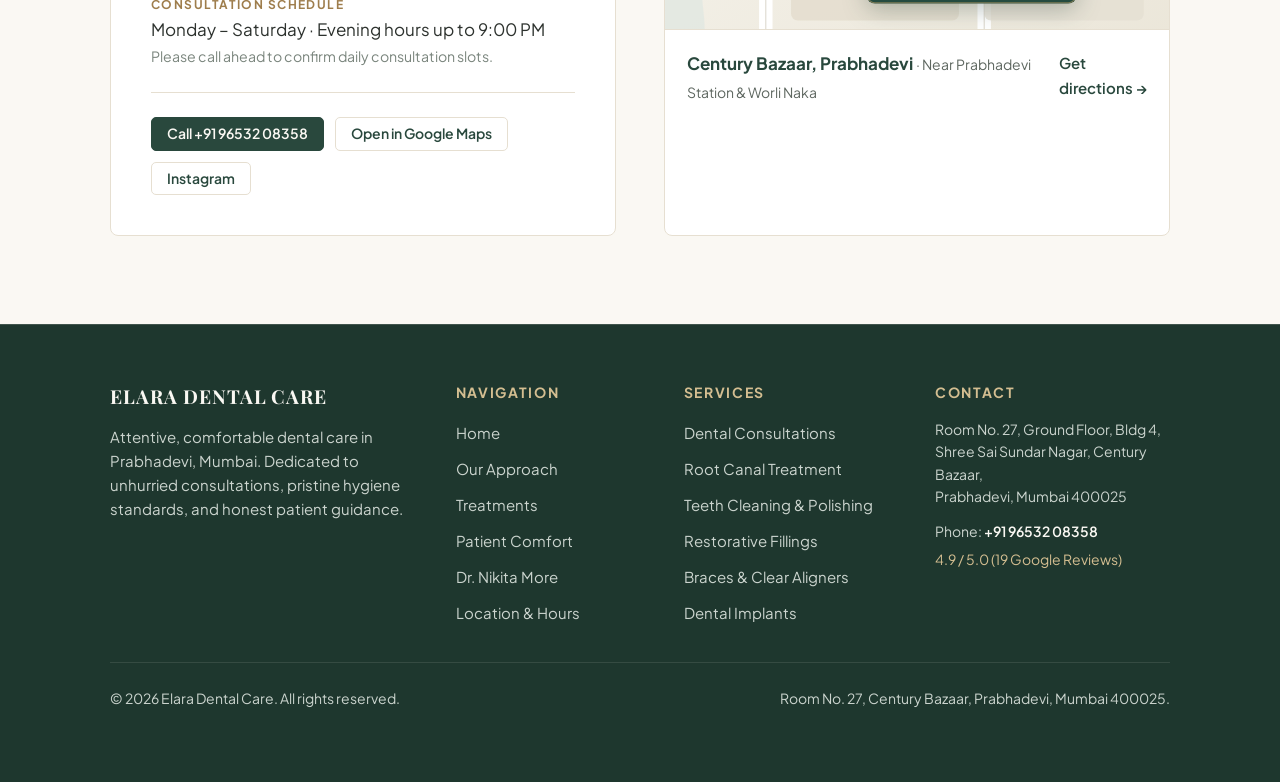
==== commit 0ed24108: "fix(ui): resolve header nav breaking and redesign patient reviews UI" ====
--- a/index.html
+++ b/index.html
@@ -65,64 +65,66 @@
   <a href="#main-content" class="skip-link">Skip to main content</a>
 
   <!-- =========================================================================
-       1. Top Information Strip (Understated, Informative)
-       ========================================================================= -->
-  <div class="top-strip" role="region" aria-label="Clinic hours and contact">
-    <div class="container top-strip-inner">
-      <div class="top-strip-left">
-        <span>Room No. 27, Century Bazaar · Prabhadevi, Mumbai 400025</span>
-      </div>
-      <div class="top-strip-right">
-        <span class="top-strip-status">Mon – Sat · Consultations by appointment</span>
-        <a href="tel:+919653208358" class="top-strip-phone" title="Call Elara Dental Care">
-          <svg width="12" height="12" viewBox="0 0 24 24" fill="none" stroke="currentColor" stroke-width="2.2" stroke-linecap="round" stroke-linejoin="round" aria-hidden="true"><path d="M22 16.92v3a2 2 0 0 1-2.18 2 19.79 19.79 0 0 1-8.63-3.07 19.5 19.5 0 0 1-6-6 19.79 19.79 0 0 1-3.07-8.67A2 2 0 0 1 4.11 2h3a2 2 0 0 1 2 1.72 12.84 12.84 0 0 0 .7 2.81 2 2 0 0 1-.45 2.11L8.09 9.91a16 16 0 0 0 6 6l1.27-1.27a2 2 0 0 1 2.11-.45 12.84 12.84 0 0 0 2.81.7A2 2 0 0 1 22 16.92z"></path></svg>
-          <span>+91 96532 08358</span>
-        </a>
-      </div>
-    </div>
-  </div>
-
-  <!-- =========================================================================
-       2. Sticky Navigation Header
+       1. Sticky Header & Utility Strip (Cohesive, Never Breaking)
        ========================================================================= -->
   <header class="site-header" role="banner">
-    <div class="container navbar">
-      <!-- Brand Wordmark -->
-      <a href="#hero" class="brand-link" aria-label="Elara Dental Care Home">
-        <div class="brand-emblem" aria-hidden="true">
-          <svg width="20" height="20" viewBox="0 0 32 32" fill="none">
-            <path d="M16 6 C10 6 7 9 7 14 C7 19 9.5 24 12 28 C13.5 30 15.5 30 16 26 C16.5 30 18.5 30 20 28 C22.5 24 25 19 25 14 C25 9 22 6 16 6 Z" fill="#FAF8F3"/>
-            <path d="M11.5 16 Q16 20 20.5 16" stroke="#9E7D4C" stroke-width="2" stroke-linecap="round"/>
-          </svg>
-        </div>
-        <div class="brand-text">
-          <span class="brand-name">ELARA</span>
-          <span class="brand-tagline">DENTAL CARE · PRABHADEVI</span>
-        </div>
-      </a>
-
-      <!-- Desktop Nav Links -->
-      <nav class="nav-links" aria-label="Main Navigation">
-        <a href="#hero" class="nav-link active">Home</a>
-        <a href="#philosophy" class="nav-link">Our Approach</a>
-        <a href="#treatments" class="nav-link">Treatments</a>
-        <a href="#comfort" class="nav-link">Patient Comfort</a>
-        <a href="#doctor" class="nav-link">Dr. Nikita More</a>
-        <a href="#reviews" class="nav-link">Reviews</a>
-        <a href="#contact" class="nav-link">Location</a>
-      </nav>
-
-      <!-- Desktop CTA -->
-      <div class="header-cta">
-        <a href="#appointment" class="btn btn-primary btn-sm">Book an Appointment</a>
-      </div>
-
-      <!-- Mobile Hamburger Button -->
-      <button type="button" class="mobile-menu-btn" aria-label="Toggle navigation menu" aria-expanded="false" aria-controls="mobile-nav-drawer">
-        <span></span>
-        <span></span>
-        <span></span>
-      </button>
+    <!-- Top Information Strip (Collapses smoothly on scroll) -->
+    <div class="top-strip" role="region" aria-label="Clinic hours and contact">
+      <div class="container top-strip-inner">
+        <div class="top-strip-left">
+          <svg width="12" height="12" viewBox="0 0 24 24" fill="none" stroke="currentColor" stroke-width="2" stroke-linecap="round" stroke-linejoin="round" aria-hidden="true"><path d="M21 10c0 7-9 13-9 13s-9-6-9-13a9 9 0 0 1 18 0z"></path><circle cx="12" cy="10" r="3"></circle></svg>
+          <span>Century Bazaar &middot; Prabhadevi, Mumbai 400025</span>
+        </div>
+        <div class="top-strip-right">
+          <span class="top-strip-status">Mon &ndash; Sat &middot; Consultations by appointment</span>
+          <a href="tel:+919653208358" class="top-strip-phone" title="Call Elara Dental Care">
+            <svg width="12" height="12" viewBox="0 0 24 24" fill="none" stroke="currentColor" stroke-width="2.2" stroke-linecap="round" stroke-linejoin="round" aria-hidden="true"><path d="M22 16.92v3a2 2 0 0 1-2.18 2 19.79 19.79 0 0 1-8.63-3.07 19.5 19.5 0 0 1-6-6 19.79 19.79 0 0 1-3.07-8.67A2 2 0 0 1 4.11 2h3a2 2 0 0 1 2 1.72 12.84 12.84 0 0 0 .7 2.81 2 2 0 0 1-.45 2.11L8.09 9.91a16 16 0 0 0 6 6l1.27-1.27a2 2 0 0 1 2.11-.45 12.84 12.84 0 0 0 2.81.7A2 2 0 0 1 22 16.92z"></path></svg>
+            <span>+91 96532 08358</span>
+          </a>
+        </div>
+      </div>
+    </div>
+
+    <!-- Main Navigation Bar -->
+    <div class="navbar-wrapper">
+      <div class="container navbar">
+        <!-- Brand Wordmark -->
+        <a href="#hero" class="brand-link" aria-label="Elara Dental Care Home">
+          <div class="brand-emblem" aria-hidden="true">
+            <svg width="20" height="20" viewBox="0 0 32 32" fill="none">
+              <path d="M16 6 C10 6 7 9 7 14 C7 19 9.5 24 12 28 C13.5 30 15.5 30 16 26 C16.5 30 18.5 30 20 28 C22.5 24 25 19 25 14 C25 9 22 6 16 6 Z" fill="#FAF8F3"/>
+              <path d="M11.5 16 Q16 20 20.5 16" stroke="#9E7D4C" stroke-width="2" stroke-linecap="round"/>
+            </svg>
+          </div>
+          <div class="brand-text">
+            <span class="brand-name">ELARA</span>
+            <span class="brand-tagline">DENTAL CARE &middot; PRABHADEVI</span>
+          </div>
+        </a>
+
+        <!-- Desktop Nav Links (Concise labels with nowrap, never wrap) -->
+        <nav class="nav-links" aria-label="Main Navigation">
+          <a href="#hero" class="nav-link active">Home</a>
+          <a href="#philosophy" class="nav-link">Approach</a>
+          <a href="#treatments" class="nav-link">Treatments</a>
+          <a href="#comfort" class="nav-link">Comfort</a>
+          <a href="#doctor" class="nav-link">Dr. More</a>
+          <a href="#reviews" class="nav-link">Reviews</a>
+          <a href="#contact" class="nav-link">Location</a>
+        </nav>
+
+        <!-- Desktop CTA -->
+        <div class="header-cta">
+          <a href="#appointment" class="btn btn-primary btn-sm">Book an Appointment</a>
+        </div>
+
+        <!-- Mobile Hamburger Button -->
+        <button type="button" class="mobile-menu-btn" aria-label="Toggle navigation menu" aria-expanded="false" aria-controls="mobile-nav-drawer">
+          <span></span>
+          <span></span>
+          <span></span>
+        </button>
+      </div>
     </div>
   </header>
 
@@ -496,54 +498,137 @@
     <!-- =======================================================================
          8. Patient Reviews Section (Typographic Quotes)
          ======================================================================= -->
-    <section id="reviews" class="section section-subtle" aria-labelledby="reviews-heading">
+    <section id="reviews" class="section section-subtle reviews-section" aria-labelledby="reviews-heading">
       <div class="container">
+        <!-- Section Header with Official Google Rating Trust Card -->
         <div class="reviews-section-header">
-          <div>
-            <span class="eyebrow">Patient Feedback</span>
+          <div class="reviews-header-left">
+            <span class="eyebrow">PATIENT FEEDBACK &middot; PRABHADEVI</span>
             <h2 id="reviews-heading" class="section-title">Experiences that build confidence.</h2>
             <p class="section-desc">
-              Rated 4.9 / 5.0 based on 19 verified reviews on Google Maps · Century Bazaar, Prabhadevi.
+              Authentic feedback from patients who visited us at Century Bazaar for consultations, hygiene cleanings, and dental care.
             </p>
           </div>
-          <div>
-            <a href="https://www.google.com/maps/search/?api=1&query=Elara+Dental+Care+Room+27+Building+4+Shree+Sai+Sundar+Nagar+Century+Bazaar+Prabhadevi+Mumbai+400025" target="_blank" rel="noopener noreferrer" class="link-inline">
-              <span>Read reviews on Google Maps</span>
-              <svg width="14" height="14" viewBox="0 0 24 24" fill="none" stroke="currentColor" stroke-width="2" stroke-linecap="round" stroke-linejoin="round" aria-hidden="true"><path d="M18 13v6a2 2 0 0 1-2 2H5a2 2 0 0 1-2-2V8a2 2 0 0 1 2-2h6"></path><polyline points="15 3 21 3 21 9"></polyline><line x1="10" y1="14" x2="21" y2="3"></line></svg>
-            </a>
-          </div>
-        </div>
-
+          <div class="reviews-header-right">
+            <div class="google-rating-card" role="region" aria-label="Google Maps Rating">
+              <div class="rating-card-brand">
+                <svg class="google-icon" width="20" height="20" viewBox="0 0 24 24" aria-hidden="true">
+                  <path d="M22.56 12.25c0-.78-.07-1.53-.2-2.25H12v4.26h5.92c-.26 1.37-1.04 2.53-2.21 3.31v2.77h3.57c2.08-1.92 3.28-4.74 3.28-8.09z" fill="#4285F4"/>
+                  <path d="M12 23c2.97 0 5.46-.98 7.28-2.66l-3.57-2.77c-.98.66-2.23 1.06-3.71 1.06-2.86 0-5.29-1.93-6.16-4.53H2.18v2.84C3.99 20.53 7.7 23 12 23z" fill="#34A853"/>
+                  <path d="M5.84 14.09c-.22-.66-.35-1.36-.35-2.09s.13-1.43.35-2.09V7.06H2.18C1.43 8.55 1 10.22 1 12s.43 3.45 1.18 4.94l2.85-2.22.81-.63z" fill="#FBBC05"/>
+                  <path d="M12 5.38c1.62 0 3.06.56 4.21 1.64l3.15-3.15C17.45 2.09 14.97 1 12 1 7.7 1 3.99 3.47 2.18 7.06l3.66 2.84c.87-2.6 3.3-4.52 6.16-4.52z" fill="#EA4335"/>
+                </svg>
+                <span class="rating-brand-label">Google Rating</span>
+              </div>
+              <div class="rating-score-row">
+                <span class="rating-large-num">4.9</span>
+                <div class="rating-stars-column">
+                  <div class="stars-gold-row" aria-label="5 stars">
+                    <span class="star-glyph">★</span>
+                    <span class="star-glyph">★</span>
+                    <span class="star-glyph">★</span>
+                    <span class="star-glyph">★</span>
+                    <span class="star-glyph">★</span>
+                  </div>
+                  <span class="rating-subtitle">19 Verified Reviews</span>
+                </div>
+              </div>
+              <a href="https://www.google.com/maps/search/?api=1&query=Elara+Dental+Care+Room+27+Building+4+Shree+Sai+Sundar+Nagar+Century+Bazaar+Prabhadevi+Mumbai+400025" target="_blank" rel="noopener noreferrer" class="rating-maps-button" title="View Elara Dental Care on Google Maps">
+                <span>View on Google Maps</span>
+                <svg width="12" height="12" viewBox="0 0 24 24" fill="none" stroke="currentColor" stroke-width="2" stroke-linecap="round" stroke-linejoin="round" aria-hidden="true"><path d="M18 13v6a2 2 0 0 1-2 2H5a2 2 0 0 1-2-2V8a2 2 0 0 1 2-2h6"></path><polyline points="15 3 21 3 21 9"></polyline><line x1="10" y1="14" x2="21" y2="3"></line></svg>
+              </a>
+            </div>
+          </div>
+        </div>
+
+        <!-- Editorial Testimonial Cards Grid -->
         <div class="reviews-editorial-grid">
-          <!-- Review 1 -->
-          <div class="review-item">
-            <span class="review-quote-mark" aria-hidden="true">“</span>
-            <p class="review-text">Very nice service, had an amazing and painless experience.</p>
-            <div class="review-author-line">
-              <svg width="13" height="13" viewBox="0 0 24 24" fill="none" aria-hidden="true"><path d="M12 2C8.13 2 5 5.13 5 9c0 5.25 7 13 7 13s7-7.75 7-13c0-3.87-3.13-7-7-7z" fill="#EA4335"/><circle cx="12" cy="9" r="2.5" fill="#FAF8F3"/></svg>
-              <span>Verified Google Maps Review</span>
-            </div>
-          </div>
-
-          <!-- Review 2 -->
-          <div class="review-item">
-            <span class="review-quote-mark" aria-hidden="true">“</span>
-            <p class="review-text">The clinic is very hygienic and the staff is so welcoming.</p>
-            <div class="review-author-line">
-              <svg width="13" height="13" viewBox="0 0 24 24" fill="none" aria-hidden="true"><path d="M12 2C8.13 2 5 5.13 5 9c0 5.25 7 13 7 13s7-7.75 7-13c0-3.87-3.13-7-7-7z" fill="#EA4335"/><circle cx="12" cy="9" r="2.5" fill="#FAF8F3"/></svg>
-              <span>Verified Google Maps Review</span>
-            </div>
-          </div>
-
-          <!-- Review 3 -->
-          <div class="review-item">
-            <span class="review-quote-mark" aria-hidden="true">“</span>
-            <p class="review-text">The doctor was very kind and professional.</p>
-            <div class="review-author-line">
-              <svg width="13" height="13" viewBox="0 0 24 24" fill="none" aria-hidden="true"><path d="M12 2C8.13 2 5 5.13 5 9c0 5.25 7 13 7 13s7-7.75 7-13c0-3.87-3.13-7-7-7z" fill="#EA4335"/><circle cx="12" cy="9" r="2.5" fill="#FAF8F3"/></svg>
-              <span>Verified Google Maps Review</span>
-            </div>
-          </div>
+          <!-- Review Card 1 -->
+          <article class="review-editorial-card">
+            <div class="review-card-head">
+              <div class="review-stars-group" aria-label="5 out of 5 stars">
+                <span class="star-glyph">★</span>
+                <span class="star-glyph">★</span>
+                <span class="star-glyph">★</span>
+                <span class="star-glyph">★</span>
+                <span class="star-glyph">★</span>
+              </div>
+              <span class="review-topic-tag">Painless Care</span>
+            </div>
+            <blockquote class="review-quote-body">
+              &ldquo;Very nice service, had an amazing and painless experience. Dr. Nikita and the staff made sure I was comfortable throughout.&rdquo;
+            </blockquote>
+            <div class="review-author-card">
+              <div class="author-monogram" aria-hidden="true">R</div>
+              <div class="author-info">
+                <span class="author-title">Patient &middot; Century Bazaar</span>
+                <div class="author-verified">
+                  <svg width="12" height="12" viewBox="0 0 24 24" fill="none" aria-hidden="true"><path d="M12 2C8.13 2 5 5.13 5 9c0 5.25 7 13 7 13s7-7.75 7-13c0-3.87-3.13-7-7-7z" fill="#EA4335"/><circle cx="12" cy="9" r="2.5" fill="#FAF8F3"/></svg>
+                  <span>Verified Google Maps Review</span>
+                </div>
+              </div>
+            </div>
+          </article>
+
+          <!-- Review Card 2 -->
+          <article class="review-editorial-card">
+            <div class="review-card-head">
+              <div class="review-stars-group" aria-label="5 out of 5 stars">
+                <span class="star-glyph">★</span>
+                <span class="star-glyph">★</span>
+                <span class="star-glyph">★</span>
+                <span class="star-glyph">★</span>
+                <span class="star-glyph">★</span>
+              </div>
+              <span class="review-topic-tag">Hygiene &amp; Warmth</span>
+            </div>
+            <blockquote class="review-quote-body">
+              &ldquo;The clinic is very hygienic and the staff is so welcoming. Everything was clean, calm, and explained clearly before treatment started.&rdquo;
+            </blockquote>
+            <div class="review-author-card">
+              <div class="author-monogram" aria-hidden="true">S</div>
+              <div class="author-info">
+                <span class="author-title">Patient &middot; Prabhadevi</span>
+                <div class="author-verified">
+                  <svg width="12" height="12" viewBox="0 0 24 24" fill="none" aria-hidden="true"><path d="M12 2C8.13 2 5 5.13 5 9c0 5.25 7 13 7 13s7-7.75 7-13c0-3.87-3.13-7-7-7z" fill="#EA4335"/><circle cx="12" cy="9" r="2.5" fill="#FAF8F3"/></svg>
+                  <span>Verified Google Maps Review</span>
+                </div>
+              </div>
+            </div>
+          </article>
+
+          <!-- Review Card 3 -->
+          <article class="review-editorial-card">
+            <div class="review-card-head">
+              <div class="review-stars-group" aria-label="5 out of 5 stars">
+                <span class="star-glyph">★</span>
+                <span class="star-glyph">★</span>
+                <span class="star-glyph">★</span>
+                <span class="star-glyph">★</span>
+                <span class="star-glyph">★</span>
+              </div>
+              <span class="review-topic-tag">Professional Care</span>
+            </div>
+            <blockquote class="review-quote-body">
+              &ldquo;The doctor was very kind and professional. Patient-focused in the truest sense &mdash; no unnecessary procedures recommended.&rdquo;
+            </blockquote>
+            <div class="review-author-card">
+              <div class="author-monogram" aria-hidden="true">A</div>
+              <div class="author-info">
+                <span class="author-title">Patient &middot; Worli / Prabhadevi</span>
+                <div class="author-verified">
+                  <svg width="12" height="12" viewBox="0 0 24 24" fill="none" aria-hidden="true"><path d="M12 2C8.13 2 5 5.13 5 9c0 5.25 7 13 7 13s7-7.75 7-13c0-3.87-3.13-7-7-7z" fill="#EA4335"/><circle cx="12" cy="9" r="2.5" fill="#FAF8F3"/></svg>
+                  <span>Verified Google Maps Review</span>
+                </div>
+              </div>
+            </div>
+          </article>
+        </div>
+
+        <!-- Understated Trust Footnote -->
+        <div class="reviews-footer-note">
+          <span class="reviews-note-pill">100% Genuine Feedback</span>
+          <p>All reviews are publicly verified on Google Maps for Elara Dental Care, Century Bazaar, Prabhadevi.</p>
         </div>
       </div>
     </section>
--- a/css/style.css
+++ b/css/style.css
@@ -294,6 +294,7 @@
   font-size: var(--text-xs);
   color: var(--color-text-muted);
   padding: 0.45rem 0;
+  transition: max-height 0.35s cubic-bezier(0.16, 1, 0.3, 1), opacity 0.25s ease, padding 0.35s ease;
 }
 
 .top-strip-inner {
@@ -321,6 +322,7 @@
   display: flex;
   align-items: center;
   gap: 0.35rem;
+  text-decoration: none;
 }
 .top-strip-phone:hover {
   color: var(--color-brass);
@@ -340,16 +342,34 @@
   top: 0;
   width: 100%;
   z-index: 1000;
-  background-color: rgba(250, 248, 243, 0.96);
+  background-color: rgba(250, 248, 243, 0.98);
   backdrop-filter: blur(8px);
   -webkit-backdrop-filter: blur(8px);
   border-bottom: 1px solid var(--color-border);
   transition: background-color var(--transition-base), box-shadow var(--transition-base);
 }
 
+.site-header .top-strip {
+  max-height: 42px;
+  overflow: hidden;
+}
+
+/* When scrolled down, top strip seamlessly collapses so only sleek navbar sticks */
 .site-header.is-scrolled {
   background-color: rgba(255, 255, 255, 0.98);
-  box-shadow: var(--shadow-subtle);
+  box-shadow: 0 2px 14px rgba(41, 72, 61, 0.06);
+}
+
+.site-header.is-scrolled .top-strip {
+  max-height: 0;
+  opacity: 0;
+  padding-top: 0;
+  padding-bottom: 0;
+  border-bottom: none;
+}
+
+.navbar-wrapper {
+  width: 100%;
 }
 
 .navbar {
@@ -357,6 +377,7 @@
   align-items: center;
   justify-content: space-between;
   height: var(--header-height);
+  gap: 1rem;
 }
 
 /* Brand Wordmark */
@@ -364,16 +385,19 @@
   display: flex;
   align-items: center;
   gap: 0.85rem;
+  text-decoration: none;
+  flex-shrink: 0;
 }
 
 .brand-emblem {
-  width: 34px;
-  height: 34px;
-  background: var(--color-primary);
-  border-radius: var(--radius-xs);
+  width: 36px;
+  height: 36px;
+  border-radius: var(--radius-sm);
+  background-color: var(--color-primary);
   display: flex;
   align-items: center;
   justify-content: center;
+  color: #FAF8F3;
   flex-shrink: 0;
 }
 
@@ -386,33 +410,38 @@
   font-family: var(--font-serif);
   font-size: 1.15rem;
   font-weight: 700;
-  letter-spacing: 0.06em;
+  letter-spacing: 0.08em;
   color: var(--color-primary);
   line-height: 1.1;
 }
 
 .brand-tagline {
-  font-size: 0.65rem;
-  font-weight: 600;
-  letter-spacing: 0.16em;
+  font-family: var(--font-sans);
+  font-size: 0.62rem;
+  font-weight: 600;
+  letter-spacing: 0.14em;
+  color: var(--color-brass);
   text-transform: uppercase;
-  color: var(--color-brass);
-  line-height: 1.2;
-}
-
-/* Nav links */
+}
+
+/* Nav links - Never wrap, smooth spacing */
 .nav-links {
   display: flex;
   align-items: center;
-  gap: var(--space-md);
+  gap: clamp(0.65rem, 1.35vw, 1.35rem);
+  flex-shrink: 0;
 }
 
 .nav-link {
-  font-size: var(--text-sm);
+  font-size: 0.88rem;
   font-weight: 500;
   color: var(--color-text);
-  padding: 0.35rem 0;
+  padding: 0.4rem 0.2rem;
   position: relative;
+  text-decoration: none;
+  white-space: nowrap;
+  flex-shrink: 0;
+  transition: color var(--transition-base);
 }
 
 .nav-link:hover,
@@ -426,7 +455,7 @@
   bottom: 0;
   left: 0;
   width: 100%;
-  height: 1.5px;
+  height: 2px;
   background-color: var(--color-brass);
 }
 
@@ -970,63 +999,242 @@
 }
 
 /* --------------------------------------------------------------------------
-   10. Patient Reviews Section (Typographic Quotes)
+   10. Patient Reviews Section (Editorial Cards & Google Trust Card)
    -------------------------------------------------------------------------- */
+.reviews-section {
+  background-color: var(--color-bg-subtle);
+}
+
 .reviews-section-header {
   display: flex;
-  align-items: flex-end;
+  align-items: center;
   justify-content: space-between;
   flex-wrap: wrap;
-  gap: var(--space-md);
-  margin-bottom: var(--space-xl);
-  padding-bottom: var(--space-sm);
+  gap: 2rem;
+  margin-bottom: clamp(2rem, 4vw, 3rem);
+  padding-bottom: 1.5rem;
   border-bottom: 1px solid var(--color-border);
 }
 
+.reviews-header-left {
+  flex: 1 1 500px;
+  max-width: 680px;
+}
+
+.reviews-header-right {
+  flex-shrink: 0;
+}
+
+.google-rating-card {
+  background-color: #FFFFFF;
+  border: 1px solid var(--color-border);
+  border-radius: var(--radius-md);
+  padding: 1.15rem 1.45rem;
+  box-shadow: 0 4px 18px rgba(41, 72, 61, 0.05);
+  display: flex;
+  flex-direction: column;
+  gap: 0.6rem;
+  min-width: 250px;
+}
+
+.rating-card-brand {
+  display: flex;
+  align-items: center;
+  gap: 0.5rem;
+}
+
+.rating-brand-label {
+  font-size: 0.78rem;
+  font-weight: 600;
+  letter-spacing: 0.05em;
+  text-transform: uppercase;
+  color: var(--color-text-muted);
+}
+
+.rating-score-row {
+  display: flex;
+  align-items: center;
+  gap: 0.85rem;
+}
+
+.rating-large-num {
+  font-family: var(--font-serif);
+  font-size: 2.15rem;
+  font-weight: 700;
+  line-height: 1;
+  color: var(--color-primary);
+}
+
+.rating-stars-column {
+  display: flex;
+  flex-direction: column;
+  gap: 0.15rem;
+}
+
+.stars-gold-row {
+  color: var(--color-brass);
+  font-size: 0.95rem;
+  letter-spacing: 0.12em;
+  line-height: 1;
+}
+
+.rating-subtitle {
+  font-size: 0.78rem;
+  color: var(--color-text-muted);
+}
+
+.rating-maps-button {
+  display: inline-flex;
+  align-items: center;
+  justify-content: space-between;
+  gap: 0.5rem;
+  font-size: 0.82rem;
+  font-weight: 600;
+  color: var(--color-primary);
+  padding: 0.45rem 0.75rem;
+  background-color: var(--color-bg-subtle);
+  border: 1px solid var(--color-border);
+  border-radius: var(--radius-xs);
+  text-decoration: none;
+  transition: all var(--transition-base);
+}
+
+.rating-maps-button:hover {
+  background-color: var(--color-primary);
+  color: #FAF8F3;
+  border-color: var(--color-primary);
+}
+
+/* Editorial Review Cards Grid */
 .reviews-editorial-grid {
   display: grid;
   grid-template-columns: repeat(3, 1fr);
-  gap: clamp(1.5rem, 3.5vw, 2.5rem);
-}
-
-.review-item {
-  display: flex;
-  flex-direction: column;
-  position: relative;
-}
-
-.review-quote-mark {
-  font-family: var(--font-serif);
-  font-size: 2.5rem;
+  gap: clamp(1.25rem, 2.5vw, 2rem);
+}
+
+.review-editorial-card {
+  background-color: #FFFFFF;
+  border: 1px solid var(--color-border);
+  border-radius: var(--radius-md);
+  padding: clamp(1.5rem, 3vw, 2.25rem);
+  display: flex;
+  flex-direction: column;
+  justify-content: space-between;
+  box-shadow: 0 4px 20px rgba(41, 72, 61, 0.04);
+  transition: transform var(--transition-base), box-shadow var(--transition-base), border-color var(--transition-base);
+}
+
+.review-editorial-card:hover {
+  transform: translateY(-3px);
+  box-shadow: 0 10px 28px rgba(41, 72, 61, 0.08);
+  border-color: var(--color-stone-dark);
+}
+
+.review-card-head {
+  display: flex;
+  align-items: center;
+  justify-content: space-between;
+  margin-bottom: 1.25rem;
+}
+
+.review-stars-group {
   color: var(--color-brass);
+  font-size: 0.95rem;
+  letter-spacing: 0.1em;
   line-height: 1;
-  margin-bottom: 0.2rem;
-  opacity: 0.6;
-}
-
-.review-text {
+}
+
+.review-topic-tag {
+  font-size: 0.72rem;
+  font-weight: 600;
+  text-transform: uppercase;
+  letter-spacing: 0.06em;
+  color: var(--color-primary);
+  background-color: var(--color-bg-subtle);
+  border: 1px solid var(--color-border);
+  padding: 0.2rem 0.55rem;
+  border-radius: var(--radius-xs);
+}
+
+.review-quote-body {
   font-family: var(--font-serif);
   font-size: 1.05rem;
   font-style: italic;
   color: var(--color-text);
   line-height: 1.6;
-  margin-bottom: var(--space-md);
+  margin: 0 0 1.5rem 0;
   flex-grow: 1;
 }
 
-.review-author-line {
-  font-size: var(--text-xs);
+.review-author-card {
+  display: flex;
+  align-items: center;
+  gap: 0.85rem;
+  padding-top: 1rem;
+  border-top: 1px solid var(--color-border);
+}
+
+.author-monogram {
+  width: 36px;
+  height: 36px;
+  border-radius: 50%;
+  background-color: var(--color-primary);
+  color: #FAF8F3;
+  font-family: var(--font-serif);
+  font-weight: 600;
+  font-size: 0.95rem;
+  display: flex;
+  align-items: center;
+  justify-content: center;
+  flex-shrink: 0;
+}
+
+.author-info {
+  display: flex;
+  flex-direction: column;
+  gap: 0.15rem;
+}
+
+.author-title {
+  font-size: 0.88rem;
+  font-weight: 600;
+  color: var(--color-text);
+}
+
+.author-verified {
+  font-size: 0.76rem;
   color: var(--color-text-muted);
-  display: flex;
+  display: inline-flex;
   align-items: center;
   gap: 0.35rem;
-  padding-top: 0.5rem;
-  border-top: 1px solid var(--color-border);
-}
-
-.review-author-line svg {
-  color: #EA4335;
+}
+
+.author-verified svg {
   flex-shrink: 0;
+}
+
+.reviews-footer-note {
+  margin-top: 2.25rem;
+  display: flex;
+  align-items: center;
+  justify-content: center;
+  gap: 0.85rem;
+  font-size: 0.82rem;
+  color: var(--color-text-muted);
+  text-align: center;
+  flex-wrap: wrap;
+}
+
+.reviews-note-pill {
+  display: inline-block;
+  font-size: 0.72rem;
+  font-weight: 600;
+  text-transform: uppercase;
+  letter-spacing: 0.05em;
+  background-color: #E2ECE5;
+  color: var(--color-primary);
+  padding: 0.2rem 0.65rem;
+  border-radius: var(--radius-xs);
 }
 
 /* --------------------------------------------------------------------------
@@ -1630,6 +1838,23 @@
    -------------------------------------------------------------------------- */
 /* Tablet & Medium Screens (<= 1024px) */
 @media (max-width: 1024px) {
+  .site-header .top-strip {
+    display: none;
+  }
+
+  .nav-links,
+  .header-cta {
+    display: none;
+  }
+
+  .mobile-menu-btn {
+    display: flex;
+  }
+
+  .mobile-action-bar {
+    display: block;
+  }
+
   .hero-grid {
     grid-template-columns: 1fr;
     gap: var(--space-lg);
@@ -1681,6 +1906,12 @@
     text-align: left;
   }
 
+  .reviews-section-header {
+    flex-direction: column;
+    align-items: flex-start;
+    gap: 1.5rem;
+  }
+
   .reviews-editorial-grid {
     grid-template-columns: 1fr;
   }
@@ -1700,23 +1931,6 @@
 
 /* Tablet Portrait & Mobile (<= 768px) */
 @media (max-width: 768px) {
-  .top-strip {
-    display: none;
-  }
-
-  .nav-links,
-  .header-cta {
-    display: none;
-  }
-
-  .mobile-menu-btn {
-    display: flex;
-  }
-
-  .mobile-action-bar {
-    display: block;
-  }
-
   .treatment-row {
     flex-direction: column;
     gap: var(--space-xs);
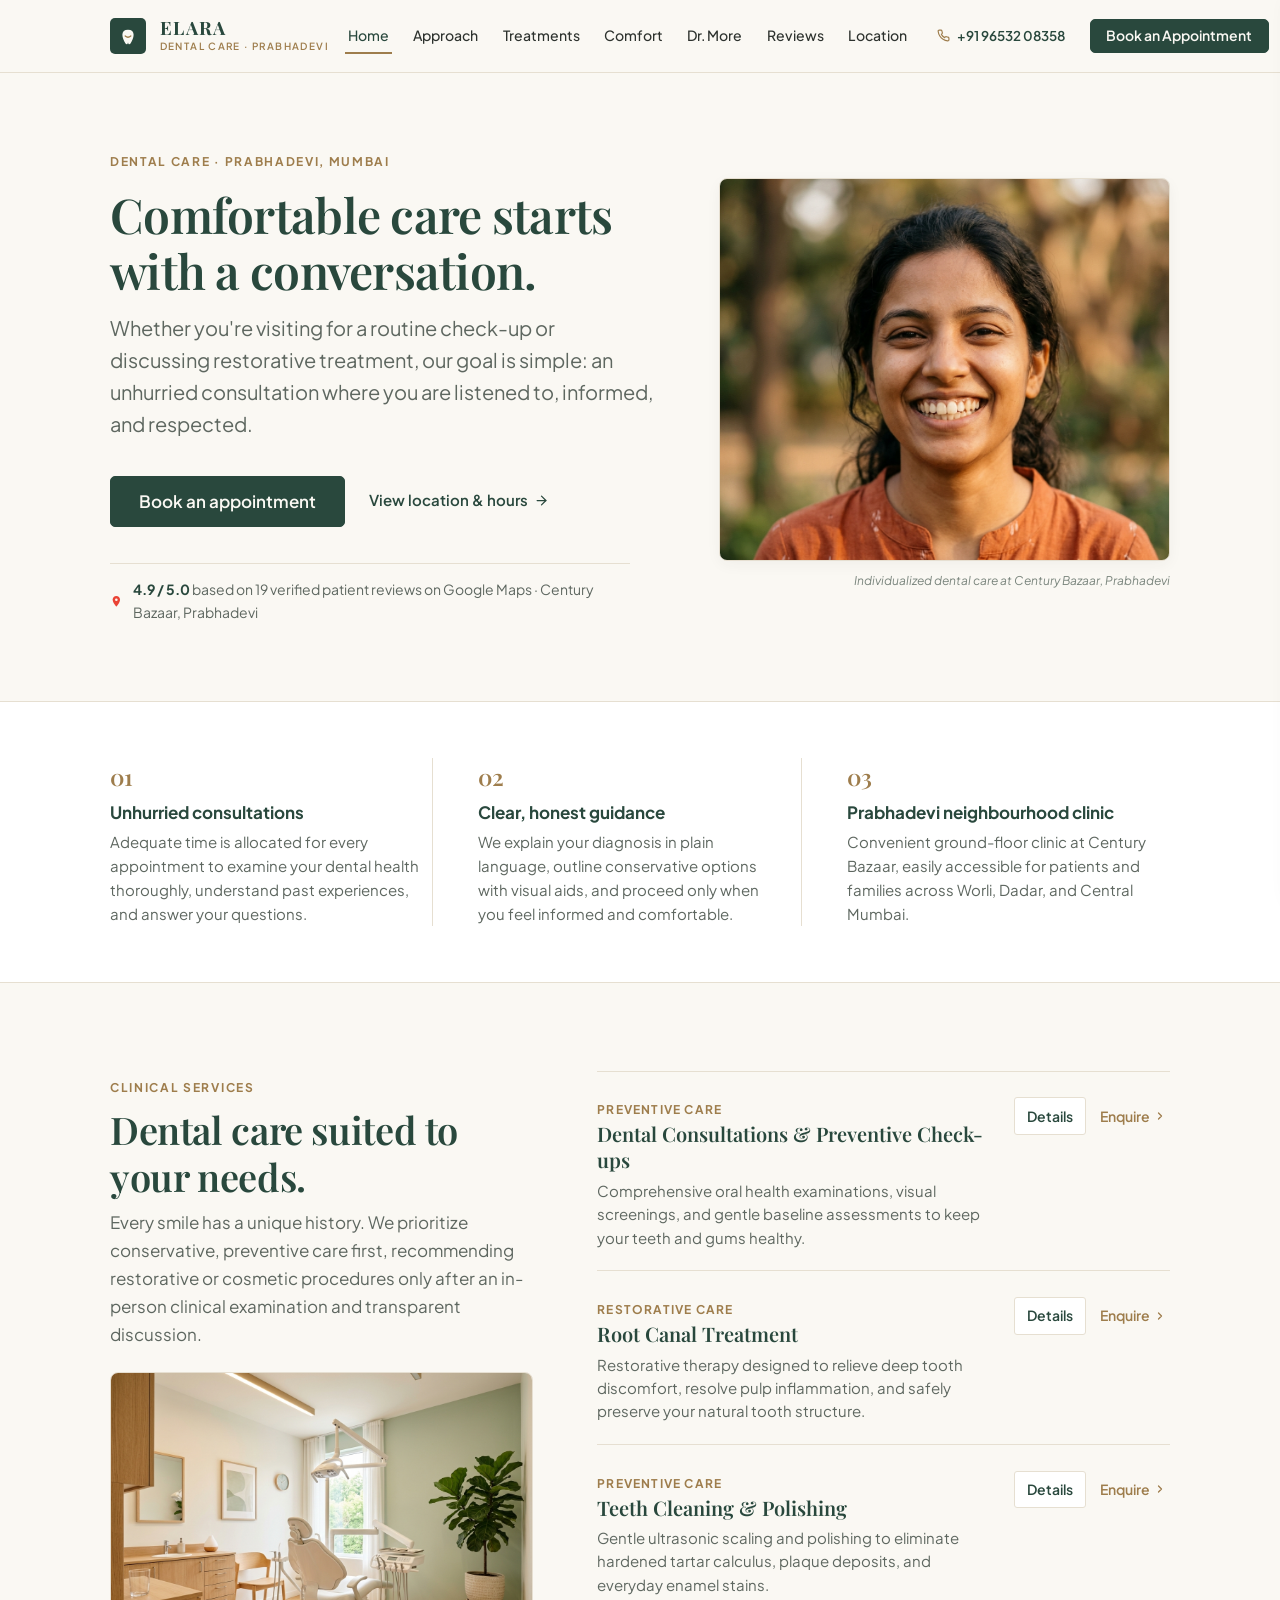
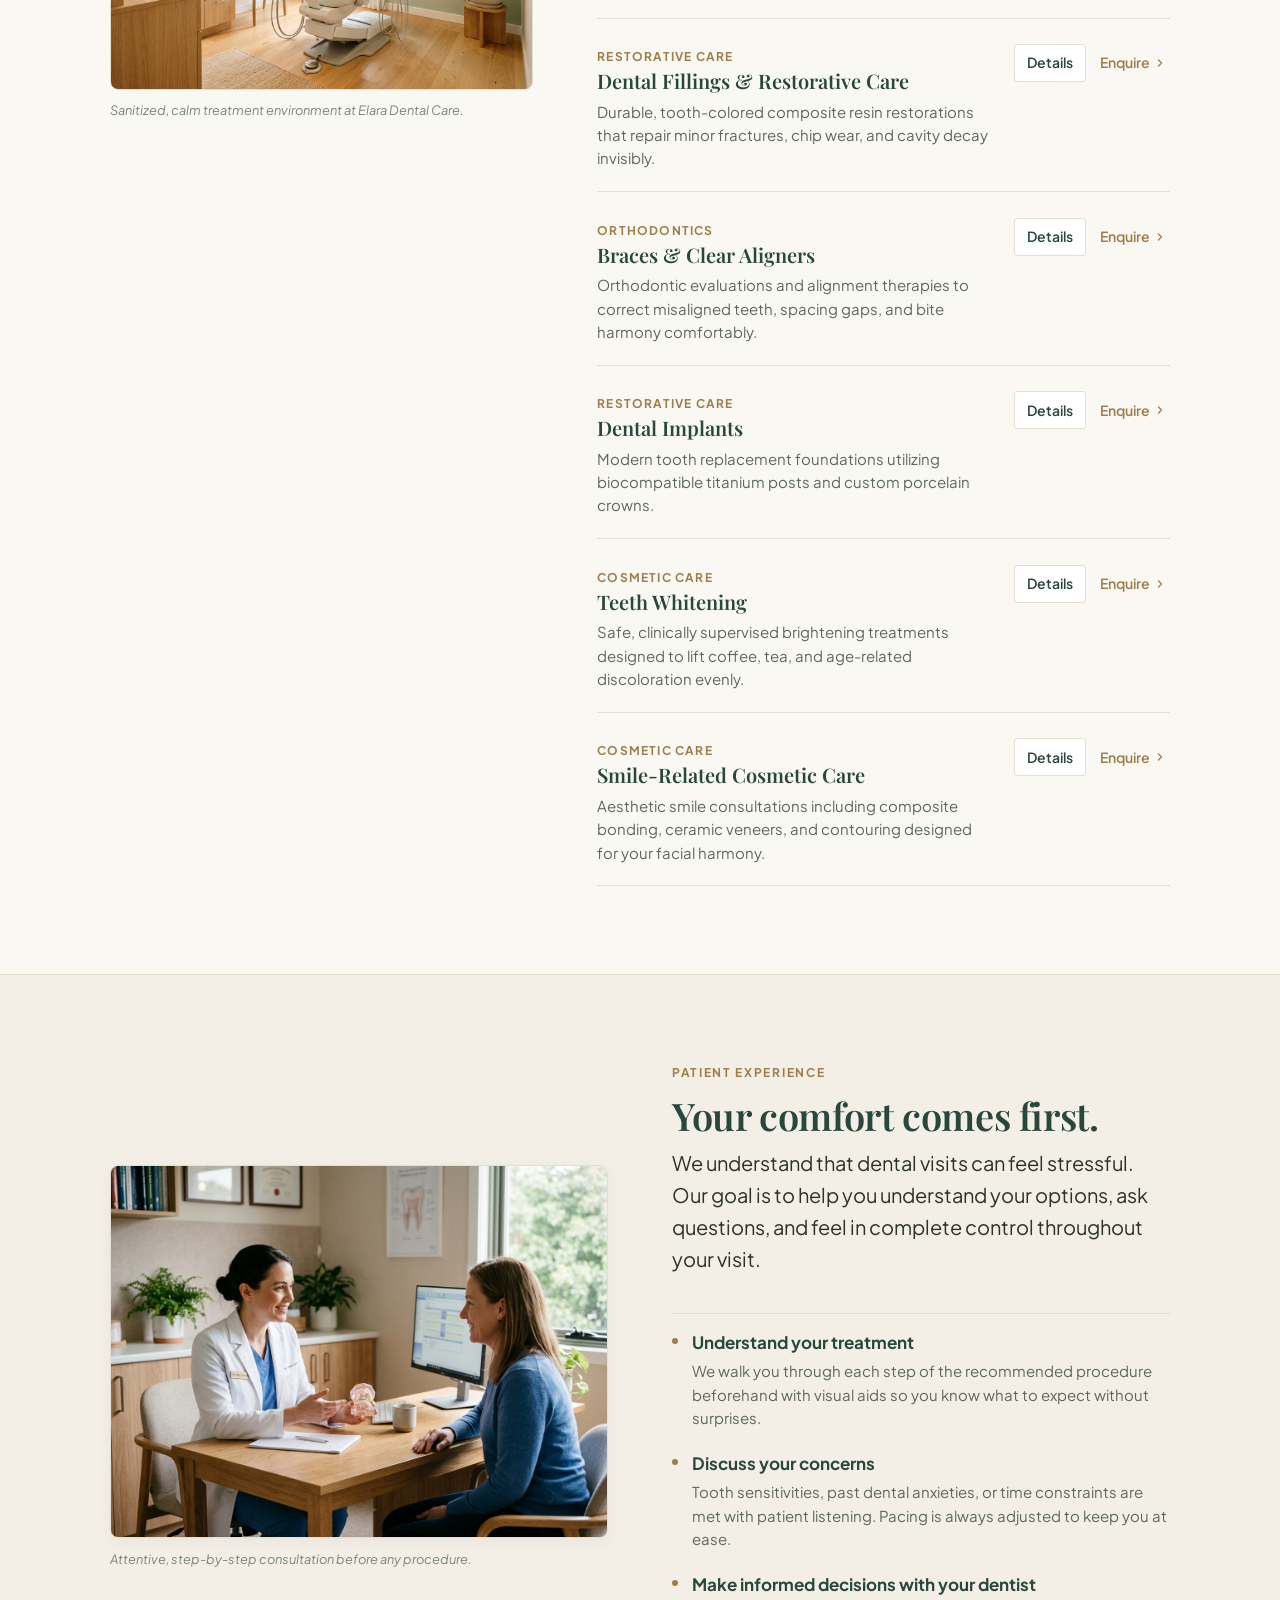
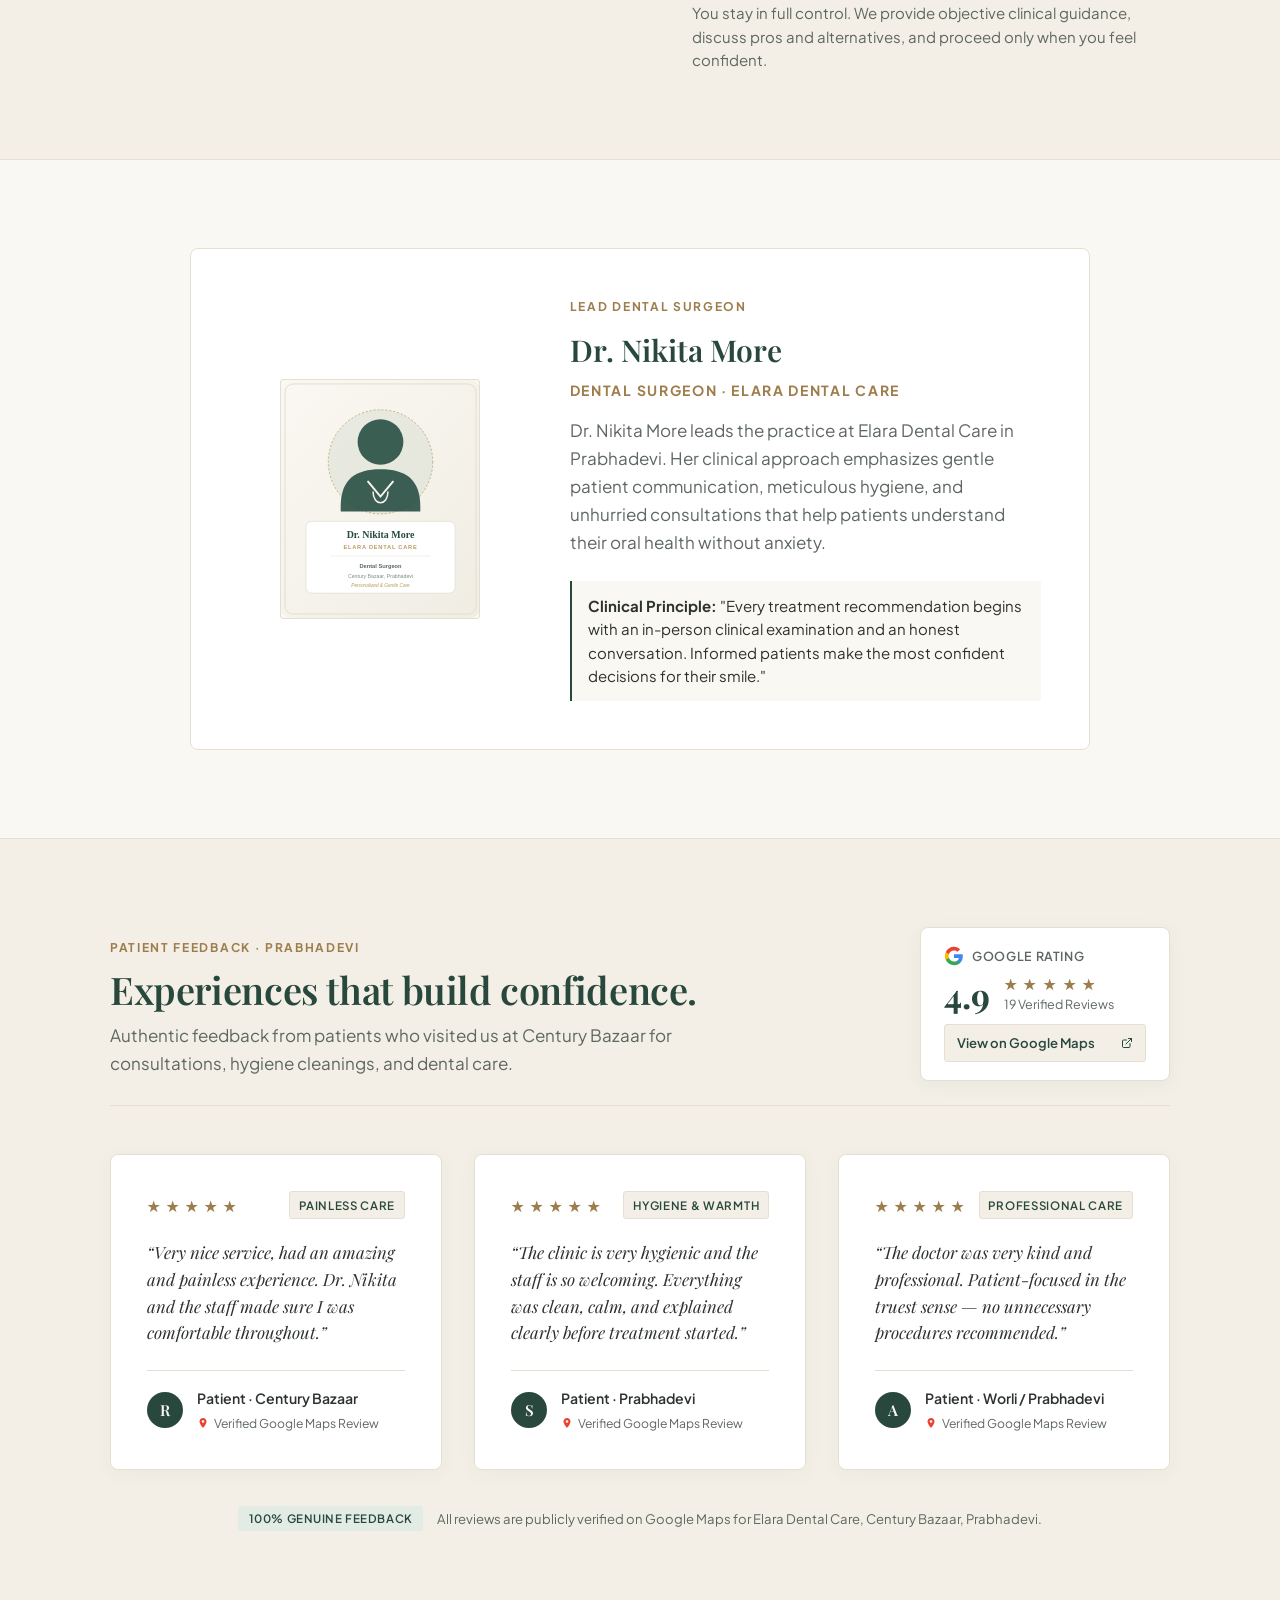
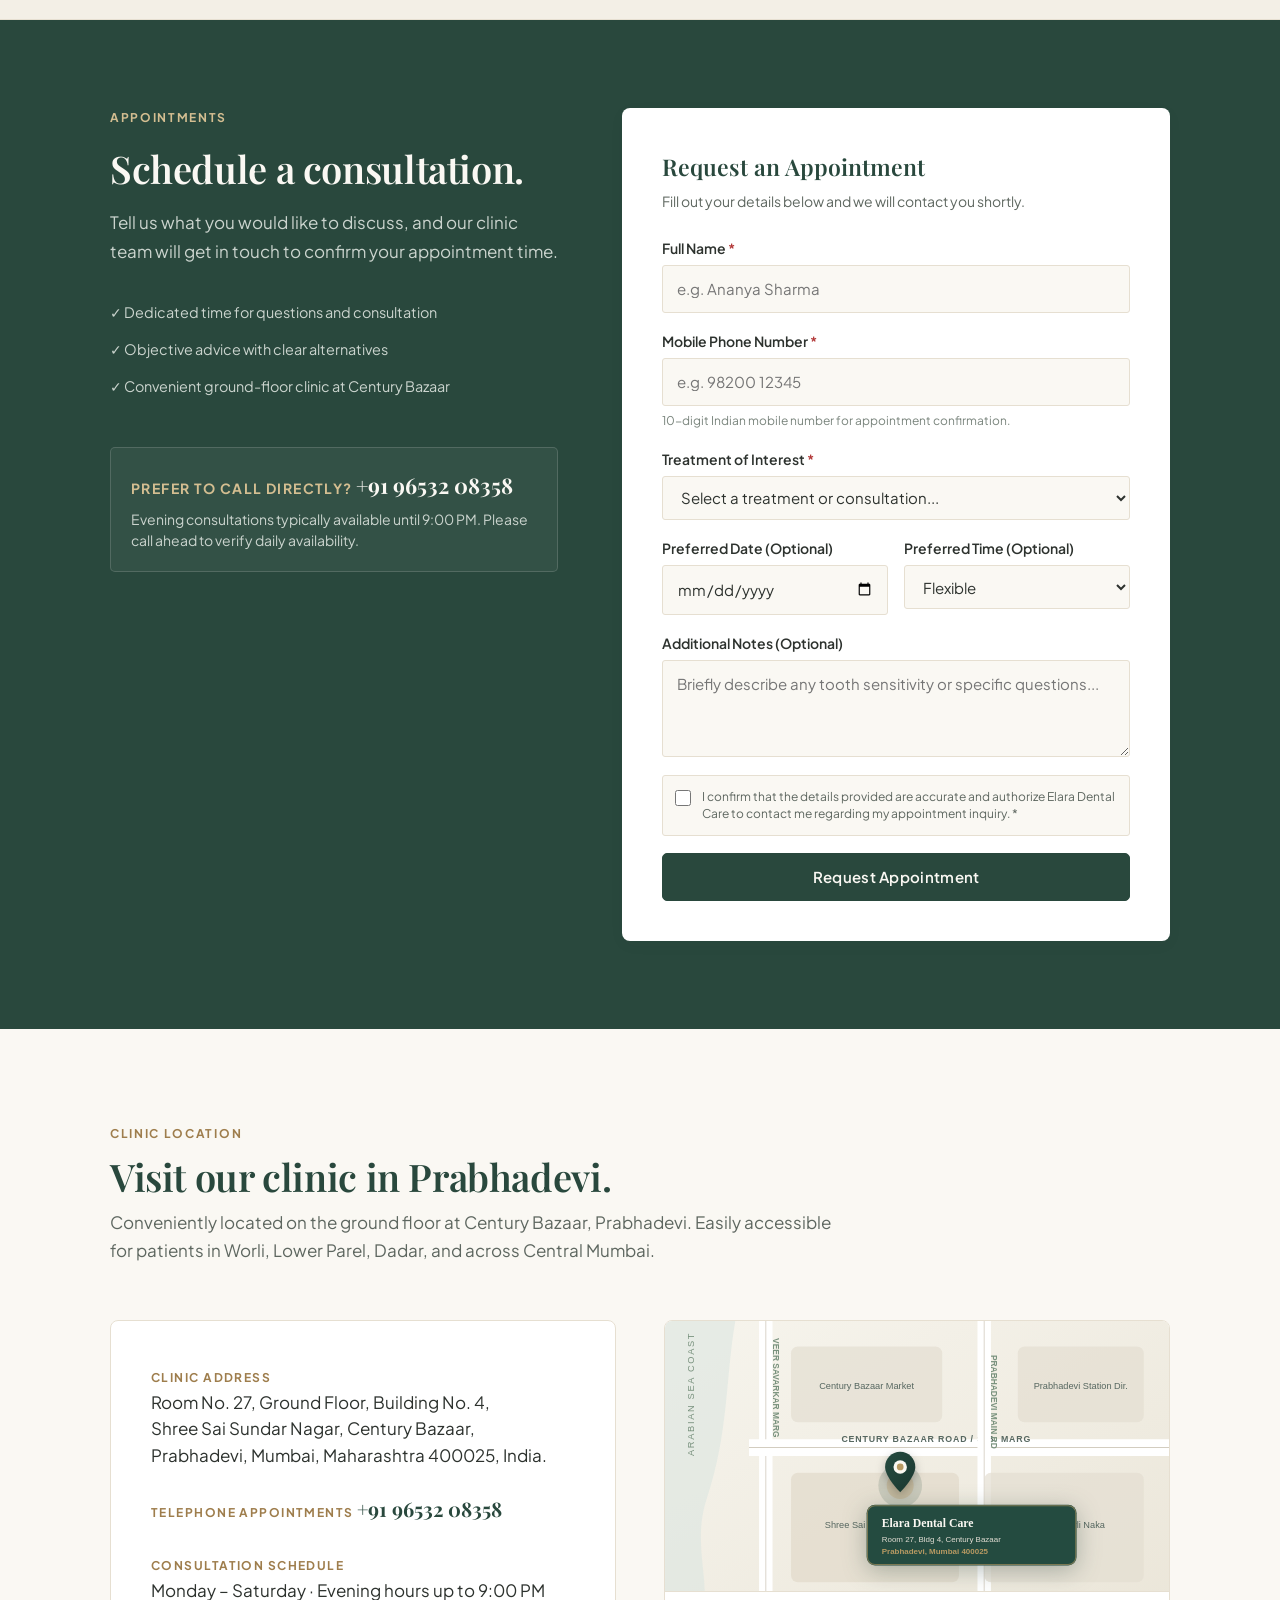
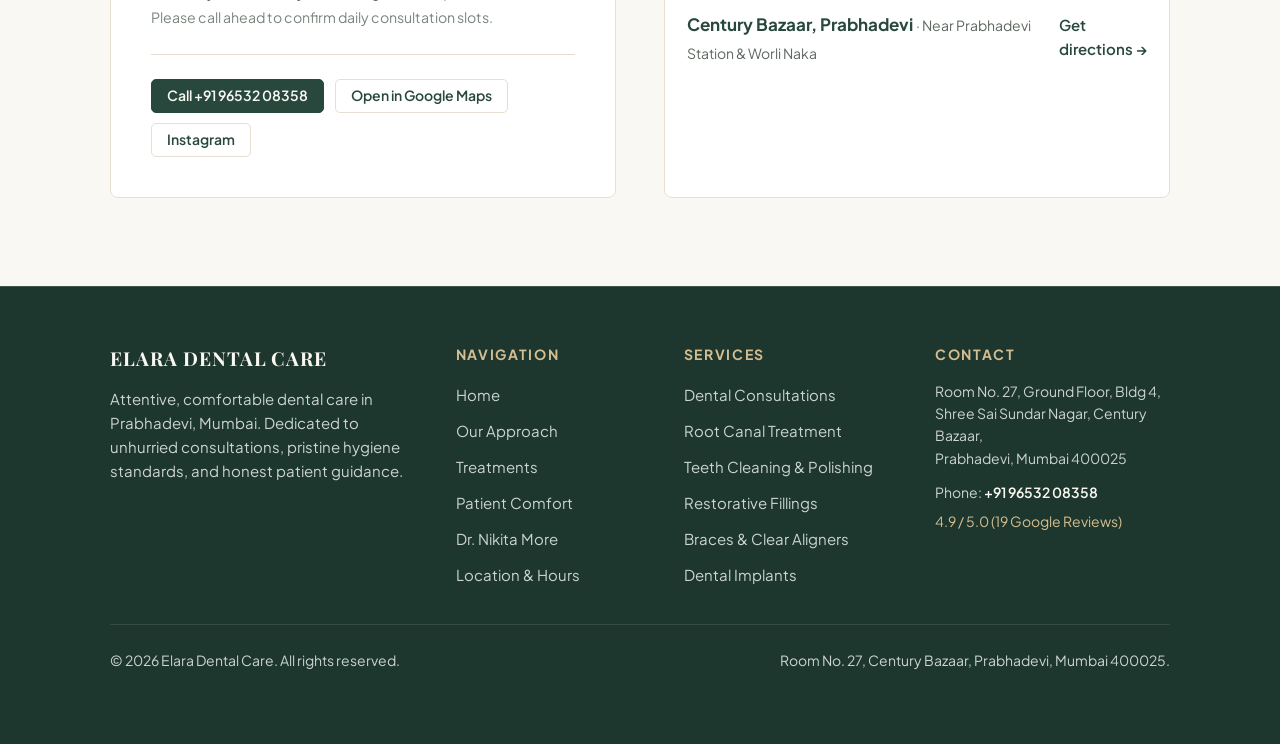
==== commit 27469733: "feat(header): implement Option 1 clean single-tier editorial header" ====
--- a/index.html
+++ b/index.html
@@ -68,63 +68,49 @@
        1. Sticky Header & Utility Strip (Cohesive, Never Breaking)
        ========================================================================= -->
   <header class="site-header" role="banner">
-    <!-- Top Information Strip (Collapses smoothly on scroll) -->
-    <div class="top-strip" role="region" aria-label="Clinic hours and contact">
-      <div class="container top-strip-inner">
-        <div class="top-strip-left">
-          <svg width="12" height="12" viewBox="0 0 24 24" fill="none" stroke="currentColor" stroke-width="2" stroke-linecap="round" stroke-linejoin="round" aria-hidden="true"><path d="M21 10c0 7-9 13-9 13s-9-6-9-13a9 9 0 0 1 18 0z"></path><circle cx="12" cy="10" r="3"></circle></svg>
-          <span>Century Bazaar &middot; Prabhadevi, Mumbai 400025</span>
-        </div>
-        <div class="top-strip-right">
-          <span class="top-strip-status">Mon &ndash; Sat &middot; Consultations by appointment</span>
-          <a href="tel:+919653208358" class="top-strip-phone" title="Call Elara Dental Care">
-            <svg width="12" height="12" viewBox="0 0 24 24" fill="none" stroke="currentColor" stroke-width="2.2" stroke-linecap="round" stroke-linejoin="round" aria-hidden="true"><path d="M22 16.92v3a2 2 0 0 1-2.18 2 19.79 19.79 0 0 1-8.63-3.07 19.5 19.5 0 0 1-6-6 19.79 19.79 0 0 1-3.07-8.67A2 2 0 0 1 4.11 2h3a2 2 0 0 1 2 1.72 12.84 12.84 0 0 0 .7 2.81 2 2 0 0 1-.45 2.11L8.09 9.91a16 16 0 0 0 6 6l1.27-1.27a2 2 0 0 1 2.11-.45 12.84 12.84 0 0 0 2.81.7A2 2 0 0 1 22 16.92z"></path></svg>
-            <span>+91 96532 08358</span>
-          </a>
-        </div>
-      </div>
-    </div>
-
-    <!-- Main Navigation Bar -->
-    <div class="navbar-wrapper">
-      <div class="container navbar">
-        <!-- Brand Wordmark -->
-        <a href="#hero" class="brand-link" aria-label="Elara Dental Care Home">
-          <div class="brand-emblem" aria-hidden="true">
-            <svg width="20" height="20" viewBox="0 0 32 32" fill="none">
-              <path d="M16 6 C10 6 7 9 7 14 C7 19 9.5 24 12 28 C13.5 30 15.5 30 16 26 C16.5 30 18.5 30 20 28 C22.5 24 25 19 25 14 C25 9 22 6 16 6 Z" fill="#FAF8F3"/>
-              <path d="M11.5 16 Q16 20 20.5 16" stroke="#9E7D4C" stroke-width="2" stroke-linecap="round"/>
-            </svg>
-          </div>
-          <div class="brand-text">
-            <span class="brand-name">ELARA</span>
-            <span class="brand-tagline">DENTAL CARE &middot; PRABHADEVI</span>
-          </div>
+    <div class="container navbar">
+      <!-- Brand Wordmark -->
+      <a href="#hero" class="brand-link" aria-label="Elara Dental Care Home">
+        <div class="brand-emblem" aria-hidden="true">
+          <svg width="20" height="20" viewBox="0 0 32 32" fill="none">
+            <path d="M16 6 C10 6 7 9 7 14 C7 19 9.5 24 12 28 C13.5 30 15.5 30 16 26 C16.5 30 18.5 30 20 28 C22.5 24 25 19 25 14 C25 9 22 6 16 6 Z" fill="#FAF8F3"/>
+            <path d="M11.5 16 Q16 20 20.5 16" stroke="#9E7D4C" stroke-width="2" stroke-linecap="round"/>
+          </svg>
+        </div>
+        <div class="brand-text">
+          <span class="brand-name">ELARA</span>
+          <span class="brand-tagline">DENTAL CARE &middot; PRABHADEVI</span>
+        </div>
+      </a>
+
+      <!-- Desktop Nav Links (Clean single-line, zero wrap) -->
+      <nav class="nav-links" aria-label="Main Navigation">
+        <a href="#hero" class="nav-link active">Home</a>
+        <a href="#philosophy" class="nav-link">Approach</a>
+        <a href="#treatments" class="nav-link">Treatments</a>
+        <a href="#comfort" class="nav-link">Comfort</a>
+        <a href="#doctor" class="nav-link">Dr. More</a>
+        <a href="#reviews" class="nav-link">Reviews</a>
+        <a href="#contact" class="nav-link">Location</a>
+      </nav>
+
+      <!-- Desktop Header Actions: Phone link + Appointment CTA -->
+      <div class="header-actions">
+        <a href="tel:+919653208358" class="header-phone-link" title="Call Elara Dental Care">
+          <svg width="13" height="13" viewBox="0 0 24 24" fill="none" stroke="currentColor" stroke-width="2.2" stroke-linecap="round" stroke-linejoin="round" aria-hidden="true">
+            <path d="M22 16.92v3a2 2 0 0 1-2.18 2 19.79 19.79 0 0 1-8.63-3.07 19.5 19.5 0 0 1-6-6 19.79 19.79 0 0 1-3.07-8.67A2 2 0 0 1 4.11 2h3a2 2 0 0 1 2 1.72 12.84 12.84 0 0 0 .7 2.81 2 2 0 0 1-.45 2.11L8.09 9.91a16 16 0 0 0 6 6l1.27-1.27a2 2 0 0 1 2.11-.45 12.84 12.84 0 0 0 2.81.7A2 2 0 0 1 22 16.92z"></path>
+          </svg>
+          <span class="phone-text">+91 96532 08358</span>
         </a>
-
-        <!-- Desktop Nav Links (Concise labels with nowrap, never wrap) -->
-        <nav class="nav-links" aria-label="Main Navigation">
-          <a href="#hero" class="nav-link active">Home</a>
-          <a href="#philosophy" class="nav-link">Approach</a>
-          <a href="#treatments" class="nav-link">Treatments</a>
-          <a href="#comfort" class="nav-link">Comfort</a>
-          <a href="#doctor" class="nav-link">Dr. More</a>
-          <a href="#reviews" class="nav-link">Reviews</a>
-          <a href="#contact" class="nav-link">Location</a>
-        </nav>
-
-        <!-- Desktop CTA -->
-        <div class="header-cta">
-          <a href="#appointment" class="btn btn-primary btn-sm">Book an Appointment</a>
-        </div>
-
-        <!-- Mobile Hamburger Button -->
-        <button type="button" class="mobile-menu-btn" aria-label="Toggle navigation menu" aria-expanded="false" aria-controls="mobile-nav-drawer">
-          <span></span>
-          <span></span>
-          <span></span>
-        </button>
-      </div>
+        <a href="#appointment" class="btn btn-primary btn-sm">Book an Appointment</a>
+      </div>
+
+      <!-- Mobile Hamburger Button -->
+      <button type="button" class="mobile-menu-btn" aria-label="Toggle navigation menu" aria-expanded="false" aria-controls="mobile-nav-drawer">
+        <span></span>
+        <span></span>
+        <span></span>
+      </button>
     </div>
   </header>
 
--- a/css/style.css
+++ b/css/style.css
@@ -287,56 +287,9 @@
 /* --------------------------------------------------------------------------
    4. Header & Navigation (Quiet, Dignified)
    -------------------------------------------------------------------------- */
-/* Top Information Strip */
-.top-strip {
-  background-color: var(--color-bg-subtle);
-  border-bottom: 1px solid var(--color-border);
-  font-size: var(--text-xs);
-  color: var(--color-text-muted);
-  padding: 0.45rem 0;
-  transition: max-height 0.35s cubic-bezier(0.16, 1, 0.3, 1), opacity 0.25s ease, padding 0.35s ease;
-}
-
-.top-strip-inner {
-  display: flex;
-  align-items: center;
-  justify-content: space-between;
-  gap: var(--space-md);
-}
-
-.top-strip-left {
-  display: flex;
-  align-items: center;
-  gap: 0.5rem;
-}
-
-.top-strip-right {
-  display: flex;
-  align-items: center;
-  gap: var(--space-md);
-}
-
-.top-strip-phone {
-  font-weight: 600;
-  color: var(--color-primary);
-  display: flex;
-  align-items: center;
-  gap: 0.35rem;
-  text-decoration: none;
-}
-.top-strip-phone:hover {
-  color: var(--color-brass);
-}
-
-.top-strip-status {
-  font-size: var(--text-2xs);
-  color: var(--color-text-muted);
-  display: inline-flex;
-  align-items: center;
-  gap: 0.3rem;
-}
-
-/* Main Navbar */
+/* --------------------------------------------------------------------------
+   4. Header & Navigation (Clean Single-Tier Editorial Header)
+   -------------------------------------------------------------------------- */
 .site-header {
   position: sticky;
   top: 0;
@@ -349,27 +302,9 @@
   transition: background-color var(--transition-base), box-shadow var(--transition-base);
 }
 
-.site-header .top-strip {
-  max-height: 42px;
-  overflow: hidden;
-}
-
-/* When scrolled down, top strip seamlessly collapses so only sleek navbar sticks */
 .site-header.is-scrolled {
   background-color: rgba(255, 255, 255, 0.98);
   box-shadow: 0 2px 14px rgba(41, 72, 61, 0.06);
-}
-
-.site-header.is-scrolled .top-strip {
-  max-height: 0;
-  opacity: 0;
-  padding-top: 0;
-  padding-bottom: 0;
-  border-bottom: none;
-}
-
-.navbar-wrapper {
-  width: 100%;
 }
 
 .navbar {
@@ -424,11 +359,11 @@
   text-transform: uppercase;
 }
 
-/* Nav links - Never wrap, smooth spacing */
+/* Nav links - Never wrap, clean editorial typography */
 .nav-links {
   display: flex;
   align-items: center;
-  gap: clamp(0.65rem, 1.35vw, 1.35rem);
+  gap: clamp(0.75rem, 1.4vw, 1.4rem);
   flex-shrink: 0;
 }
 
@@ -459,7 +394,53 @@
   background-color: var(--color-brass);
 }
 
-.header-cta {
+/* Header Actions (Phone link + Appointment button) */
+.header-actions {
+  display: flex;
+  align-items: center;
+  gap: clamp(0.6rem, 1.2vw, 1rem);
+  flex-shrink: 0;
+}
+
+.header-phone-link {
+  display: inline-flex;
+  align-items: center;
+  gap: 0.4rem;
+  font-size: 0.84rem;
+  font-weight: 600;
+  color: var(--color-primary);
+  text-decoration: none;
+  white-space: nowrap;
+  padding: 0.4rem 0.65rem;
+  border-radius: var(--radius-xs);
+  background-color: transparent;
+  border: 1px solid transparent;
+  transition: all var(--transition-base);
+}
+
+.header-phone-link:hover {
+  color: var(--color-brass);
+  background-color: var(--color-bg-subtle);
+  border-color: var(--color-border);
+}
+
+.header-phone-link svg {
+  color: var(--color-brass);
+  flex-shrink: 0;
+}
+
+@media (max-width: 1200px) {
+  .header-phone-link .phone-text {
+    display: none;
+  }
+  .header-phone-link {
+    padding: 0.4rem;
+    border-color: var(--color-border);
+    background-color: var(--color-bg-subtle);
+  }
+}
+
+.header-actions, .header-cta {
   display: flex;
   align-items: center;
   gap: var(--space-sm);
@@ -1838,12 +1819,8 @@
    -------------------------------------------------------------------------- */
 /* Tablet & Medium Screens (<= 1024px) */
 @media (max-width: 1024px) {
-  .site-header .top-strip {
-    display: none;
-  }
-
   .nav-links,
-  .header-cta {
+  .header-actions, .header-cta {
     display: none;
   }
 
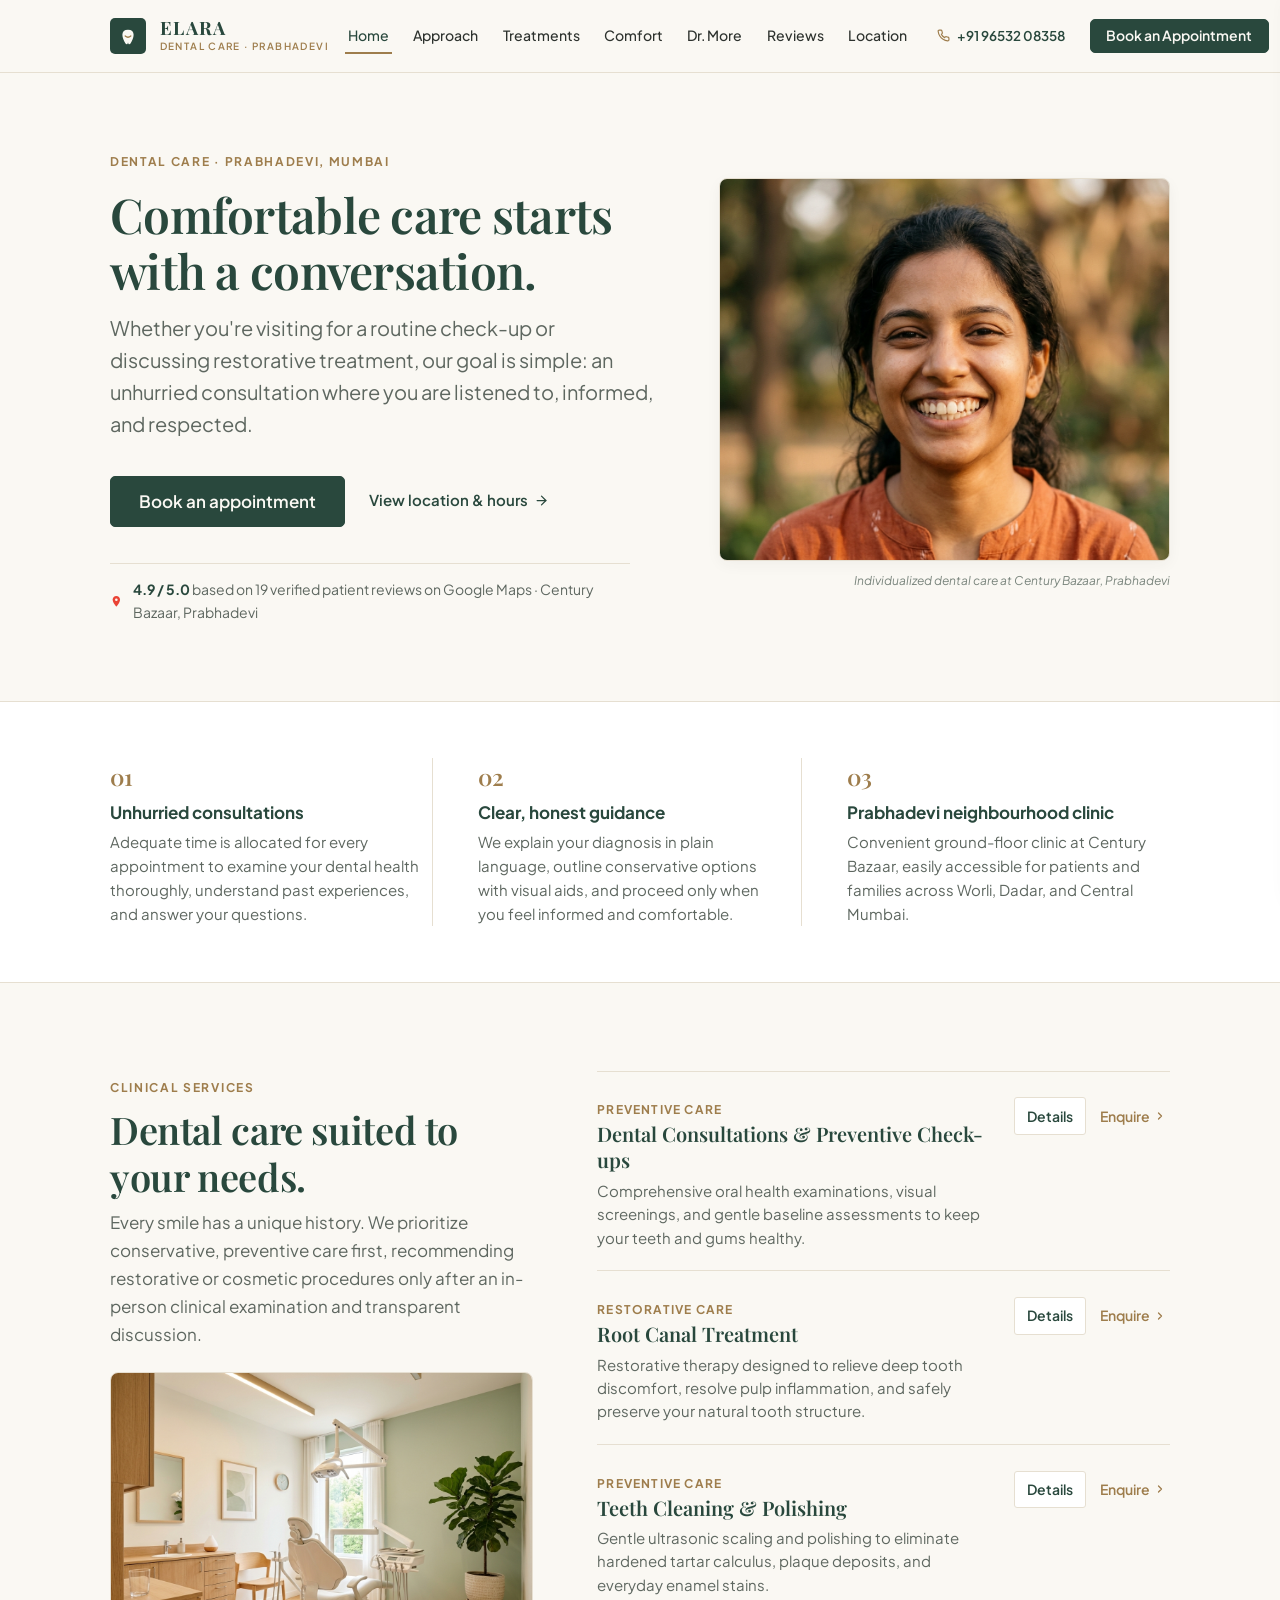
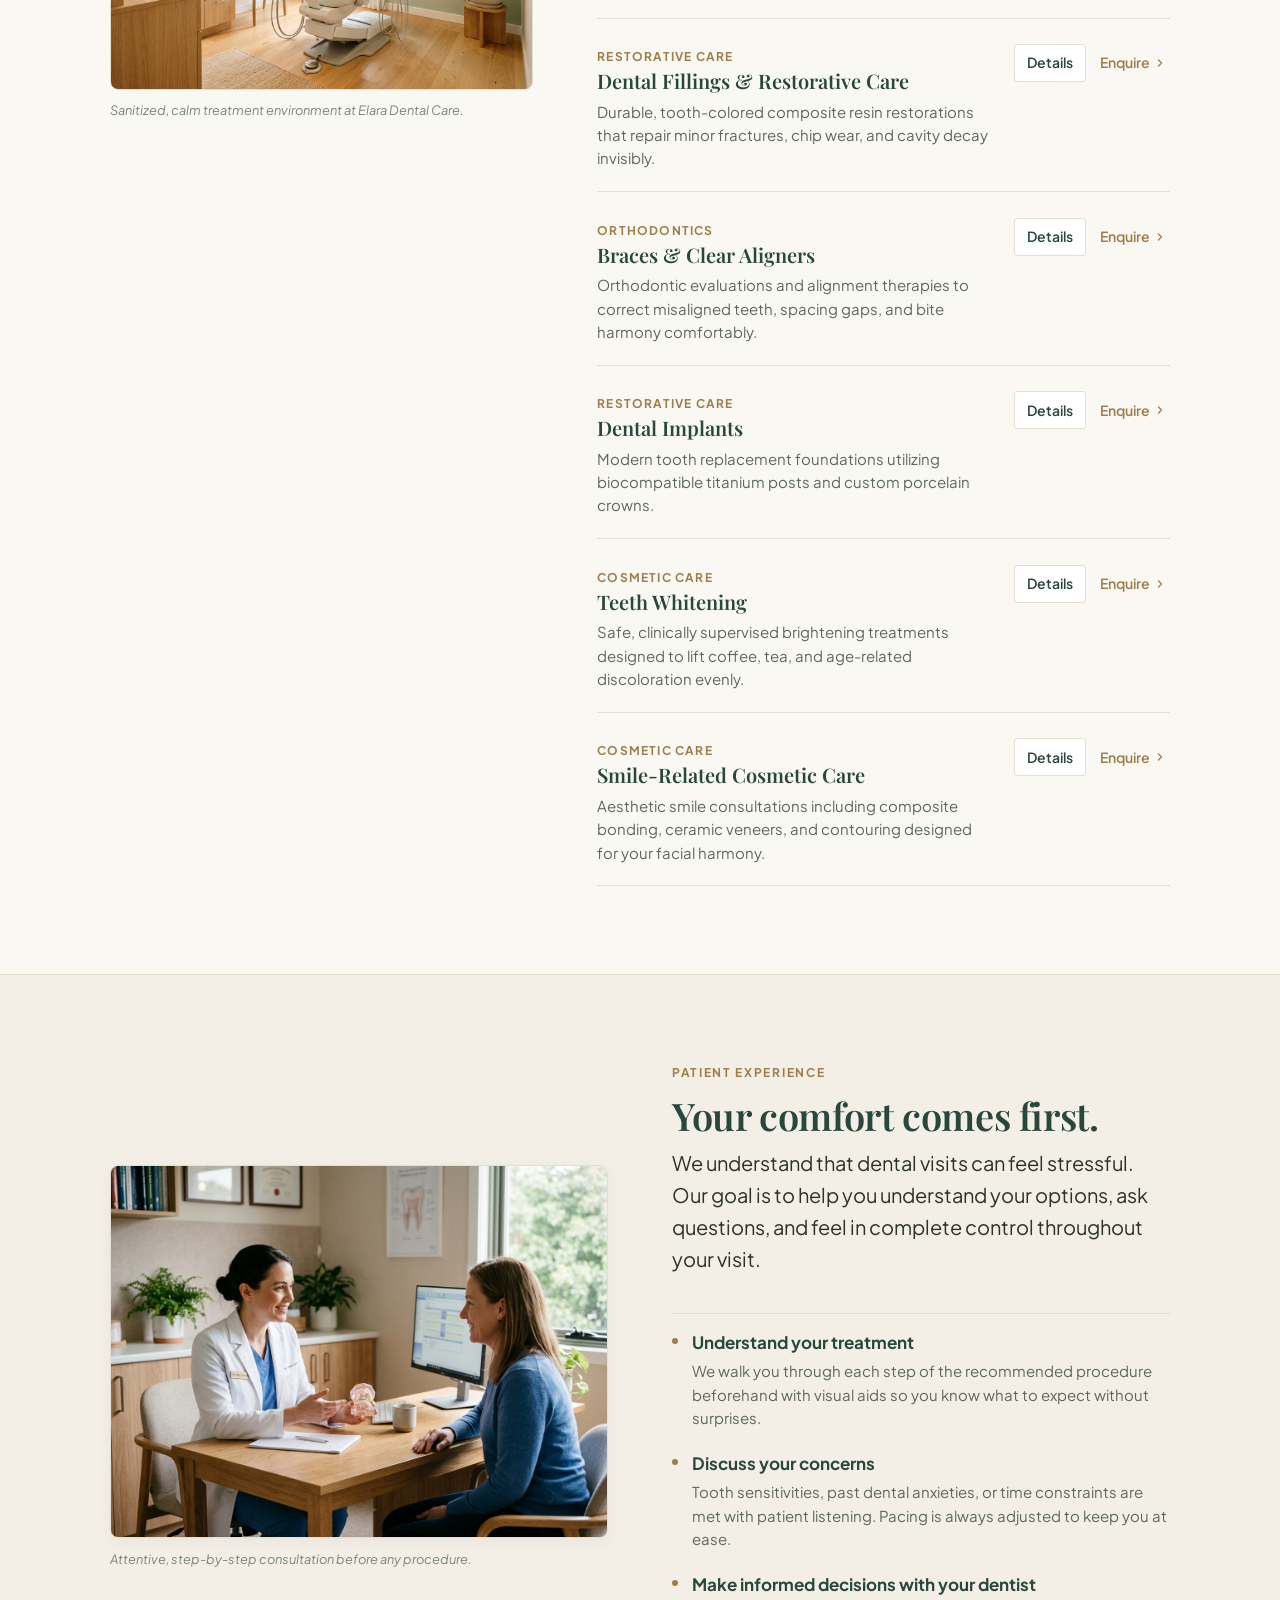
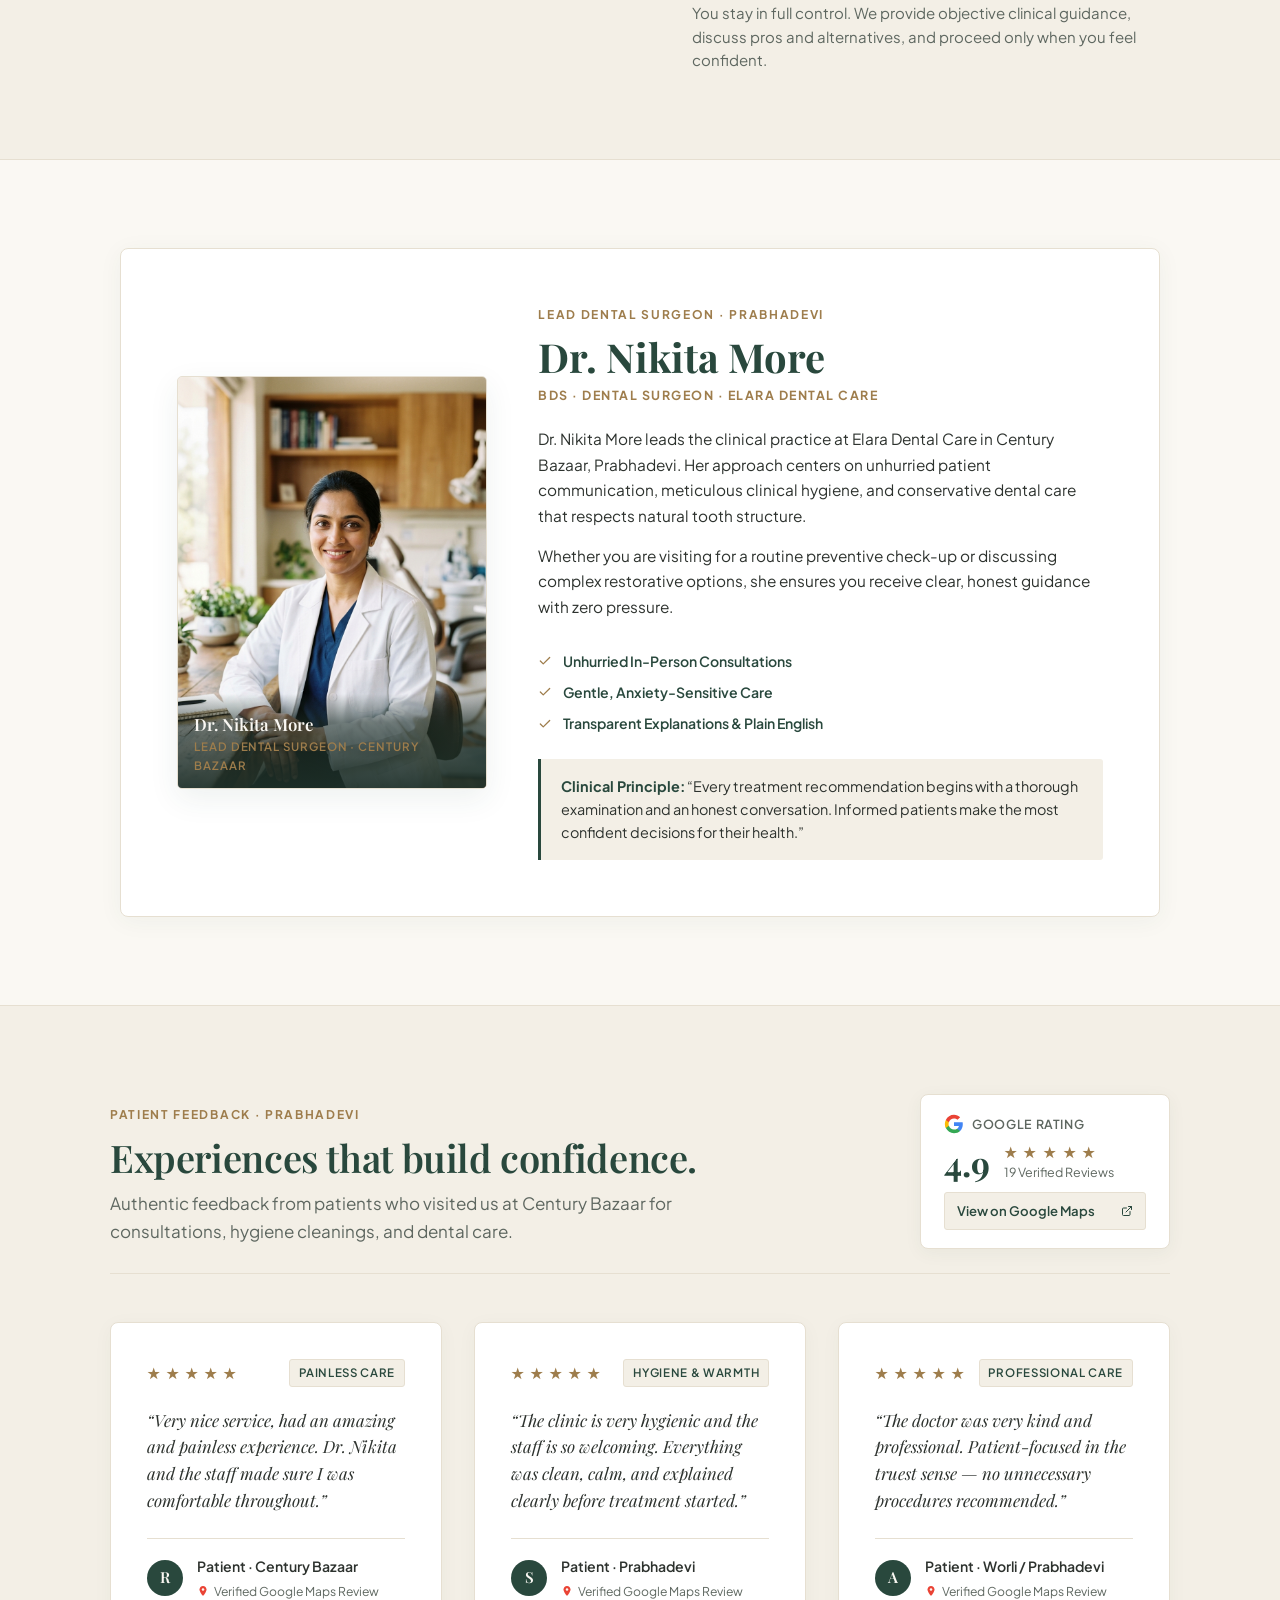
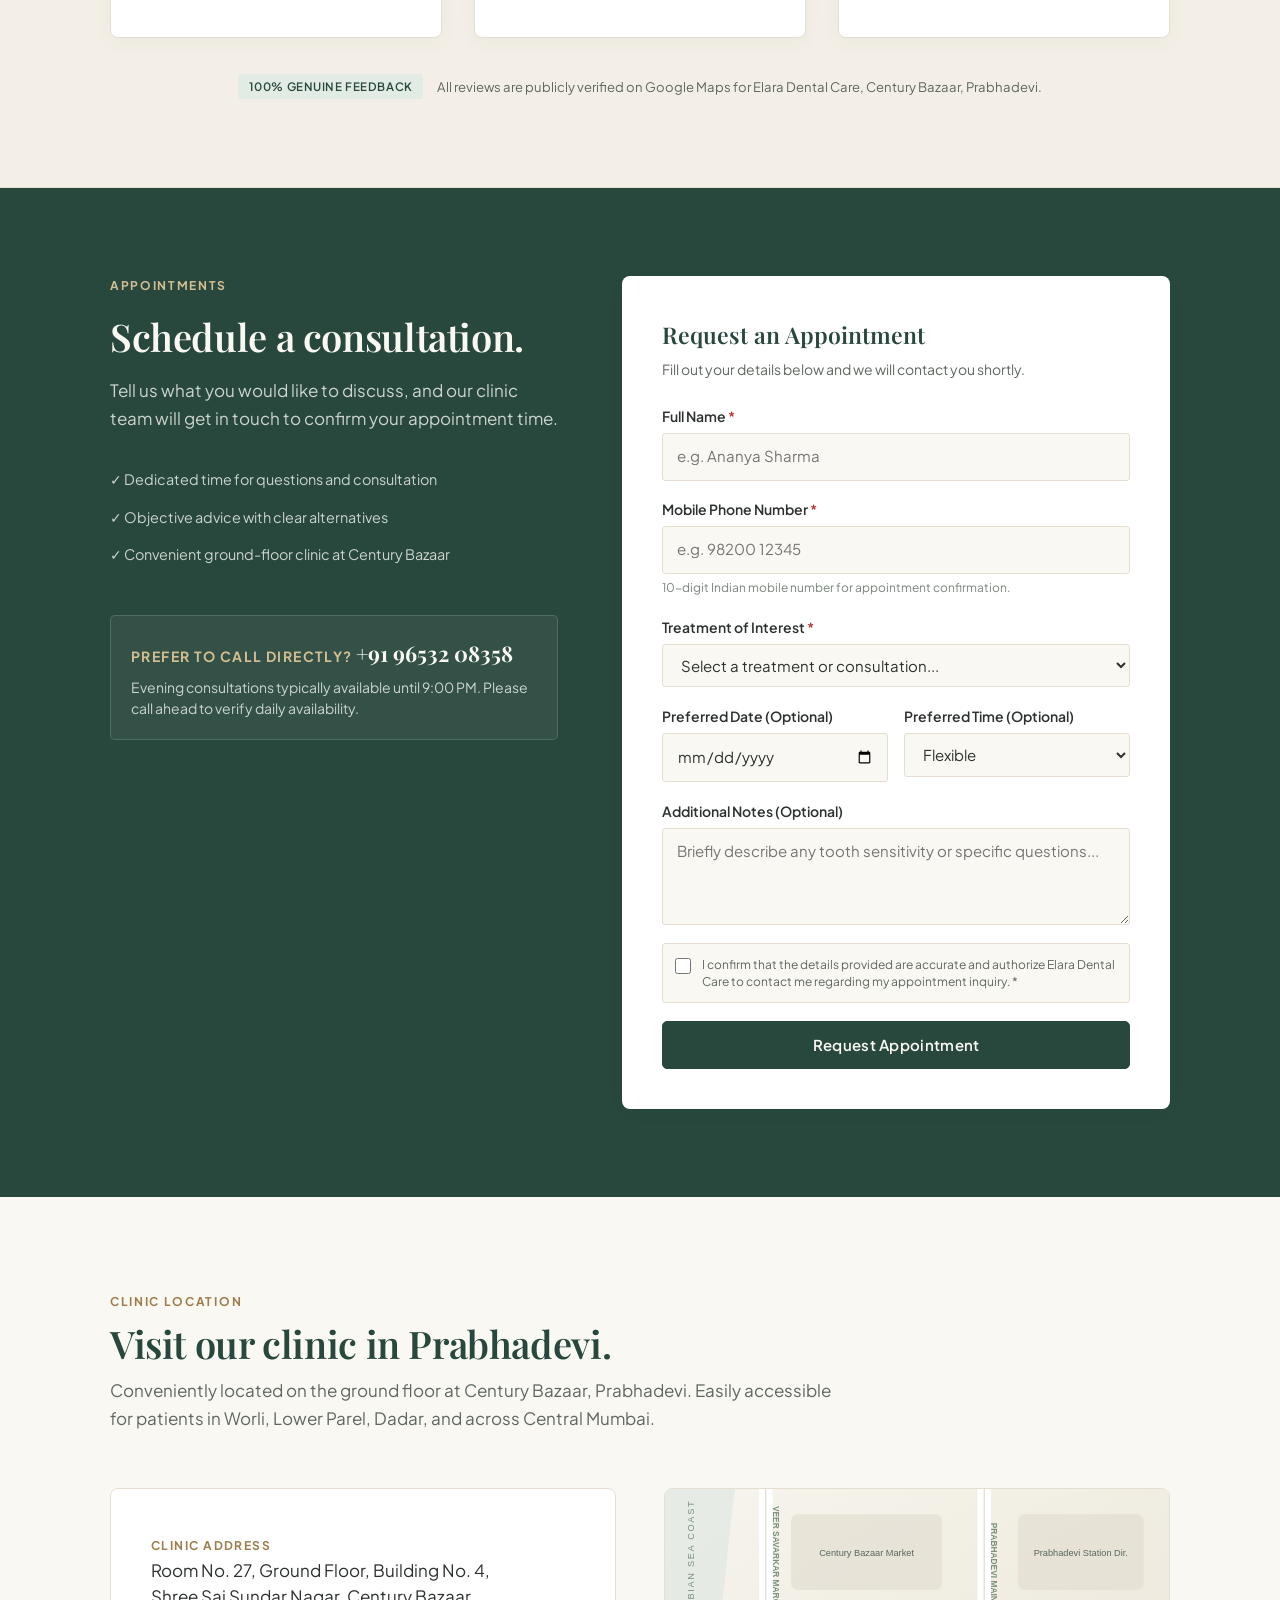
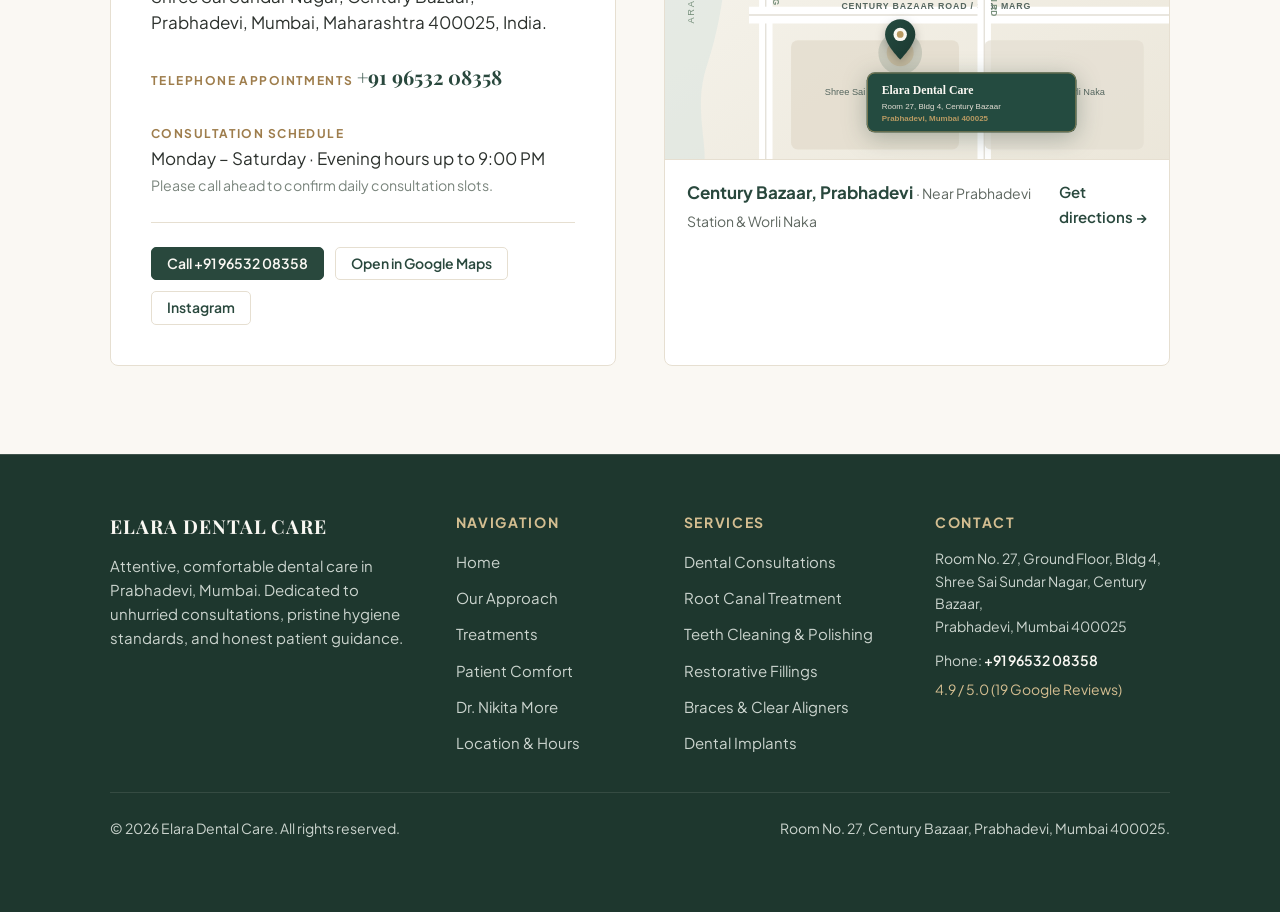
==== commit 90b9bb1d: "feat(doctor): replace silhouette SVG with authentic high-resolution portrait photograph and enhanced" ====
--- a/index.html
+++ b/index.html
@@ -459,21 +459,50 @@
       <div class="container">
         <div class="doctor-editorial-wrapper">
           <div class="doctor-editorial-grid">
-            <div class="doctor-portrait-box">
-              <div class="doctor-portrait-inner">
-                <img src="assets/images/doctor-placeholder.svg" alt="Dr. Nikita More — Dental Surgeon, Elara Dental Care" width="200" height="240">
-              </div>
-            </div>
-
+            <!-- Doctor Portrait Column (Warm, realistic documentary photography) -->
+            <div class="doctor-portrait-col">
+              <div class="doctor-portrait-frame">
+                <img src="assets/images/doctor-portrait.jpg" alt="Dr. Nikita More, Lead Dental Surgeon at Elara Dental Care, Prabhadevi" width="600" height="800" loading="lazy" class="doctor-portrait-image">
+                <div class="doctor-portrait-caption">
+                  <span class="doctor-caption-name">Dr. Nikita More</span>
+                  <span class="doctor-caption-role">Lead Dental Surgeon &middot; Century Bazaar</span>
+                </div>
+              </div>
+            </div>
+
+            <!-- Doctor Bio & Clinical Principles Column -->
             <div class="doctor-content-pane">
-              <span class="eyebrow">Lead Dental Surgeon</span>
+              <span class="eyebrow">LEAD DENTAL SURGEON &middot; PRABHADEVI</span>
               <h2 id="doctor-heading" class="doctor-name">Dr. Nikita More</h2>
-              <span class="doctor-subtitle">Dental Surgeon · Elara Dental Care</span>
+              <span class="doctor-subtitle">BDS &middot; Dental Surgeon &middot; Elara Dental Care</span>
+              
               <p class="doctor-bio">
-                Dr. Nikita More leads the practice at Elara Dental Care in Prabhadevi. Her clinical approach emphasizes gentle patient communication, meticulous hygiene, and unhurried consultations that help patients understand their oral health without anxiety.
+                Dr. Nikita More leads the clinical practice at Elara Dental Care in Century Bazaar, Prabhadevi. Her approach centers on unhurried patient communication, meticulous clinical hygiene, and conservative dental care that respects natural tooth structure.
               </p>
+              
+              <p class="doctor-bio-secondary">
+                Whether you are visiting for a routine preventive check-up or discussing complex restorative options, she ensures you receive clear, honest guidance with zero pressure.
+              </p>
+
+              <!-- Clinical Principles Badges -->
+              <div class="doctor-focus-list">
+                <div class="doctor-focus-item">
+                  <svg width="14" height="14" viewBox="0 0 24 24" fill="none" stroke="currentColor" stroke-width="2.2" stroke-linecap="round" stroke-linejoin="round" aria-hidden="true"><polyline points="20 6 9 17 4 12"></polyline></svg>
+                  <span>Unhurried In-Person Consultations</span>
+                </div>
+                <div class="doctor-focus-item">
+                  <svg width="14" height="14" viewBox="0 0 24 24" fill="none" stroke="currentColor" stroke-width="2.2" stroke-linecap="round" stroke-linejoin="round" aria-hidden="true"><polyline points="20 6 9 17 4 12"></polyline></svg>
+                  <span>Gentle, Anxiety-Sensitive Care</span>
+                </div>
+                <div class="doctor-focus-item">
+                  <svg width="14" height="14" viewBox="0 0 24 24" fill="none" stroke="currentColor" stroke-width="2.2" stroke-linecap="round" stroke-linejoin="round" aria-hidden="true"><polyline points="20 6 9 17 4 12"></polyline></svg>
+                  <span>Transparent Explanations &amp; Plain English</span>
+                </div>
+              </div>
+
+              <!-- Quote Block -->
               <div class="doctor-quote-block">
-                <strong>Clinical Principle:</strong> "Every treatment recommendation begins with an in-person clinical examination and an honest conversation. Informed patients make the most confident decisions for their smile."
+                <strong>Clinical Principle:</strong> &ldquo;Every treatment recommendation begins with a thorough examination and an honest conversation. Informed patients make the most confident decisions for their health.&rdquo;
               </div>
             </div>
           </div>
--- a/css/style.css
+++ b/css/style.css
@@ -902,43 +902,81 @@
 }
 
 /* --------------------------------------------------------------------------
-   9. Doctor Introduction (Clean, Dignified, Honest)
+   9. Doctor Introduction (Warm, Highly Visible, Authentic Editorial Layout)
    -------------------------------------------------------------------------- */
 .doctor-editorial-wrapper {
-  max-width: 900px;
+  max-width: 1040px;
   margin: 0 auto;
-  background-color: var(--color-surface);
+  background-color: #FFFFFF;
   border: 1px solid var(--color-border);
   border-radius: var(--radius-md);
-  padding: clamp(2rem, 4vw, 3rem);
+  padding: clamp(2rem, 4.5vw, 3.5rem);
+  box-shadow: 0 4px 24px rgba(41, 72, 61, 0.05);
 }
 
 .doctor-editorial-grid {
   display: grid;
-  grid-template-columns: 0.75fr 1.25fr;
-  align-items: center;
-  gap: clamp(1.5rem, 4vw, 3rem);
-}
-
-.doctor-portrait-box {
-  display: flex;
-  flex-direction: column;
-  align-items: center;
-}
-
-.doctor-portrait-inner {
-  width: 200px;
-  height: 240px;
-  border-radius: var(--radius-xs);
+  grid-template-columns: 310px 1fr;
+  align-items: center;
+  gap: clamp(2rem, 4vw, 3.5rem);
+}
+
+.doctor-portrait-col {
+  display: flex;
+  justify-content: center;
+}
+
+.doctor-portrait-frame {
+  position: relative;
+  width: 100%;
+  max-width: 310px;
+  border-radius: var(--radius-sm);
   overflow: hidden;
   border: 1px solid var(--color-border);
-  background-color: var(--color-bg);
-}
-
-.doctor-portrait-inner img {
+  box-shadow: 0 10px 30px rgba(41, 72, 61, 0.08);
+  background-color: var(--color-bg-subtle);
+}
+
+.doctor-portrait-image {
   width: 100%;
-  height: 100%;
+  height: auto;
+  aspect-ratio: 3 / 4;
   object-fit: cover;
+  display: block;
+  transition: transform 0.4s ease;
+}
+
+.doctor-portrait-frame:hover .doctor-portrait-image {
+  transform: scale(1.02);
+}
+
+.doctor-portrait-caption {
+  position: absolute;
+  bottom: 0;
+  left: 0;
+  right: 0;
+  padding: 1.25rem 1rem 0.85rem;
+  background: linear-gradient(to top, rgba(30, 48, 41, 0.92) 0%, rgba(30, 48, 41, 0.6) 70%, transparent 100%);
+  display: flex;
+  flex-direction: column;
+  gap: 0.15rem;
+  color: #FAF8F3;
+}
+
+.doctor-caption-name {
+  font-family: var(--font-serif);
+  font-size: 1.05rem;
+  font-weight: 600;
+  color: #FAF8F3;
+  line-height: 1.2;
+}
+
+.doctor-caption-role {
+  font-size: 0.72rem;
+  font-weight: 600;
+  letter-spacing: 0.08em;
+  text-transform: uppercase;
+  color: var(--color-brass);
 }
 
 .doctor-content-pane {
@@ -948,35 +986,64 @@
 
 .doctor-name {
   font-family: var(--font-serif);
-  font-size: var(--text-2xl);
-  font-weight: 600;
-  color: var(--color-primary);
-  margin-bottom: 0.2rem;
+  font-size: clamp(2rem, 3.2vw, 2.5rem);
+  font-weight: 700;
+  color: var(--color-primary);
+  line-height: 1.15;
+  margin-bottom: 0.3rem;
 }
 
 .doctor-subtitle {
-  font-size: var(--text-xs);
+  font-size: 0.78rem;
   font-weight: 700;
   text-transform: uppercase;
   letter-spacing: 0.12em;
   color: var(--color-brass);
-  margin-bottom: var(--space-sm);
-}
-
-.doctor-bio {
-  font-size: var(--text-base);
-  color: var(--color-text-muted);
-  line-height: 1.65;
-  margin-bottom: var(--space-md);
+  margin-bottom: 1.25rem;
+  display: inline-block;
+}
+
+.doctor-bio,
+.doctor-bio-secondary {
+  font-size: 0.96rem;
+  color: var(--color-text);
+  line-height: 1.68;
+  margin-bottom: 0.85rem;
+}
+
+.doctor-focus-list {
+  display: flex;
+  flex-direction: column;
+  gap: 0.5rem;
+  margin: 1rem 0 1.5rem 0;
+}
+
+.doctor-focus-item {
+  display: flex;
+  align-items: center;
+  gap: 0.65rem;
+  font-size: 0.88rem;
+  font-weight: 600;
+  color: var(--color-primary);
+}
+
+.doctor-focus-item svg {
+  color: var(--color-brass);
+  flex-shrink: 0;
 }
 
 .doctor-quote-block {
-  padding: 0.85rem 1rem;
-  background-color: var(--color-bg);
-  border-left: 2px solid var(--color-primary);
-  font-size: var(--text-sm);
+  padding: 1rem 1.25rem;
+  background-color: var(--color-bg-subtle);
+  border-left: 3px solid var(--color-primary);
+  border-radius: 0 var(--radius-xs) var(--radius-xs) 0;
+  font-size: 0.9rem;
   color: var(--color-text);
-  line-height: 1.55;
+  line-height: 1.6;
+}
+
+.doctor-quote-block strong {
+  color: var(--color-primary);
 }
 
 /* --------------------------------------------------------------------------
@@ -1877,9 +1944,9 @@
 
   .doctor-editorial-grid {
     grid-template-columns: 1fr;
-    text-align: center;
-  }
-  .doctor-quote-block {
+    gap: var(--space-lg);
+  }
+  .doctor-content-pane {
     text-align: left;
   }
 
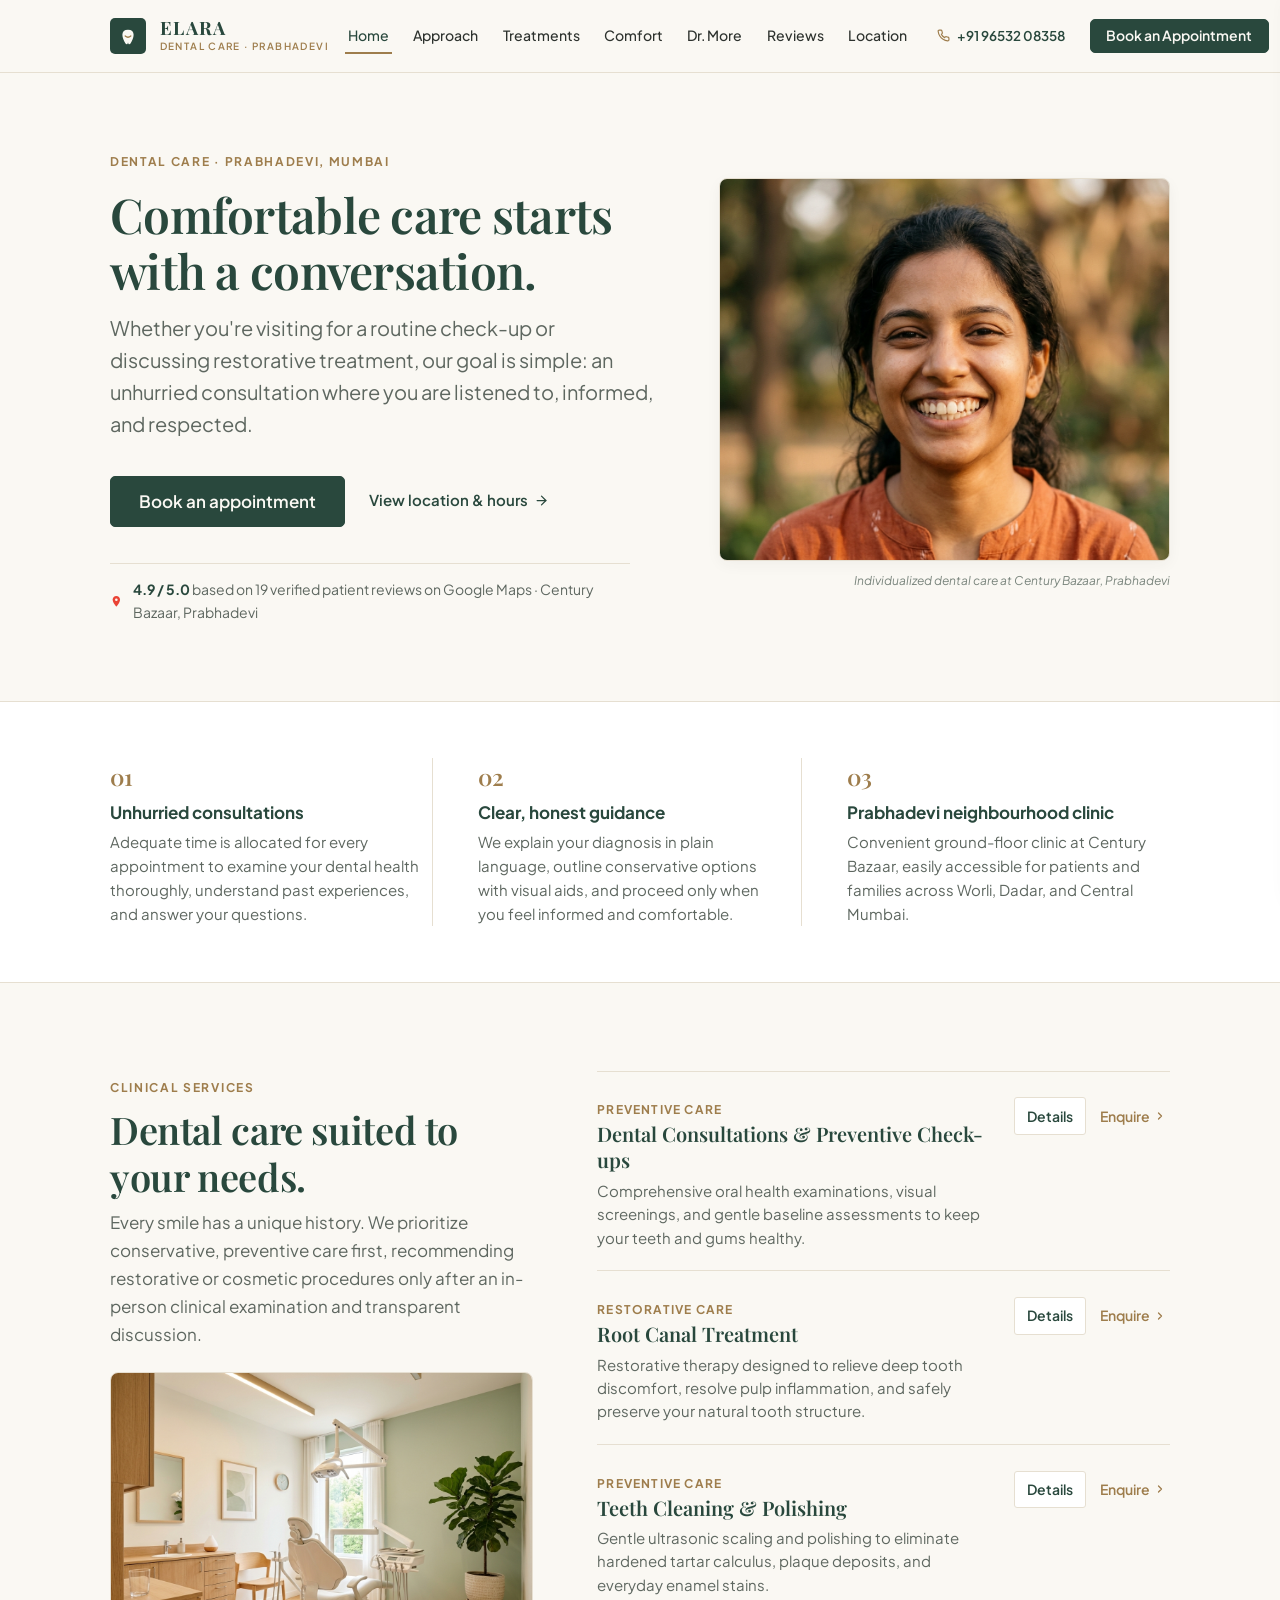
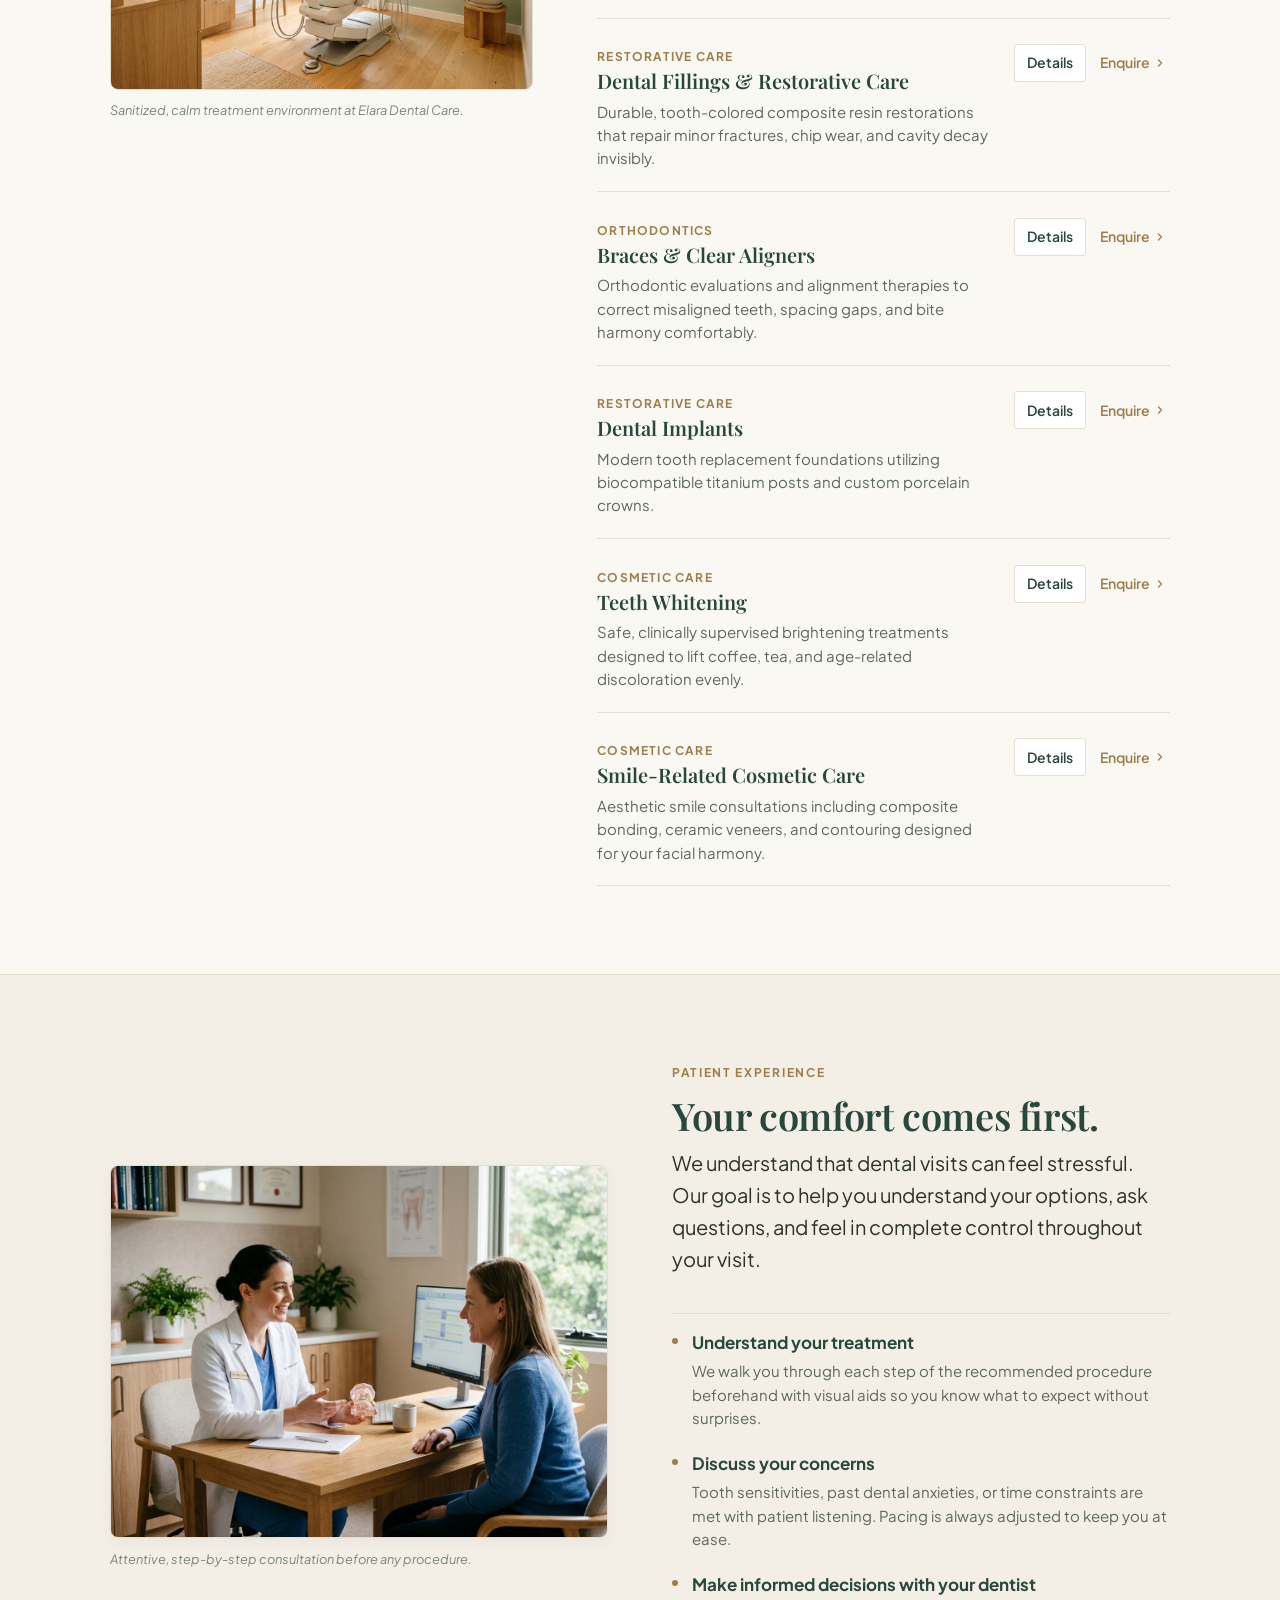
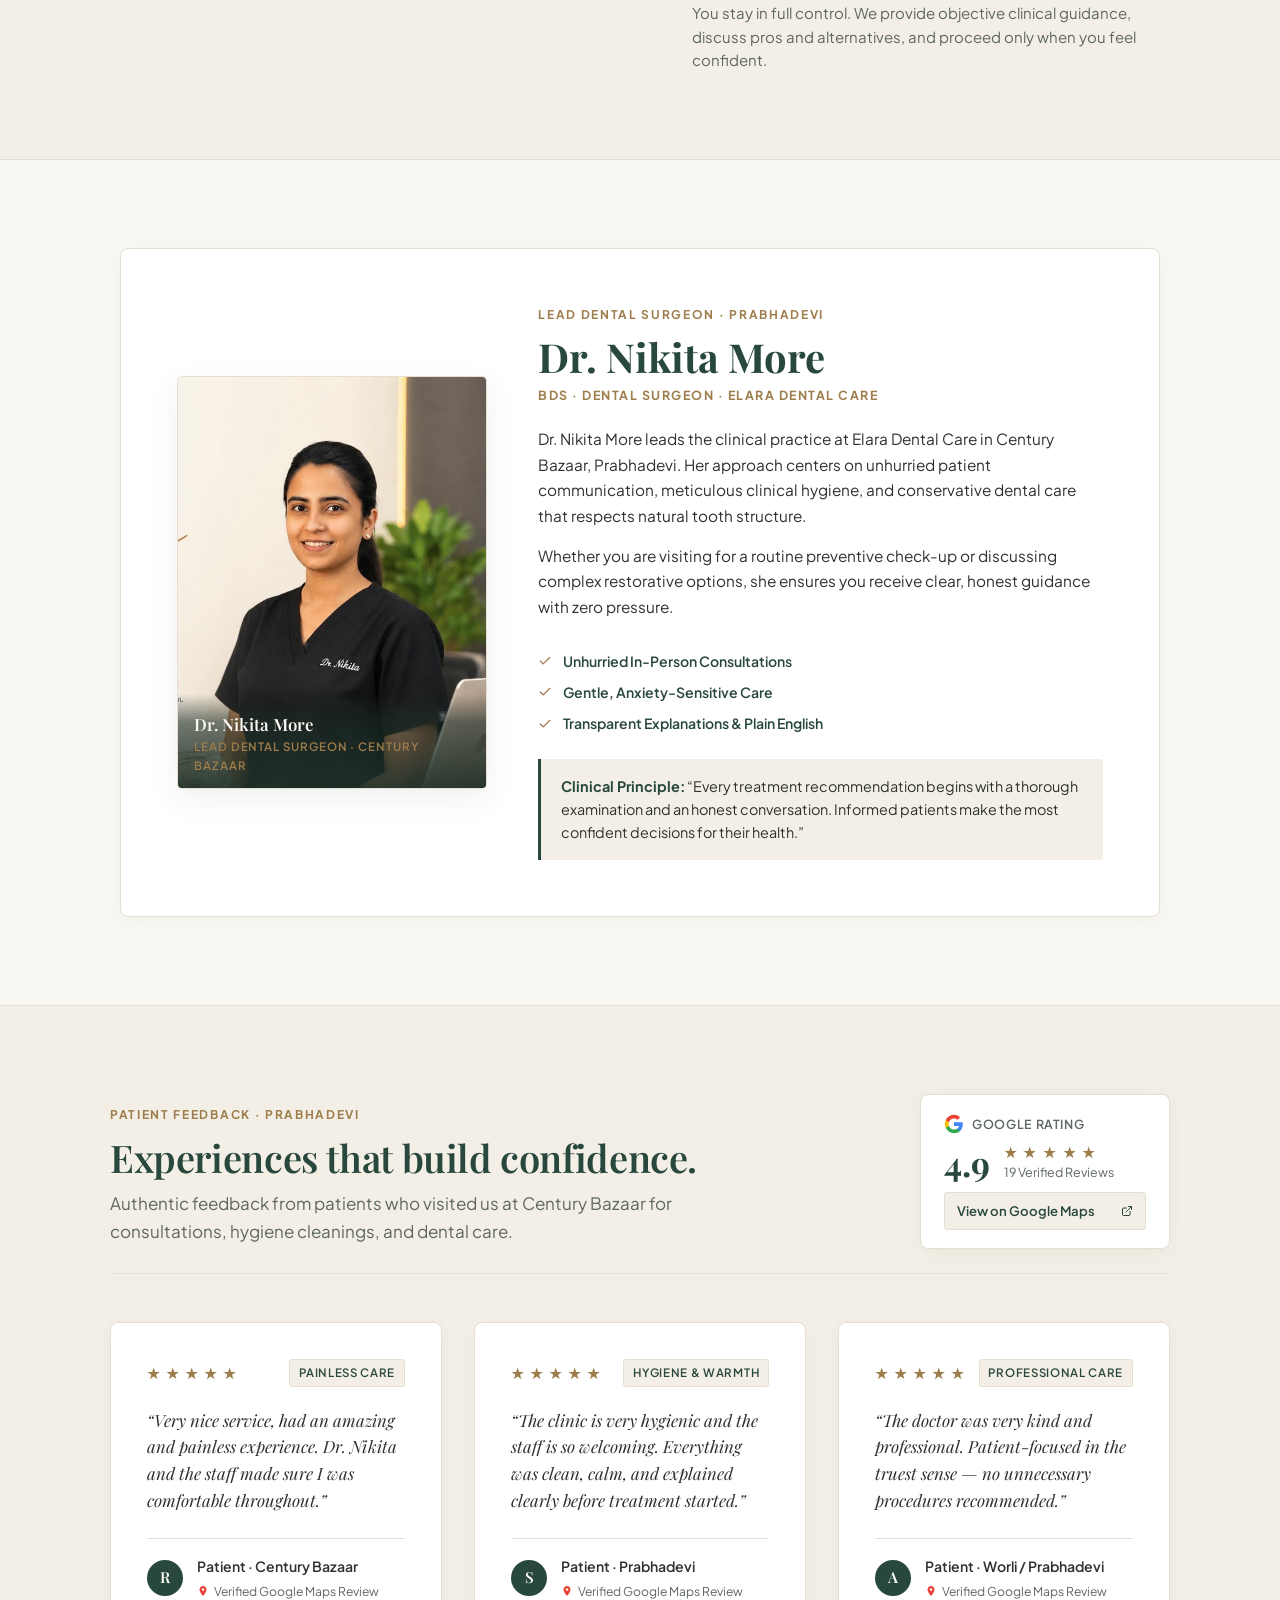
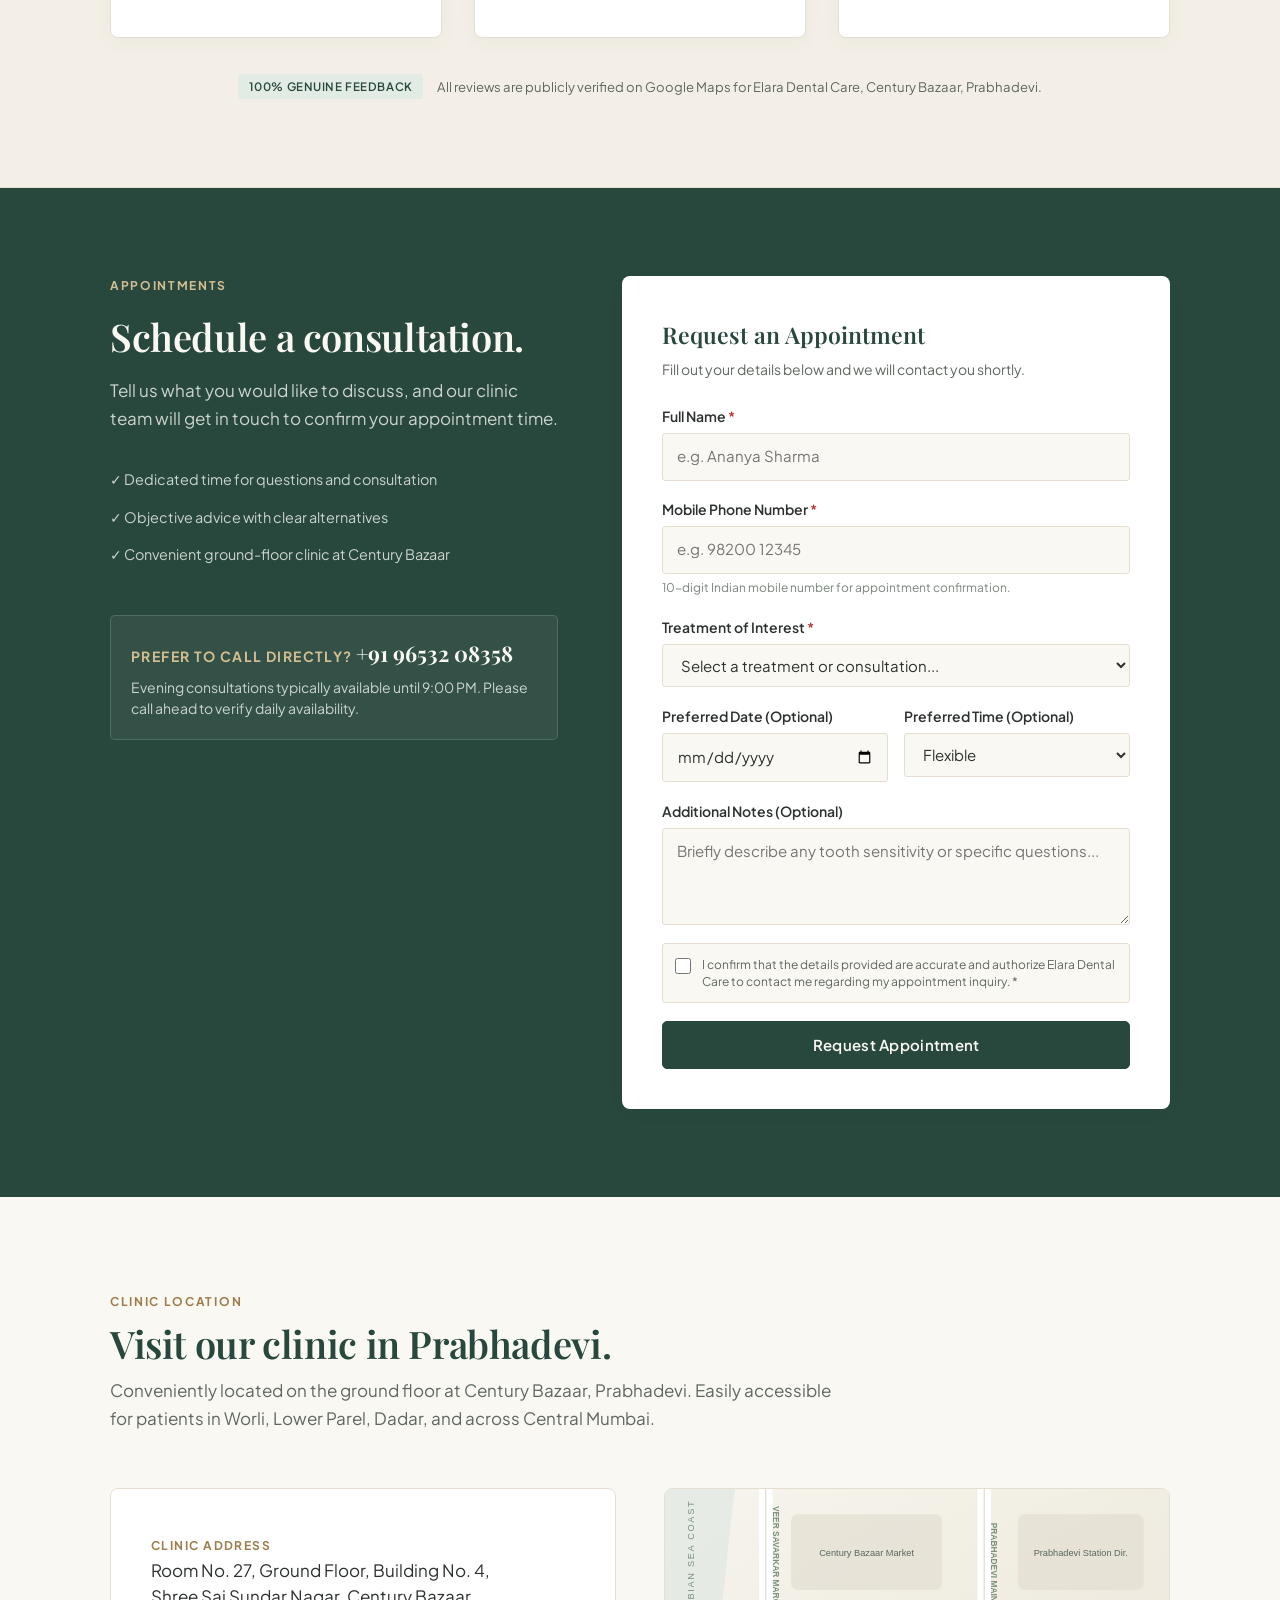
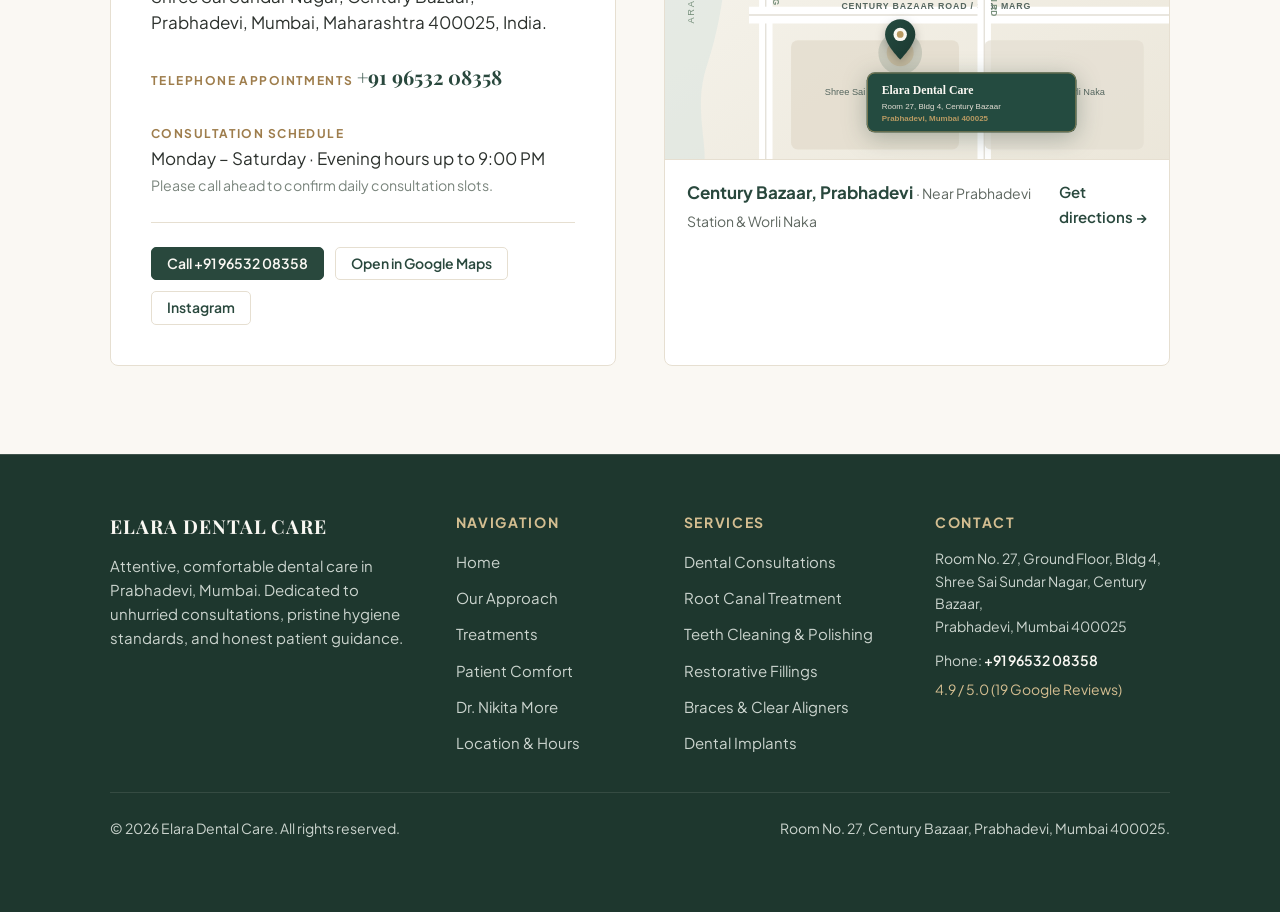
==== commit 2e335dea: "feat(doctor): use real portrait photograph of Dr. Nikita More" ====
--- a/index.html
+++ b/index.html
@@ -462,7 +462,7 @@
             <!-- Doctor Portrait Column (Warm, realistic documentary photography) -->
             <div class="doctor-portrait-col">
               <div class="doctor-portrait-frame">
-                <img src="assets/images/doctor-portrait.jpg" alt="Dr. Nikita More, Lead Dental Surgeon at Elara Dental Care, Prabhadevi" width="600" height="800" loading="lazy" class="doctor-portrait-image">
+                <img src="assets/images/doctor-nikita-more.png" alt="Dr. Nikita More, Lead Dental Surgeon at Elara Dental Care, Prabhadevi" width="600" height="800" loading="lazy" class="doctor-portrait-image">
                 <div class="doctor-portrait-caption">
                   <span class="doctor-caption-name">Dr. Nikita More</span>
                   <span class="doctor-caption-role">Lead Dental Surgeon &middot; Century Bazaar</span>
--- a/css/style.css
+++ b/css/style.css
@@ -942,6 +942,7 @@
   height: auto;
   aspect-ratio: 3 / 4;
   object-fit: cover;
+  object-position: top center;
   display: block;
   transition: transform 0.4s ease;
 }
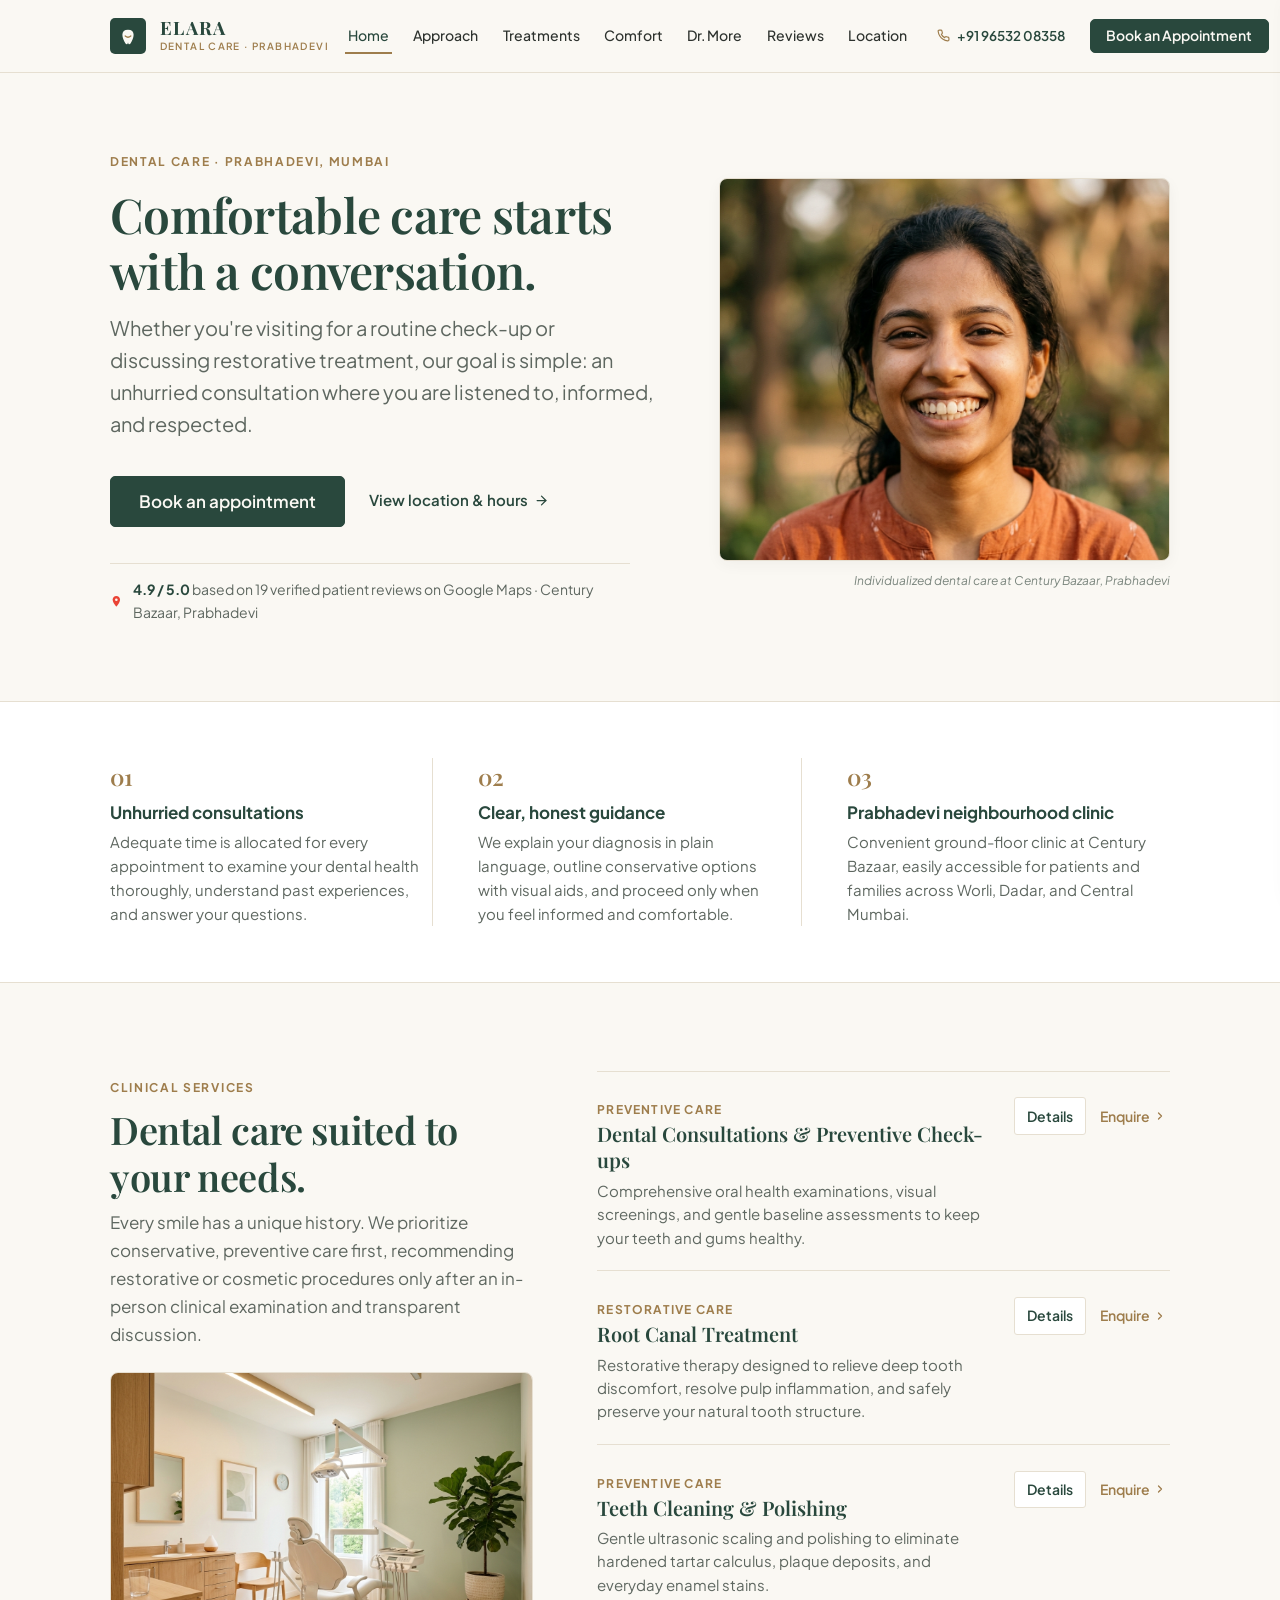
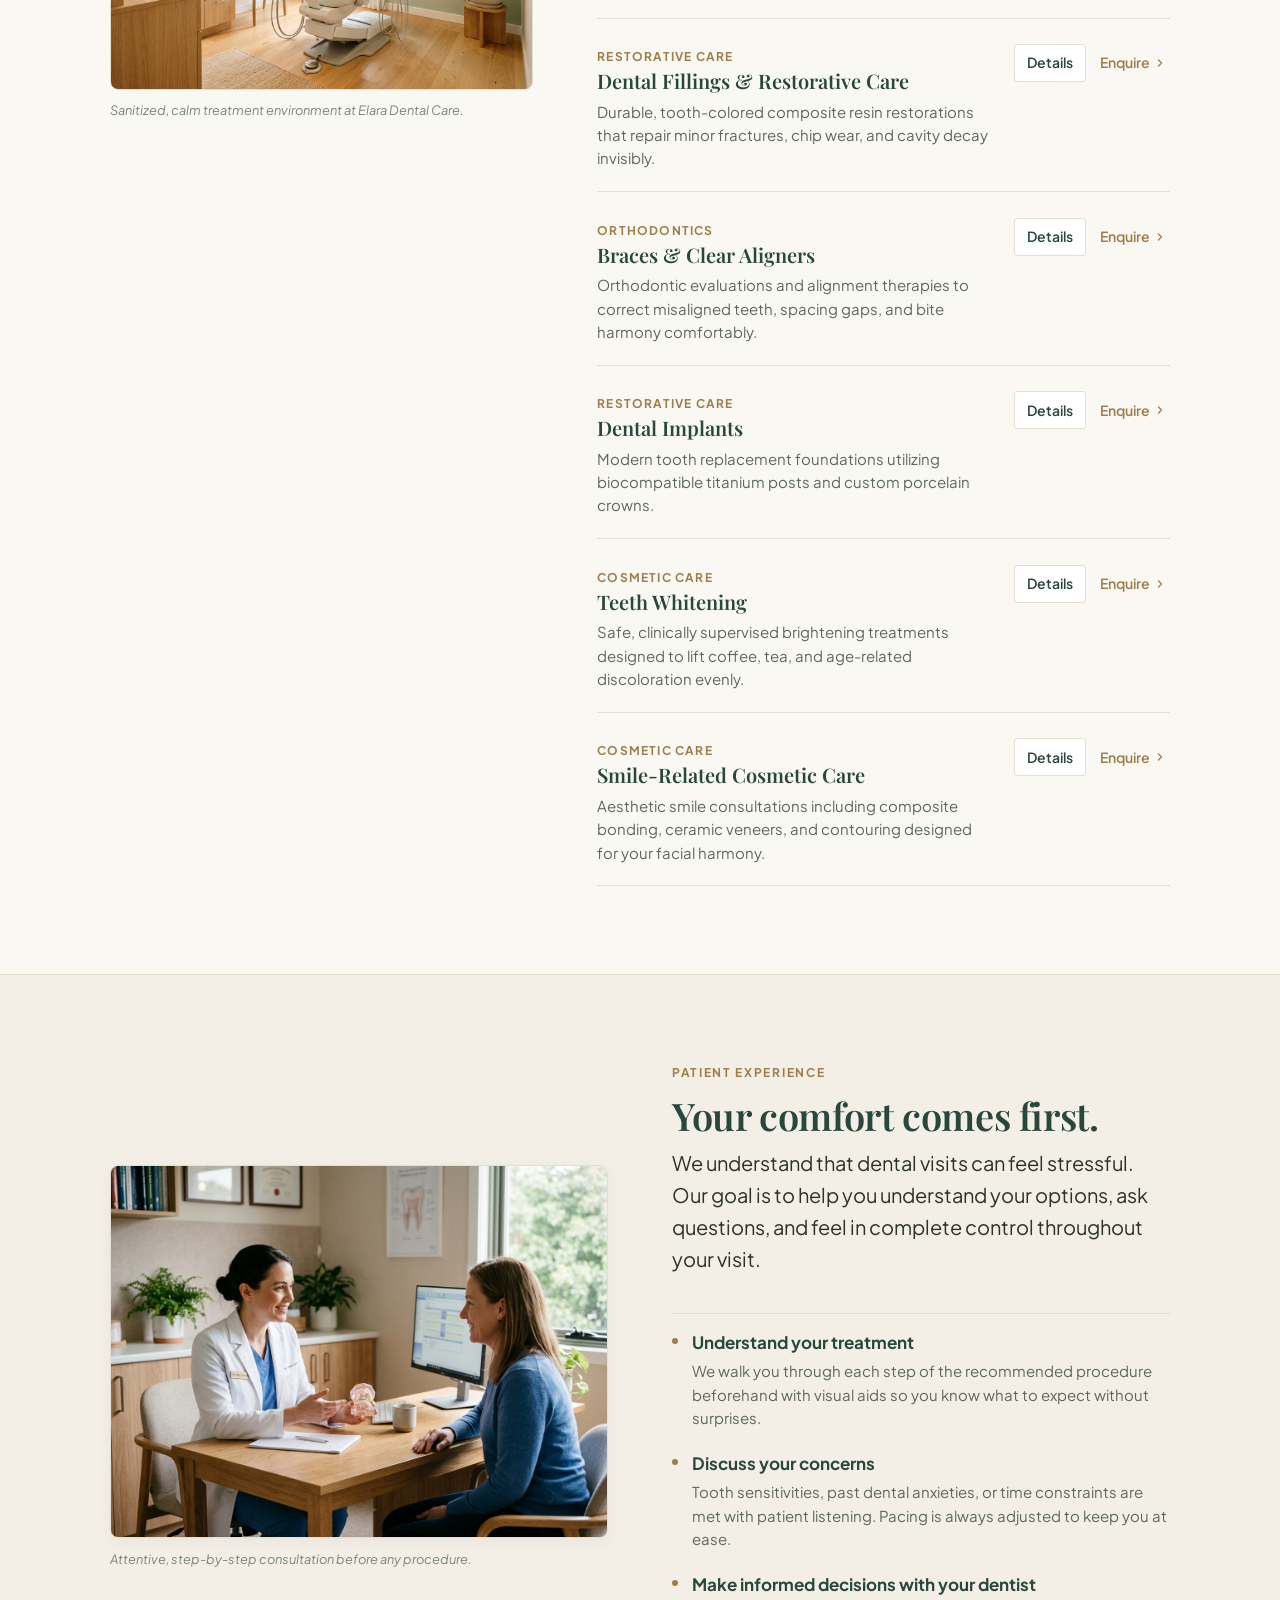
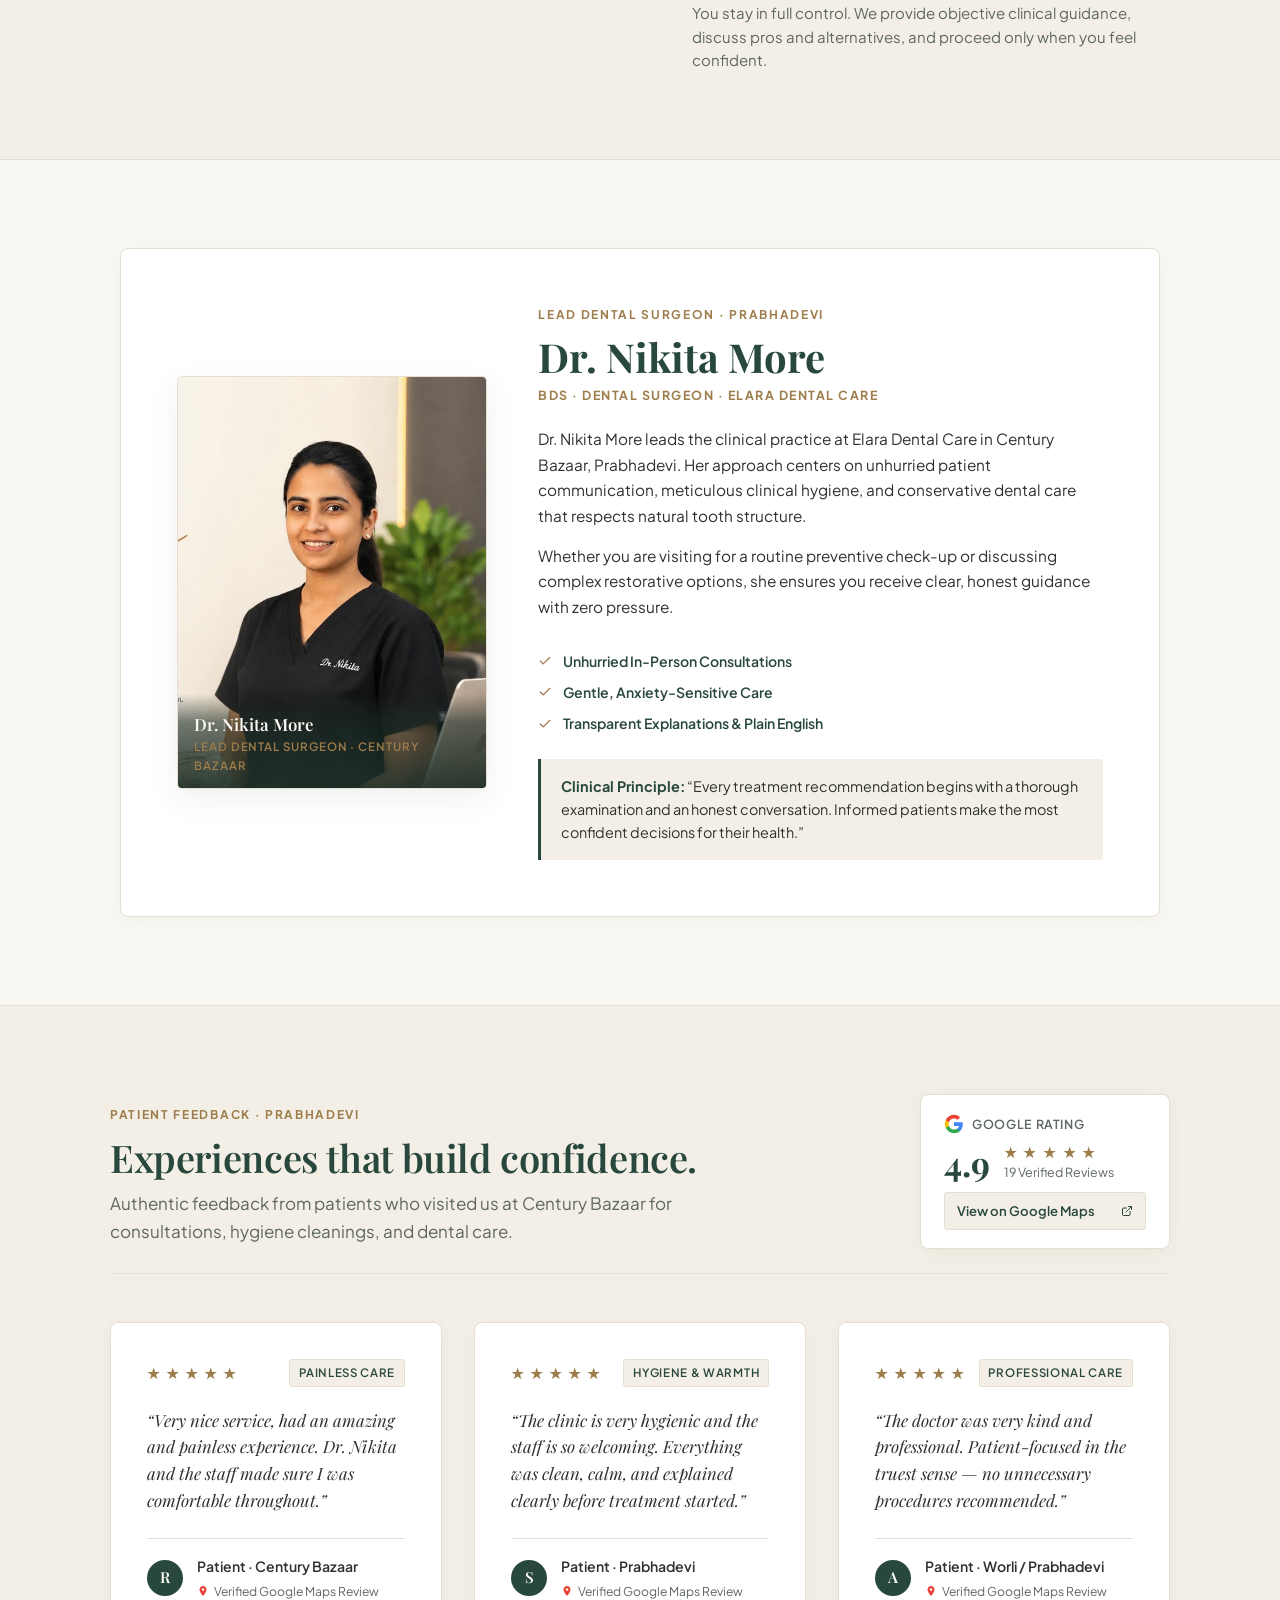
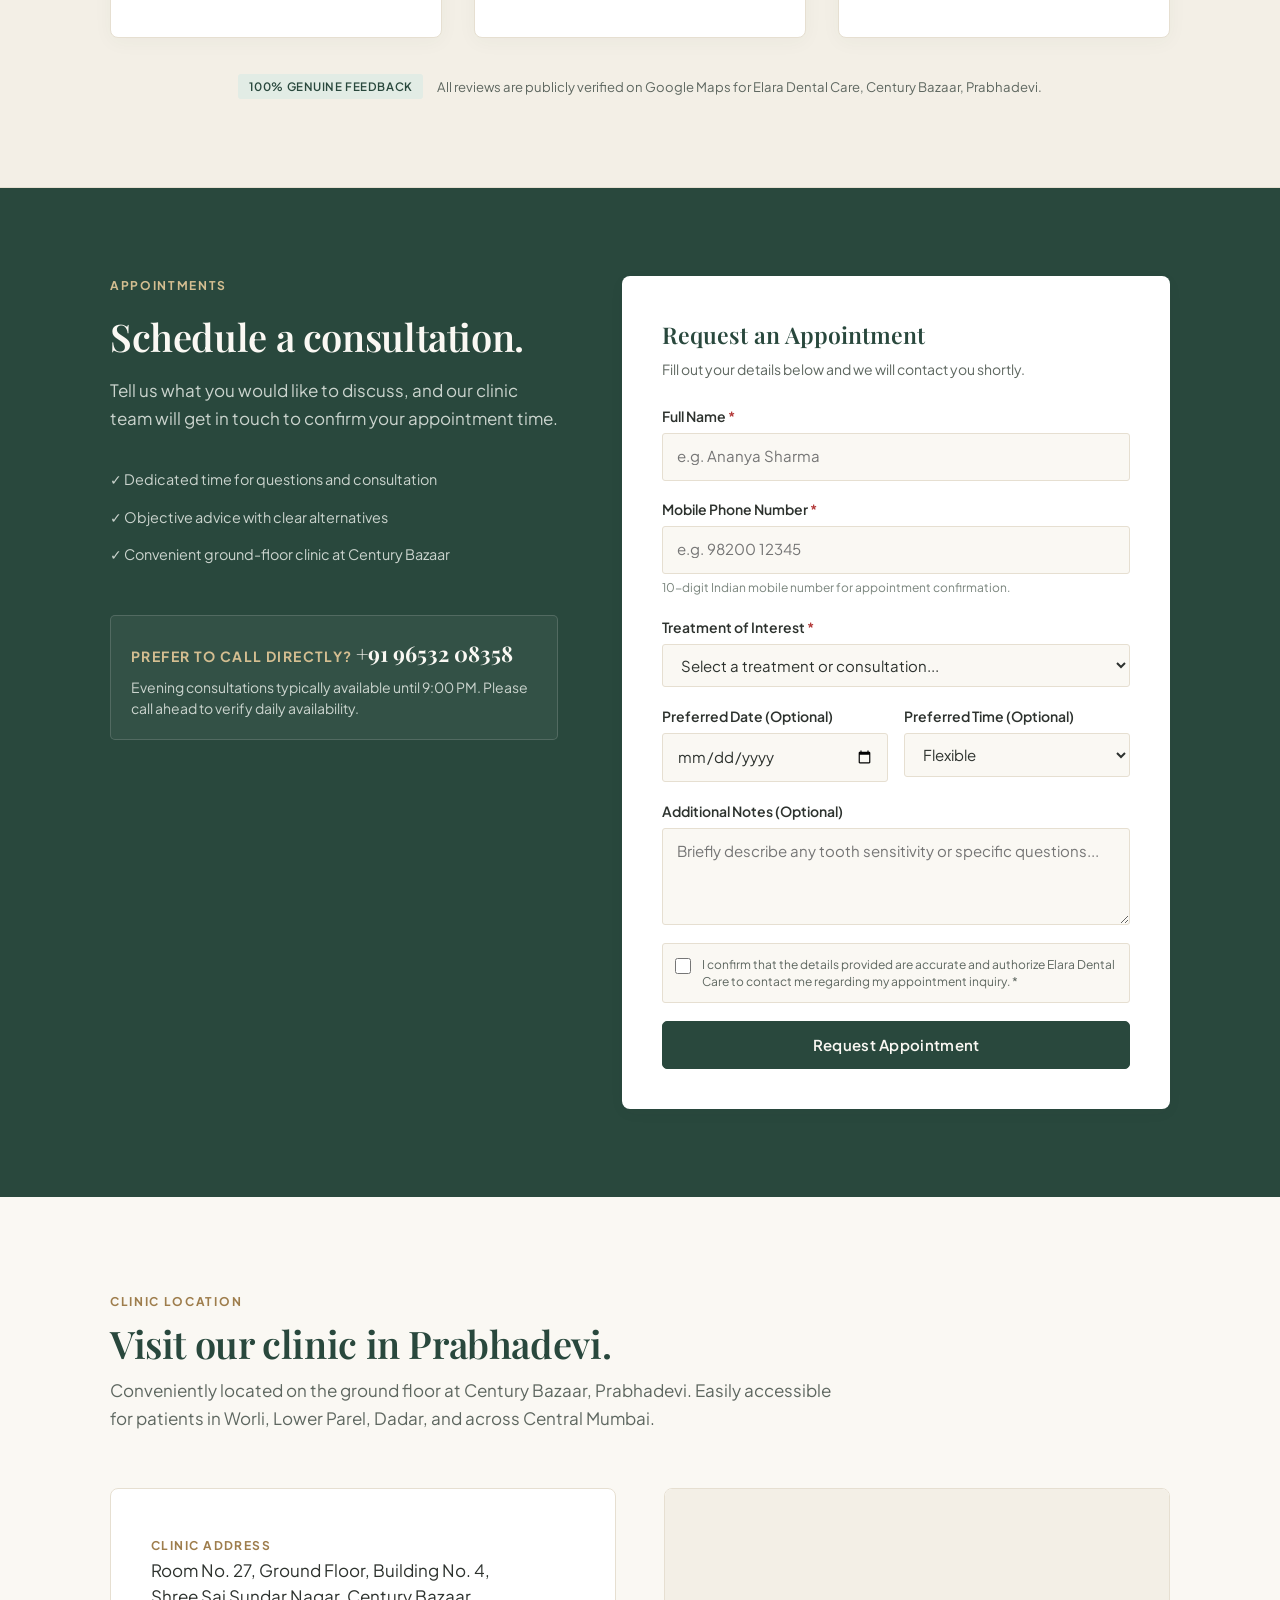
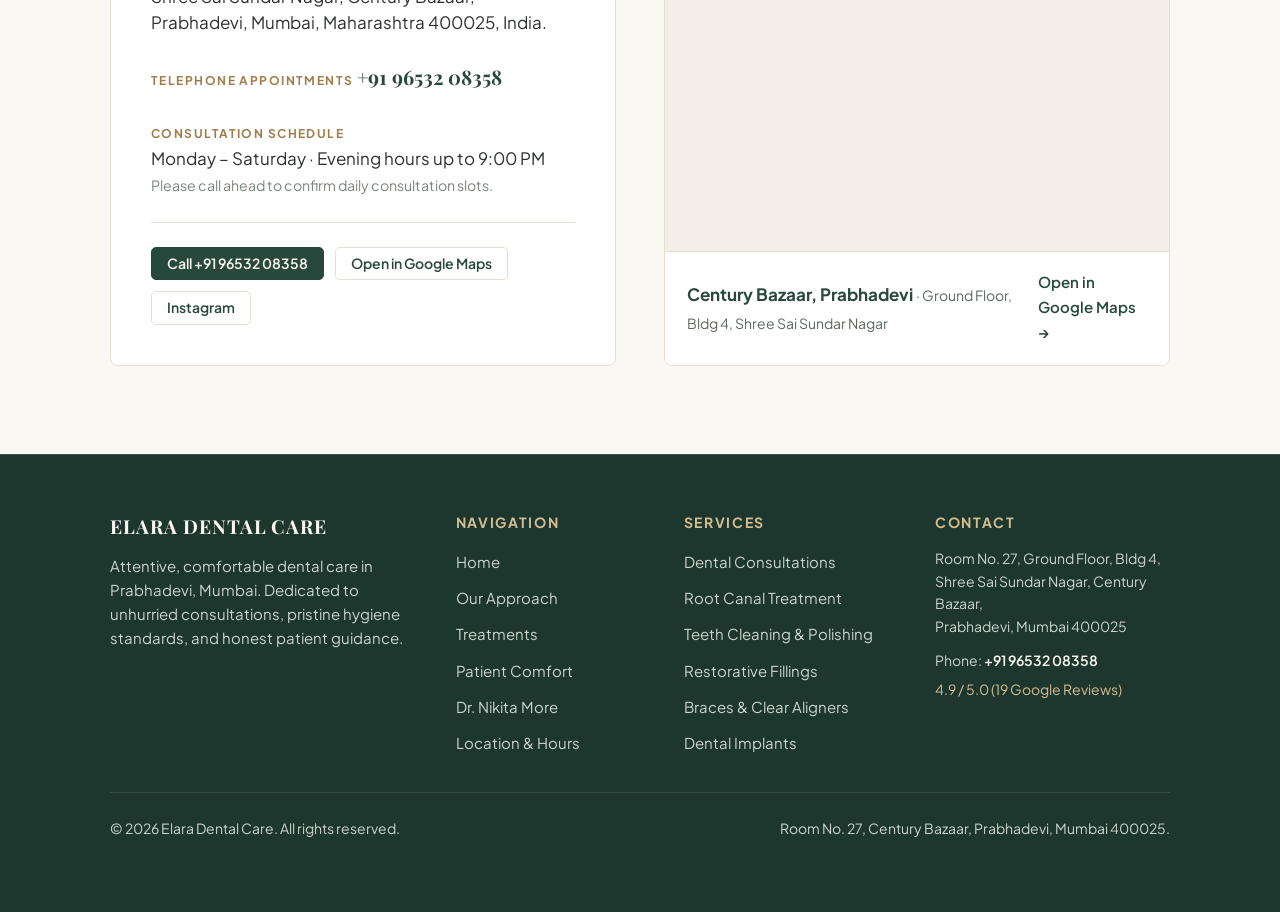
==== commit eb362853: "feat(location): embed live official Google Maps for clinic office in Century Bazaar, Prabhadevi" ====
--- a/index.html
+++ b/index.html
@@ -841,22 +841,30 @@
             </div>
           </div>
 
-          <!-- Map Pane -->
+          <!-- Map Pane (Live Google Maps Office Location) -->
           <div class="contact-map-pane">
             <div class="contact-map-media">
-              <img src="assets/images/map-preview.svg" alt="Neighborhood road map of Century Bazaar and Prabhadevi" width="600" height="270">
+              <iframe 
+                title="Elara Dental Care Clinic Office Location Map"
+                src="https://maps.google.com/maps?q=Elara+Dental+Care,+Room+No.+27,+Building+No.+4,+Shree+Sai+Sundar+Nagar,+Century+Bazaar,+Prabhadevi,+Mumbai+400025&amp;t=&amp;z=16&amp;ie=UTF8&amp;iwloc=&amp;output=embed" 
+                width="100%" 
+                height="100%" 
+                style="border:0;" 
+                allowfullscreen="" 
+                loading="lazy" 
+                referrerpolicy="no-referrer-when-downgrade">
+              </iframe>
             </div>
             <div class="contact-map-caption">
               <div>
                 <span class="map-caption-title">Century Bazaar, Prabhadevi</span>
-                <span class="map-caption-text"> · Near Prabhadevi Station &amp; Worli Naka</span>
+                <span class="map-caption-text"> &middot; Ground Floor, Bldg 4, Shree Sai Sundar Nagar</span>
               </div>
               <a href="https://www.google.com/maps/search/?api=1&query=Elara+Dental+Care+Room+27+Building+4+Shree+Sai+Sundar+Nagar+Century+Bazaar+Prabhadevi+Mumbai+400025" target="_blank" rel="noopener noreferrer" class="link-inline">
-                <span>Get directions →</span>
-              </a>
-            </div>
-          </div>
-
+                <span>Open in Google Maps &rarr;</span>
+              </a>
+            </div>
+          </div>
         </div>
       </div>
     </section>
--- a/css/style.css
+++ b/css/style.css
@@ -1618,9 +1618,19 @@
 
 .contact-map-media {
   width: 100%;
-  height: 270px;
+  min-height: 320px;
+  flex: 1 1 auto;
   background-color: var(--color-bg-subtle);
   overflow: hidden;
+  position: relative;
+}
+
+.contact-map-media iframe {
+  width: 100%;
+  height: 100%;
+  min-height: 320px;
+  border: 0;
+  display: block;
 }
 
 .contact-map-media img {
